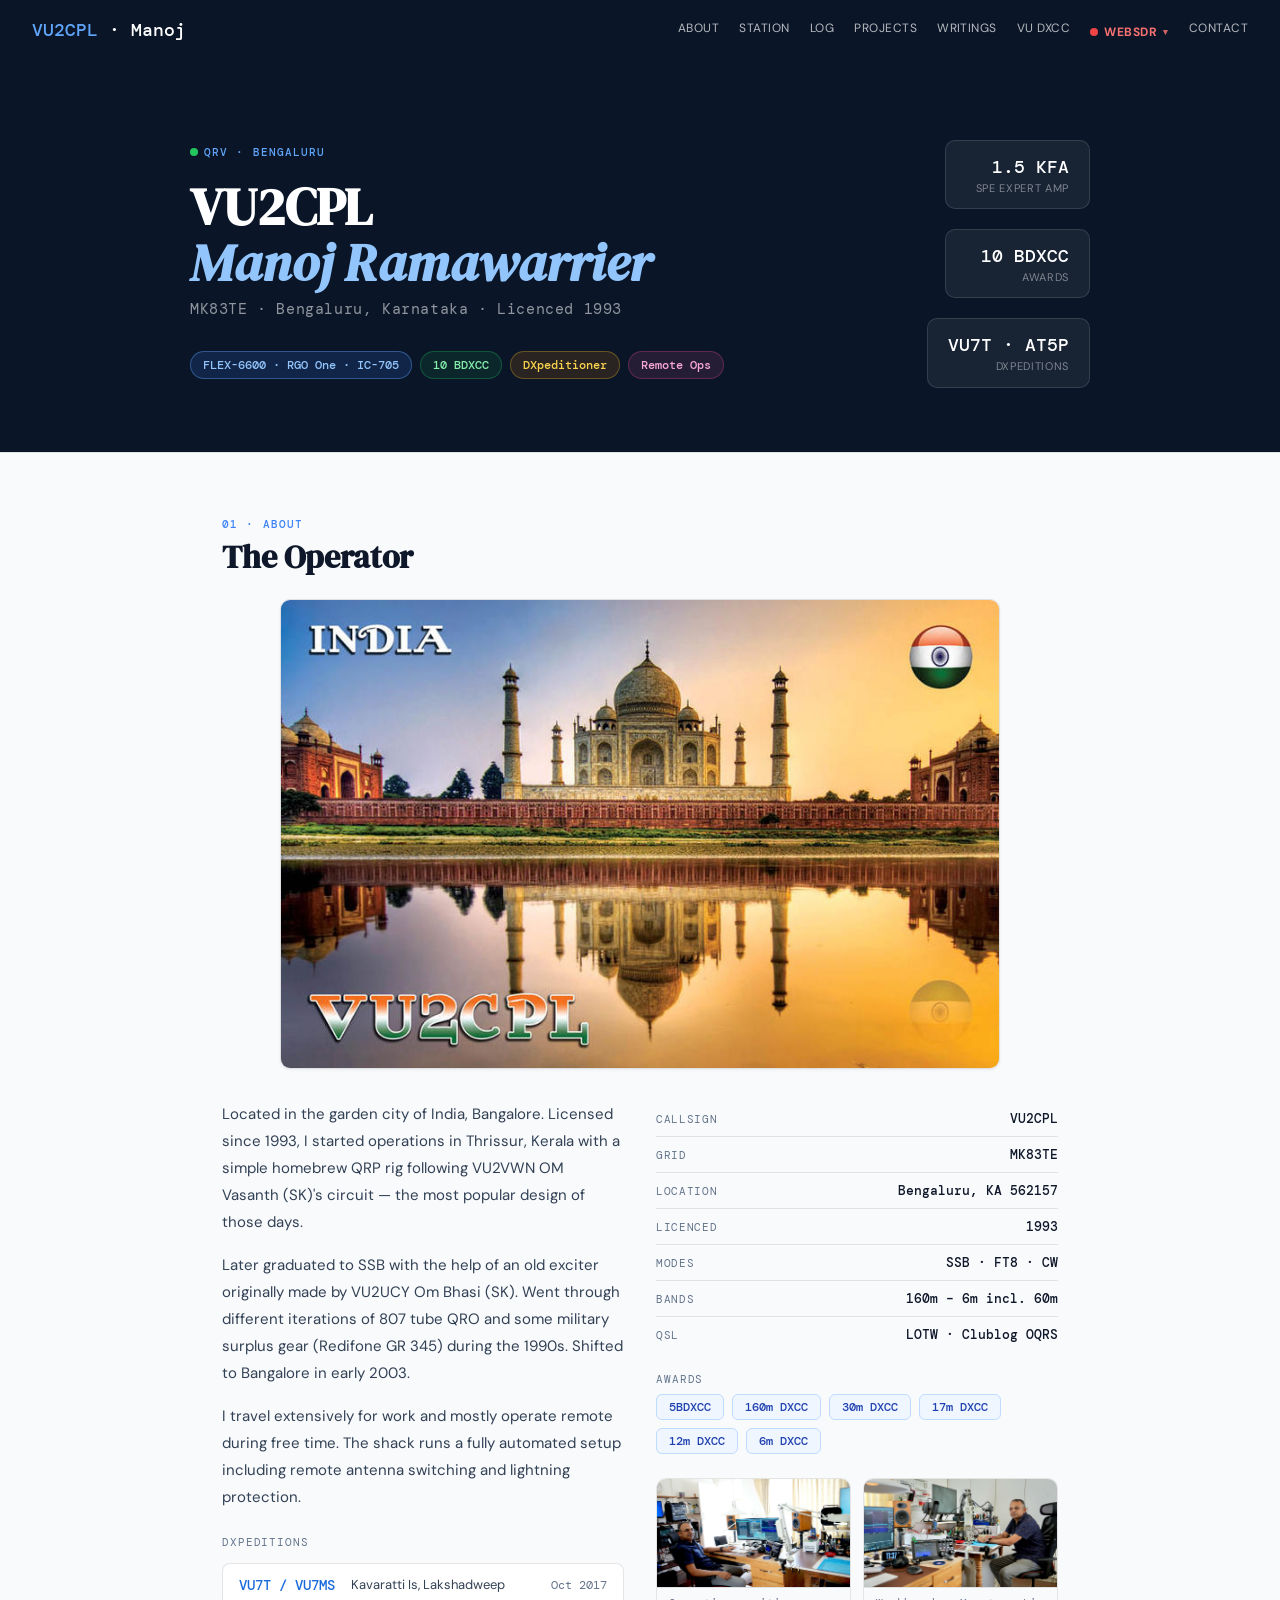
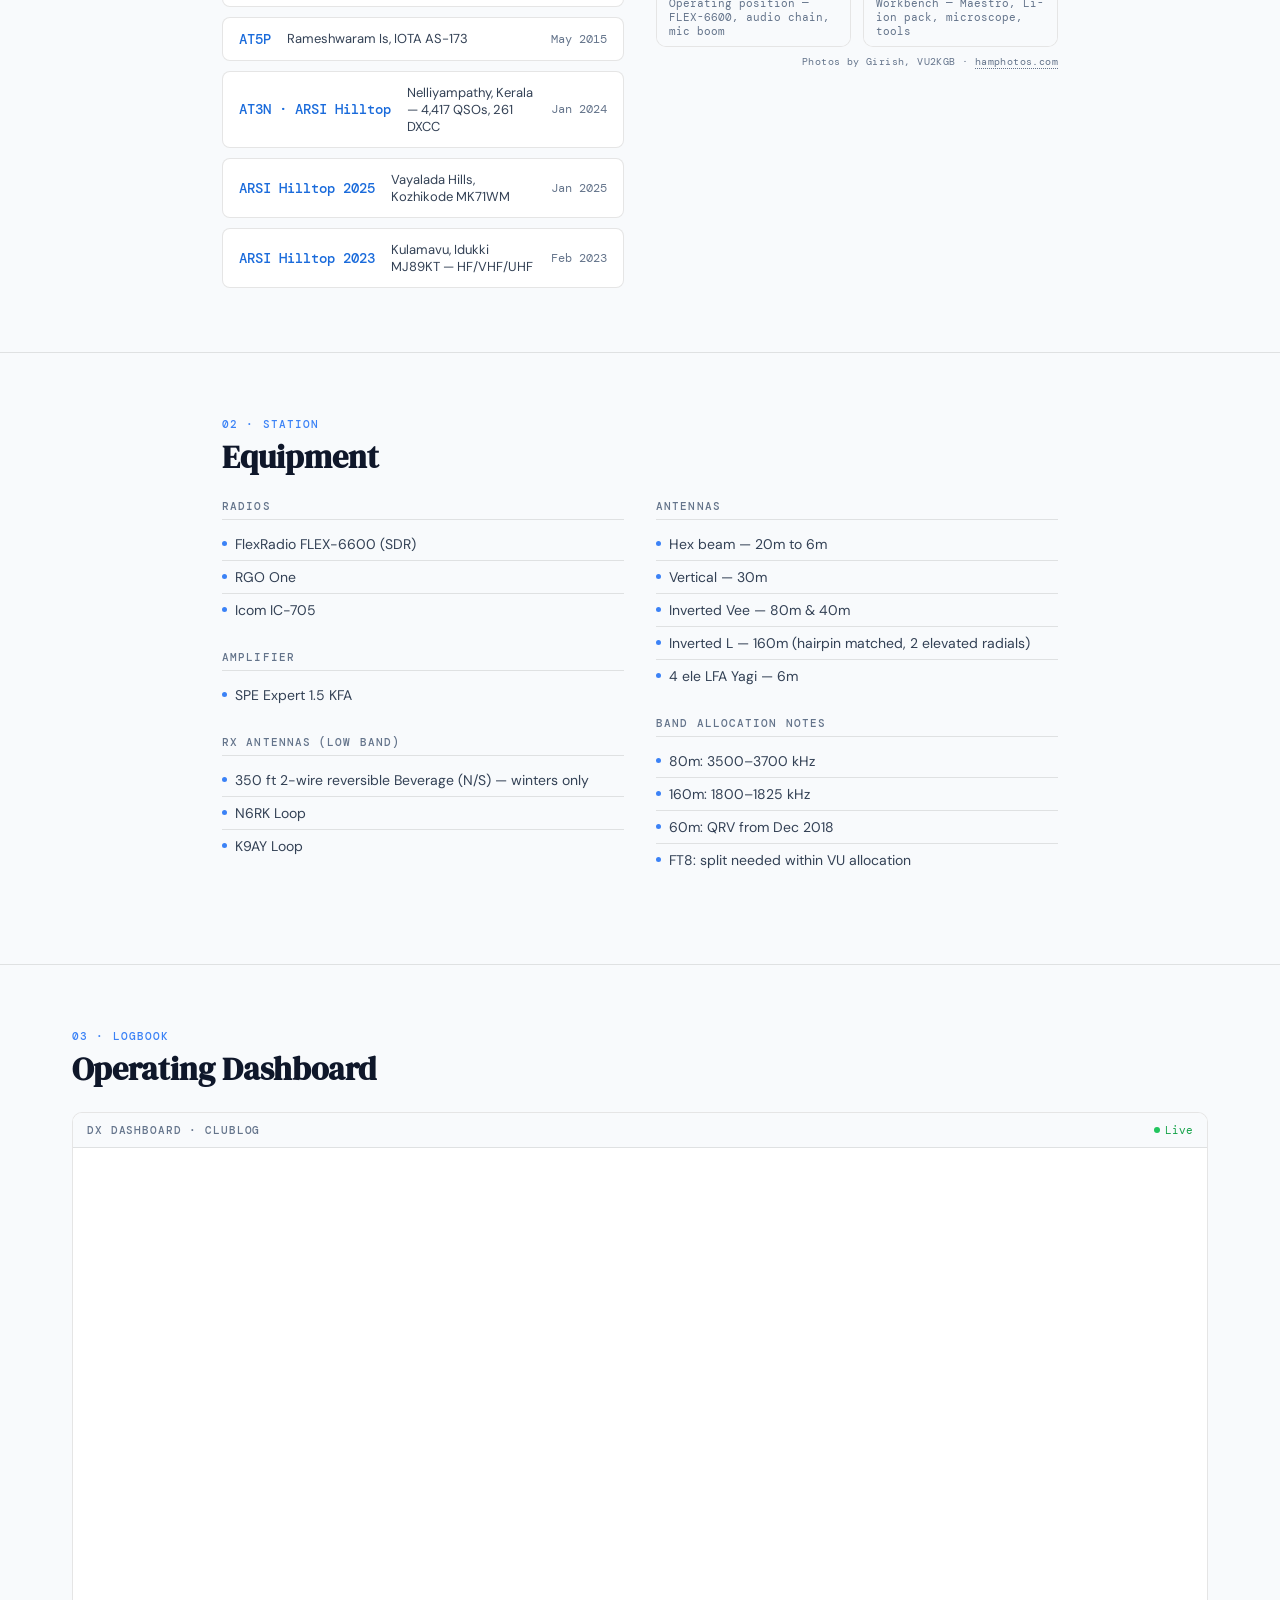
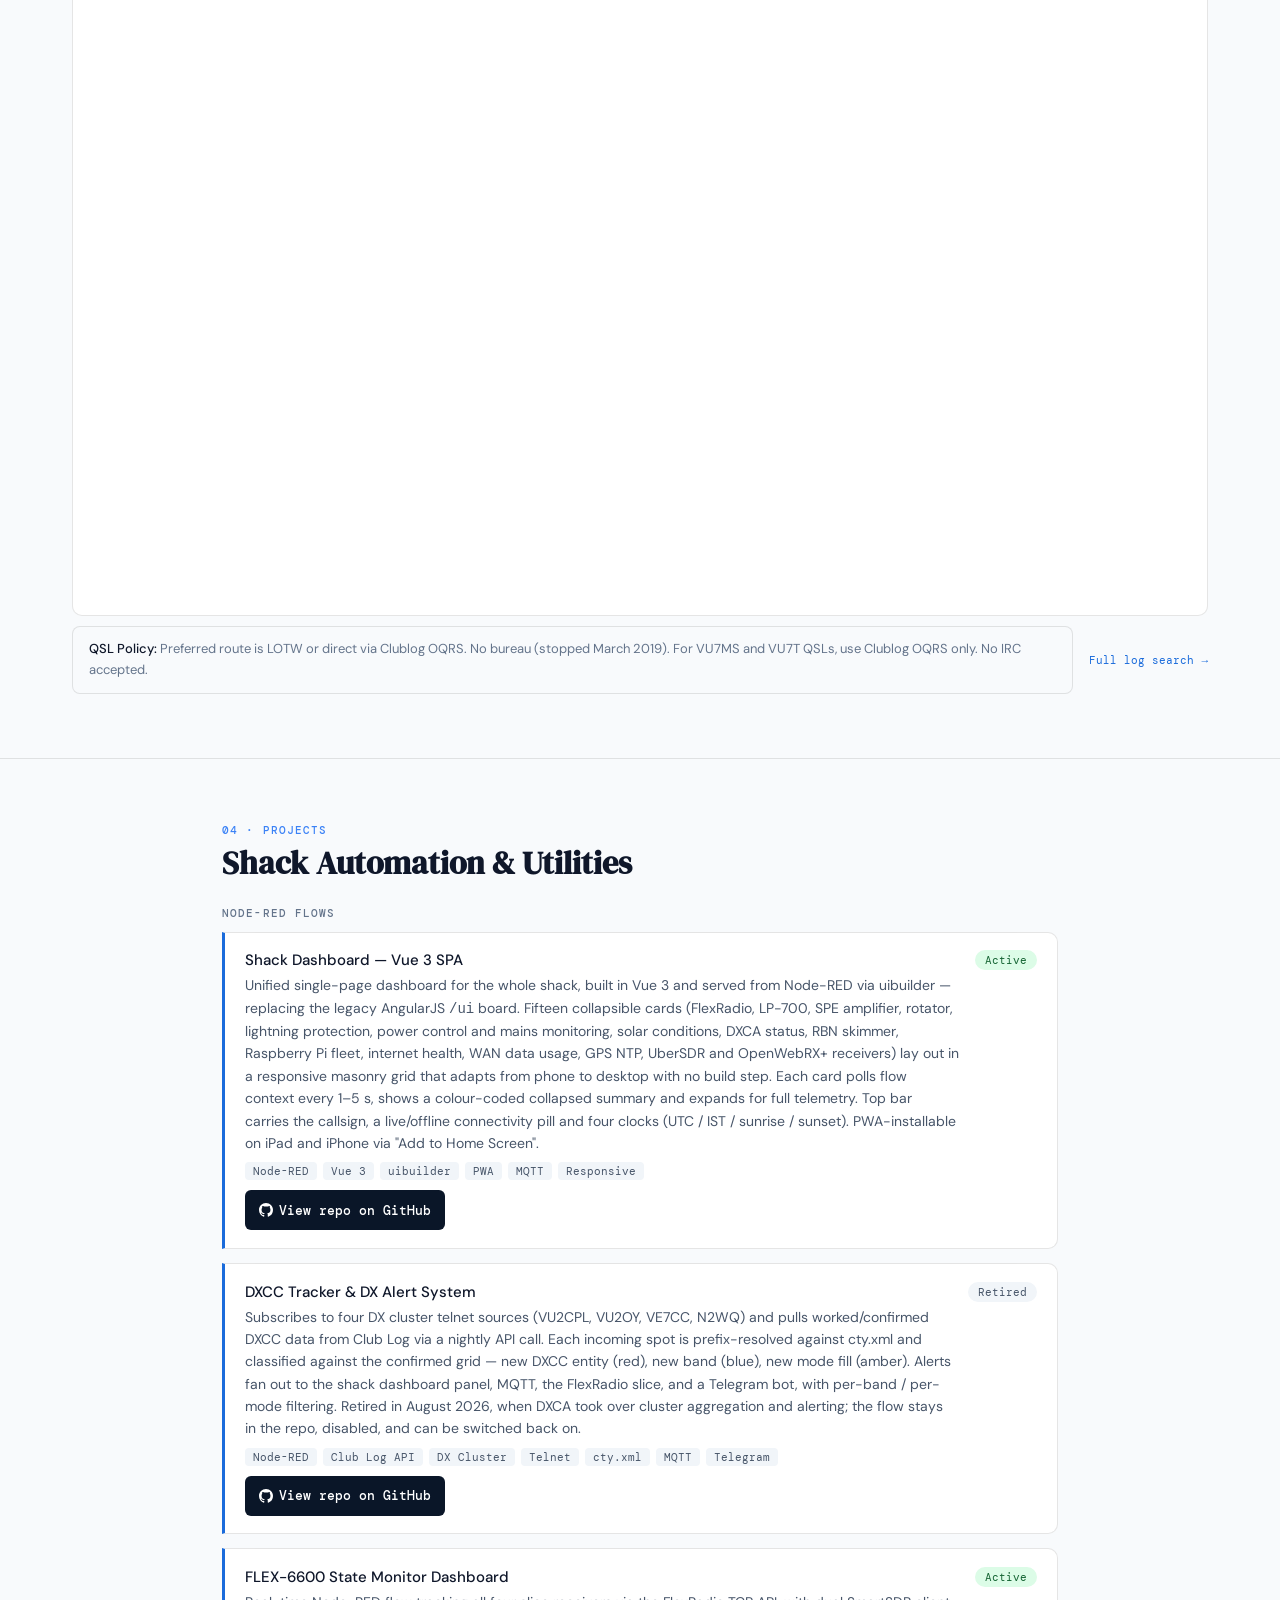
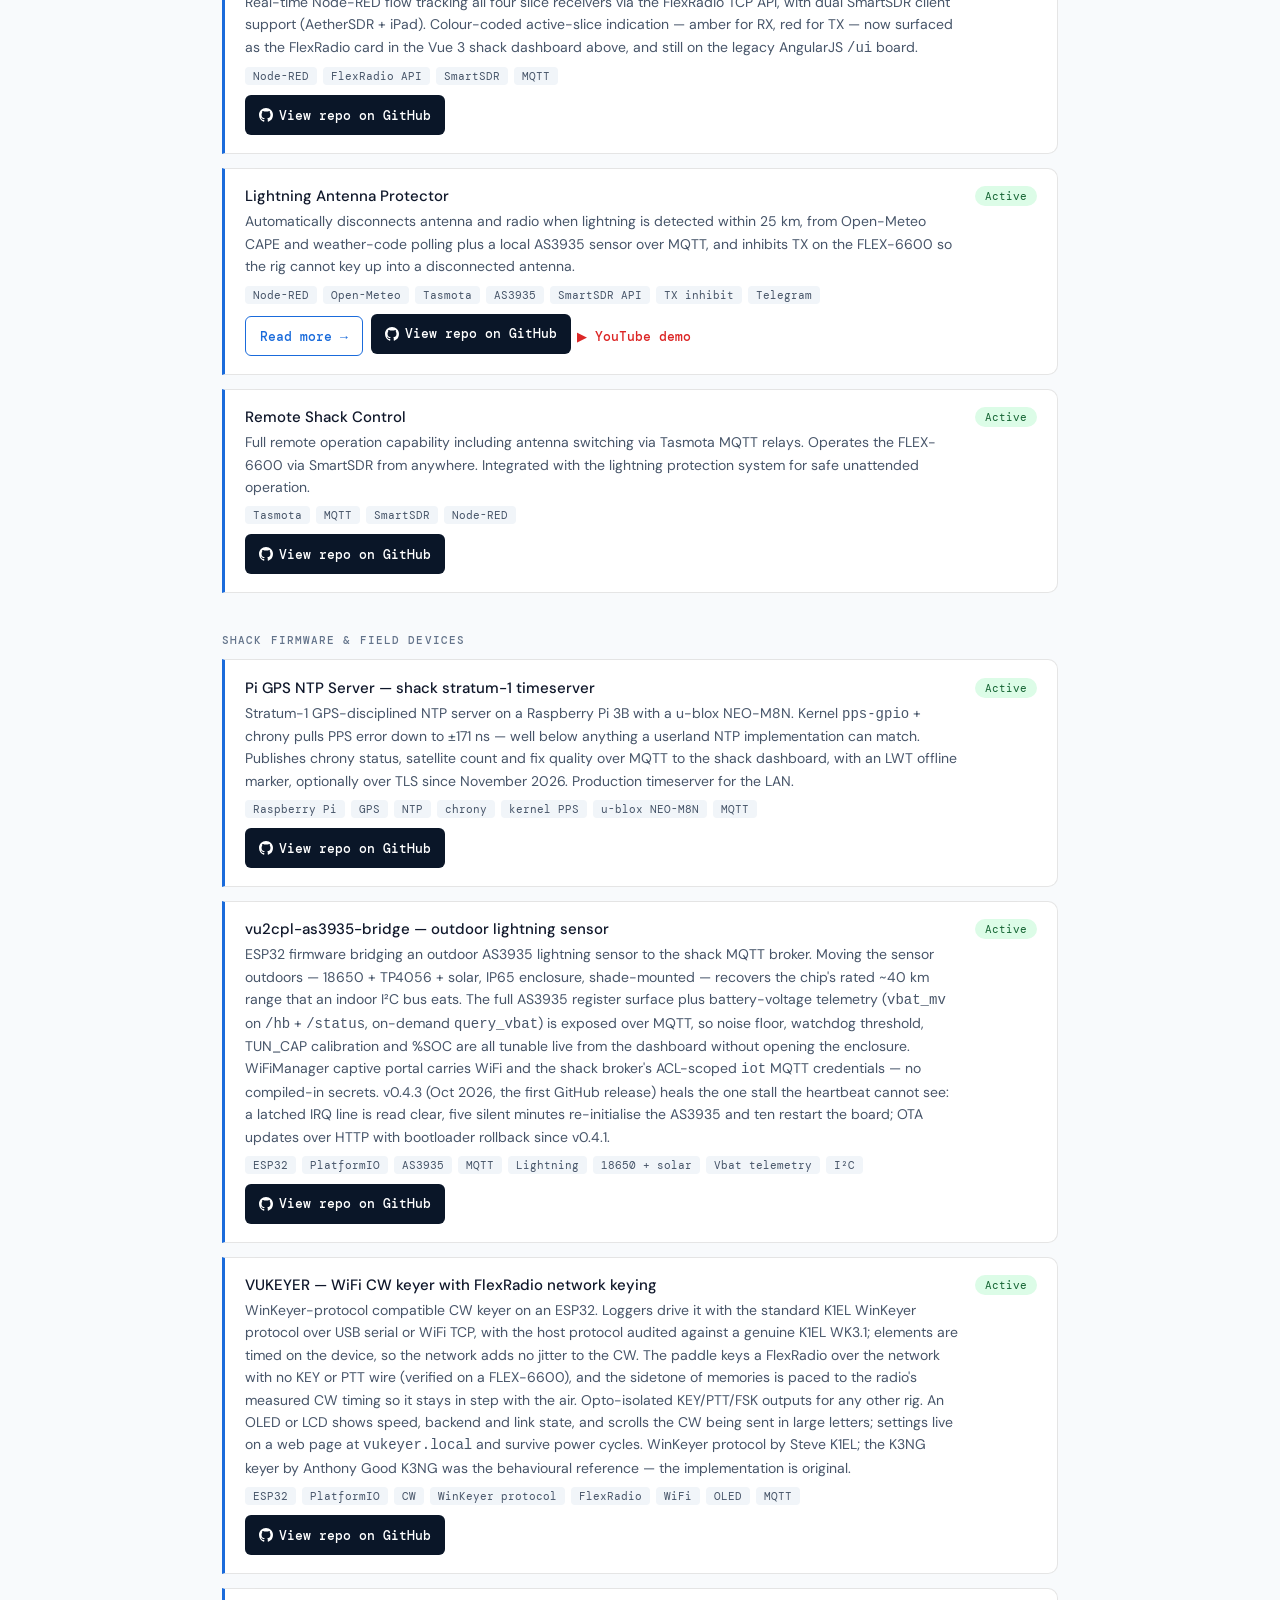
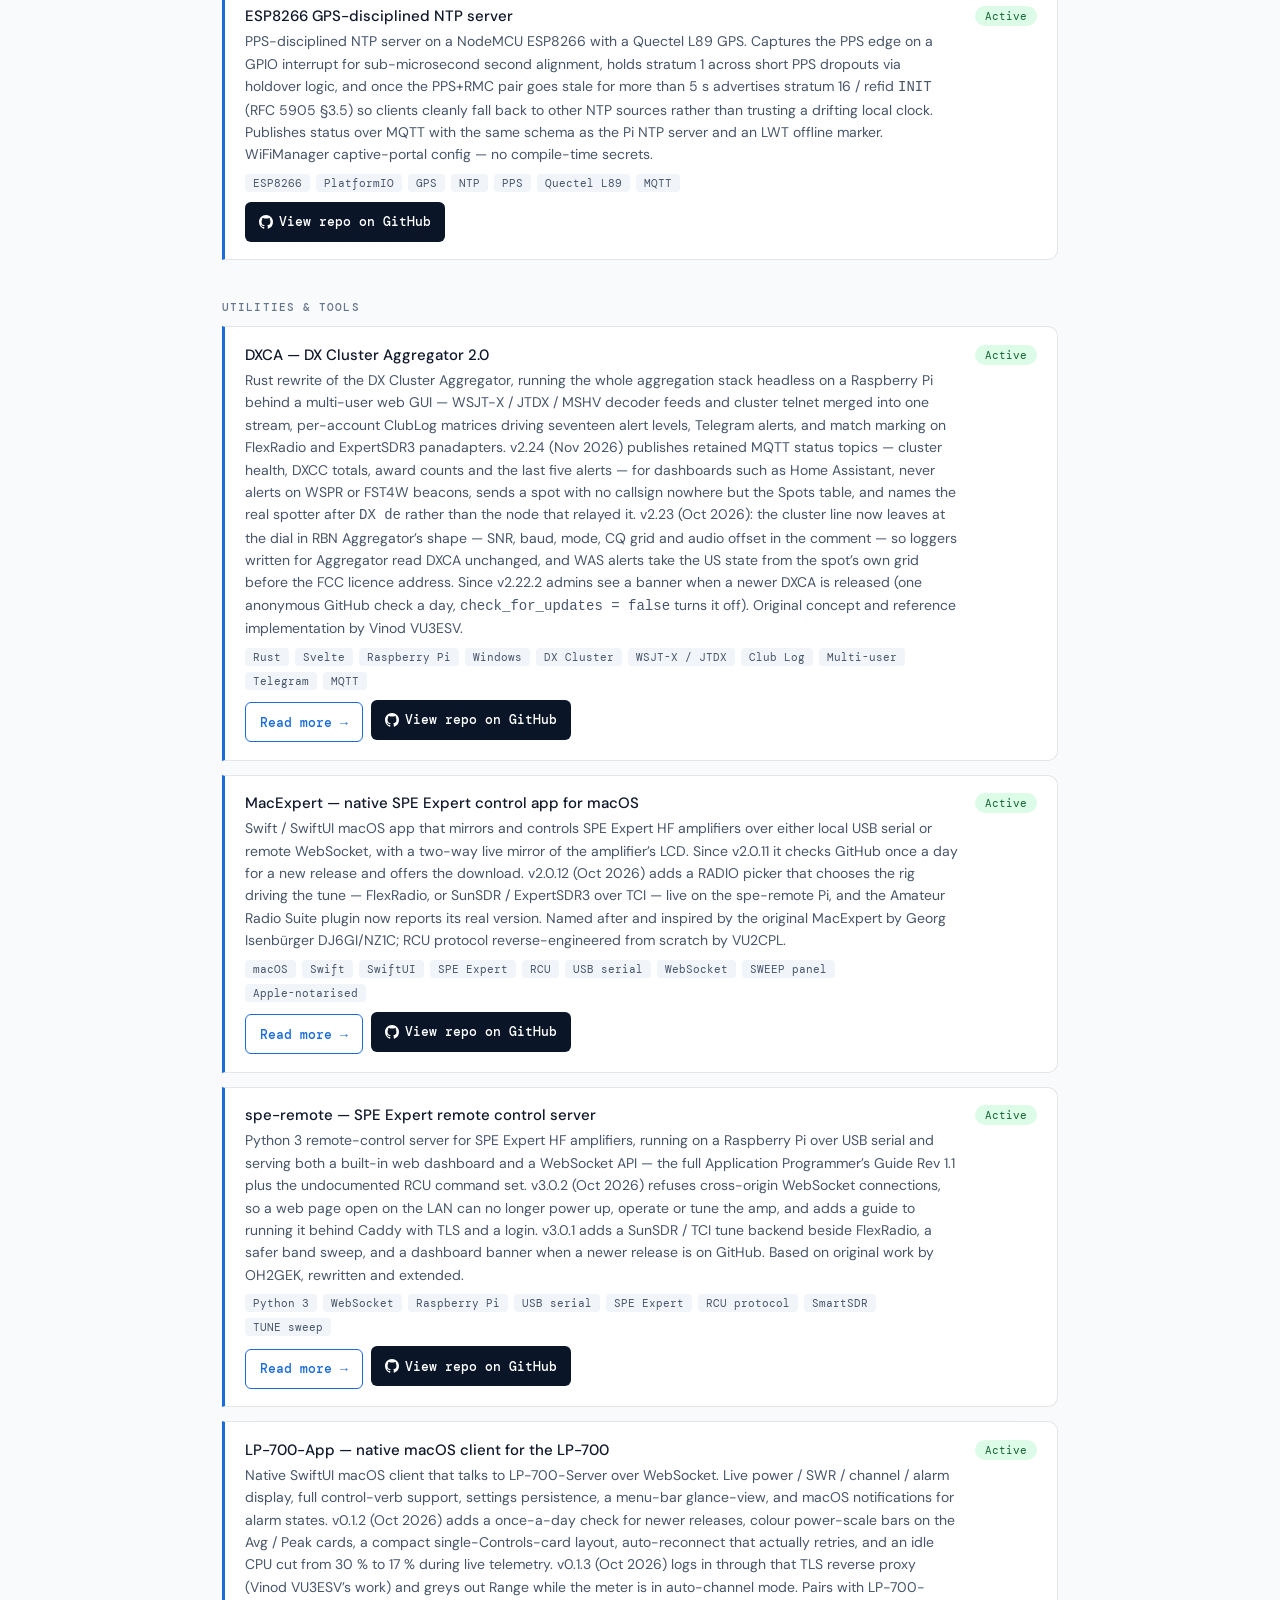
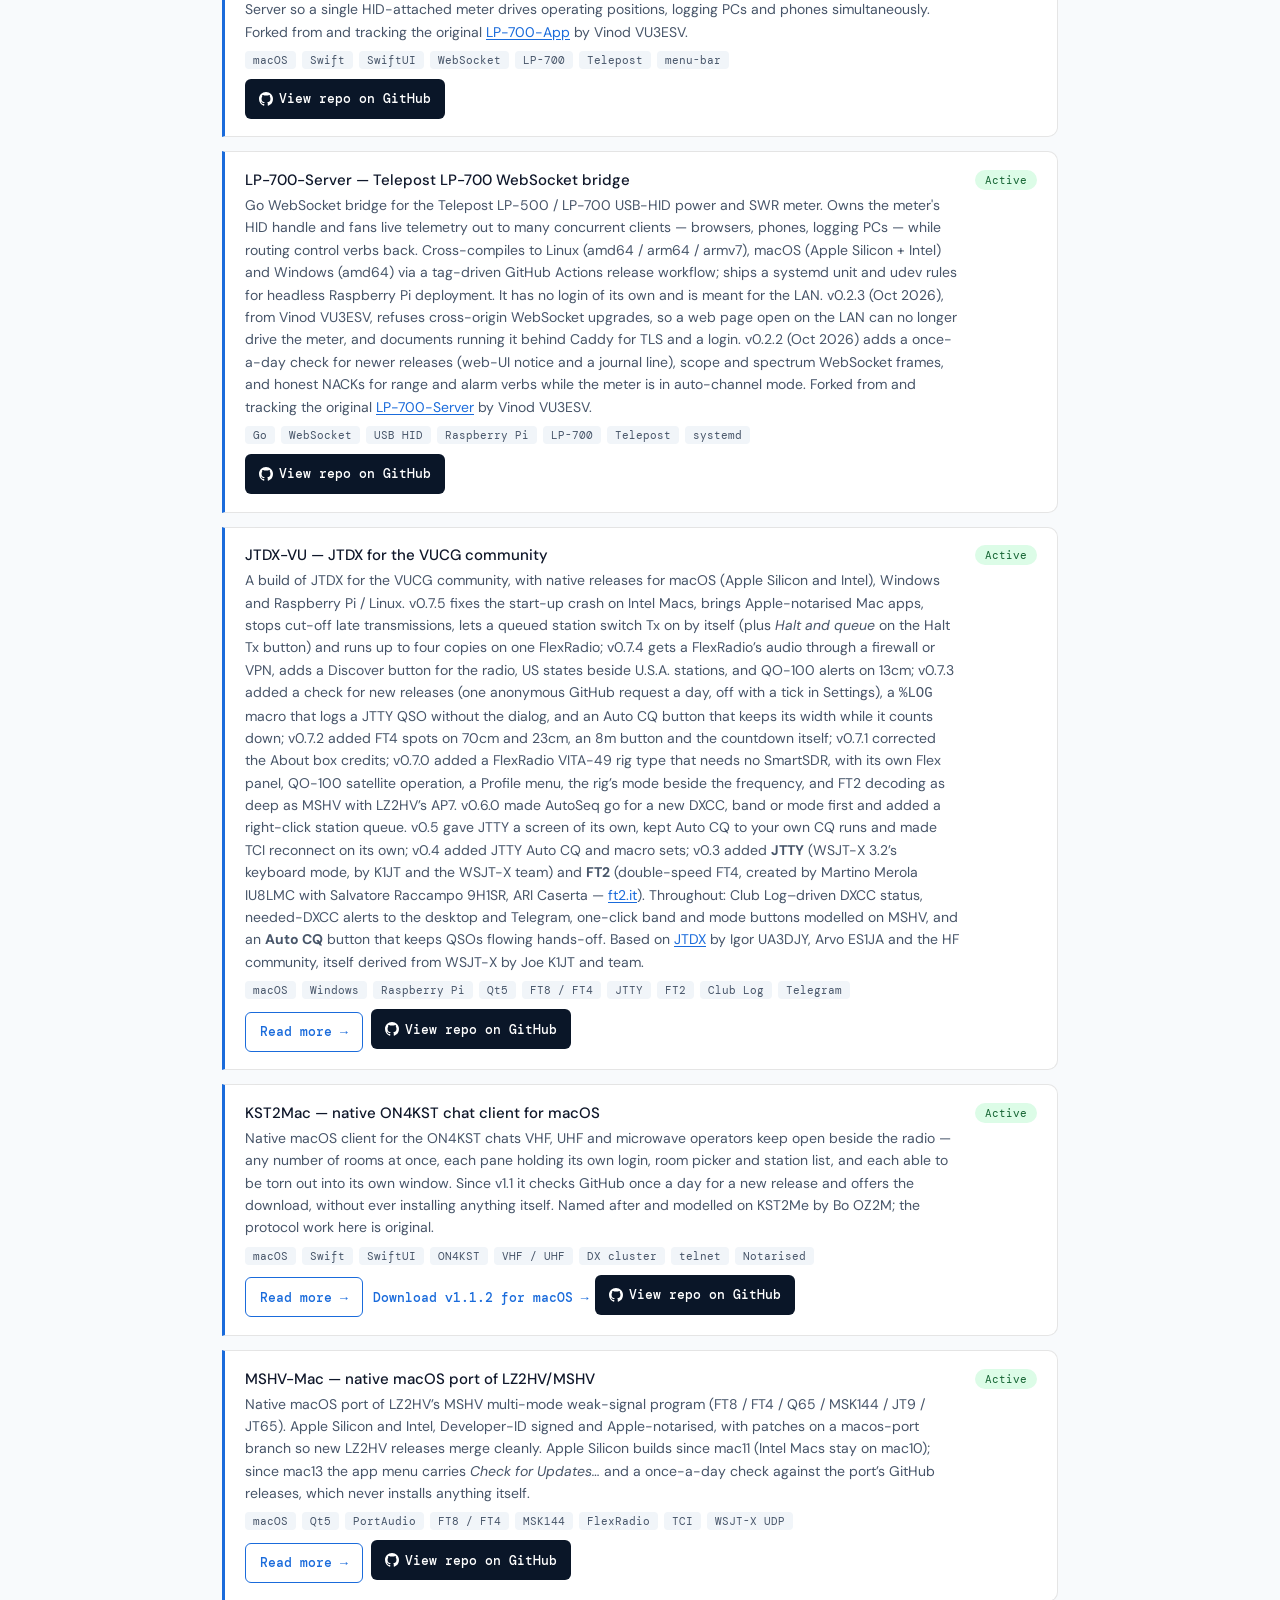
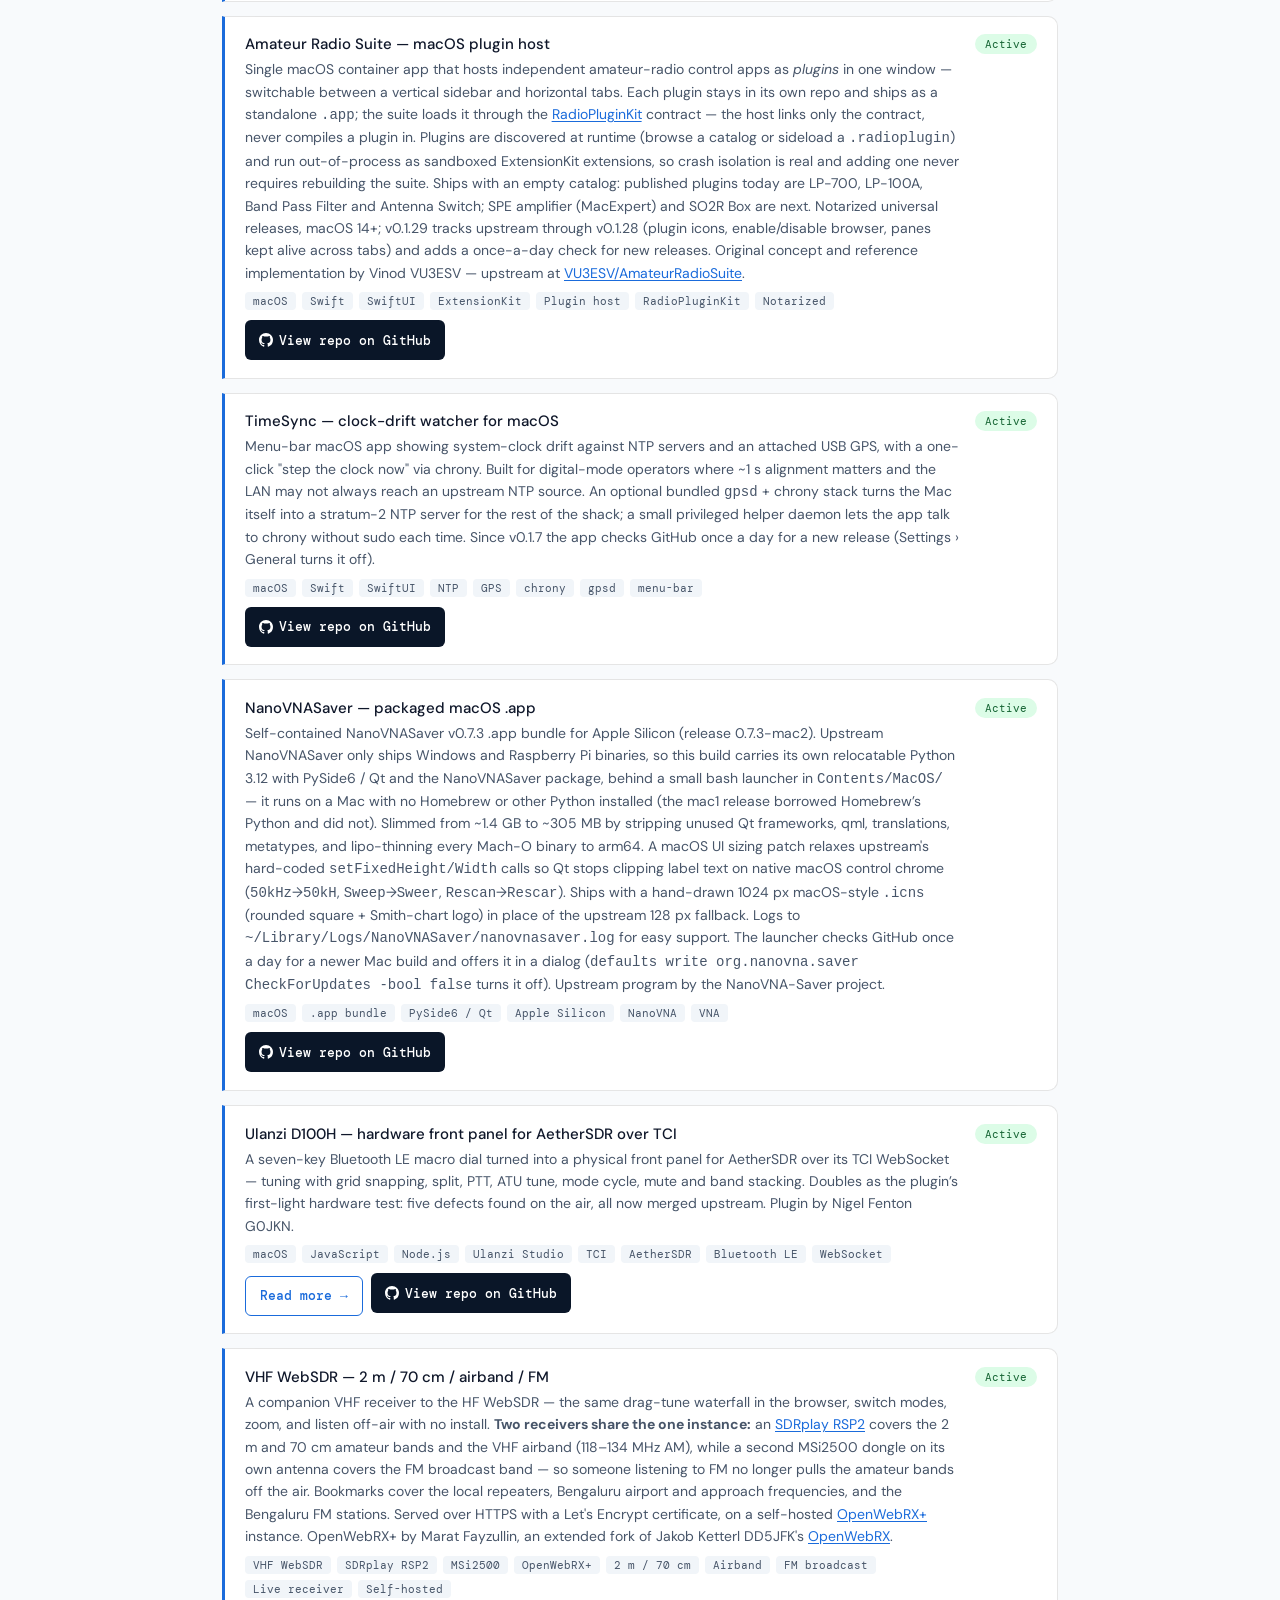
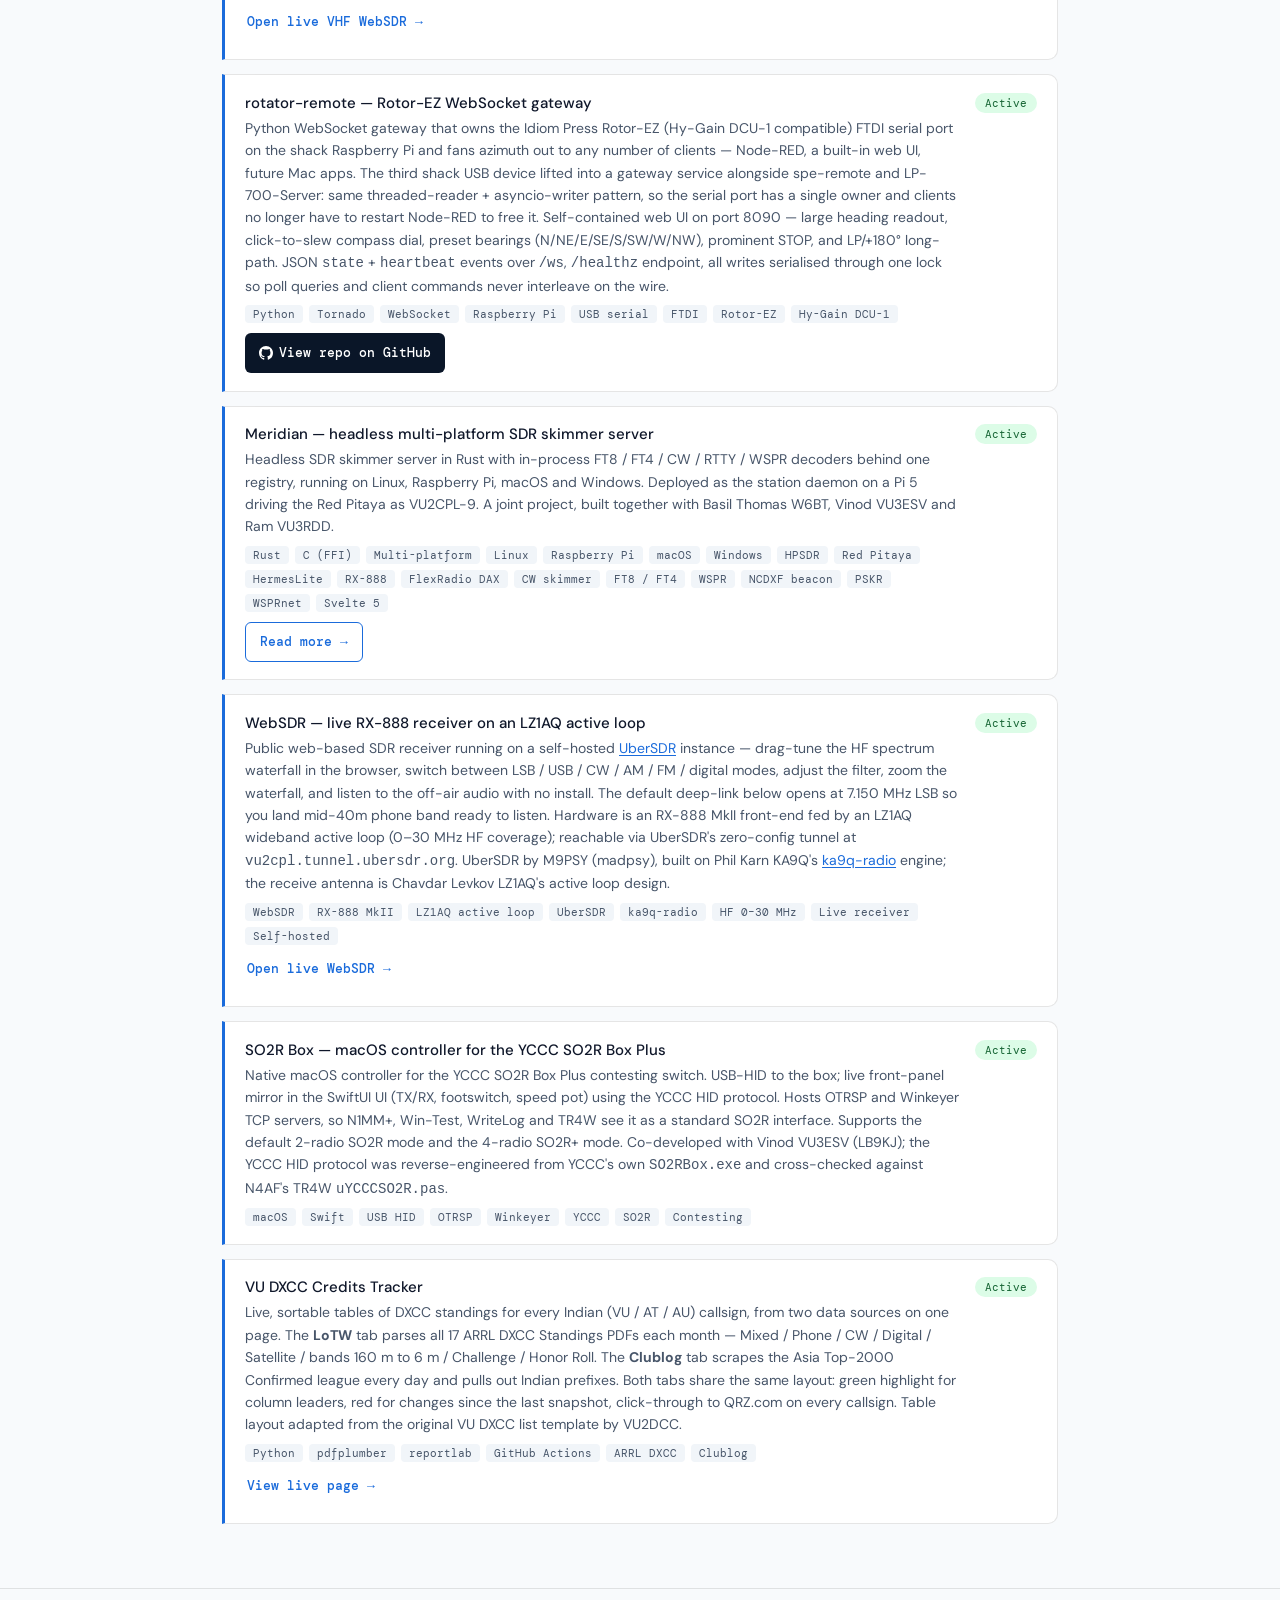
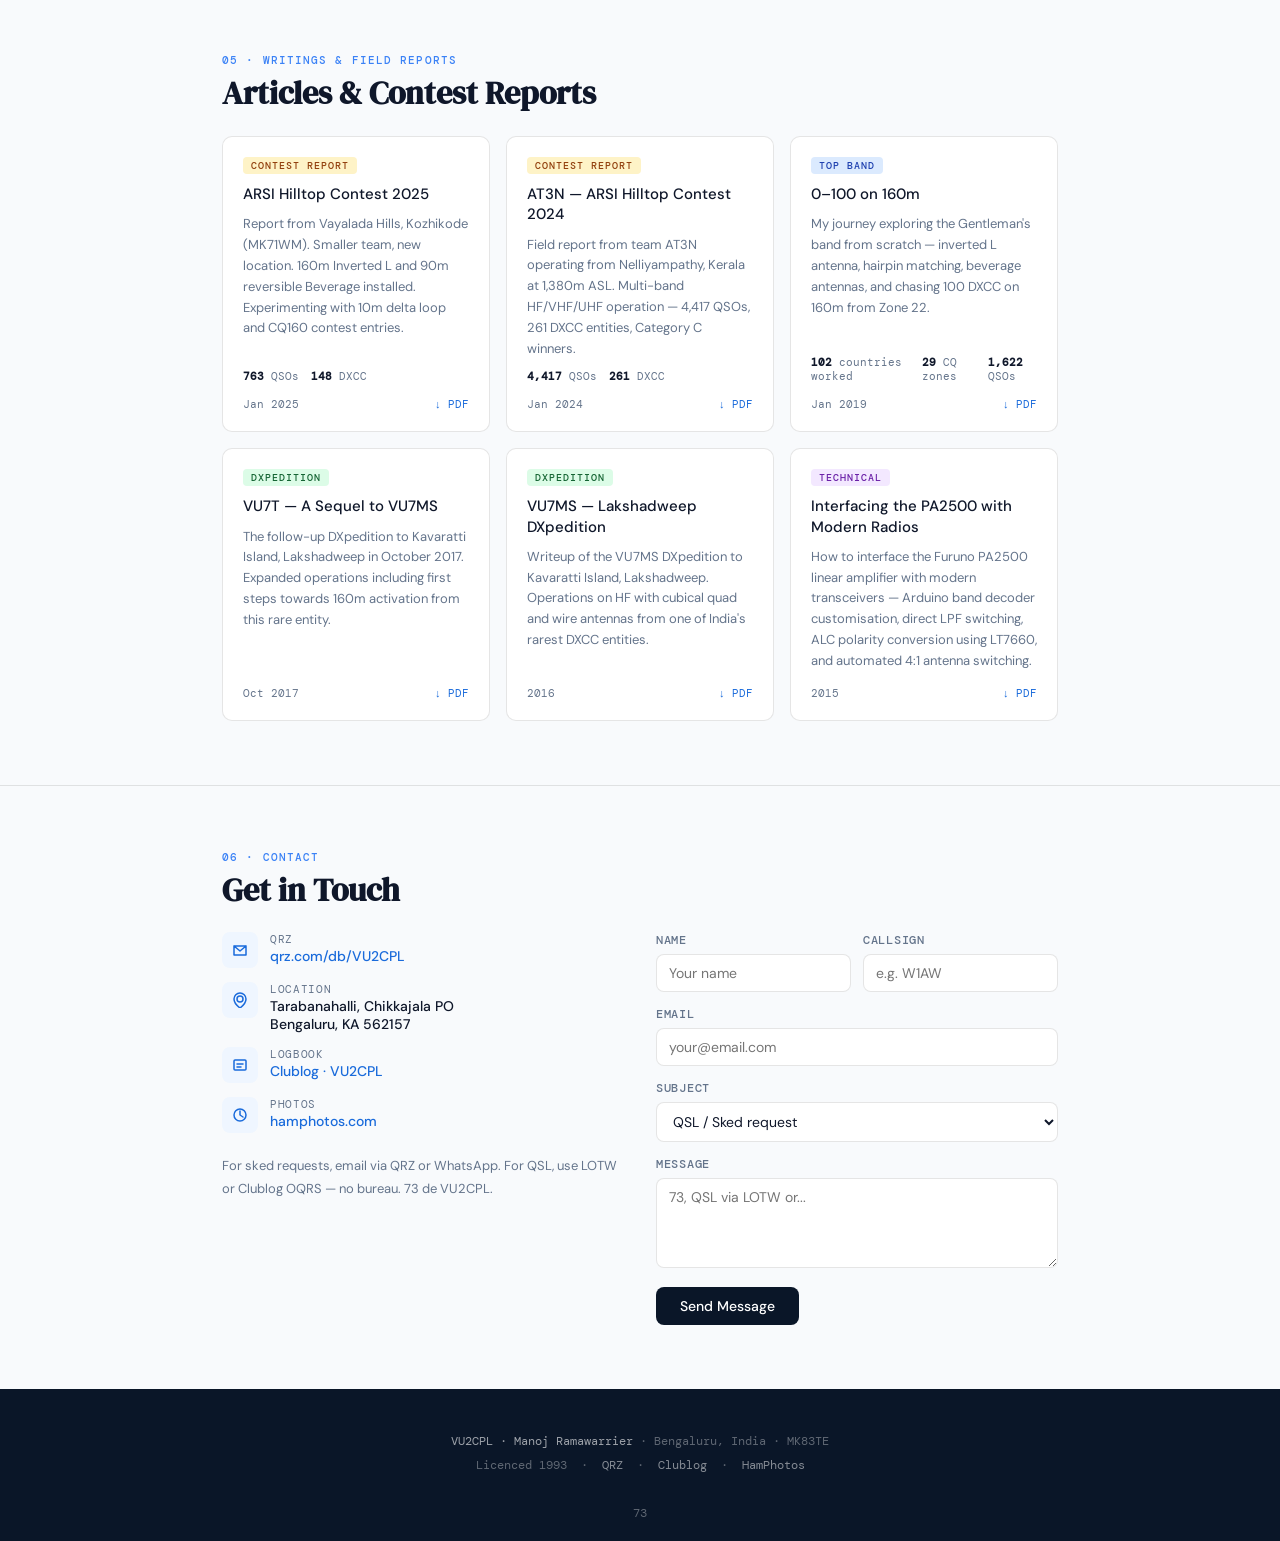
==== index.html @ bb751c94 "Drop Vinod credits from MacExpert, spe-remote and Pi GPS NTP 6b75a0c credited Vinod VU3ESV for MacEx" ====
<!DOCTYPE html>
<html lang="en">
<head>
<meta charset="UTF-8">
<meta name="viewport" content="width=device-width, initial-scale=1.0">
<title>VU2CPL – Manoj Ramawarrier</title>
<meta name="description" content="Amateur radio station VU2CPL – Manoj Ramawarrier, Bengaluru, India. Grid MK83TE. Licensed 1993. FLEX-6600, 10 BDXCC, DXpeditioner.">
<link rel="preconnect" href="https://fonts.googleapis.com">
<link rel="preconnect" href="https://fonts.gstatic.com" crossorigin>
<link href="https://fonts.googleapis.com/css2?family=DM+Serif+Display:ital@0;1&family=DM+Mono:wght@400;500&family=DM+Sans:wght@300;400;500&display=swap" rel="stylesheet">
<link rel="stylesheet" href="/assets/site.css">
<!-- Cloudflare Web Analytics --><script type='module' src='https://static.cloudflareinsights.com/beacon.min.js' data-cf-beacon='{"token": "bb5c13644c834a9fb621de380f7e5597"}'></script><!-- End Cloudflare Web Analytics -->
</head>
<body>

<nav>
  <a class="nav-logo" href="#"><span>VU2CPL</span> · Manoj</a>
  <div class="nav-links">
    <a href="#about">About</a>
    <a href="#station">Station</a>
    <a href="#log">Log</a>
    <a href="#projects">Projects</a>
    <a href="#writings">Writings</a>
    <a href="/dxcc/">VU DXCC</a>
    <details class="nav-dd">
      <summary title="Listen live on VU2CPL's WebSDR — HF and VHF">WebSDR</summary>
      <div class="nav-dd-menu">
        <a href="https://vu2cpl.tunnel.ubersdr.org/?freq=7150000&amp;mode=lsb&amp;bwl=-2700&amp;bwh=-50&amp;zoom_freq=7150000&amp;zoom_bw=500.0" target="_blank" rel="noopener" title="HF WebSDR — RX-888 + LZ1AQ active loop, 0–30 MHz">HF — 0–30 MHz</a>
        <a href="https://vu2cpl.ddns.net:8873/" target="_blank" rel="noopener" title="VHF WebSDR — 2 m / 70 cm / airband / FM, SDRplay RSP2 + MSi2500 (OpenWebRX+)">VHF — 2 m / 70 cm / air / FM</a>
      </div>
    </details>
    <a href="#contact">Contact</a>
  </div>
</nav>

<div class="hero">
  <div class="hero-inner">
    <div class="hero-left">
      <div class="hero-tag">QRV · Bengaluru</div>
      <h1>VU2CPL<br><em>Manoj Ramawarrier</em></h1>
      <p class="hero-sub">MK83TE · Bengaluru, Karnataka · Licenced 1993</p>
      <div class="hero-badges">
        <span class="badge badge-blue">FLEX-6600 · RGO One · IC-705</span>
        <span class="badge badge-green">10 BDXCC</span>
        <span class="badge badge-amber">DXpeditioner</span>
        <span class="badge badge-pink">Remote Ops</span>
      </div>
    </div>
    <div class="hero-stats">
      <div class="stat-card"><div class="stat-val">1.5 KFA</div><div class="stat-lbl">SPE Expert Amp</div></div>
      <div class="stat-card"><div class="stat-val">10 BDXCC</div><div class="stat-lbl">Awards</div></div>
      <div class="stat-card"><div class="stat-val">VU7T · AT5P</div><div class="stat-lbl">DXpeditions</div></div>
    </div>
  </div>
</div>

<hr class="divider">

<section id="about">
  <div class="section-label">01 · About</div>
  <h2>The Operator</h2>
  <div class="qsl-banner">
    <a class="shack-zoom" href="qslcard.jpg" data-caption="QSL card · VU2CPL">
      <img src="qslcard.jpg" alt="VU2CPL QSL card — Taj Mahal, India" loading="lazy">
    </a>
  </div>
  <div class="about-grid">
    <div class="about-text">
      <p>Located in the garden city of India, Bangalore. Licensed since 1993, I started operations in Thrissur, Kerala with a simple homebrew QRP rig following VU2VWN OM Vasanth (SK)'s circuit — the most popular design of those days.</p>
      <p>Later graduated to SSB with the help of an old exciter originally made by VU2UCY Om Bhasi (SK). Went through different iterations of 807 tube QRO and some military surplus gear (Redifone GR 345) during the 1990s. Shifted to Bangalore in early 2003.</p>
      <p>I travel extensively for work and mostly operate remote during free time. The shack runs a fully automated setup including remote antenna switching and lightning protection.</p>
      <div class="dxped-list">
        <div style="font-family:var(--mono);font-size:11px;color:var(--muted);text-transform:uppercase;letter-spacing:0.08em;margin-bottom:4px;">DXpeditions</div>
        <div class="dxped-item"><span class="dxped-call">VU7T / VU7MS</span><span class="dxped-desc">Kavaratti Is, Lakshadweep</span><span class="dxped-year">Oct 2017</span></div>
        <div class="dxped-item"><span class="dxped-call">AT5P</span><span class="dxped-desc">Rameshwaram Is, IOTA AS-173</span><span class="dxped-year">May 2015</span></div>
        <div class="dxped-item"><span class="dxped-call">AT3N · ARSI Hilltop</span><span class="dxped-desc">Nelliyampathy, Kerala — 4,417 QSOs, 261 DXCC</span><span class="dxped-year">Jan 2024</span></div>
        <div class="dxped-item"><span class="dxped-call">ARSI Hilltop 2025</span><span class="dxped-desc">Vayalada Hills, Kozhikode MK71WM</span><span class="dxped-year">Jan 2025</span></div>
        <div class="dxped-item"><span class="dxped-call">ARSI Hilltop 2023</span><span class="dxped-desc">Kulamavu, Idukki MJ89KT — HF/VHF/UHF</span><span class="dxped-year">Feb 2023</span></div>
      </div>
    </div>
    <div>
      <div class="about-details">
        <div class="detail-row"><span class="detail-key">Callsign</span><span class="detail-val">VU2CPL</span></div>
        <div class="detail-row"><span class="detail-key">Grid</span><span class="detail-val">MK83TE</span></div>
        <div class="detail-row"><span class="detail-key">Location</span><span class="detail-val">Bengaluru, KA 562157</span></div>
        <div class="detail-row"><span class="detail-key">Licenced</span><span class="detail-val">1993</span></div>
        <div class="detail-row"><span class="detail-key">Modes</span><span class="detail-val">SSB · FT8 · CW</span></div>
        <div class="detail-row"><span class="detail-key">Bands</span><span class="detail-val">160m – 6m incl. 60m</span></div>
        <div class="detail-row"><span class="detail-key">QSL</span><span class="detail-val">LOTW · Clublog OQRS</span></div>
      </div>
      <div style="margin-top:1.25rem;">
        <div style="font-family:var(--mono);font-size:11px;color:var(--muted);text-transform:uppercase;letter-spacing:0.08em;margin-bottom:8px;">Awards</div>
        <div class="awards-row">
          <span class="award-badge">5BDXCC</span><span class="award-badge">160m DXCC</span><span class="award-badge">30m DXCC</span><span class="award-badge">17m DXCC</span><span class="award-badge">12m DXCC</span><span class="award-badge">6m DXCC</span>
        </div>
      </div>
      <div class="shack-gallery">
        <figure>
          <a class="shack-zoom" href="shack-desk.jpg"
             data-caption="Operating position — FLEX-6600, audio chain, mic boom">
            <img src="shack-desk.jpg" alt="VU2CPL operating position — curved monitor, FlexRadio, audio chain, mic boom">
          </a>
          <figcaption>Operating position — FLEX-6600, audio chain, mic boom</figcaption>
        </figure>
        <figure>
          <a class="shack-zoom" href="shack-workbench.jpg"
             data-caption="Workbench — Maestro, Li-ion pack, microscope, tools">
            <img src="shack-workbench.jpg" alt="VU2CPL workbench — FlexRadio Maestro, BatteryInc Li-ion pack, microscope, pegboard tools">
          </a>
          <figcaption>Workbench — Maestro, Li-ion pack, microscope, tools</figcaption>
        </figure>
      </div>
      <div class="shack-credit">
        Photos by Girish, VU2KGB · <a href="https://www.hamphotos.com" target="_blank" rel="noopener">hamphotos.com</a>
      </div>
    </div>
  </div>
</section>

<hr class="divider">

<section id="station">
  <div class="section-label">02 · Station</div>
  <h2>Equipment</h2>
  <div class="station-cols">
    <div>
      <div class="equip-group">
        <div class="equip-group-title">Radios</div>
        <div class="equip-item"><span class="equip-dot"></span>FlexRadio FLEX-6600 (SDR)</div>
        <div class="equip-item"><span class="equip-dot"></span>RGO One</div>
        <div class="equip-item"><span class="equip-dot"></span>Icom IC-705</div>
      </div>
      <div class="equip-group">
        <div class="equip-group-title">Amplifier</div>
        <div class="equip-item"><span class="equip-dot"></span>SPE Expert 1.5 KFA</div>
      </div>
      <div class="equip-group">
        <div class="equip-group-title">RX Antennas (Low Band)</div>
        <div class="equip-item"><span class="equip-dot"></span>350 ft 2-wire reversible Beverage (N/S) — winters only</div>
        <div class="equip-item"><span class="equip-dot"></span>N6RK Loop</div>
        <div class="equip-item"><span class="equip-dot"></span>K9AY Loop</div>
      </div>
    </div>
    <div>
      <div class="equip-group">
        <div class="equip-group-title">Antennas</div>
        <div class="equip-item"><span class="equip-dot"></span>Hex beam — 20m to 6m</div>
        <div class="equip-item"><span class="equip-dot"></span>Vertical — 30m</div>
        <div class="equip-item"><span class="equip-dot"></span>Inverted Vee — 80m &amp; 40m</div>
        <div class="equip-item"><span class="equip-dot"></span>Inverted L — 160m (hairpin matched, 2 elevated radials)</div>
        <div class="equip-item"><span class="equip-dot"></span>4 ele LFA Yagi — 6m</div>
      </div>
      <div class="equip-group">
        <div class="equip-group-title">Band Allocation Notes</div>
        <div class="equip-item"><span class="equip-dot"></span>80m: 3500–3700 kHz</div>
        <div class="equip-item"><span class="equip-dot"></span>160m: 1800–1825 kHz</div>
        <div class="equip-item"><span class="equip-dot"></span>60m: QRV from Dec 2018</div>
        <div class="equip-item"><span class="equip-dot"></span>FT8: split needed within VU allocation</div>
      </div>
    </div>
  </div>
</section>

<hr class="divider">

<section id="log" style="max-width:1200px;">
  <div class="section-label">03 · Logbook</div>
  <h2>Operating Dashboard</h2>
  <div class="clublog-wrap">
    <div class="clublog-header">
      <span class="clublog-title">DX Dashboard · Clublog</span>
      <span class="clublog-live">Live</span>
    </div>
    <iframe src="https://clublog.org/dx-dash/vu2cpl" height="1075" scrolling="no" title="VU2CPL DX Dashboard from Clublog" style="margin-top:-8px;display:block;"></iframe>
  </div>
  <div style="display:flex;justify-content:space-between;align-items:center;margin-top:10px;gap:1rem;flex-wrap:wrap;">
    <div class="qsl-note" style="margin-top:0;flex:1;">
      <strong>QSL Policy:</strong> Preferred route is LOTW or direct via Clublog OQRS. No bureau (stopped March 2019). For VU7MS and VU7T QSLs, use Clublog OQRS only. No IRC accepted.
    </div>
    <a href="https://clublog.org/logsearch/VU2CPL" target="_blank" rel="noopener" style="font-family:var(--mono);font-size:11px;color:var(--accent);text-decoration:none;white-space:nowrap;">Full log search →</a>
  </div>
</section>

<hr class="divider">

<section id="projects">
  <div class="section-label">04 · Projects</div>
  <h2>Shack Automation &amp; Utilities</h2>

  <div style="font-family:var(--mono);font-size:11px;font-weight:500;color:var(--muted);text-transform:uppercase;letter-spacing:0.1em;margin-bottom:12px;">Node-RED Flows</div>
  <div class="project-list" style="margin-bottom:2.5rem;">
    <div class="project-card">
      <div>
        <div class="project-name">Shack Dashboard — Vue 3 SPA</div>
        <div class="project-desc">Unified single-page dashboard for the whole shack, built in Vue 3 and served from Node-RED via uibuilder — replacing the legacy AngularJS <code>/ui</code> board. Fifteen collapsible cards (FlexRadio, LP-700, SPE amplifier, rotator, lightning protection, power control and mains monitoring, solar conditions, DXCA status, RBN skimmer, Raspberry Pi fleet, internet health, WAN data usage, GPS NTP, UberSDR and OpenWebRX+ receivers) lay out in a responsive masonry grid that adapts from phone to desktop with no build step. Each card polls flow context every 1–5 s, shows a colour-coded collapsed summary and expands for full telemetry. Top bar carries the callsign, a live/offline connectivity pill and four clocks (UTC / IST / sunrise / sunset). PWA-installable on iPad and iPhone via "Add to Home Screen".</div>
        <div class="project-tags"><span class="proj-tag">Node-RED</span><span class="proj-tag">Vue 3</span><span class="proj-tag">uibuilder</span><span class="proj-tag">PWA</span><span class="proj-tag">MQTT</span><span class="proj-tag">Responsive</span></div>
        <a class="repo-btn" href="https://github.com/vu2cpl/vu2cpl-shack" target="_blank" rel="noopener">
          <svg width="14" height="14" viewBox="0 0 16 16" fill="currentColor" aria-hidden="true"><path d="M8 0C3.58 0 0 3.58 0 8c0 3.54 2.29 6.53 5.47 7.59.4.07.55-.17.55-.38 0-.19-.01-.82-.01-1.49-2.01.37-2.53-.49-2.69-.94-.09-.23-.48-.94-.82-1.13-.28-.15-.68-.52-.01-.53.63-.01 1.08.58 1.23.82.72 1.21 1.87.87 2.33.66.07-.52.28-.87.51-1.07-1.78-.2-3.64-.89-3.64-3.95 0-.87.31-1.59.82-2.15-.08-.2-.36-1.02.08-2.12 0 0 .67-.21 2.2.82.64-.18 1.32-.27 2-.27.68 0 1.36.09 2 .27 1.53-1.04 2.2-.82 2.2-.82.44 1.1.16 1.92.08 2.12.51.56.82 1.27.82 2.15 0 3.07-1.87 3.75-3.65 3.95.29.25.54.73.54 1.48 0 1.07-.01 1.93-.01 2.2 0 .21.15.46.55.38A8.013 8.013 0 0016 8c0-4.42-3.58-8-8-8z"/></svg>
          View repo on GitHub
        </a>
      </div>
      <span class="status-badge status-active">Active</span>
    </div>
    <div class="project-card">
      <div>
        <div class="project-name">DXCC Tracker &amp; DX Alert System</div>
        <div class="project-desc">Subscribes to four DX cluster telnet sources (VU2CPL, VU2OY, VE7CC, N2WQ) and pulls worked/confirmed DXCC data from Club Log via a nightly API call. Each incoming spot is prefix-resolved against cty.xml and classified against the confirmed grid — new DXCC entity (red), new band (blue), new mode fill (amber). Alerts fan out to the shack dashboard panel, MQTT, the FlexRadio slice, and a Telegram bot, with per-band / per-mode filtering. Retired in August 2026, when DXCA took over cluster aggregation and alerting; the flow stays in the repo, disabled, and can be switched back on.</div>
        <div class="project-tags"><span class="proj-tag">Node-RED</span><span class="proj-tag">Club Log API</span><span class="proj-tag">DX Cluster</span><span class="proj-tag">Telnet</span><span class="proj-tag">cty.xml</span><span class="proj-tag">MQTT</span><span class="proj-tag">Telegram</span></div>
        <a class="repo-btn" href="https://github.com/vu2cpl/vu2cpl-shack" target="_blank" rel="noopener">
          <svg width="14" height="14" viewBox="0 0 16 16" fill="currentColor" aria-hidden="true"><path d="M8 0C3.58 0 0 3.58 0 8c0 3.54 2.29 6.53 5.47 7.59.4.07.55-.17.55-.38 0-.19-.01-.82-.01-1.49-2.01.37-2.53-.49-2.69-.94-.09-.23-.48-.94-.82-1.13-.28-.15-.68-.52-.01-.53.63-.01 1.08.58 1.23.82.72 1.21 1.87.87 2.33.66.07-.52.28-.87.51-1.07-1.78-.2-3.64-.89-3.64-3.95 0-.87.31-1.59.82-2.15-.08-.2-.36-1.02.08-2.12 0 0 .67-.21 2.2.82.64-.18 1.32-.27 2-.27.68 0 1.36.09 2 .27 1.53-1.04 2.2-.82 2.2-.82.44 1.1.16 1.92.08 2.12.51.56.82 1.27.82 2.15 0 3.07-1.87 3.75-3.65 3.95.29.25.54.73.54 1.48 0 1.07-.01 1.93-.01 2.2 0 .21.15.46.55.38A8.013 8.013 0 0016 8c0-4.42-3.58-8-8-8z"/></svg>
          View repo on GitHub
        </a>
      </div>
      <span class="status-badge status-retired">Retired</span>
    </div>
    <div class="project-card">
      <div>
        <div class="project-name">FLEX-6600 State Monitor Dashboard</div>
        <div class="project-desc">Real-time Node-RED flow tracking all four slice receivers via the FlexRadio TCP API, with dual SmartSDR client support (AetherSDR + iPad). Colour-coded active-slice indication — amber for RX, red for TX — now surfaced as the FlexRadio card in the Vue 3 shack dashboard above, and still on the legacy AngularJS <code>/ui</code> board.</div>
        <div class="project-tags"><span class="proj-tag">Node-RED</span><span class="proj-tag">FlexRadio API</span><span class="proj-tag">SmartSDR</span><span class="proj-tag">MQTT</span></div>
        <a class="repo-btn" href="https://github.com/vu2cpl/vu2cpl-shack" target="_blank" rel="noopener">
          <svg width="14" height="14" viewBox="0 0 16 16" fill="currentColor" aria-hidden="true"><path d="M8 0C3.58 0 0 3.58 0 8c0 3.54 2.29 6.53 5.47 7.59.4.07.55-.17.55-.38 0-.19-.01-.82-.01-1.49-2.01.37-2.53-.49-2.69-.94-.09-.23-.48-.94-.82-1.13-.28-.15-.68-.52-.01-.53.63-.01 1.08.58 1.23.82.72 1.21 1.87.87 2.33.66.07-.52.28-.87.51-1.07-1.78-.2-3.64-.89-3.64-3.95 0-.87.31-1.59.82-2.15-.08-.2-.36-1.02.08-2.12 0 0 .67-.21 2.2.82.64-.18 1.32-.27 2-.27.68 0 1.36.09 2 .27 1.53-1.04 2.2-.82 2.2-.82.44 1.1.16 1.92.08 2.12.51.56.82 1.27.82 2.15 0 3.07-1.87 3.75-3.65 3.95.29.25.54.73.54 1.48 0 1.07-.01 1.93-.01 2.2 0 .21.15.46.55.38A8.013 8.013 0 0016 8c0-4.42-3.58-8-8-8z"/></svg>
          View repo on GitHub
        </a>
      </div>
      <span class="status-badge status-active">Active</span>
    </div>
    <div class="project-card">
      <div>
        <div class="project-name">Lightning Antenna Protector</div>
        <div class="project-desc">Automatically disconnects antenna and radio when lightning is detected within 25 km, from Open-Meteo CAPE and weather-code polling plus a local AS3935 sensor over MQTT, and inhibits TX on the FLEX-6600 so the rig cannot key up into a disconnected antenna.</div>
        <div class="project-tags"><span class="proj-tag">Node-RED</span><span class="proj-tag">Open-Meteo</span><span class="proj-tag">Tasmota</span><span class="proj-tag">AS3935</span><span class="proj-tag">SmartSDR API</span><span class="proj-tag">TX inhibit</span><span class="proj-tag">Telegram</span></div>
        <a class="read-more" href="/projects/lightning-antenna-protector/">Read more &rarr;</a>
        <a class="repo-btn" href="https://github.com/vu2cpl/vu2cpl-shack" target="_blank" rel="noopener">
          <svg width="14" height="14" viewBox="0 0 16 16" fill="currentColor" aria-hidden="true"><path d="M8 0C3.58 0 0 3.58 0 8c0 3.54 2.29 6.53 5.47 7.59.4.07.55-.17.55-.38 0-.19-.01-.82-.01-1.49-2.01.37-2.53-.49-2.69-.94-.09-.23-.48-.94-.82-1.13-.28-.15-.68-.52-.01-.53.63-.01 1.08.58 1.23.82.72 1.21 1.87.87 2.33.66.07-.52.28-.87.51-1.07-1.78-.2-3.64-.89-3.64-3.95 0-.87.31-1.59.82-2.15-.08-.2-.36-1.02.08-2.12 0 0 .67-.21 2.2.82.64-.18 1.32-.27 2-.27.68 0 1.36.09 2 .27 1.53-1.04 2.2-.82 2.2-.82.44 1.1.16 1.92.08 2.12.51.56.82 1.27.82 2.15 0 3.07-1.87 3.75-3.65 3.95.29.25.54.73.54 1.48 0 1.07-.01 1.93-.01 2.2 0 .21.15.46.55.38A8.013 8.013 0 0016 8c0-4.42-3.58-8-8-8z"/></svg>
          View repo on GitHub
        </a>
        <a class="yt-link" href="https://youtu.be/vq5DuG9_yD8" target="_blank" rel="noopener">▶ YouTube demo</a>
      </div>
      <span class="status-badge status-active">Active</span>
    </div>
    <div class="project-card">
      <div>
        <div class="project-name">Remote Shack Control</div>
        <div class="project-desc">Full remote operation capability including antenna switching via Tasmota MQTT relays. Operates the FLEX-6600 via SmartSDR from anywhere. Integrated with the lightning protection system for safe unattended operation.</div>
        <div class="project-tags"><span class="proj-tag">Tasmota</span><span class="proj-tag">MQTT</span><span class="proj-tag">SmartSDR</span><span class="proj-tag">Node-RED</span></div>
        <a class="repo-btn" href="https://github.com/vu2cpl/vu2cpl-shack" target="_blank" rel="noopener">
          <svg width="14" height="14" viewBox="0 0 16 16" fill="currentColor" aria-hidden="true"><path d="M8 0C3.58 0 0 3.58 0 8c0 3.54 2.29 6.53 5.47 7.59.4.07.55-.17.55-.38 0-.19-.01-.82-.01-1.49-2.01.37-2.53-.49-2.69-.94-.09-.23-.48-.94-.82-1.13-.28-.15-.68-.52-.01-.53.63-.01 1.08.58 1.23.82.72 1.21 1.87.87 2.33.66.07-.52.28-.87.51-1.07-1.78-.2-3.64-.89-3.64-3.95 0-.87.31-1.59.82-2.15-.08-.2-.36-1.02.08-2.12 0 0 .67-.21 2.2.82.64-.18 1.32-.27 2-.27.68 0 1.36.09 2 .27 1.53-1.04 2.2-.82 2.2-.82.44 1.1.16 1.92.08 2.12.51.56.82 1.27.82 2.15 0 3.07-1.87 3.75-3.65 3.95.29.25.54.73.54 1.48 0 1.07-.01 1.93-.01 2.2 0 .21.15.46.55.38A8.013 8.013 0 0016 8c0-4.42-3.58-8-8-8z"/></svg>
          View repo on GitHub
        </a>
      </div>
      <span class="status-badge status-active">Active</span>
    </div>
  </div>

  <div style="font-family:var(--mono);font-size:11px;font-weight:500;color:var(--muted);text-transform:uppercase;letter-spacing:0.1em;margin-bottom:12px;">Shack Firmware &amp; Field Devices</div>
  <div class="project-list" style="margin-bottom:2.5rem;">
    <div class="project-card">
      <div>
        <div class="project-name">Pi GPS NTP Server — shack stratum-1 timeserver</div>
        <div class="project-desc">Stratum-1 GPS-disciplined NTP server on a Raspberry Pi 3B with a u-blox NEO-M8N. Kernel <code>pps-gpio</code> + chrony pulls PPS error down to ±171 ns — well below anything a userland NTP implementation can match. Publishes chrony status, satellite count and fix quality over MQTT to the shack dashboard, with an LWT offline marker, optionally over TLS since November 2026. Production timeserver for the LAN.</div>
        <div class="project-tags"><span class="proj-tag">Raspberry Pi</span><span class="proj-tag">GPS</span><span class="proj-tag">NTP</span><span class="proj-tag">chrony</span><span class="proj-tag">kernel PPS</span><span class="proj-tag">u-blox NEO-M8N</span><span class="proj-tag">MQTT</span></div>
        <a class="repo-btn" href="https://github.com/vu2cpl/pi-gps-ntp-server" target="_blank" rel="noopener">
          <svg width="14" height="14" viewBox="0 0 16 16" fill="currentColor" aria-hidden="true"><path d="M8 0C3.58 0 0 3.58 0 8c0 3.54 2.29 6.53 5.47 7.59.4.07.55-.17.55-.38 0-.19-.01-.82-.01-1.49-2.01.37-2.53-.49-2.69-.94-.09-.23-.48-.94-.82-1.13-.28-.15-.68-.52-.01-.53.63-.01 1.08.58 1.23.82.72 1.21 1.87.87 2.33.66.07-.52.28-.87.51-1.07-1.78-.2-3.64-.89-3.64-3.95 0-.87.31-1.59.82-2.15-.08-.2-.36-1.02.08-2.12 0 0 .67-.21 2.2.82.64-.18 1.32-.27 2-.27.68 0 1.36.09 2 .27 1.53-1.04 2.2-.82 2.2-.82.44 1.1.16 1.92.08 2.12.51.56.82 1.27.82 2.15 0 3.07-1.87 3.75-3.65 3.95.29.25.54.73.54 1.48 0 1.07-.01 1.93-.01 2.2 0 .21.15.46.55.38A8.013 8.013 0 0016 8c0-4.42-3.58-8-8-8z"/></svg>
          View repo on GitHub
        </a>
      </div>
      <span class="status-badge status-active">Active</span>
    </div>
    <div class="project-card">
      <div>
        <div class="project-name">vu2cpl-as3935-bridge — outdoor lightning sensor</div>
        <div class="project-desc">ESP32 firmware bridging an outdoor AS3935 lightning sensor to the shack MQTT broker. Moving the sensor outdoors — 18650 + TP4056 + solar, IP65 enclosure, shade-mounted — recovers the chip's rated ~40 km range that an indoor I²C bus eats. The full AS3935 register surface plus battery-voltage telemetry (<code>vbat_mv</code> on <code>/hb</code> + <code>/status</code>, on-demand <code>query_vbat</code>) is exposed over MQTT, so noise floor, watchdog threshold, TUN_CAP calibration and %SOC are all tunable live from the dashboard without opening the enclosure. WiFiManager captive portal carries WiFi and the shack broker's ACL-scoped <code>iot</code> MQTT credentials — no compiled-in secrets. v0.4.3 (Oct 2026, the first GitHub release) heals the one stall the heartbeat cannot see: a latched IRQ line is read clear, five silent minutes re-initialise the AS3935 and ten restart the board; OTA updates over HTTP with bootloader rollback since v0.4.1.</div>
        <div class="project-tags"><span class="proj-tag">ESP32</span><span class="proj-tag">PlatformIO</span><span class="proj-tag">AS3935</span><span class="proj-tag">MQTT</span><span class="proj-tag">Lightning</span><span class="proj-tag">18650 + solar</span><span class="proj-tag">Vbat telemetry</span><span class="proj-tag">I²C</span></div>
        <a class="repo-btn" href="https://github.com/vu2cpl/vu2cpl-as3935-bridge" target="_blank" rel="noopener">
          <svg width="14" height="14" viewBox="0 0 16 16" fill="currentColor" aria-hidden="true"><path d="M8 0C3.58 0 0 3.58 0 8c0 3.54 2.29 6.53 5.47 7.59.4.07.55-.17.55-.38 0-.19-.01-.82-.01-1.49-2.01.37-2.53-.49-2.69-.94-.09-.23-.48-.94-.82-1.13-.28-.15-.68-.52-.01-.53.63-.01 1.08.58 1.23.82.72 1.21 1.87.87 2.33.66.07-.52.28-.87.51-1.07-1.78-.2-3.64-.89-3.64-3.95 0-.87.31-1.59.82-2.15-.08-.2-.36-1.02.08-2.12 0 0 .67-.21 2.2.82.64-.18 1.32-.27 2-.27.68 0 1.36.09 2 .27 1.53-1.04 2.2-.82 2.2-.82.44 1.1.16 1.92.08 2.12.51.56.82 1.27.82 2.15 0 3.07-1.87 3.75-3.65 3.95.29.25.54.73.54 1.48 0 1.07-.01 1.93-.01 2.2 0 .21.15.46.55.38A8.013 8.013 0 0016 8c0-4.42-3.58-8-8-8z"/></svg>
          View repo on GitHub
        </a>
      </div>
      <span class="status-badge status-active">Active</span>
    </div>
    <div class="project-card">
      <div>
        <div class="project-name">VUKEYER — WiFi CW keyer with FlexRadio network keying</div>
        <div class="project-desc">WinKeyer-protocol compatible CW keyer on an ESP32. Loggers drive it with the standard K1EL WinKeyer protocol over USB serial or WiFi TCP, with the host protocol audited against a genuine K1EL WK3.1; elements are timed on the device, so the network adds no jitter to the CW. The paddle keys a FlexRadio over the network with no KEY or PTT wire (verified on a FLEX-6600), and the sidetone of memories is paced to the radio's measured CW timing so it stays in step with the air. Opto-isolated KEY/PTT/FSK outputs for any other rig. An OLED or LCD shows speed, backend and link state, and scrolls the CW being sent in large letters; settings live on a web page at <code>vukeyer.local</code> and survive power cycles. WinKeyer protocol by Steve K1EL; the K3NG keyer by Anthony Good K3NG was the behavioural reference — the implementation is original.</div>
        <div class="project-tags"><span class="proj-tag">ESP32</span><span class="proj-tag">PlatformIO</span><span class="proj-tag">CW</span><span class="proj-tag">WinKeyer protocol</span><span class="proj-tag">FlexRadio</span><span class="proj-tag">WiFi</span><span class="proj-tag">OLED</span><span class="proj-tag">MQTT</span></div>
        <a class="repo-btn" href="https://github.com/vu2cpl/vukeyer" target="_blank" rel="noopener">
          <svg width="14" height="14" viewBox="0 0 16 16" fill="currentColor" aria-hidden="true"><path d="M8 0C3.58 0 0 3.58 0 8c0 3.54 2.29 6.53 5.47 7.59.4.07.55-.17.55-.38 0-.19-.01-.82-.01-1.49-2.01.37-2.53-.49-2.69-.94-.09-.23-.48-.94-.82-1.13-.28-.15-.68-.52-.01-.53.63-.01 1.08.58 1.23.82.72 1.21 1.87.87 2.33.66.07-.52.28-.87.51-1.07-1.78-.2-3.64-.89-3.64-3.95 0-.87.31-1.59.82-2.15-.08-.2-.36-1.02.08-2.12 0 0 .67-.21 2.2.82.64-.18 1.32-.27 2-.27.68 0 1.36.09 2 .27 1.53-1.04 2.2-.82 2.2-.82.44 1.1.16 1.92.08 2.12.51.56.82 1.27.82 2.15 0 3.07-1.87 3.75-3.65 3.95.29.25.54.73.54 1.48 0 1.07-.01 1.93-.01 2.2 0 .21.15.46.55.38A8.013 8.013 0 0016 8c0-4.42-3.58-8-8-8z"/></svg>
          View repo on GitHub
        </a>
      </div>
      <span class="status-badge status-active">Active</span>
    </div>
    <div class="project-card">
      <div>
        <div class="project-name">ESP8266 GPS-disciplined NTP server</div>
        <div class="project-desc">PPS-disciplined NTP server on a NodeMCU ESP8266 with a Quectel L89 GPS. Captures the PPS edge on a GPIO interrupt for sub-microsecond second alignment, holds stratum 1 across short PPS dropouts via holdover logic, and once the PPS+RMC pair goes stale for more than 5 s advertises stratum 16 / refid <code>INIT</code> (RFC 5905 §3.5) so clients cleanly fall back to other NTP sources rather than trusting a drifting local clock. Publishes status over MQTT with the same schema as the Pi NTP server and an LWT offline marker. WiFiManager captive-portal config — no compile-time secrets.</div>
        <div class="project-tags"><span class="proj-tag">ESP8266</span><span class="proj-tag">PlatformIO</span><span class="proj-tag">GPS</span><span class="proj-tag">NTP</span><span class="proj-tag">PPS</span><span class="proj-tag">Quectel L89</span><span class="proj-tag">MQTT</span></div>
        <a class="repo-btn" href="https://github.com/vu2cpl/esp8266-gps-ntp" target="_blank" rel="noopener">
          <svg width="14" height="14" viewBox="0 0 16 16" fill="currentColor" aria-hidden="true"><path d="M8 0C3.58 0 0 3.58 0 8c0 3.54 2.29 6.53 5.47 7.59.4.07.55-.17.55-.38 0-.19-.01-.82-.01-1.49-2.01.37-2.53-.49-2.69-.94-.09-.23-.48-.94-.82-1.13-.28-.15-.68-.52-.01-.53.63-.01 1.08.58 1.23.82.72 1.21 1.87.87 2.33.66.07-.52.28-.87.51-1.07-1.78-.2-3.64-.89-3.64-3.95 0-.87.31-1.59.82-2.15-.08-.2-.36-1.02.08-2.12 0 0 .67-.21 2.2.82.64-.18 1.32-.27 2-.27.68 0 1.36.09 2 .27 1.53-1.04 2.2-.82 2.2-.82.44 1.1.16 1.92.08 2.12.51.56.82 1.27.82 2.15 0 3.07-1.87 3.75-3.65 3.95.29.25.54.73.54 1.48 0 1.07-.01 1.93-.01 2.2 0 .21.15.46.55.38A8.013 8.013 0 0016 8c0-4.42-3.58-8-8-8z"/></svg>
          View repo on GitHub
        </a>
      </div>
      <span class="status-badge status-active">Active</span>
    </div>
  </div>

  <div style="font-family:var(--mono);font-size:11px;font-weight:500;color:var(--muted);text-transform:uppercase;letter-spacing:0.1em;margin-bottom:12px;">Utilities &amp; Tools</div>
  <div class="project-list">
    <div class="project-card">
      <div>
        <div class="project-name">DXCA — DX Cluster Aggregator 2.0</div>
        <div class="project-desc">Rust rewrite of the DX Cluster Aggregator, running the whole aggregation stack headless on a Raspberry Pi behind a multi-user web GUI — WSJT-X / JTDX / MSHV decoder feeds and cluster telnet merged into one stream, per-account ClubLog matrices driving seventeen alert levels, Telegram alerts, and match marking on FlexRadio and ExpertSDR3 panadapters. v2.24 (Nov 2026) publishes retained MQTT status topics &mdash; cluster health, DXCC totals, award counts and the last five alerts &mdash; for dashboards such as Home Assistant, never alerts on WSPR or FST4W beacons, sends a spot with no callsign nowhere but the Spots table, and names the real spotter after <code>DX de</code> rather than the node that relayed it. v2.23 (Oct 2026): the cluster line now leaves at the dial in RBN Aggregator&rsquo;s shape &mdash; SNR, baud, mode, CQ grid and audio offset in the comment &mdash; so loggers written for Aggregator read DXCA unchanged, and WAS alerts take the US state from the spot&rsquo;s own grid before the FCC licence address. Since v2.22.2 admins see a banner when a newer DXCA is released (one anonymous GitHub check a day, <code>check_for_updates = false</code> turns it off). Original concept and reference implementation by Vinod VU3ESV.</div>
        <div class="project-tags"><span class="proj-tag">Rust</span><span class="proj-tag">Svelte</span><span class="proj-tag">Raspberry Pi</span><span class="proj-tag">Windows</span><span class="proj-tag">DX Cluster</span><span class="proj-tag">WSJT-X / JTDX</span><span class="proj-tag">Club Log</span><span class="proj-tag">Multi-user</span><span class="proj-tag">Telegram</span><span class="proj-tag">MQTT</span></div>
        <a class="read-more" href="/projects/dxca/">Read more &rarr;</a>
        <a class="repo-btn" href="https://github.com/vu2cpl/dxca" target="_blank" rel="noopener">
          <svg width="14" height="14" viewBox="0 0 16 16" fill="currentColor" aria-hidden="true"><path d="M8 0C3.58 0 0 3.58 0 8c0 3.54 2.29 6.53 5.47 7.59.4.07.55-.17.55-.38 0-.19-.01-.82-.01-1.49-2.01.37-2.53-.49-2.69-.94-.09-.23-.48-.94-.82-1.13-.28-.15-.68-.52-.01-.53.63-.01 1.08.58 1.23.82.72 1.21 1.87.87 2.33.66.07-.52.28-.87.51-1.07-1.78-.2-3.64-.89-3.64-3.95 0-.87.31-1.59.82-2.15-.08-.2-.36-1.02.08-2.12 0 0 .67-.21 2.2.82.64-.18 1.32-.27 2-.27.68 0 1.36.09 2 .27 1.53-1.04 2.2-.82 2.2-.82.44 1.1.16 1.92.08 2.12.51.56.82 1.27.82 2.15 0 3.07-1.87 3.75-3.65 3.95.29.25.54.73.54 1.48 0 1.07-.01 1.93-.01 2.2 0 .21.15.46.55.38A8.013 8.013 0 0016 8c0-4.42-3.58-8-8-8z"/></svg>
          View repo on GitHub
        </a>
      </div>
      <span class="status-badge status-active">Active</span>
    </div>
    <div class="project-card">
      <div>
        <div class="project-name">MacExpert — native SPE Expert control app for macOS</div>
        <div class="project-desc">Swift / SwiftUI macOS app that mirrors and controls SPE Expert HF amplifiers over either local USB serial or remote WebSocket, with a two-way live mirror of the amplifier’s LCD. Since v2.0.11 it checks GitHub once a day for a new release and offers the download. v2.0.12 (Oct 2026) adds a RADIO picker that chooses the rig driving the tune &mdash; FlexRadio, or SunSDR / ExpertSDR3 over TCI &mdash; live on the spe-remote Pi, and the Amateur Radio Suite plugin now reports its real version. Named after and inspired by the original MacExpert by Georg Isenbürger DJ6GI/NZ1C; RCU protocol reverse-engineered from scratch by VU2CPL.</div>
        <div class="project-tags"><span class="proj-tag">macOS</span><span class="proj-tag">Swift</span><span class="proj-tag">SwiftUI</span><span class="proj-tag">SPE Expert</span><span class="proj-tag">RCU</span><span class="proj-tag">USB serial</span><span class="proj-tag">WebSocket</span><span class="proj-tag">SWEEP panel</span><span class="proj-tag">Apple-notarised</span></div>
        <a class="read-more" href="/projects/macexpert/">Read more &rarr;</a>
        <a class="repo-btn" href="https://github.com/vu2cpl/macexpert-spe" target="_blank" rel="noopener">
          <svg width="14" height="14" viewBox="0 0 16 16" fill="currentColor" aria-hidden="true"><path d="M8 0C3.58 0 0 3.58 0 8c0 3.54 2.29 6.53 5.47 7.59.4.07.55-.17.55-.38 0-.19-.01-.82-.01-1.49-2.01.37-2.53-.49-2.69-.94-.09-.23-.48-.94-.82-1.13-.28-.15-.68-.52-.01-.53.63-.01 1.08.58 1.23.82.72 1.21 1.87.87 2.33.66.07-.52.28-.87.51-1.07-1.78-.2-3.64-.89-3.64-3.95 0-.87.31-1.59.82-2.15-.08-.2-.36-1.02.08-2.12 0 0 .67-.21 2.2.82.64-.18 1.32-.27 2-.27.68 0 1.36.09 2 .27 1.53-1.04 2.2-.82 2.2-.82.44 1.1.16 1.92.08 2.12.51.56.82 1.27.82 2.15 0 3.07-1.87 3.75-3.65 3.95.29.25.54.73.54 1.48 0 1.07-.01 1.93-.01 2.2 0 .21.15.46.55.38A8.013 8.013 0 0016 8c0-4.42-3.58-8-8-8z"/></svg>
          View repo on GitHub
        </a>
      </div>
      <span class="status-badge status-active">Active</span>
    </div>
    <div class="project-card">
      <div>
        <div class="project-name">spe-remote — SPE Expert remote control server</div>
        <div class="project-desc">Python 3 remote-control server for SPE Expert HF amplifiers, running on a Raspberry Pi over USB serial and serving both a built-in web dashboard and a WebSocket API — the full Application Programmer’s Guide Rev 1.1 plus the undocumented RCU command set. v3.0.2 (Oct 2026) refuses cross-origin WebSocket connections, so a web page open on the LAN can no longer power up, operate or tune the amp, and adds a guide to running it behind Caddy with TLS and a login. v3.0.1 adds a SunSDR / TCI tune backend beside FlexRadio, a safer band sweep, and a dashboard banner when a newer release is on GitHub. Based on original work by OH2GEK, rewritten and extended.</div>
        <div class="project-tags"><span class="proj-tag">Python 3</span><span class="proj-tag">WebSocket</span><span class="proj-tag">Raspberry Pi</span><span class="proj-tag">USB serial</span><span class="proj-tag">SPE Expert</span><span class="proj-tag">RCU protocol</span><span class="proj-tag">SmartSDR</span><span class="proj-tag">TUNE sweep</span></div>
        <a class="read-more" href="/projects/spe-remote/">Read more &rarr;</a>
        <a class="repo-btn" href="https://github.com/vu2cpl/spe-remote" target="_blank" rel="noopener">
          <svg width="14" height="14" viewBox="0 0 16 16" fill="currentColor" aria-hidden="true"><path d="M8 0C3.58 0 0 3.58 0 8c0 3.54 2.29 6.53 5.47 7.59.4.07.55-.17.55-.38 0-.19-.01-.82-.01-1.49-2.01.37-2.53-.49-2.69-.94-.09-.23-.48-.94-.82-1.13-.28-.15-.68-.52-.01-.53.63-.01 1.08.58 1.23.82.72 1.21 1.87.87 2.33.66.07-.52.28-.87.51-1.07-1.78-.2-3.64-.89-3.64-3.95 0-.87.31-1.59.82-2.15-.08-.2-.36-1.02.08-2.12 0 0 .67-.21 2.2.82.64-.18 1.32-.27 2-.27.68 0 1.36.09 2 .27 1.53-1.04 2.2-.82 2.2-.82.44 1.1.16 1.92.08 2.12.51.56.82 1.27.82 2.15 0 3.07-1.87 3.75-3.65 3.95.29.25.54.73.54 1.48 0 1.07-.01 1.93-.01 2.2 0 .21.15.46.55.38A8.013 8.013 0 0016 8c0-4.42-3.58-8-8-8z"/></svg>
          View repo on GitHub
        </a>
      </div>
      <span class="status-badge status-active">Active</span>
    </div>
    <div class="project-card">
      <div>
        <div class="project-name">LP-700-App — native macOS client for the LP-700</div>
        <div class="project-desc">Native SwiftUI macOS client that talks to LP-700-Server over WebSocket. Live power / SWR / channel / alarm display, full control-verb support, settings persistence, a menu-bar glance-view, and macOS notifications for alarm states. v0.1.2 (Oct 2026) adds a once-a-day check for newer releases, colour power-scale bars on the Avg / Peak cards, a compact single-Controls-card layout, auto-reconnect that actually retries, and an idle CPU cut from 30&nbsp;% to 17&nbsp;% during live telemetry. v0.1.3 (Oct 2026) logs in through that TLS reverse proxy (Vinod VU3ESV&rsquo;s work) and greys out Range while the meter is in auto-channel mode. Pairs with LP-700-Server so a single HID-attached meter drives operating positions, logging PCs and phones simultaneously. Forked from and tracking the original <a href="https://github.com/VU3ESV/LP-700-App" target="_blank" rel="noopener" style="color:var(--accent);">LP-700-App</a> by Vinod VU3ESV.</div>
        <div class="project-tags"><span class="proj-tag">macOS</span><span class="proj-tag">Swift</span><span class="proj-tag">SwiftUI</span><span class="proj-tag">WebSocket</span><span class="proj-tag">LP-700</span><span class="proj-tag">Telepost</span><span class="proj-tag">menu-bar</span></div>
        <a class="repo-btn" href="https://github.com/vu2cpl/LP-700-App" target="_blank" rel="noopener">
          <svg width="14" height="14" viewBox="0 0 16 16" fill="currentColor" aria-hidden="true"><path d="M8 0C3.58 0 0 3.58 0 8c0 3.54 2.29 6.53 5.47 7.59.4.07.55-.17.55-.38 0-.19-.01-.82-.01-1.49-2.01.37-2.53-.49-2.69-.94-.09-.23-.48-.94-.82-1.13-.28-.15-.68-.52-.01-.53.63-.01 1.08.58 1.23.82.72 1.21 1.87.87 2.33.66.07-.52.28-.87.51-1.07-1.78-.2-3.64-.89-3.64-3.95 0-.87.31-1.59.82-2.15-.08-.2-.36-1.02.08-2.12 0 0 .67-.21 2.2.82.64-.18 1.32-.27 2-.27.68 0 1.36.09 2 .27 1.53-1.04 2.2-.82 2.2-.82.44 1.1.16 1.92.08 2.12.51.56.82 1.27.82 2.15 0 3.07-1.87 3.75-3.65 3.95.29.25.54.73.54 1.48 0 1.07-.01 1.93-.01 2.2 0 .21.15.46.55.38A8.013 8.013 0 0016 8c0-4.42-3.58-8-8-8z"/></svg>
          View repo on GitHub
        </a>
      </div>
      <span class="status-badge status-active">Active</span>
    </div>
    <div class="project-card">
      <div>
        <div class="project-name">LP-700-Server — Telepost LP-700 WebSocket bridge</div>
        <div class="project-desc">Go WebSocket bridge for the Telepost LP-500 / LP-700 USB-HID power and SWR meter. Owns the meter's HID handle and fans live telemetry out to many concurrent clients — browsers, phones, logging PCs — while routing control verbs back. Cross-compiles to Linux (amd64 / arm64 / armv7), macOS (Apple Silicon + Intel) and Windows (amd64) via a tag-driven GitHub Actions release workflow; ships a systemd unit and udev rules for headless Raspberry Pi deployment. It has no login of its own and is meant for the LAN. v0.2.3 (Oct 2026), from Vinod VU3ESV, refuses cross-origin WebSocket upgrades, so a web page open on the LAN can no longer drive the meter, and documents running it behind Caddy for TLS and a login. v0.2.2 (Oct 2026) adds a once-a-day check for newer releases (web-UI notice and a journal line), scope and spectrum WebSocket frames, and honest NACKs for range and alarm verbs while the meter is in auto-channel mode. Forked from and tracking the original <a href="https://github.com/VU3ESV/LP-700-Server" target="_blank" rel="noopener" style="color:var(--accent);">LP-700-Server</a> by Vinod VU3ESV.</div>
        <div class="project-tags"><span class="proj-tag">Go</span><span class="proj-tag">WebSocket</span><span class="proj-tag">USB HID</span><span class="proj-tag">Raspberry Pi</span><span class="proj-tag">LP-700</span><span class="proj-tag">Telepost</span><span class="proj-tag">systemd</span></div>
        <a class="repo-btn" href="https://github.com/vu2cpl/LP-700-Server" target="_blank" rel="noopener">
          <svg width="14" height="14" viewBox="0 0 16 16" fill="currentColor" aria-hidden="true"><path d="M8 0C3.58 0 0 3.58 0 8c0 3.54 2.29 6.53 5.47 7.59.4.07.55-.17.55-.38 0-.19-.01-.82-.01-1.49-2.01.37-2.53-.49-2.69-.94-.09-.23-.48-.94-.82-1.13-.28-.15-.68-.52-.01-.53.63-.01 1.08.58 1.23.82.72 1.21 1.87.87 2.33.66.07-.52.28-.87.51-1.07-1.78-.2-3.64-.89-3.64-3.95 0-.87.31-1.59.82-2.15-.08-.2-.36-1.02.08-2.12 0 0 .67-.21 2.2.82.64-.18 1.32-.27 2-.27.68 0 1.36.09 2 .27 1.53-1.04 2.2-.82 2.2-.82.44 1.1.16 1.92.08 2.12.51.56.82 1.27.82 2.15 0 3.07-1.87 3.75-3.65 3.95.29.25.54.73.54 1.48 0 1.07-.01 1.93-.01 2.2 0 .21.15.46.55.38A8.013 8.013 0 0016 8c0-4.42-3.58-8-8-8z"/></svg>
          View repo on GitHub
        </a>
      </div>
      <span class="status-badge status-active">Active</span>
    </div>
    <div class="project-card">
      <div>
        <div class="project-name">JTDX-VU — JTDX for the VUCG community</div>
        <div class="project-desc">A build of JTDX for the VUCG community, with native releases for macOS (Apple Silicon and Intel), Windows and Raspberry Pi / Linux. v0.7.5 fixes the start-up crash on Intel Macs, brings Apple-notarised Mac apps, stops cut-off late transmissions, lets a queued station switch Tx on by itself (plus <em>Halt and queue</em> on the Halt Tx button) and runs up to four copies on one FlexRadio; v0.7.4 gets a FlexRadio&rsquo;s audio through a firewall or VPN, adds a Discover button for the radio, US states beside U.S.A. stations, and QO-100 alerts on 13cm; v0.7.3 added a check for new releases (one anonymous GitHub request a day, off with a tick in Settings), a <code>%LOG</code> macro that logs a JTTY QSO without the dialog, and an Auto CQ button that keeps its width while it counts down; v0.7.2 added FT4 spots on 70cm and 23cm, an 8m button and the countdown itself; v0.7.1 corrected the About box credits; v0.7.0 added a FlexRadio VITA-49 rig type that needs no SmartSDR, with its own Flex panel, QO-100 satellite operation, a Profile menu, the rig&rsquo;s mode beside the frequency, and FT2 decoding as deep as MSHV with LZ2HV&rsquo;s AP7. v0.6.0 made AutoSeq go for a new DXCC, band or mode first and added a right-click station queue. v0.5 gave JTTY a screen of its own, kept Auto CQ to your own CQ runs and made TCI reconnect on its own; v0.4 added JTTY Auto CQ and macro sets; v0.3 added <strong>JTTY</strong> (WSJT-X 3.2&rsquo;s keyboard mode, by K1JT and the WSJT-X team) and <strong>FT2</strong> (double-speed FT4, created by Martino Merola IU8LMC with Salvatore Raccampo 9H1SR, ARI Caserta &mdash; <a href="https://ft2.it" target="_blank" rel="noopener" style="color:var(--accent);">ft2.it</a>). Throughout: Club Log–driven DXCC status, needed-DXCC alerts to the desktop and Telegram, one-click band and mode buttons modelled on MSHV, and an <strong>Auto CQ</strong> button that keeps QSOs flowing hands-off. Based on <a href="https://github.com/jtdx-project/jtdx" target="_blank" rel="noopener" style="color:var(--accent);">JTDX</a> by Igor UA3DJY, Arvo ES1JA and the HF community, itself derived from WSJT-X by Joe K1JT and team.</div>
        <div class="project-tags"><span class="proj-tag">macOS</span><span class="proj-tag">Windows</span><span class="proj-tag">Raspberry Pi</span><span class="proj-tag">Qt5</span><span class="proj-tag">FT8 / FT4</span><span class="proj-tag">JTTY</span><span class="proj-tag">FT2</span><span class="proj-tag">Club Log</span><span class="proj-tag">Telegram</span></div>
        <a class="read-more" href="/projects/jtdx-vu/">Read more &rarr;</a>
        <a class="repo-btn" href="https://github.com/vu2cpl/jtdx-vu" target="_blank" rel="noopener">
          <svg width="14" height="14" viewBox="0 0 16 16" fill="currentColor" aria-hidden="true"><path d="M8 0C3.58 0 0 3.58 0 8c0 3.54 2.29 6.53 5.47 7.59.4.07.55-.17.55-.38 0-.19-.01-.82-.01-1.49-2.01.37-2.53-.49-2.69-.94-.09-.23-.48-.94-.82-1.13-.28-.15-.68-.52-.01-.53.63-.01 1.08.58 1.23.82.72 1.21 1.87.87 2.33.66.07-.52.28-.87.51-1.07-1.78-.2-3.64-.89-3.64-3.95 0-.87.31-1.59.82-2.15-.08-.2-.36-1.02.08-2.12 0 0 .67-.21 2.2.82.64-.18 1.32-.27 2-.27.68 0 1.36.09 2 .27 1.53-1.04 2.2-.82 2.2-.82.44 1.1.16 1.92.08 2.12.51.56.82 1.27.82 2.15 0 3.07-1.87 3.75-3.65 3.95.29.25.54.73.54 1.48 0 1.07-.01 1.93-.01 2.2 0 .21.15.46.55.38A8.013 8.013 0 0016 8c0-4.42-3.58-8-8-8z"/></svg>
          View repo on GitHub
        </a>
      </div>
      <span class="status-badge status-active">Active</span>
    </div>
    <div class="project-card">
      <div>
        <div class="project-name">KST2Mac — native ON4KST chat client for macOS</div>
        <div class="project-desc">Native macOS client for the ON4KST chats VHF, UHF and microwave operators keep open beside the radio — any number of rooms at once, each pane holding its own login, room picker and station list, and each able to be torn out into its own window. Since v1.1 it checks GitHub once a day for a new release and offers the download, without ever installing anything itself. Named after and modelled on KST2Me by Bo OZ2M; the protocol work here is original.</div>
        <div class="project-tags"><span class="proj-tag">macOS</span><span class="proj-tag">Swift</span><span class="proj-tag">SwiftUI</span><span class="proj-tag">ON4KST</span><span class="proj-tag">VHF / UHF</span><span class="proj-tag">DX cluster</span><span class="proj-tag">telnet</span><span class="proj-tag">Notarised</span></div>
        <a class="read-more" href="/projects/kst2mac/">Read more &rarr;</a>
        <a class="yt-link" href="https://github.com/vu2cpl/kst2mac/releases/latest" target="_blank" rel="noopener" style="color:var(--accent);">Download v1.1.2 for macOS &rarr;</a>
        <a class="repo-btn" href="https://github.com/vu2cpl/kst2mac" target="_blank" rel="noopener">
          <svg width="14" height="14" viewBox="0 0 16 16" fill="currentColor" aria-hidden="true"><path d="M8 0C3.58 0 0 3.58 0 8c0 3.54 2.29 6.53 5.47 7.59.4.07.55-.17.55-.38 0-.19-.01-.82-.01-1.49-2.01.37-2.53-.49-2.69-.94-.09-.23-.48-.94-.82-1.13-.28-.15-.68-.52-.01-.53.63-.01 1.08.58 1.23.82.72 1.21 1.87.87 2.33.66.07-.52.28-.87.51-1.07-1.78-.2-3.64-.89-3.64-3.95 0-.87.31-1.59.82-2.15-.08-.2-.36-1.02.08-2.12 0 0 .67-.21 2.2.82.64-.18 1.32-.27 2-.27.68 0 1.36.09 2 .27 1.53-1.04 2.2-.82 2.2-.82.44 1.1.16 1.92.08 2.12.51.56.82 1.27.82 2.15 0 3.07-1.87 3.75-3.65 3.95.29.25.54.73.54 1.48 0 1.07-.01 1.93-.01 2.2 0 .21.15.46.55.38A8.013 8.013 0 0016 8c0-4.42-3.58-8-8-8z"/></svg>
          View repo on GitHub
        </a>
      </div>
      <span class="status-badge status-active">Active</span>
    </div>
    <div class="project-card">
      <div>
        <div class="project-name">MSHV-Mac — native macOS port of LZ2HV/MSHV</div>
        <div class="project-desc">Native macOS port of LZ2HV’s MSHV multi-mode weak-signal program (FT8 / FT4 / Q65 / MSK144 / JT9 / JT65). Apple Silicon and Intel, Developer-ID signed and Apple-notarised, with patches on a macos-port branch so new LZ2HV releases merge cleanly. Apple Silicon builds since mac11 (Intel Macs stay on mac10); since mac13 the app menu carries <em>Check for Updates…</em> and a once-a-day check against the port&rsquo;s GitHub releases, which never installs anything itself.</div>
        <div class="project-tags"><span class="proj-tag">macOS</span><span class="proj-tag">Qt5</span><span class="proj-tag">PortAudio</span><span class="proj-tag">FT8 / FT4</span><span class="proj-tag">MSK144</span><span class="proj-tag">FlexRadio</span><span class="proj-tag">TCI</span><span class="proj-tag">WSJT-X UDP</span></div>
        <a class="read-more" href="/projects/mshv-mac/">Read more &rarr;</a>
        <a class="repo-btn" href="https://github.com/vu2cpl/mshv-macos-port" target="_blank" rel="noopener">
          <svg width="14" height="14" viewBox="0 0 16 16" fill="currentColor" aria-hidden="true"><path d="M8 0C3.58 0 0 3.58 0 8c0 3.54 2.29 6.53 5.47 7.59.4.07.55-.17.55-.38 0-.19-.01-.82-.01-1.49-2.01.37-2.53-.49-2.69-.94-.09-.23-.48-.94-.82-1.13-.28-.15-.68-.52-.01-.53.63-.01 1.08.58 1.23.82.72 1.21 1.87.87 2.33.66.07-.52.28-.87.51-1.07-1.78-.2-3.64-.89-3.64-3.95 0-.87.31-1.59.82-2.15-.08-.2-.36-1.02.08-2.12 0 0 .67-.21 2.2.82.64-.18 1.32-.27 2-.27.68 0 1.36.09 2 .27 1.53-1.04 2.2-.82 2.2-.82.44 1.1.16 1.92.08 2.12.51.56.82 1.27.82 2.15 0 3.07-1.87 3.75-3.65 3.95.29.25.54.73.54 1.48 0 1.07-.01 1.93-.01 2.2 0 .21.15.46.55.38A8.013 8.013 0 0016 8c0-4.42-3.58-8-8-8z"/></svg>
          View repo on GitHub
        </a>
      </div>
      <span class="status-badge status-active">Active</span>
    </div>
    <div class="project-card">
      <div>
        <div class="project-name">Amateur Radio Suite — macOS plugin host</div>
        <div class="project-desc">Single macOS container app that hosts independent amateur-radio control apps as <em>plugins</em> in one window — switchable between a vertical sidebar and horizontal tabs. Each plugin stays in its own repo and ships as a standalone <code>.app</code>; the suite loads it through the <a href="https://github.com/VU3ESV/RadioPluginKit" target="_blank" rel="noopener" style="color:var(--accent);">RadioPluginKit</a> contract — the host links only the contract, never compiles a plugin in. Plugins are discovered at runtime (browse a catalog or sideload a <code>.radioplugin</code>) and run out-of-process as sandboxed ExtensionKit extensions, so crash isolation is real and adding one never requires rebuilding the suite. Ships with an empty catalog: published plugins today are LP-700, LP-100A, Band Pass Filter and Antenna Switch; SPE amplifier (MacExpert) and SO2R Box are next. Notarized universal releases, macOS 14+; v0.1.29 tracks upstream through v0.1.28 (plugin icons, enable/disable browser, panes kept alive across tabs) and adds a once-a-day check for new releases. Original concept and reference implementation by Vinod VU3ESV — upstream at <a href="https://github.com/VU3ESV/AmateurRadioSuite" target="_blank" rel="noopener" style="color:var(--accent);">VU3ESV/AmateurRadioSuite</a>.</div>
        <div class="project-tags"><span class="proj-tag">macOS</span><span class="proj-tag">Swift</span><span class="proj-tag">SwiftUI</span><span class="proj-tag">ExtensionKit</span><span class="proj-tag">Plugin host</span><span class="proj-tag">RadioPluginKit</span><span class="proj-tag">Notarized</span></div>
        <a class="repo-btn" href="https://github.com/vu2cpl/AmateurRadioSuite" target="_blank" rel="noopener">
          <svg width="14" height="14" viewBox="0 0 16 16" fill="currentColor" aria-hidden="true"><path d="M8 0C3.58 0 0 3.58 0 8c0 3.54 2.29 6.53 5.47 7.59.4.07.55-.17.55-.38 0-.19-.01-.82-.01-1.49-2.01.37-2.53-.49-2.69-.94-.09-.23-.48-.94-.82-1.13-.28-.15-.68-.52-.01-.53.63-.01 1.08.58 1.23.82.72 1.21 1.87.87 2.33.66.07-.52.28-.87.51-1.07-1.78-.2-3.64-.89-3.64-3.95 0-.87.31-1.59.82-2.15-.08-.2-.36-1.02.08-2.12 0 0 .67-.21 2.2.82.64-.18 1.32-.27 2-.27.68 0 1.36.09 2 .27 1.53-1.04 2.2-.82 2.2-.82.44 1.1.16 1.92.08 2.12.51.56.82 1.27.82 2.15 0 3.07-1.87 3.75-3.65 3.95.29.25.54.73.54 1.48 0 1.07-.01 1.93-.01 2.2 0 .21.15.46.55.38A8.013 8.013 0 0016 8c0-4.42-3.58-8-8-8z"/></svg>
          View repo on GitHub
        </a>
      </div>
      <span class="status-badge status-active">Active</span>
    </div>
    <div class="project-card">
      <div>
        <div class="project-name">TimeSync — clock-drift watcher for macOS</div>
        <div class="project-desc">Menu-bar macOS app showing system-clock drift against NTP servers and an attached USB GPS, with a one-click "step the clock now" via chrony. Built for digital-mode operators where ~1 s alignment matters and the LAN may not always reach an upstream NTP source. An optional bundled <code>gpsd</code> + chrony stack turns the Mac itself into a stratum-2 NTP server for the rest of the shack; a small privileged helper daemon lets the app talk to chrony without sudo each time. Since v0.1.7 the app checks GitHub once a day for a new release (Settings › General turns it off).</div>
        <div class="project-tags"><span class="proj-tag">macOS</span><span class="proj-tag">Swift</span><span class="proj-tag">SwiftUI</span><span class="proj-tag">NTP</span><span class="proj-tag">GPS</span><span class="proj-tag">chrony</span><span class="proj-tag">gpsd</span><span class="proj-tag">menu-bar</span></div>
        <a class="repo-btn" href="https://github.com/vu2cpl/timesync-mac" target="_blank" rel="noopener">
          <svg width="14" height="14" viewBox="0 0 16 16" fill="currentColor" aria-hidden="true"><path d="M8 0C3.58 0 0 3.58 0 8c0 3.54 2.29 6.53 5.47 7.59.4.07.55-.17.55-.38 0-.19-.01-.82-.01-1.49-2.01.37-2.53-.49-2.69-.94-.09-.23-.48-.94-.82-1.13-.28-.15-.68-.52-.01-.53.63-.01 1.08.58 1.23.82.72 1.21 1.87.87 2.33.66.07-.52.28-.87.51-1.07-1.78-.2-3.64-.89-3.64-3.95 0-.87.31-1.59.82-2.15-.08-.2-.36-1.02.08-2.12 0 0 .67-.21 2.2.82.64-.18 1.32-.27 2-.27.68 0 1.36.09 2 .27 1.53-1.04 2.2-.82 2.2-.82.44 1.1.16 1.92.08 2.12.51.56.82 1.27.82 2.15 0 3.07-1.87 3.75-3.65 3.95.29.25.54.73.54 1.48 0 1.07-.01 1.93-.01 2.2 0 .21.15.46.55.38A8.013 8.013 0 0016 8c0-4.42-3.58-8-8-8z"/></svg>
          View repo on GitHub
        </a>
      </div>
      <span class="status-badge status-active">Active</span>
    </div>
    <div class="project-card">
      <div>
        <div class="project-name">NanoVNASaver — packaged macOS .app</div>
        <div class="project-desc">Self-contained NanoVNASaver v0.7.3 .app bundle for Apple Silicon (release 0.7.3-mac2). Upstream NanoVNASaver only ships Windows and Raspberry Pi binaries, so this build carries its own relocatable Python 3.12 with PySide6 / Qt and the NanoVNASaver package, behind a small bash launcher in <code>Contents/MacOS/</code> &mdash; it runs on a Mac with no Homebrew or other Python installed (the mac1 release borrowed Homebrew&rsquo;s Python and did not). Slimmed from ~1.4 GB to ~305 MB by stripping unused Qt frameworks, qml, translations, metatypes, and lipo-thinning every Mach-O binary to arm64. A macOS UI sizing patch relaxes upstream's hard-coded <code>setFixedHeight/Width</code> calls so Qt stops clipping label text on native macOS control chrome (<code>50kHz</code>→<code>50kH</code>, <code>Sweep</code>→<code>Sweer</code>, <code>Rescan</code>→<code>Rescar</code>). Ships with a hand-drawn 1024 px macOS-style <code>.icns</code> (rounded square + Smith-chart logo) in place of the upstream 128 px fallback. Logs to <code>~/Library/Logs/NanoVNASaver/nanovnasaver.log</code> for easy support. The launcher checks GitHub once a day for a newer Mac build and offers it in a dialog (<code>defaults write org.nanovna.saver CheckForUpdates -bool false</code> turns it off). Upstream program by the NanoVNA-Saver project.</div>
        <div class="project-tags"><span class="proj-tag">macOS</span><span class="proj-tag">.app bundle</span><span class="proj-tag">PySide6 / Qt</span><span class="proj-tag">Apple Silicon</span><span class="proj-tag">NanoVNA</span><span class="proj-tag">VNA</span></div>
        <a class="repo-btn" href="https://github.com/vu2cpl/nanovnasaver-mac" target="_blank" rel="noopener">
          <svg width="14" height="14" viewBox="0 0 16 16" fill="currentColor" aria-hidden="true"><path d="M8 0C3.58 0 0 3.58 0 8c0 3.54 2.29 6.53 5.47 7.59.4.07.55-.17.55-.38 0-.19-.01-.82-.01-1.49-2.01.37-2.53-.49-2.69-.94-.09-.23-.48-.94-.82-1.13-.28-.15-.68-.52-.01-.53.63-.01 1.08.58 1.23.82.72 1.21 1.87.87 2.33.66.07-.52.28-.87.51-1.07-1.78-.2-3.64-.89-3.64-3.95 0-.87.31-1.59.82-2.15-.08-.2-.36-1.02.08-2.12 0 0 .67-.21 2.2.82.64-.18 1.32-.27 2-.27.68 0 1.36.09 2 .27 1.53-1.04 2.2-.82 2.2-.82.44 1.1.16 1.92.08 2.12.51.56.82 1.27.82 2.15 0 3.07-1.87 3.75-3.65 3.95.29.25.54.73.54 1.48 0 1.07-.01 1.93-.01 2.2 0 .21.15.46.55.38A8.013 8.013 0 0016 8c0-4.42-3.58-8-8-8z"/></svg>
          View repo on GitHub
        </a>
      </div>
      <span class="status-badge status-active">Active</span>
    </div>
    <div class="project-card">
      <div>
        <div class="project-name">Ulanzi D100H — hardware front panel for AetherSDR over TCI</div>
        <div class="project-desc">A seven-key Bluetooth LE macro dial turned into a physical front panel for AetherSDR over its TCI WebSocket — tuning with grid snapping, split, PTT, ATU tune, mode cycle, mute and band stacking. Doubles as the plugin’s first-light hardware test: five defects found on the air, all now merged upstream. Plugin by Nigel Fenton G0JKN.</div>
        <div class="project-tags"><span class="proj-tag">macOS</span><span class="proj-tag">JavaScript</span><span class="proj-tag">Node.js</span><span class="proj-tag">Ulanzi Studio</span><span class="proj-tag">TCI</span><span class="proj-tag">AetherSDR</span><span class="proj-tag">Bluetooth LE</span><span class="proj-tag">WebSocket</span></div>
        <a class="read-more" href="/projects/ulanzi-d100h/">Read more &rarr;</a>
        <a class="repo-btn" href="https://github.com/vu2cpl/ulanzi-d100h-aethersdr" target="_blank" rel="noopener">
          <svg width="14" height="14" viewBox="0 0 16 16" fill="currentColor" aria-hidden="true"><path d="M8 0C3.58 0 0 3.58 0 8c0 3.54 2.29 6.53 5.47 7.59.4.07.55-.17.55-.38 0-.19-.01-.82-.01-1.49-2.01.37-2.53-.49-2.69-.94-.09-.23-.48-.94-.82-1.13-.28-.15-.68-.52-.01-.53.63-.01 1.08.58 1.23.82.72 1.21 1.87.87 2.33.66.07-.52.28-.87.51-1.07-1.78-.2-3.64-.89-3.64-3.95 0-.87.31-1.59.82-2.15-.08-.2-.36-1.02.08-2.12 0 0 .67-.21 2.2.82.64-.18 1.32-.27 2-.27.68 0 1.36.09 2 .27 1.53-1.04 2.2-.82 2.2-.82.44 1.1.16 1.92.08 2.12.51.56.82 1.27.82 2.15 0 3.07-1.87 3.75-3.65 3.95.29.25.54.73.54 1.48 0 1.07-.01 1.93-.01 2.2 0 .21.15.46.55.38A8.013 8.013 0 0016 8c0-4.42-3.58-8-8-8z"/></svg>
          View repo on GitHub
        </a>
      </div>
      <span class="status-badge status-active">Active</span>
    </div>
    <div class="project-card">
      <div>
        <div class="project-name">VHF WebSDR — 2 m / 70 cm / airband / FM</div>
        <div class="project-desc">A companion VHF receiver to the HF WebSDR — the same drag-tune waterfall in the browser, switch modes, zoom, and listen off-air with no install. <strong>Two receivers share the one instance:</strong> an <a href="https://www.sdrplay.com/products/rsp2/" target="_blank" rel="noopener" style="color:var(--accent);">SDRplay RSP2</a> covers the 2 m and 70 cm amateur bands and the VHF airband (118–134 MHz AM), while a second MSi2500 dongle on its own antenna covers the FM broadcast band — so someone listening to FM no longer pulls the amateur bands off the air. Bookmarks cover the local repeaters, Bengaluru airport and approach frequencies, and the Bengaluru FM stations. Served over HTTPS with a Let's Encrypt certificate, on a self-hosted <a href="https://github.com/luarvique/openwebrx" target="_blank" rel="noopener" style="color:var(--accent);">OpenWebRX+</a> instance. OpenWebRX+ by Marat Fayzullin, an extended fork of Jakob Ketterl DD5JFK's <a href="https://github.com/jketterl/openwebrx" target="_blank" rel="noopener" style="color:var(--accent);">OpenWebRX</a>.</div>
        <div class="project-tags"><span class="proj-tag">VHF WebSDR</span><span class="proj-tag">SDRplay RSP2</span><span class="proj-tag">MSi2500</span><span class="proj-tag">OpenWebRX+</span><span class="proj-tag">2 m / 70 cm</span><span class="proj-tag">Airband</span><span class="proj-tag">FM broadcast</span><span class="proj-tag">Live receiver</span><span class="proj-tag">Self-hosted</span></div>
        <a class="yt-link" href="https://vu2cpl.ddns.net:8873/" target="_blank" rel="noopener" style="color:var(--accent);">Open live VHF WebSDR →</a>
      </div>
      <span class="status-badge status-active">Active</span>
    </div>
    <div class="project-card">
      <div>
        <div class="project-name">rotator-remote — Rotor-EZ WebSocket gateway</div>
        <div class="project-desc">Python WebSocket gateway that owns the Idiom Press Rotor-EZ (Hy-Gain DCU-1 compatible) FTDI serial port on the shack Raspberry Pi and fans azimuth out to any number of clients — Node-RED, a built-in web UI, future Mac apps. The third shack USB device lifted into a gateway service alongside spe-remote and LP-700-Server: same threaded-reader + asyncio-writer pattern, so the serial port has a single owner and clients no longer have to restart Node-RED to free it. Self-contained web UI on port 8090 — large heading readout, click-to-slew compass dial, preset bearings (N/NE/E/SE/S/SW/W/NW), prominent STOP, and LP/+180° long-path. JSON <code>state</code> + <code>heartbeat</code> events over <code>/ws</code>, <code>/healthz</code> endpoint, all writes serialised through one lock so poll queries and client commands never interleave on the wire.</div>
        <div class="project-tags"><span class="proj-tag">Python</span><span class="proj-tag">Tornado</span><span class="proj-tag">WebSocket</span><span class="proj-tag">Raspberry Pi</span><span class="proj-tag">USB serial</span><span class="proj-tag">FTDI</span><span class="proj-tag">Rotor-EZ</span><span class="proj-tag">Hy-Gain DCU-1</span></div>
        <a class="repo-btn" href="https://github.com/vu2cpl/rotator-remote" target="_blank" rel="noopener">
          <svg width="14" height="14" viewBox="0 0 16 16" fill="currentColor" aria-hidden="true"><path d="M8 0C3.58 0 0 3.58 0 8c0 3.54 2.29 6.53 5.47 7.59.4.07.55-.17.55-.38 0-.19-.01-.82-.01-1.49-2.01.37-2.53-.49-2.69-.94-.09-.23-.48-.94-.82-1.13-.28-.15-.68-.52-.01-.53.63-.01 1.08.58 1.23.82.72 1.21 1.87.87 2.33.66.07-.52.28-.87.51-1.07-1.78-.2-3.64-.89-3.64-3.95 0-.87.31-1.59.82-2.15-.08-.2-.36-1.02.08-2.12 0 0 .67-.21 2.2.82.64-.18 1.32-.27 2-.27.68 0 1.36.09 2 .27 1.53-1.04 2.2-.82 2.2-.82.44 1.1.16 1.92.08 2.12.51.56.82 1.27.82 2.15 0 3.07-1.87 3.75-3.65 3.95.29.25.54.73.54 1.48 0 1.07-.01 1.93-.01 2.2 0 .21.15.46.55.38A8.013 8.013 0 0016 8c0-4.42-3.58-8-8-8z"/></svg>
          View repo on GitHub
        </a>
      </div>
      <span class="status-badge status-active">Active</span>
    </div>
    <div class="project-card">
      <div>
        <div class="project-name">Meridian — headless multi-platform SDR skimmer server</div>
        <div class="project-desc">Headless SDR skimmer server in Rust with in-process FT8 / FT4 / CW / RTTY / WSPR decoders behind one registry, running on Linux, Raspberry Pi, macOS and Windows. Deployed as the station daemon on a Pi 5 driving the Red Pitaya as VU2CPL-9. A joint project, built together with Basil Thomas W6BT, Vinod VU3ESV and Ram VU3RDD.</div>
        <div class="project-tags"><span class="proj-tag">Rust</span><span class="proj-tag">C (FFI)</span><span class="proj-tag">Multi-platform</span><span class="proj-tag">Linux</span><span class="proj-tag">Raspberry Pi</span><span class="proj-tag">macOS</span><span class="proj-tag">Windows</span><span class="proj-tag">HPSDR</span><span class="proj-tag">Red Pitaya</span><span class="proj-tag">HermesLite</span><span class="proj-tag">RX-888</span><span class="proj-tag">FlexRadio DAX</span><span class="proj-tag">CW skimmer</span><span class="proj-tag">FT8 / FT4</span><span class="proj-tag">WSPR</span><span class="proj-tag">NCDXF beacon</span><span class="proj-tag">PSKR</span><span class="proj-tag">WSPRnet</span><span class="proj-tag">Svelte 5</span></div>
        <a class="read-more" href="/projects/meridian/">Read more &rarr;</a>
      </div>
      <span class="status-badge status-active">Active</span>
    </div>
    <div class="project-card">
      <div>
        <div class="project-name">WebSDR — live RX-888 receiver on an LZ1AQ active loop</div>
        <div class="project-desc">Public web-based SDR receiver running on a self-hosted <a href="https://github.com/madpsy/ka9q_ubersdr" target="_blank" rel="noopener" style="color:var(--accent);">UberSDR</a> instance — drag-tune the HF spectrum waterfall in the browser, switch between LSB / USB / CW / AM / FM / digital modes, adjust the filter, zoom the waterfall, and listen to the off-air audio with no install. The default deep-link below opens at 7.150 MHz LSB so you land mid-40m phone band ready to listen. Hardware is an RX-888 MkII front-end fed by an LZ1AQ wideband active loop (0–30 MHz HF coverage); reachable via UberSDR's zero-config tunnel at <code>vu2cpl.tunnel.ubersdr.org</code>. UberSDR by M9PSY (madpsy), built on Phil Karn KA9Q's <a href="https://github.com/ka9q/ka9q-radio" target="_blank" rel="noopener" style="color:var(--accent);">ka9q-radio</a> engine; the receive antenna is Chavdar Levkov LZ1AQ's active loop design.</div>
        <div class="project-tags"><span class="proj-tag">WebSDR</span><span class="proj-tag">RX-888 MkII</span><span class="proj-tag">LZ1AQ active loop</span><span class="proj-tag">UberSDR</span><span class="proj-tag">ka9q-radio</span><span class="proj-tag">HF 0–30 MHz</span><span class="proj-tag">Live receiver</span><span class="proj-tag">Self-hosted</span></div>
        <a class="yt-link" href="https://vu2cpl.tunnel.ubersdr.org/?freq=7150000&amp;mode=lsb&amp;bwl=-2700&amp;bwh=-50&amp;zoom_freq=7150000&amp;zoom_bw=500.0" target="_blank" rel="noopener" style="color:var(--accent);">Open live WebSDR →</a>
      </div>
      <span class="status-badge status-active">Active</span>
    </div>
    <div class="project-card">
      <div>
        <div class="project-name">SO2R Box — macOS controller for the YCCC SO2R Box Plus</div>
        <div class="project-desc">Native macOS controller for the YCCC SO2R Box Plus contesting switch. USB-HID to the box; live front-panel mirror in the SwiftUI UI (TX/RX, footswitch, speed pot) using the YCCC HID protocol. Hosts OTRSP and Winkeyer TCP servers, so N1MM+, Win-Test, WriteLog and TR4W see it as a standard SO2R interface. Supports the default 2-radio SO2R mode and the 4-radio SO2R+ mode. Co-developed with Vinod VU3ESV (LB9KJ); the YCCC HID protocol was reverse-engineered from YCCC's own <code>SO2RBox.exe</code> and cross-checked against N4AF's TR4W <code>uYCCCSO2R.pas</code>.</div>
        <div class="project-tags"><span class="proj-tag">macOS</span><span class="proj-tag">Swift</span><span class="proj-tag">USB HID</span><span class="proj-tag">OTRSP</span><span class="proj-tag">Winkeyer</span><span class="proj-tag">YCCC</span><span class="proj-tag">SO2R</span><span class="proj-tag">Contesting</span></div>
      </div>
      <span class="status-badge status-active">Active</span>
    </div>
    <div class="project-card">
      <div>
        <div class="project-name">VU DXCC Credits Tracker</div>
        <div class="project-desc">Live, sortable tables of DXCC standings for every Indian (VU / AT / AU) callsign, from two data sources on one page. The <strong>LoTW</strong> tab parses all 17 ARRL DXCC Standings PDFs each month — Mixed / Phone / CW / Digital / Satellite / bands 160 m to 6 m / Challenge / Honor Roll. The <strong>Clublog</strong> tab scrapes the Asia Top-2000 Confirmed league every day and pulls out Indian prefixes. Both tabs share the same layout: green highlight for column leaders, red for changes since the last snapshot, click-through to QRZ.com on every callsign. Table layout adapted from the original VU DXCC list template by VU2DCC.</div>
        <div class="project-tags"><span class="proj-tag">Python</span><span class="proj-tag">pdfplumber</span><span class="proj-tag">reportlab</span><span class="proj-tag">GitHub Actions</span><span class="proj-tag">ARRL DXCC</span><span class="proj-tag">Clublog</span></div>
        <a class="yt-link" href="/dxcc/" style="color:var(--accent);">View live page →</a>
      </div>
      <span class="status-badge status-active">Active</span>
    </div>
  </div>
</section>

<hr class="divider">

<!-- WRITINGS -->
<section id="writings">
  <div class="section-label">05 · Writings &amp; Field Reports</div>
  <h2>Articles &amp; Contest Reports</h2>
  <div class="writings-grid">

    <div class="writing-card">
      <span class="writing-cat cat-contest">Contest Report</span>
      <div class="writing-title">ARSI Hilltop Contest 2025</div>
      <div class="writing-desc">Report from Vayalada Hills, Kozhikode (MK71WM). Smaller team, new location. 160m Inverted L and 90m reversible Beverage installed. Experimenting with 10m delta loop and CQ160 contest entries.</div>
      <div class="writing-stats">
        <span class="wstat"><strong>763</strong> QSOs</span>
        <span class="wstat"><strong>148</strong> DXCC</span>
      </div>
      <div class="writing-meta">
        <span class="writing-date">Jan 2025</span>
        <a class="writing-pdf" href="ARSI_Hilltop_2025.pdf" target="_blank">↓ PDF</a>
      </div>
    </div>

    <div class="writing-card">
      <span class="writing-cat cat-contest">Contest Report</span>
      <div class="writing-title">AT3N — ARSI Hilltop Contest 2024</div>
      <div class="writing-desc">Field report from team AT3N operating from Nelliyampathy, Kerala at 1,380m ASL. Multi-band HF/VHF/UHF operation — 4,417 QSOs, 261 DXCC entities, Category C winners.</div>
      <div class="writing-stats">
        <span class="wstat"><strong>4,417</strong> QSOs</span>
        <span class="wstat"><strong>261</strong> DXCC</span>
      </div>
      <div class="writing-meta">
        <span class="writing-date">Jan 2024</span>
        <a class="writing-pdf" href="AT3N_REPORT_FOR_ARSI_CPL.pdf" target="_blank">↓ PDF</a>
      </div>
    </div>

    <div class="writing-card">
      <span class="writing-cat cat-topband">Top Band</span>
      <div class="writing-title">0–100 on 160m</div>
      <div class="writing-desc">My journey exploring the Gentleman's band from scratch — inverted L antenna, hairpin matching, beverage antennas, and chasing 100 DXCC on 160m from Zone 22.</div>
      <div class="writing-stats">
        <span class="wstat"><strong>102</strong> countries worked</span>
        <span class="wstat"><strong>29</strong> CQ zones</span>
        <span class="wstat"><strong>1,622</strong> QSOs</span>
      </div>
      <div class="writing-meta">
        <span class="writing-date">Jan 2019</span>
        <a class="writing-pdf" href="0-100_on_160m.pdf" target="_blank">↓ PDF</a>
      </div>
    </div>

    <div class="writing-card">
      <span class="writing-cat cat-dxped">DXpedition</span>
      <div class="writing-title">VU7T — A Sequel to VU7MS</div>
      <div class="writing-desc">The follow-up DXpedition to Kavaratti Island, Lakshadweep in October 2017. Expanded operations including first steps towards 160m activation from this rare entity.</div>
      <div class="writing-meta">
        <span class="writing-date">Oct 2017</span>
        <a class="writing-pdf" href="vu7t_writeup.pdf" target="_blank">↓ PDF</a>
      </div>
    </div>

    <div class="writing-card">
      <span class="writing-cat cat-dxped">DXpedition</span>
      <div class="writing-title">VU7MS — Lakshadweep DXpedition</div>
      <div class="writing-desc">Writeup of the VU7MS DXpedition to Kavaratti Island, Lakshadweep. Operations on HF with cubical quad and wire antennas from one of India's rarest DXCC entities.</div>
      <div class="writing-meta">
        <span class="writing-date">2016</span>
        <a class="writing-pdf" href="vu7ms_writeup.pdf" target="_blank">↓ PDF</a>
      </div>
    </div>

    <div class="writing-card">
      <span class="writing-cat cat-tech">Technical</span>
      <div class="writing-title">Interfacing the PA2500 with Modern Radios</div>
      <div class="writing-desc">How to interface the Furuno PA2500 linear amplifier with modern transceivers — Arduino band decoder customisation, direct LPF switching, ALC polarity conversion using LT7660, and automated 4:1 antenna switching.</div>
      <div class="writing-meta">
        <span class="writing-date">2015</span>
        <a class="writing-pdf" href="Interfacing_PA2500_with_modern_radios.pdf" target="_blank">↓ PDF</a>
      </div>
    </div>

  </div>

</section>

<hr class="divider">

<section id="contact">
  <div class="section-label">06 · Contact</div>
  <h2>Get in Touch</h2>
  <div class="contact-grid">
    <div class="contact-info">
      <div class="contact-item">
        <div class="contact-icon"><svg viewBox="0 0 16 16" fill="none" stroke="#1a6bdb" stroke-width="1.5" width="16" height="16"><path d="M2 4l6 5 6-5M2 4h12v9H2V4z" stroke-linecap="round" stroke-linejoin="round"/></svg></div>
        <div><div class="contact-label">QRZ</div><div class="contact-val"><a href="https://www.qrz.com/db/VU2CPL" target="_blank" rel="noopener">qrz.com/db/VU2CPL</a></div></div>
      </div>
      <div class="contact-item">
        <div class="contact-icon"><svg viewBox="0 0 16 16" fill="none" stroke="#1a6bdb" stroke-width="1.5" width="16" height="16"><circle cx="8" cy="7" r="3"/><path d="M8 1C4.7 1 2 3.7 2 7c0 4.5 6 9 6 9s6-4.5 6-9c0-3.3-2.7-6-6-6z" stroke-linecap="round" stroke-linejoin="round"/></svg></div>
        <div><div class="contact-label">Location</div><div class="contact-val">Tarabanahalli, Chikkajala PO<br>Bengaluru, KA 562157</div></div>
      </div>
      <div class="contact-item">
        <div class="contact-icon"><svg viewBox="0 0 16 16" fill="none" stroke="#1a6bdb" stroke-width="1.5" width="16" height="16"><rect x="2" y="3" width="12" height="10" rx="1"/><path d="M5 7h6M5 10h4" stroke-linecap="round"/></svg></div>
        <div><div class="contact-label">Logbook</div><div class="contact-val"><a href="https://clublog.org/logsearch/VU2CPL" target="_blank" rel="noopener">Clublog · VU2CPL</a></div></div>
      </div>
      <div class="contact-item">
        <div class="contact-icon"><svg viewBox="0 0 16 16" fill="none" stroke="#1a6bdb" stroke-width="1.5" width="16" height="16"><circle cx="8" cy="8" r="6"/><path d="M8 4v4l3 2" stroke-linecap="round" stroke-linejoin="round"/></svg></div>
        <div><div class="contact-label">Photos</div><div class="contact-val"><a href="https://hamphotos.com" target="_blank" rel="noopener">hamphotos.com</a></div></div>
      </div>
      <p style="font-size:13px;color:var(--muted);line-height:1.7;margin-top:0.5rem;">For sked requests, email via QRZ or WhatsApp. For QSL, use LOTW or Clublog OQRS — no bureau. 73 de VU2CPL.</p>
    </div>
    <div>
      <form id="contact-form" action="https://formspree.io/f/mzdkogba" method="POST">
        <div class="form-row">
          <div class="form-group"><label>Name</label><input type="text" name="name" placeholder="Your name" required></div>
          <div class="form-group"><label>Callsign</label><input type="text" name="callsign" placeholder="e.g. W1AW"></div>
        </div>
        <div class="form-group"><label>Email</label><input type="email" name="email" placeholder="your@email.com" required></div>
        <div class="form-group">
          <label>Subject</label>
          <select name="subject">
            <option>QSL / Sked request</option>
            <option>DXpedition QSL (VU7T / AT5P)</option>
            <option>Technical / Node-RED discussion</option>
            <option>Remote shack / automation</option>
            <option>160m / Low band discussion</option>
            <option>General</option>
          </select>
        </div>
        <div class="form-group"><label>Message</label><textarea name="message" placeholder="73, QSL via LOTW or..." required></textarea></div>
        <button type="submit" class="btn-submit" id="submit-btn">Send Message</button>
        <div class="form-success" id="form-success">Message sent! I'll get back to you soon. 73</div>
      </form>
    </div>
  </div>
</section>

<footer>
  <span>VU2CPL · Manoj Ramawarrier</span> · Bengaluru, India · MK83TE<br>
  Licenced 1993 &nbsp;·&nbsp;
  <a href="https://www.qrz.com/db/VU2CPL">QRZ</a> &nbsp;·&nbsp;
  <a href="https://clublog.org/logsearch/VU2CPL">Clublog</a> &nbsp;·&nbsp;
  <a href="https://hamphotos.com">HamPhotos</a>
  <br><br>73
</footer>

<script>
const form = document.getElementById('contact-form');
const btn  = document.getElementById('submit-btn');
const success = document.getElementById('form-success');
form.addEventListener('submit', async function(e) {
  e.preventDefault();
  btn.disabled = true; btn.textContent = 'Sending...';
  try {
    const res = await fetch(form.action, { method:'POST', body: new FormData(form), headers:{'Accept':'application/json'} });
    if (res.ok) { form.reset(); success.style.display='block'; btn.style.display='none'; }
    else { btn.disabled=false; btn.textContent='Send Message'; alert('Problem sending. Please try again or contact via QRZ.'); }
  } catch(err) { btn.disabled=false; btn.textContent='Send Message'; alert('Problem sending. Please try again or contact via QRZ.'); }
});
</script>

<!-- Lightbox: click any .shack-zoom anchor to open at full resolution -->
<div id="lightbox" class="lightbox" role="dialog" aria-hidden="true" aria-label="Photo viewer">
  <button type="button" class="lightbox-close" aria-label="Close">&times;</button>
  <img alt="">
  <div class="lightbox-caption"></div>
</div>
<script src="/assets/lightbox.js"></script>

</body>
</html>
---- assets/site.css ----
*, *::before, *::after { box-sizing: border-box; margin: 0; padding: 0; }
  :root {
    --navy: #0a1628; --navy2: #132040; --accent: #1a6bdb; --accent2: #3b82f6;
    --text: #0f172a; --muted: #64748b; --border: rgba(0,0,0,0.1);
    --card-bg: #ffffff; --bg: #f8fafc;
    --serif: 'DM Serif Display', serif;
    --sans: 'DM Sans', sans-serif;
    --mono: 'DM Mono', monospace;
  }
  html { scroll-behavior: smooth; }
  body { font-family: var(--sans); background: var(--bg); color: var(--text); }
  nav { background: var(--navy); padding: 0 2rem; display: flex; align-items: center; justify-content: space-between; height: 60px; position: sticky; top: 0; z-index: 100; }
  .nav-logo { font-family: var(--mono); font-size: 18px; font-weight: 500; color: #fff; text-decoration: none; }
  .nav-logo span { color: #60a5fa; }
  .nav-links { display: flex; gap: 1.25rem; flex-wrap: wrap; }
  .nav-links a { color: rgba(255,255,255,0.7); text-decoration: none; font-size: 12px; letter-spacing: 0.04em; text-transform: uppercase; transition: color 0.15s; }
  .nav-links a:hover { color: #fff; }
  .nav-links a.nav-live { color: #f87171; font-weight: 700; display: inline-flex; align-items: center; gap: 6px; }
  .nav-links a.nav-live::before { content: ''; width: 8px; height: 8px; border-radius: 50%; background: #ef4444; display: inline-block; animation: blink 1.4s infinite; }
  .nav-links a.nav-live:hover { color: #fca5a5; }
  /* WebSDR HF/VHF dropdown (native <details>, no JS) */
  .nav-dd { position: relative; }
  .nav-dd > summary { list-style: none; cursor: pointer; color: #f87171; font-weight: 700; font-size: 12px; letter-spacing: 0.04em; text-transform: uppercase; display: inline-flex; align-items: center; gap: 6px; }
  .nav-dd > summary::-webkit-details-marker { display: none; }
  .nav-dd > summary::before { content: ''; width: 8px; height: 8px; border-radius: 50%; background: #ef4444; display: inline-block; animation: blink 1.4s infinite; }
  .nav-dd > summary::after { content: '▾'; font-size: 9px; opacity: 0.85; }
  .nav-dd[open] > summary::after { content: '▴'; }
  .nav-dd > summary:hover { color: #fca5a5; }
  .nav-dd-menu { position: absolute; top: calc(100% + 10px); left: 0; z-index: 200; display: flex; flex-direction: column; min-width: 190px; max-width: calc(100vw - 24px); background: var(--navy2); border: 1px solid rgba(255,255,255,0.12); border-radius: 10px; padding: 6px; box-shadow: 0 12px 28px rgba(0,0,0,0.45); }
  .nav-dd-menu a { color: rgba(255,255,255,0.85); text-decoration: none; padding: 9px 11px; border-radius: 7px; font-size: 12px; letter-spacing: 0.04em; text-transform: uppercase; transition: background 0.15s, color 0.15s; }
  .nav-dd-menu a:hover { background: rgba(255,255,255,0.08); color: #fff; }
  .hero { background: var(--navy); padding: 5rem 2rem 4rem; }
  .hero-inner { max-width: 900px; margin: 0 auto; display: flex; justify-content: space-between; align-items: flex-start; gap: 2rem; flex-wrap: wrap; }
  .hero-left { flex: 1; min-width: 280px; }
  .hero-tag { display: inline-flex; align-items: center; gap: 6px; font-family: var(--mono); font-size: 11px; font-weight: 500; color: #60a5fa; letter-spacing: 0.1em; text-transform: uppercase; margin-bottom: 1.25rem; }
  .hero-tag::before { content: ''; width: 8px; height: 8px; border-radius: 50%; background: #22c55e; display: inline-block; animation: blink 1.4s infinite; }
  @keyframes blink { 0%,100%{opacity:1}50%{opacity:0.3} }
  .hero h1 { font-family: var(--serif); font-size: 52px; color: #fff; line-height: 1.08; margin-bottom: 0.5rem; }
  .hero h1 em { font-style: italic; color: #93c5fd; }
  .hero-sub { font-size: 15px; color: rgba(255,255,255,0.55); margin-bottom: 2rem; font-family: var(--mono); letter-spacing: 0.04em; }
  .hero-badges { display: flex; flex-wrap: wrap; gap: 8px; }
  .badge { padding: 5px 12px; border-radius: 20px; font-size: 12px; font-weight: 500; font-family: var(--mono); border: 1px solid; }
  .badge-blue  { background: rgba(59,130,246,0.15); border-color: rgba(96,165,250,0.4); color: #93c5fd; }
  .badge-green { background: rgba(34,197,94,0.1); border-color: rgba(34,197,94,0.3); color: #86efac; }
  .badge-amber { background: rgba(217,119,6,0.15); border-color: rgba(251,191,36,0.3); color: #fcd34d; }
  .badge-pink  { background: rgba(236,72,153,0.12); border-color: rgba(236,72,153,0.3); color: #f9a8d4; }
  .hero-stats { display: flex; gap: 1.25rem; flex-direction: column; align-items: flex-end; }
  .stat-card { background: rgba(255,255,255,0.06); border: 0.5px solid rgba(255,255,255,0.12); border-radius: 10px; padding: 0.85rem 1.25rem; min-width: 145px; text-align: right; }
  .stat-val { font-family: var(--mono); font-size: 18px; color: #fff; font-weight: 500; }
  .stat-lbl { font-size: 11px; color: rgba(255,255,255,0.45); letter-spacing: 0.06em; text-transform: uppercase; margin-top: 2px; }
  .divider { border: none; border-top: 0.5px solid var(--border); }
  section { padding: 4rem 2rem; max-width: 900px; margin: 0 auto; }
  .section-label { font-family: var(--mono); font-size: 11px; font-weight: 500; color: var(--accent2); letter-spacing: 0.1em; text-transform: uppercase; margin-bottom: 0.5rem; }
  h2 { font-family: var(--serif); font-size: 32px; color: var(--text); margin-bottom: 1.5rem; line-height: 1.15; }
  .about-grid { display: grid; grid-template-columns: 1fr 1fr; gap: 2rem; }
  .about-text p { font-size: 15px; line-height: 1.8; color: #334155; margin-bottom: 1rem; }
  .about-details { display: flex; flex-direction: column; }
  .detail-row { display: flex; justify-content: space-between; align-items: baseline; padding: 9px 0; border-bottom: 0.5px solid var(--border); gap: 8px; }
  .detail-row:last-child { border-bottom: none; }
  .detail-key { font-size: 11px; color: var(--muted); text-transform: uppercase; letter-spacing: 0.06em; font-family: var(--mono); flex-shrink: 0; }
  .detail-val { font-size: 13px; font-weight: 500; color: var(--text); font-family: var(--mono); text-align: right; }
  .dxped-list { display: flex; flex-direction: column; gap: 10px; margin-top: 1.5rem; }
  .dxped-item { background: var(--card-bg); border: 0.5px solid var(--border); border-radius: 8px; padding: 0.75rem 1rem; display: flex; justify-content: space-between; align-items: center; gap: 1rem; flex-wrap: wrap; }
  .dxped-call { font-family: var(--mono); font-weight: 500; font-size: 14px; color: var(--accent); }
  .dxped-desc { font-size: 13px; color: #334155; flex: 1; }
  .dxped-year { font-family: var(--mono); font-size: 12px; color: var(--muted); white-space: nowrap; }
  .awards-row { display: flex; flex-wrap: wrap; gap: 8px; margin-top: 0.5rem; }
  .award-badge { background: #eff6ff; border: 0.5px solid #bfdbfe; border-radius: 6px; padding: 4px 12px; font-family: var(--mono); font-size: 12px; font-weight: 500; color: #1e40af; }
  .shack-photo-wrap { margin-top: 1.5rem; border-radius: 10px; overflow: hidden; border: 0.5px solid var(--border); }
  .shack-photo-wrap img { width: 100%; display: block; max-height: 280px; object-fit: cover; object-position: center top; }
  .shack-photo-cap { font-family: var(--mono); font-size: 11px; color: var(--muted); padding: 8px 12px; background: #f8fafc; border-top: 0.5px solid var(--border); }
  .shack-gallery { margin-top: 1.5rem; display: grid; grid-template-columns: 1fr 1fr; gap: 12px; }
  @media (max-width: 720px) { .shack-gallery { grid-template-columns: 1fr; } }
  .shack-gallery figure { margin: 0; border-radius: 10px; overflow: hidden; border: 0.5px solid var(--border); background: var(--card-bg); }
  a.shack-zoom { display: block; cursor: zoom-in; position: relative; }
  a.shack-zoom::after {
    content: "⤢";
    position: absolute; top: 8px; right: 10px;
    font-size: 14px; line-height: 1;
    width: 26px; height: 26px;
    display: flex; align-items: center; justify-content: center;
    color: #fff; background: rgba(10, 22, 40, 0.55);
    border-radius: 50%;
    opacity: 0; transition: opacity 0.15s;
  }
  a.shack-zoom:hover::after { opacity: 1; }
  .shack-gallery img { width: 100%; display: block; aspect-ratio: 16 / 9; object-fit: cover; object-position: center; }
  .shack-gallery figcaption { font-family: var(--mono); font-size: 11px; color: var(--muted); padding: 8px 12px; background: #f8fafc; border-top: 0.5px solid var(--border); }
  .shack-credit { margin-top: 8px; font-family: var(--mono); font-size: 10px; color: var(--muted); text-align: right; letter-spacing: 0.04em; }
  .shack-credit a { color: var(--muted); text-decoration: none; border-bottom: 0.5px dotted var(--muted); }
  .shack-credit a:hover { color: var(--accent); border-bottom-color: var(--accent); }
  .qsl-banner { margin: 1.25rem auto 2rem; max-width: 720px; border-radius: 10px; overflow: hidden; border: 0.5px solid var(--border); box-shadow: 0 1px 3px rgba(10,22,40,0.06); }
  .qsl-banner img { width: 100%; display: block; }

  /* Inline lightbox — single shared overlay, no external JS library */
  .lightbox {
    position: fixed; inset: 0;
    background: rgba(10, 22, 40, 0.92);
    display: none; align-items: center; justify-content: center;
    z-index: 1000;
    padding: 24px;
    cursor: zoom-out;
  }
  .lightbox.open { display: flex; }
  .lightbox img {
    max-width: 100%; max-height: 100%;
    object-fit: contain;
    border-radius: 6px;
    box-shadow: 0 10px 40px rgba(0, 0, 0, 0.5);
  }
  .lightbox-close {
    position: absolute; top: 16px; right: 20px;
    width: 36px; height: 36px;
    display: flex; align-items: center; justify-content: center;
    background: rgba(255, 255, 255, 0.12);
    color: #fff; font-size: 22px; line-height: 1;
    border: none; border-radius: 50%;
    cursor: pointer;
  }
  .lightbox-close:hover { background: rgba(255, 255, 255, 0.22); }
  .lightbox-caption {
    position: absolute; bottom: 18px; left: 0; right: 0;
    text-align: center;
    color: rgba(255, 255, 255, 0.75);
    font-family: var(--mono); font-size: 12px; letter-spacing: 0.04em;
    pointer-events: none;
  }
  .station-cols { display: grid; grid-template-columns: 1fr 1fr; gap: 2rem; }
  .equip-group { margin-bottom: 1.5rem; }
  .equip-group-title { font-family: var(--mono); font-size: 11px; font-weight: 500; color: var(--muted); text-transform: uppercase; letter-spacing: 0.1em; margin-bottom: 8px; padding-bottom: 6px; border-bottom: 0.5px solid var(--border); }
  .equip-item { padding: 7px 0; border-bottom: 0.5px solid var(--border); font-size: 14px; color: #334155; display: flex; align-items: flex-start; gap: 8px; }
  .equip-item:last-child { border-bottom: none; }
  .equip-dot { width: 5px; height: 5px; border-radius: 50%; background: var(--accent2); flex-shrink: 0; margin-top: 6px; }
  .log-cols { display: grid; grid-template-columns: 1fr 1fr; gap: 2rem; align-items: start; }
  .log-table { width: 100%; border-collapse: collapse; font-size: 13px; }
  .log-table thead th { text-align: left; font-family: var(--mono); font-size: 11px; font-weight: 500; color: var(--muted); letter-spacing: 0.06em; text-transform: uppercase; padding: 0 10px 10px 0; border-bottom: 0.5px solid var(--border); }
  .log-table tbody tr { border-bottom: 0.5px solid var(--border); }
  .log-table tbody tr:last-child { border-bottom: none; }
  .log-table tbody tr:hover { background: #f1f5f9; }
  .log-table tbody td { padding: 9px 10px 9px 0; font-family: var(--mono); color: #334155; }
  .log-table tbody td:first-child { font-weight: 500; color: var(--accent); }
  .band-pill { padding: 2px 7px; border-radius: 10px; font-size: 11px; font-weight: 500; }
  .b15{background:#fce7f3;color:#9d174d} .b17{background:#fef3c7;color:#92400e} .b20{background:#dcfce7;color:#166534} .b40{background:#dbeafe;color:#1e40af}
  .qsl-note { margin-top: 1rem; padding: 0.75rem 1rem; background: #f8fafc; border: 0.5px solid var(--border); border-radius: 8px; font-size: 13px; color: var(--muted); line-height: 1.6; }
  .qsl-note strong { color: var(--text); font-weight: 500; }
  .clublog-wrap { background: var(--card-bg); border: 0.5px solid var(--border); border-radius: 10px; overflow: hidden; }
  .clublog-header { padding: 10px 14px; background: #f8fafc; border-bottom: 0.5px solid var(--border); display: flex; align-items: center; justify-content: space-between; }
  .clublog-title { font-family: var(--mono); font-size: 11px; font-weight: 500; color: var(--muted); text-transform: uppercase; letter-spacing: 0.08em; }
  .clublog-live { display: flex; align-items: center; gap: 5px; font-family: var(--mono); font-size: 11px; color: #16a34a; }
  .clublog-live::before { content: ''; width: 6px; height: 6px; border-radius: 50%; background: #22c55e; display: inline-block; animation: blink 1.4s infinite; }
  .clublog-wrap iframe { display: block; width: 100%; border: none; }
  .project-list { display: flex; flex-direction: column; gap: 14px; }
  .project-card { background: var(--card-bg); border: 0.5px solid var(--border); border-left: 3px solid var(--accent); border-radius: 0 10px 10px 0; padding: 1.1rem 1.25rem; display: flex; justify-content: space-between; align-items: flex-start; gap: 1rem; }
  .project-name { font-size: 15px; font-weight: 500; margin-bottom: 4px; }
  .project-desc { font-size: 14px; color: #475569; line-height: 1.6; }
  .project-desc a { color: var(--accent); text-decoration: underline; text-underline-offset: 2px; }
  .project-tags { display: flex; flex-wrap: wrap; gap: 6px; margin-top: 8px; }
  .proj-tag { font-family: var(--mono); font-size: 11px; padding: 2px 8px; border-radius: 4px; background: #f1f5f9; color: #475569; }
  .status-badge { font-family: var(--mono); font-size: 11px; padding: 3px 10px; border-radius: 12px; white-space: nowrap; }
  .status-active { background: #dcfce7; color: #166534; }
  .status-wip { background: #fef3c7; color: #92400e; }
  .status-planned { background: #e0e7ff; color: #3730a3; }
  .status-retired { background: #f1f5f9; color: #475569; }
  .repo-btn {
    display: inline-flex; align-items: center; gap: 6px;
    margin-top: 10px;
    min-height: 40px; padding: 8px 14px;
    font-family: var(--mono); font-size: 13px; font-weight: 500;
    color: #fff; background: #0a1628;
    border-radius: 6px;
    text-decoration: none;
    transition: background 0.15s, transform 0.05s;
  }
  .repo-btn:hover { background: var(--accent); }
  .repo-btn:active { transform: translateY(1px); }
  .repo-btn svg { flex-shrink: 0; }
  /* "Read more →" on cards with a /projects/<slug>/ page — a real button, not an inline word. */
  .read-more {
    display: inline-flex; align-items: center; gap: 6px;
    margin-top: 10px; margin-right: 4px;
    min-height: 40px; padding: 8px 14px;
    font-family: var(--mono); font-size: 13px; font-weight: 500;
    color: var(--accent); background: transparent;
    border: 1px solid var(--accent); border-radius: 6px;
    text-decoration: none;
    transition: background 0.15s, color 0.15s;
  }
  .read-more:hover { background: var(--accent); color: #fff; }
  .yt-link { display: inline-flex; align-items: center; gap: 5px; min-height: 40px; padding: 8px 2px; font-family: var(--mono); font-size: 13px; font-weight: 500; color: #dc2626; margin-top: 4px; text-decoration: none; }
  .yt-link:hover { text-decoration: underline; }

  /* WRITINGS */
  .writings-grid { display: grid; grid-template-columns: repeat(auto-fill, minmax(260px, 1fr)); gap: 16px; }
  .writing-card { background: var(--card-bg); border: 0.5px solid var(--border); border-radius: 10px; padding: 1.25rem; display: flex; flex-direction: column; gap: 10px; transition: border-color 0.15s; }
  .writing-card:hover { border-color: var(--accent2); }
  .writing-cat { font-family: var(--mono); font-size: 10px; font-weight: 500; text-transform: uppercase; letter-spacing: 0.1em; padding: 2px 8px; border-radius: 4px; display: inline-block; width: fit-content; }
  .cat-topband { background: #dbeafe; color: #1e40af; }
  .cat-dxped   { background: #dcfce7; color: #166534; }
  .cat-contest { background: #fef3c7; color: #92400e; }
  .cat-tech    { background: #f3e8ff; color: #6b21a8; }
  .writing-title { font-size: 15px; font-weight: 500; color: var(--text); line-height: 1.35; }
  .writing-desc { font-size: 13px; color: var(--muted); line-height: 1.6; flex: 1; }
  .writing-meta { display: flex; align-items: center; justify-content: space-between; margin-top: 4px; }
  .writing-date { font-family: var(--mono); font-size: 11px; color: var(--muted); }
  .writing-pdf { font-family: var(--mono); font-size: 11px; color: var(--accent); text-decoration: none; display: flex; align-items: center; gap: 4px; }
  .writing-pdf:hover { text-decoration: underline; }
  .writing-stats { display: flex; gap: 12px; }
  .wstat { font-family: var(--mono); font-size: 11px; color: var(--muted); }
  .wstat strong { color: var(--text); }

  /* CONTACT */
  .contact-grid { display: grid; grid-template-columns: 1fr 1fr; gap: 2rem; align-items: start; }
  .contact-info { display: flex; flex-direction: column; gap: 14px; }
  .contact-item { display: flex; align-items: flex-start; gap: 12px; }
  .contact-icon { width: 36px; height: 36px; border-radius: 8px; background: #eff6ff; display: flex; align-items: center; justify-content: center; flex-shrink: 0; }
  .contact-label { font-size: 11px; color: var(--muted); text-transform: uppercase; letter-spacing: 0.06em; font-family: var(--mono); }
  .contact-val { font-size: 14px; font-weight: 500; color: var(--text); margin-top: 1px; }
  .contact-val a { color: var(--accent); text-decoration: none; }
  .contact-val a:hover { text-decoration: underline; }
  .form-group { margin-bottom: 14px; }
  .form-group label { display: block; font-size: 12px; font-weight: 500; color: var(--muted); text-transform: uppercase; letter-spacing: 0.06em; margin-bottom: 6px; font-family: var(--mono); }
  .form-group input, .form-group textarea, .form-group select { width: 100%; padding: 9px 12px; font-size: 14px; border: 0.5px solid var(--border); border-radius: 8px; background: #fff; color: var(--text); font-family: var(--sans); outline: none; transition: border-color 0.15s; }
  .form-group input:focus, .form-group textarea:focus, .form-group select:focus { border-color: var(--accent2); box-shadow: 0 0 0 3px rgba(59,130,246,0.1); }
  .form-group textarea { resize: vertical; min-height: 90px; }
  .form-row { display: grid; grid-template-columns: 1fr 1fr; gap: 12px; }
  .btn-submit { background: var(--navy); color: #fff; border: none; border-radius: 8px; padding: 10px 24px; font-size: 14px; font-weight: 500; cursor: pointer; font-family: var(--sans); transition: background 0.15s; }
  .btn-submit:hover { background: var(--navy2); }
  .btn-submit:disabled { opacity: 0.6; cursor: not-allowed; }
  .form-success { display: none; padding: 1rem; background: #f0fdf4; border: 0.5px solid #bbf7d0; border-radius: 8px; color: #166534; font-size: 14px; text-align: center; margin-top: 1rem; }
  footer { background: var(--navy); padding: 2.5rem 2rem; text-align: center; font-family: var(--mono); font-size: 12px; color: rgba(255,255,255,0.35); line-height: 2; }
  footer span { color: rgba(255,255,255,0.6); }
  footer a { color: rgba(255,255,255,0.5); text-decoration: none; }
  footer a:hover { color: #fff; }
  @media (max-width: 680px) {
    .hero h1 { font-size: 36px; }
    .hero-stats { flex-direction: row; flex-wrap: wrap; align-items: flex-start; }
    .about-grid, .station-cols, .contact-grid, .log-cols { grid-template-columns: 1fr; }
    .form-row { grid-template-columns: 1fr; }
    /* Phone nav: the 60px bar can't hold eight links, so wrap them under the
       logo at a readable size with ~40px tap targets. Not sticky here — a
       two-row bar would eat a fifth of the screen. The WebSDR menu anchors to
       the link row so it can't run off the right edge. */
    nav { position: static; height: auto; flex-direction: column; align-items: flex-start; gap: 4px; padding: 12px 16px 6px; }
    .nav-logo { font-size: 16px; }
    .nav-links { position: relative; gap: 0 2px; margin-left: -8px; }
    .nav-links a, .nav-dd > summary { font-size: 13px; min-height: 40px; padding: 0 8px; display: inline-flex; align-items: center; }
    .nav-dd { position: static; }
    .nav-dd-menu { top: 100%; left: 8px; }
    .nav-dd-menu a { font-size: 13px; padding: 12px 12px; }
  }

/* ── Project detail pages (/projects/<slug>/) ───────────────────────────── */
.proj-page { max-width: 800px; margin: 0 auto; padding: 3rem 1.25rem 4rem; }
.proj-back {
  display: inline-flex; align-items: center; gap: 6px;
  min-height: 40px; padding: 8px 14px; margin-bottom: 1.75rem;
  font-family: var(--mono); font-size: 13px; font-weight: 500;
  color: var(--navy); background: var(--card-bg);
  border: 1px solid var(--border); border-radius: 6px; text-decoration: none;
  transition: border-color 0.15s, color 0.15s;
}
.proj-back:hover { color: var(--accent); border-color: var(--accent); }
.proj-back-bottom { margin: 2.5rem 0 0; }
.proj-page h1 {
  font-family: var(--serif); font-size: clamp(1.9rem, 4vw, 2.6rem);
  line-height: 1.15; color: var(--navy); margin-bottom: 0.75rem;
}
.proj-meta { display: flex; flex-wrap: wrap; gap: 10px; align-items: center; margin-bottom: 1.5rem; }
.proj-body { font-size: 1.0625rem; line-height: 1.75; color: var(--text); }
/* ~70 characters a line: long enough for the dense pages, short enough to track. */
.proj-body p { margin-bottom: 1.25rem; max-width: 70ch; }
.proj-body strong { color: var(--navy); font-weight: 600; }
.proj-body a {
  color: var(--accent); font-weight: 500;
  text-decoration: underline; text-decoration-thickness: 1.5px; text-underline-offset: 3px;
}
.proj-body a:hover { color: var(--navy); text-decoration-thickness: 2px; }
/* Download filenames: a taller hit area than a bare inline word. */
.dl-table a { display: inline-block; padding: 6px 0; font-size: 15px; }
.proj-actions { display: flex; flex-wrap: wrap; align-items: center; gap: 12px; margin: 2rem 0 1.5rem; }
.proj-page .repo-btn { min-height: 44px; padding: 10px 18px; font-size: 14px; margin-top: 0; }
.proj-page .yt-link {
  min-height: 44px; padding: 10px 16px; margin-top: 0; font-size: 14px;
  border: 1px solid currentColor; border-radius: 6px;
}
.proj-page .yt-link:hover { text-decoration: none; background: rgba(220, 38, 38, 0.06); }
.proj-page .project-tags { margin-top: 1.75rem; }

/* ── Project screenshots ────────────────────────────────────────────────────
   Deliberately NOT .shack-gallery: that crops to 16/9 with object-fit:cover,
   which is right for shack photos and wrong for UI captures, where the edges
   of the window carry the information. These keep the image's own aspect
   ratio and never crop. Add .two-up when the shots are narrow enough to
   read at half width. */
.proj-shots { margin: 2rem 0 0.5rem; display: grid; grid-template-columns: 1fr; gap: 14px; }
.proj-shots.two-up { grid-template-columns: 1fr 1fr; }
@media (max-width: 720px) { .proj-shots.two-up { grid-template-columns: 1fr; } }
.proj-shots figure {
  margin: 0; border-radius: 10px; overflow: hidden;
  border: 0.5px solid var(--border); background: var(--card-bg);
}
.proj-shots img { width: 100%; height: auto; display: block; }
.proj-shots figcaption {
  font-family: var(--mono); font-size: 13px; color: var(--muted);
  padding: 8px 12px; background: #f8fafc; border-top: 0.5px solid var(--border);
}
.proj-shots-label {
  font-family: var(--mono); font-size: 12px; color: var(--muted);
  text-transform: uppercase; letter-spacing: 0.08em; margin-top: 2.25rem;
}
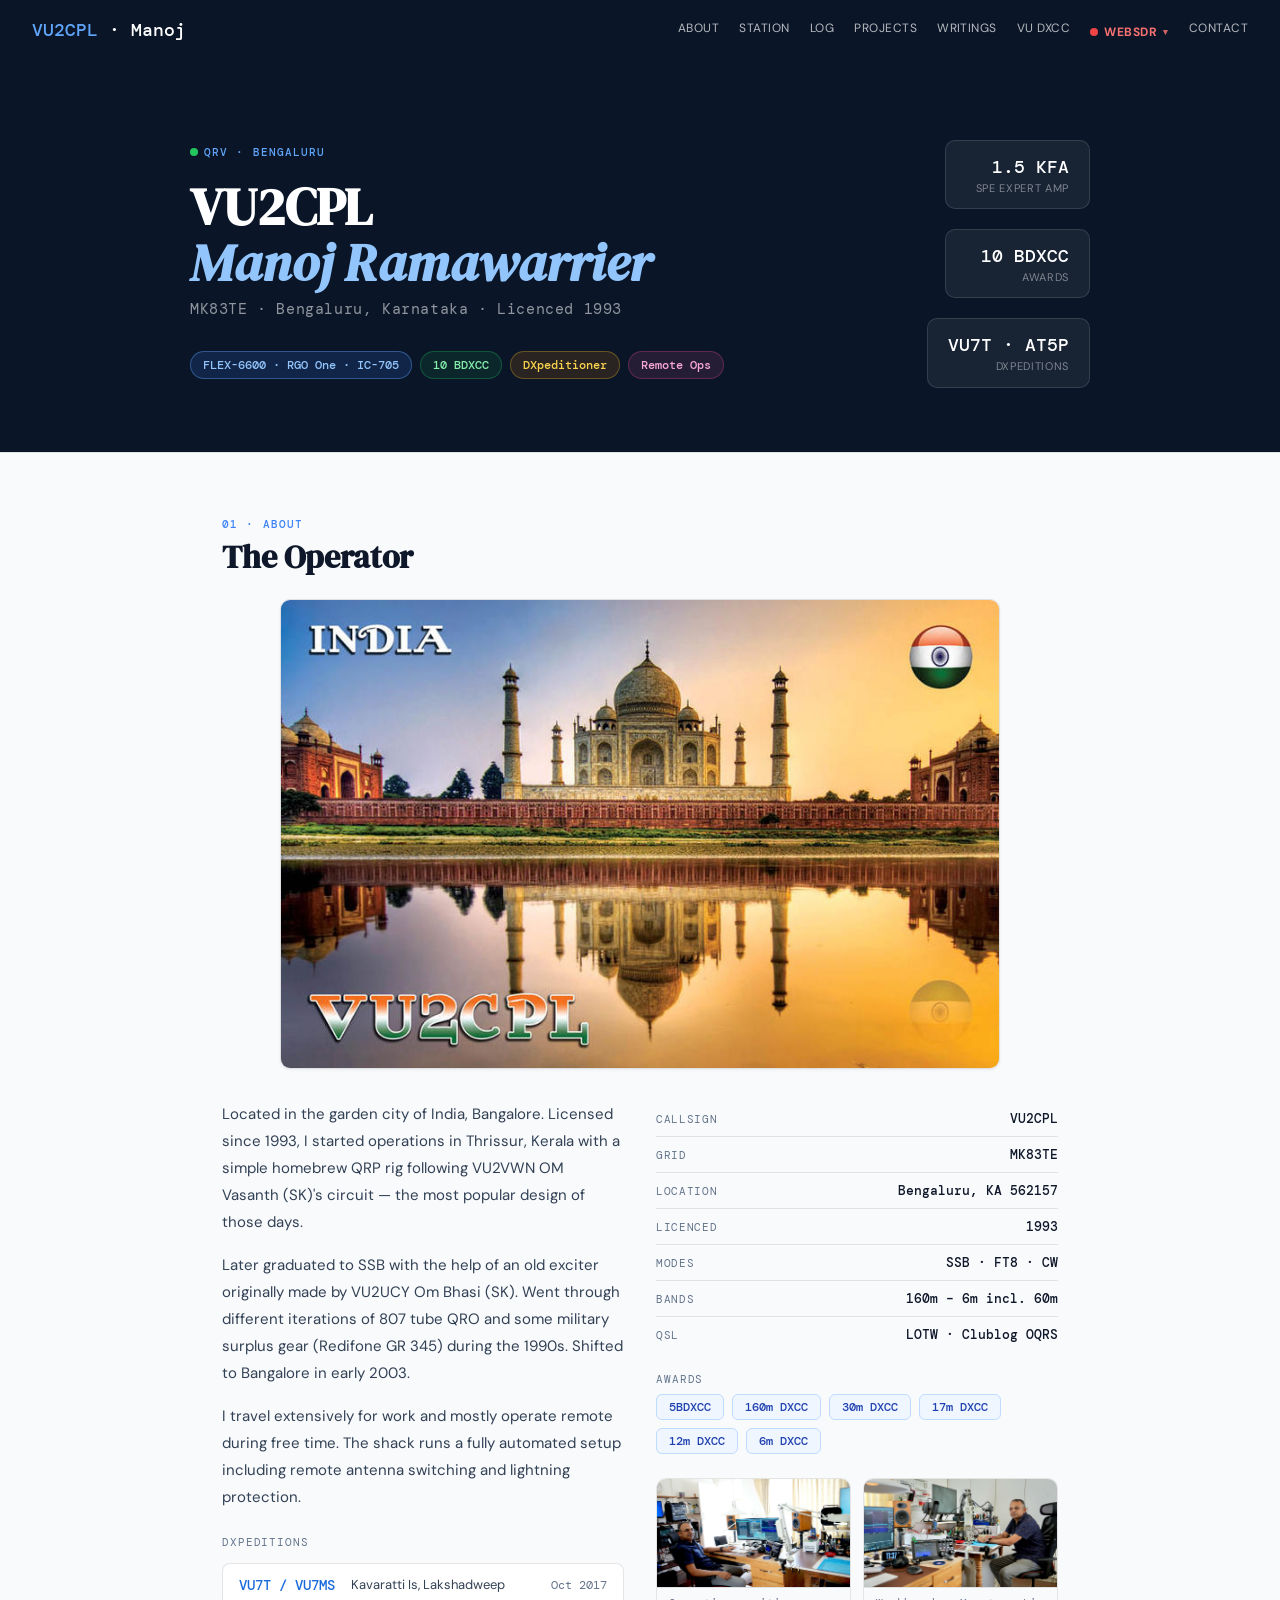
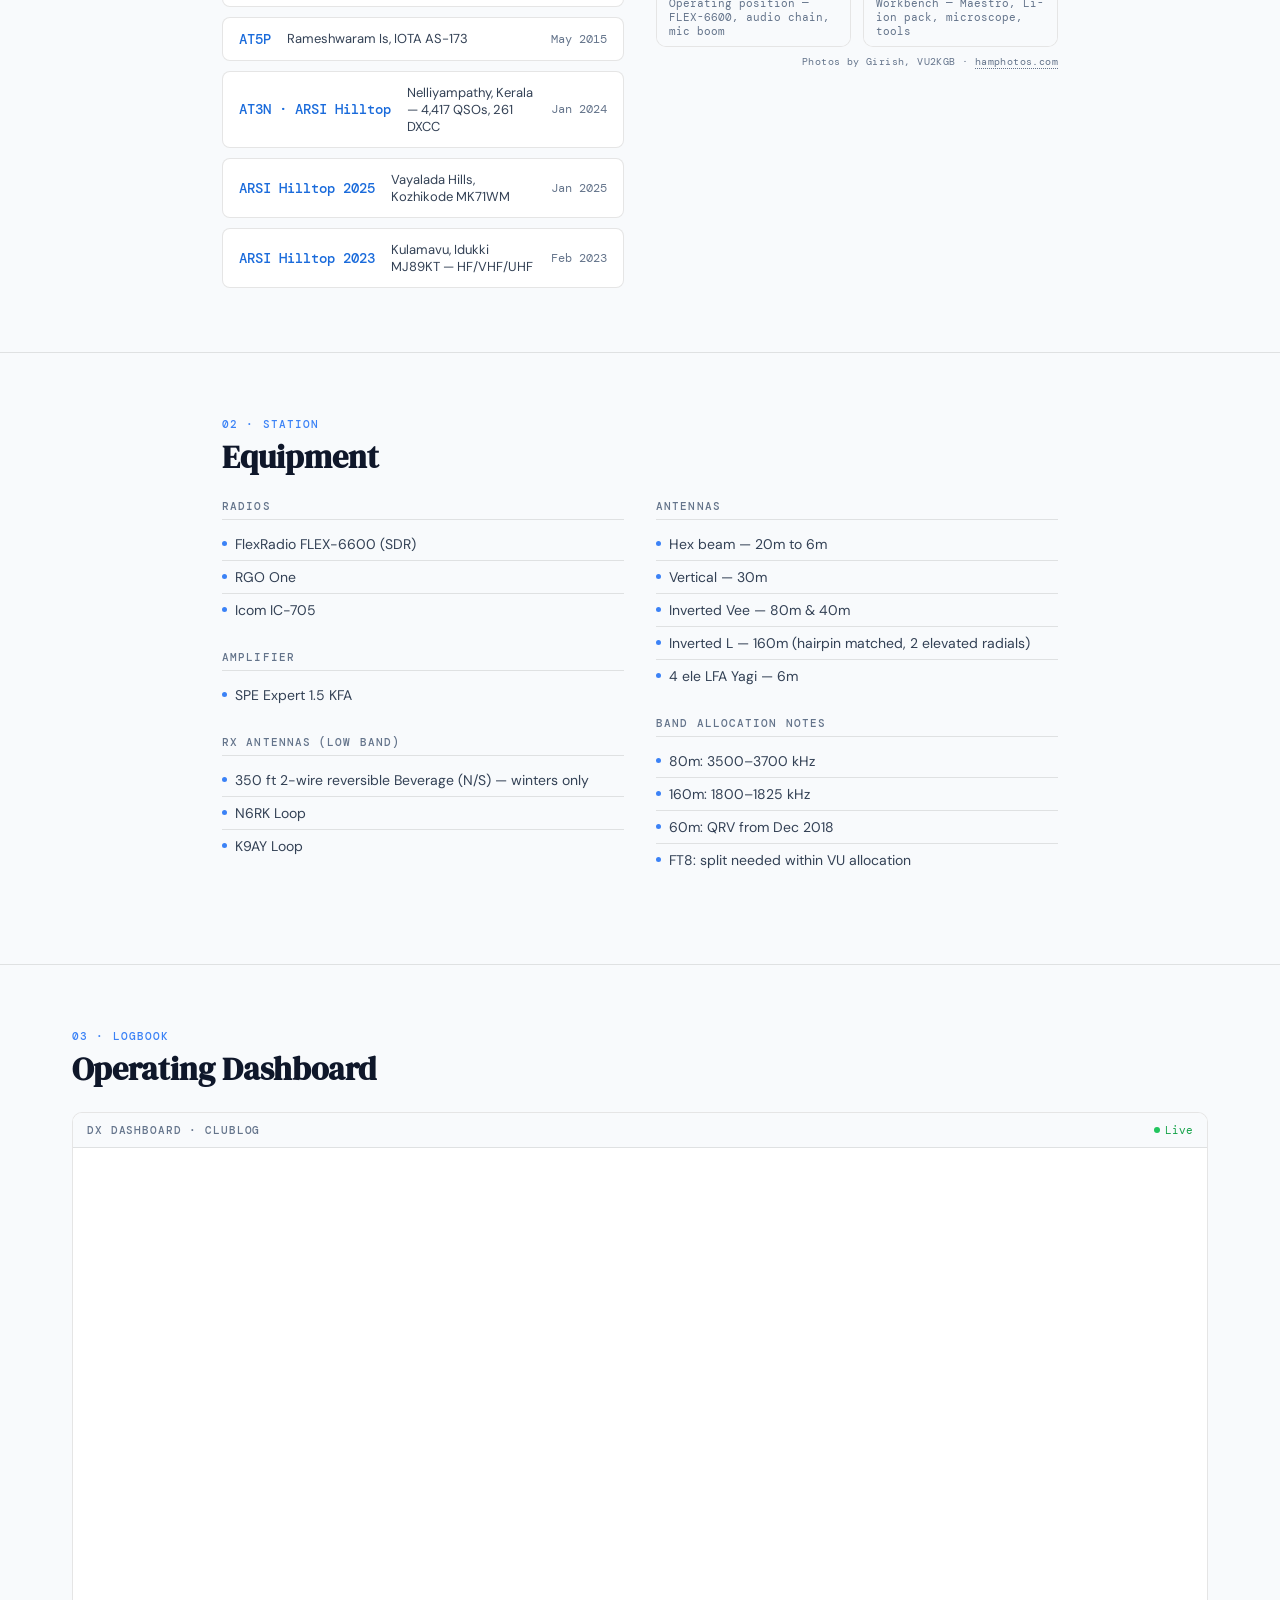
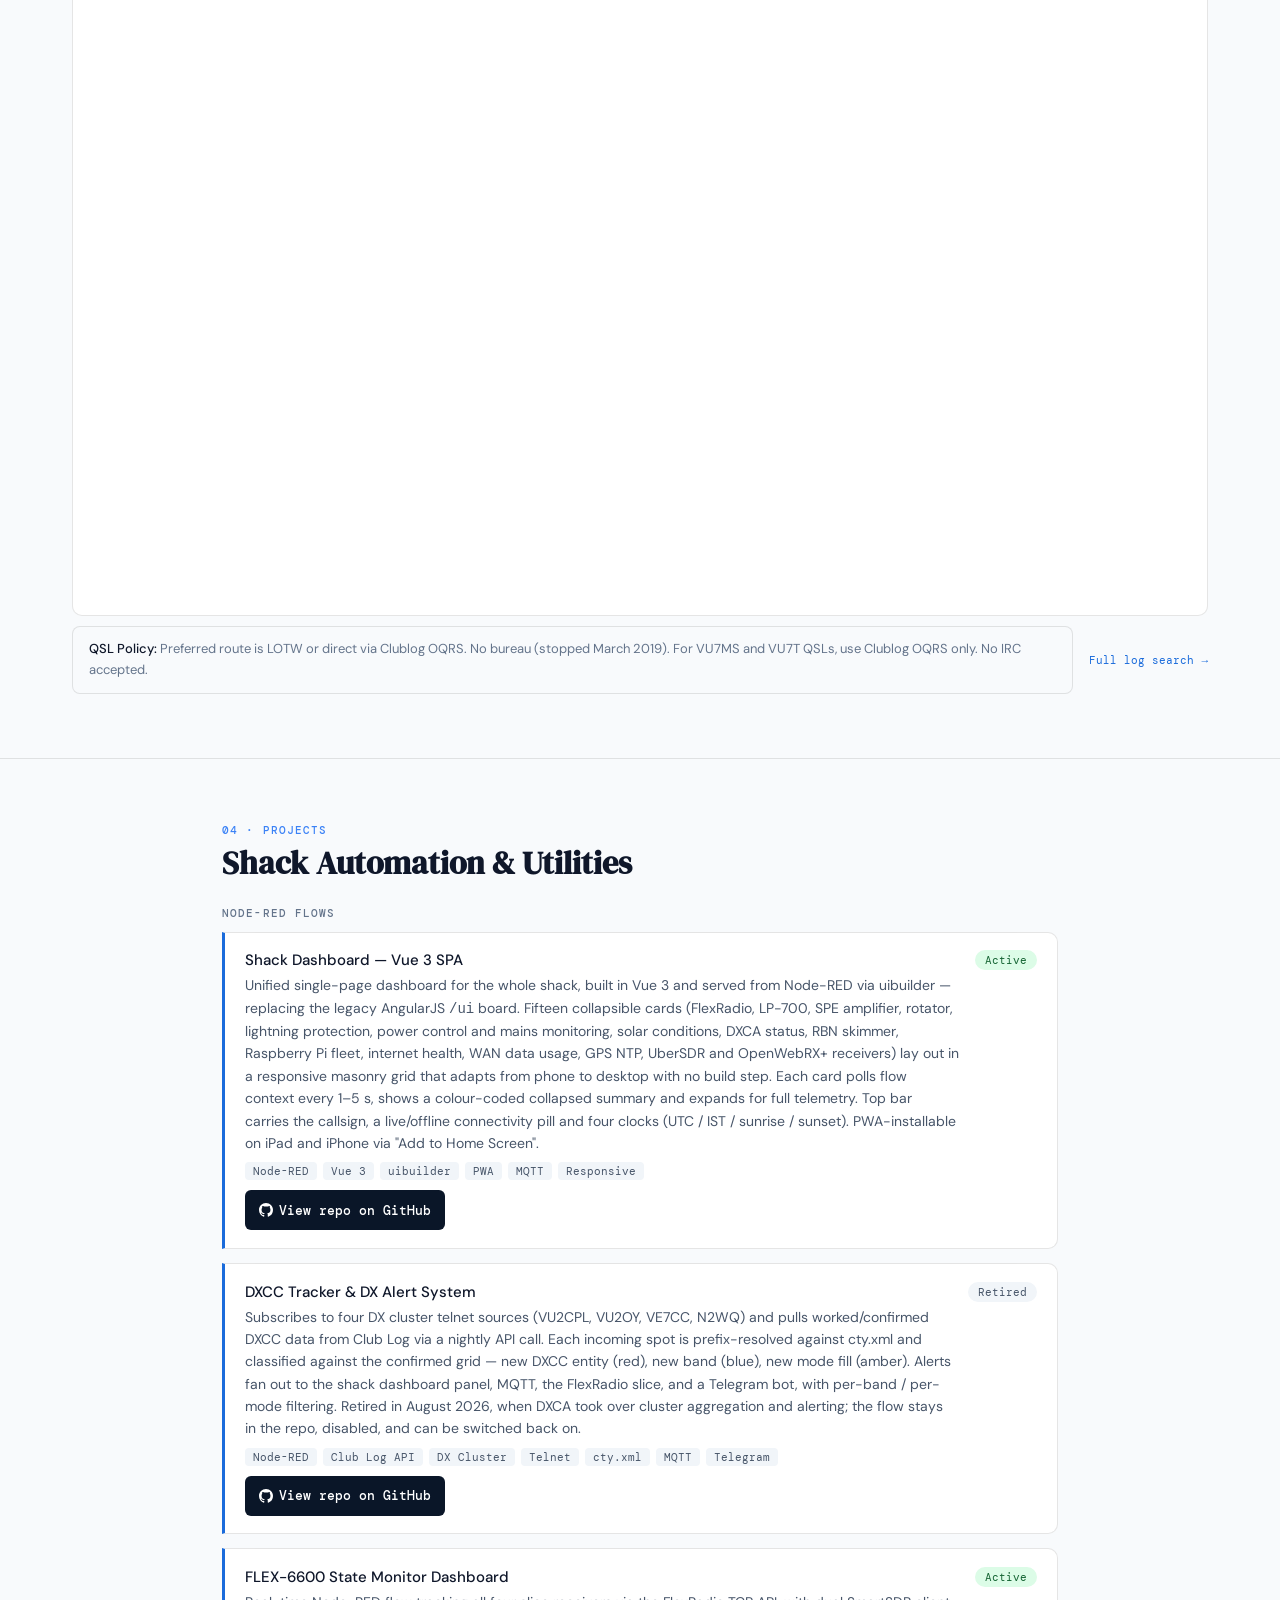
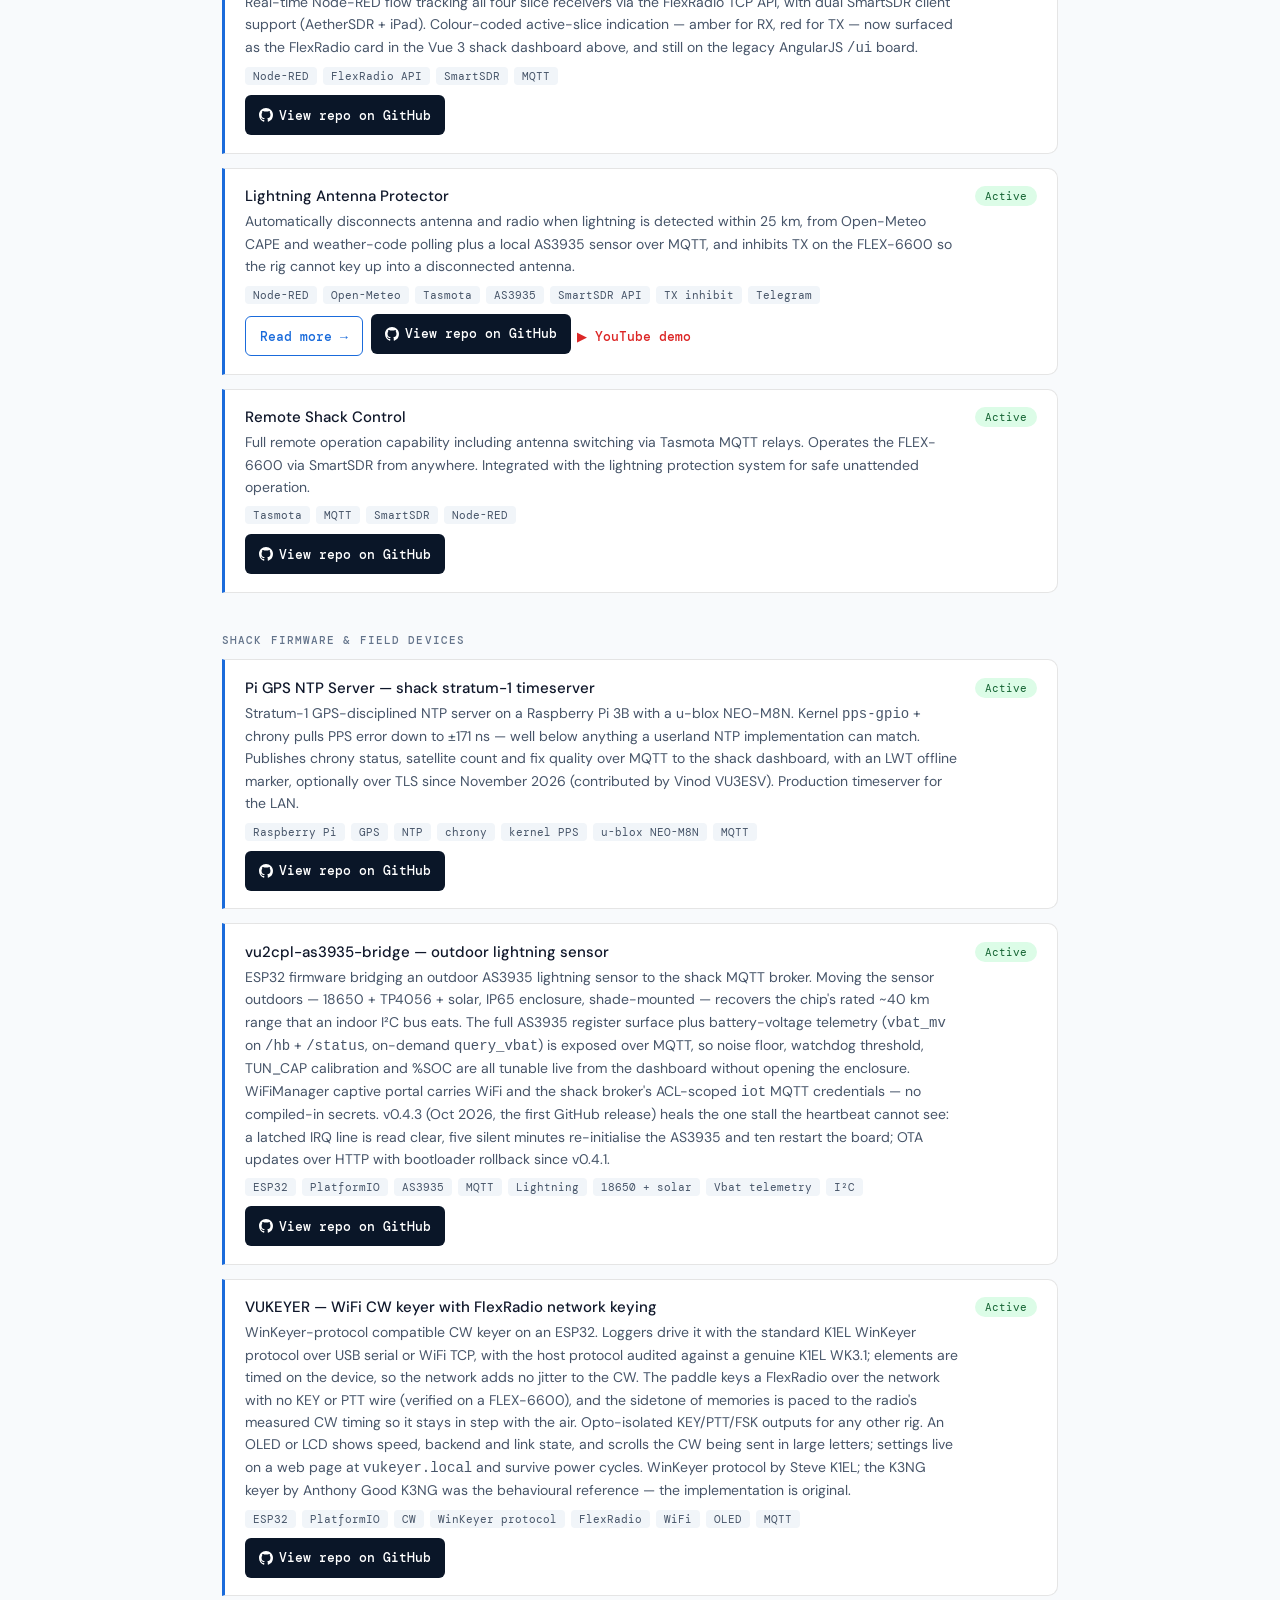
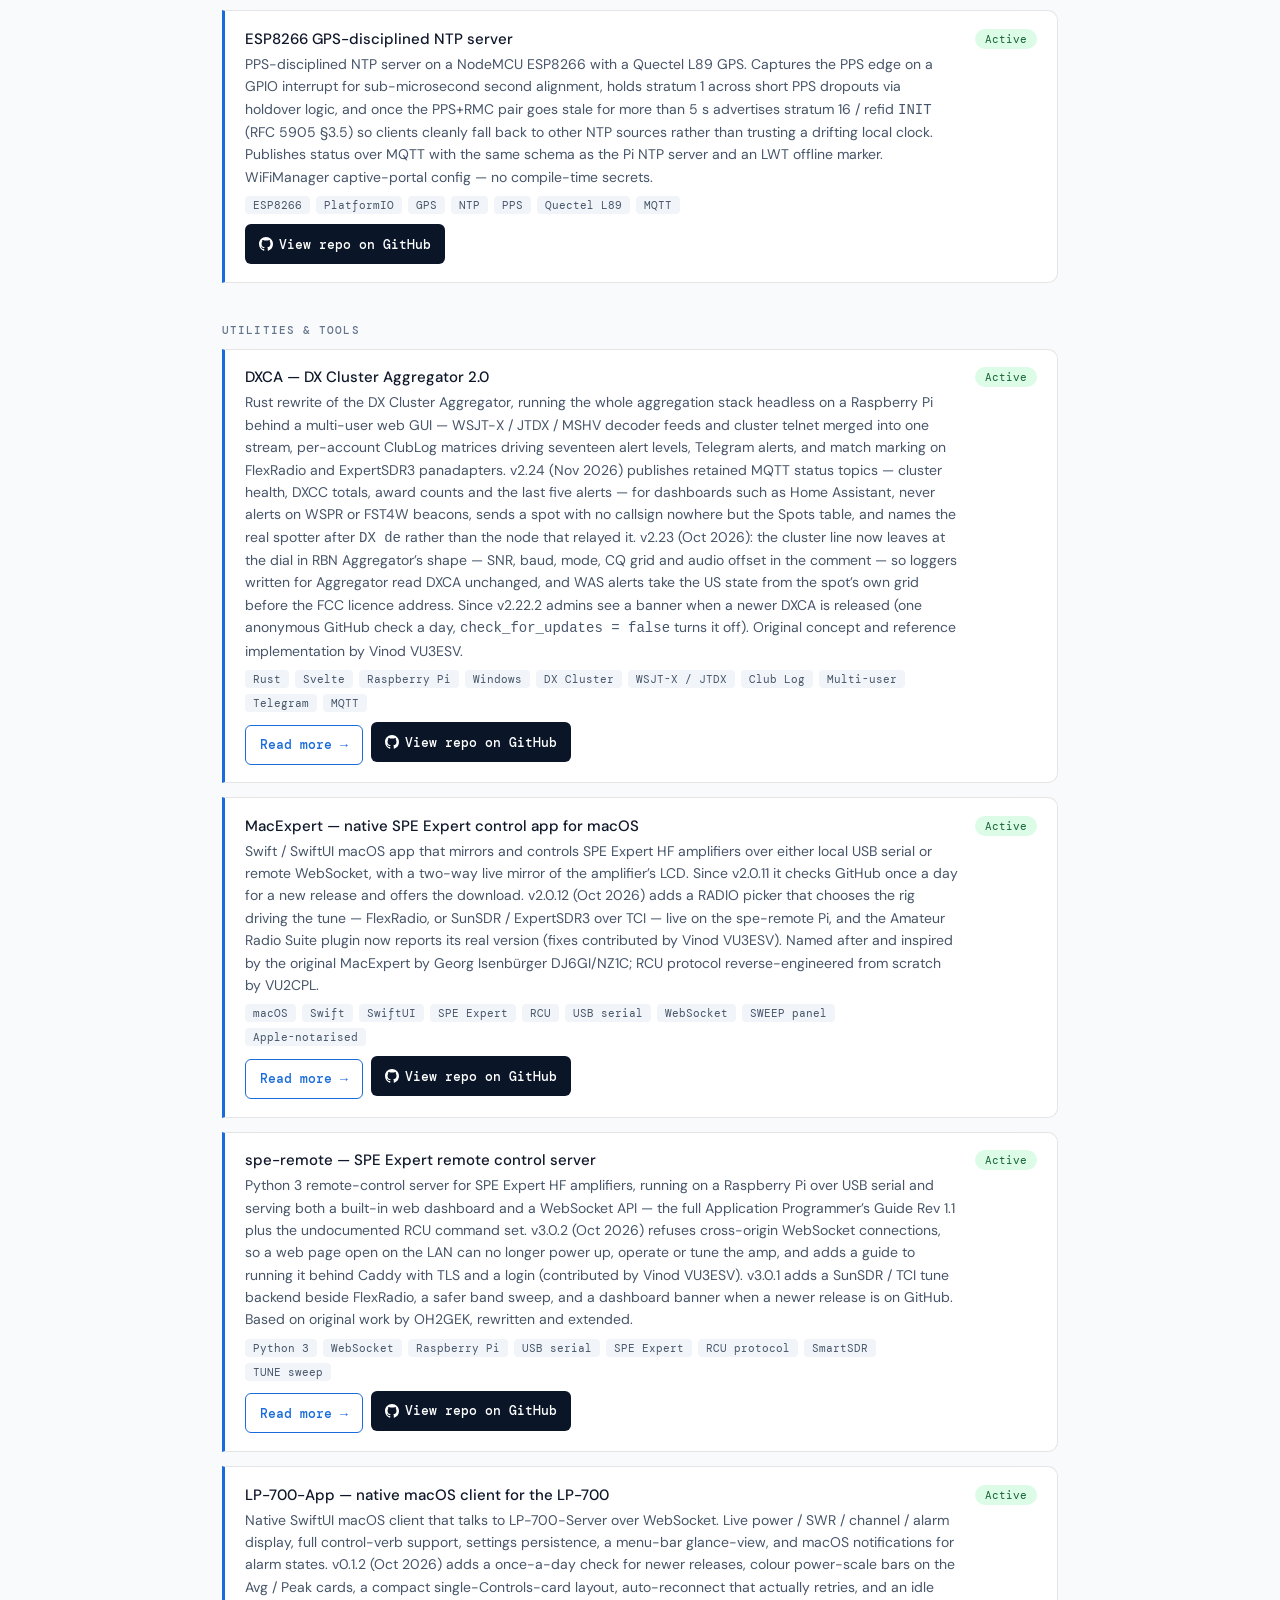
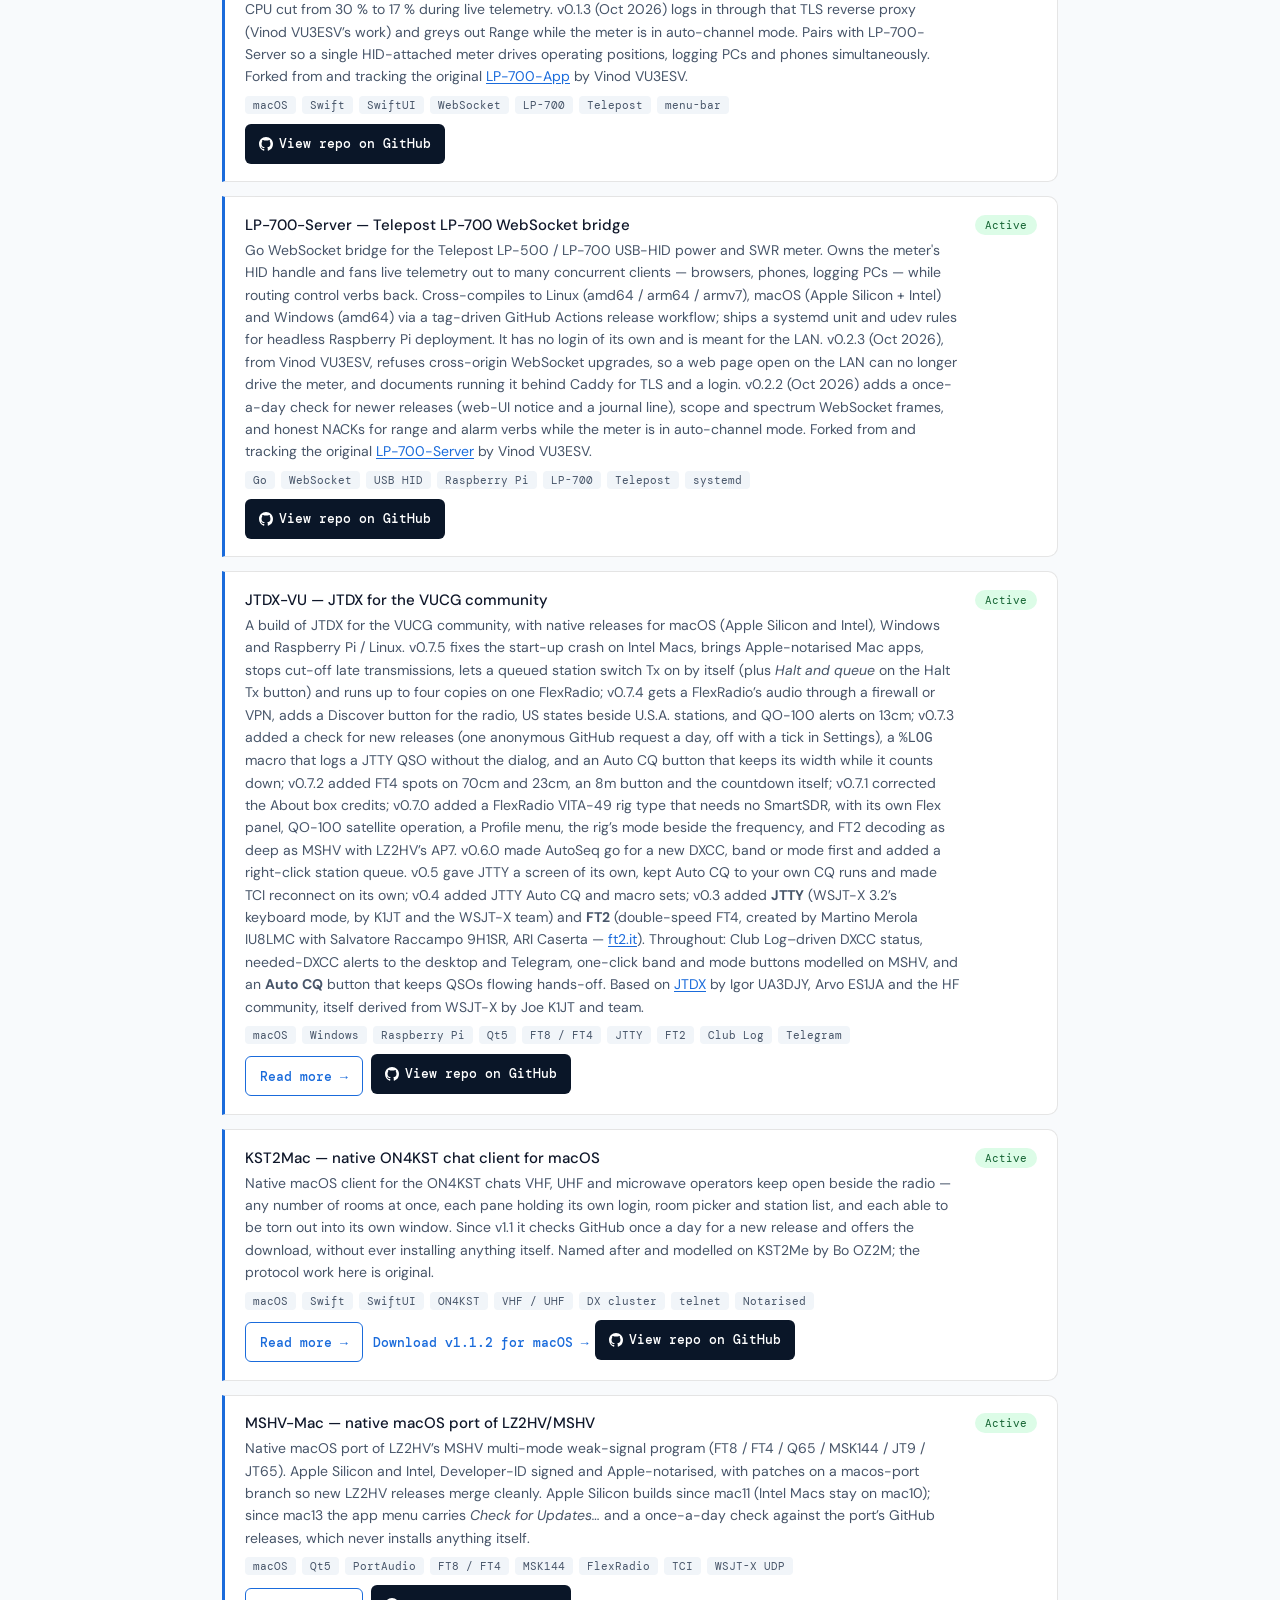
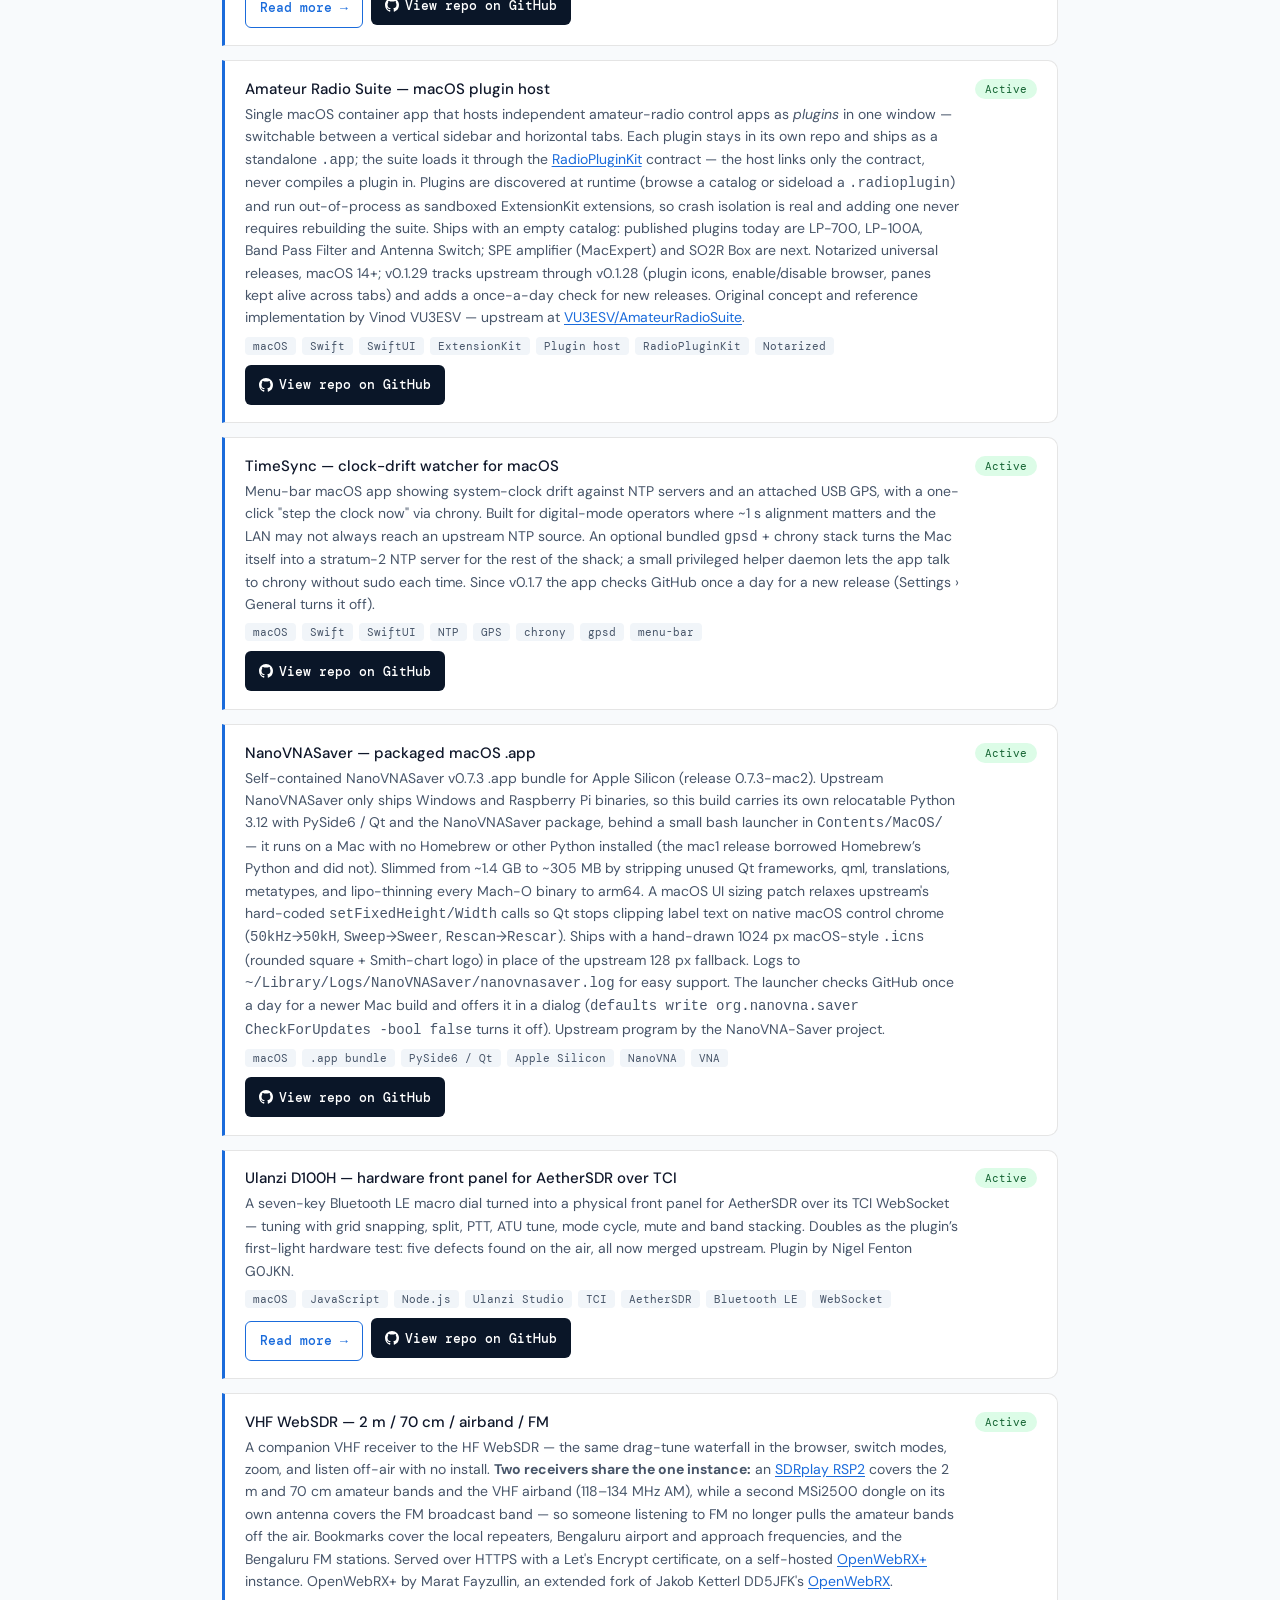
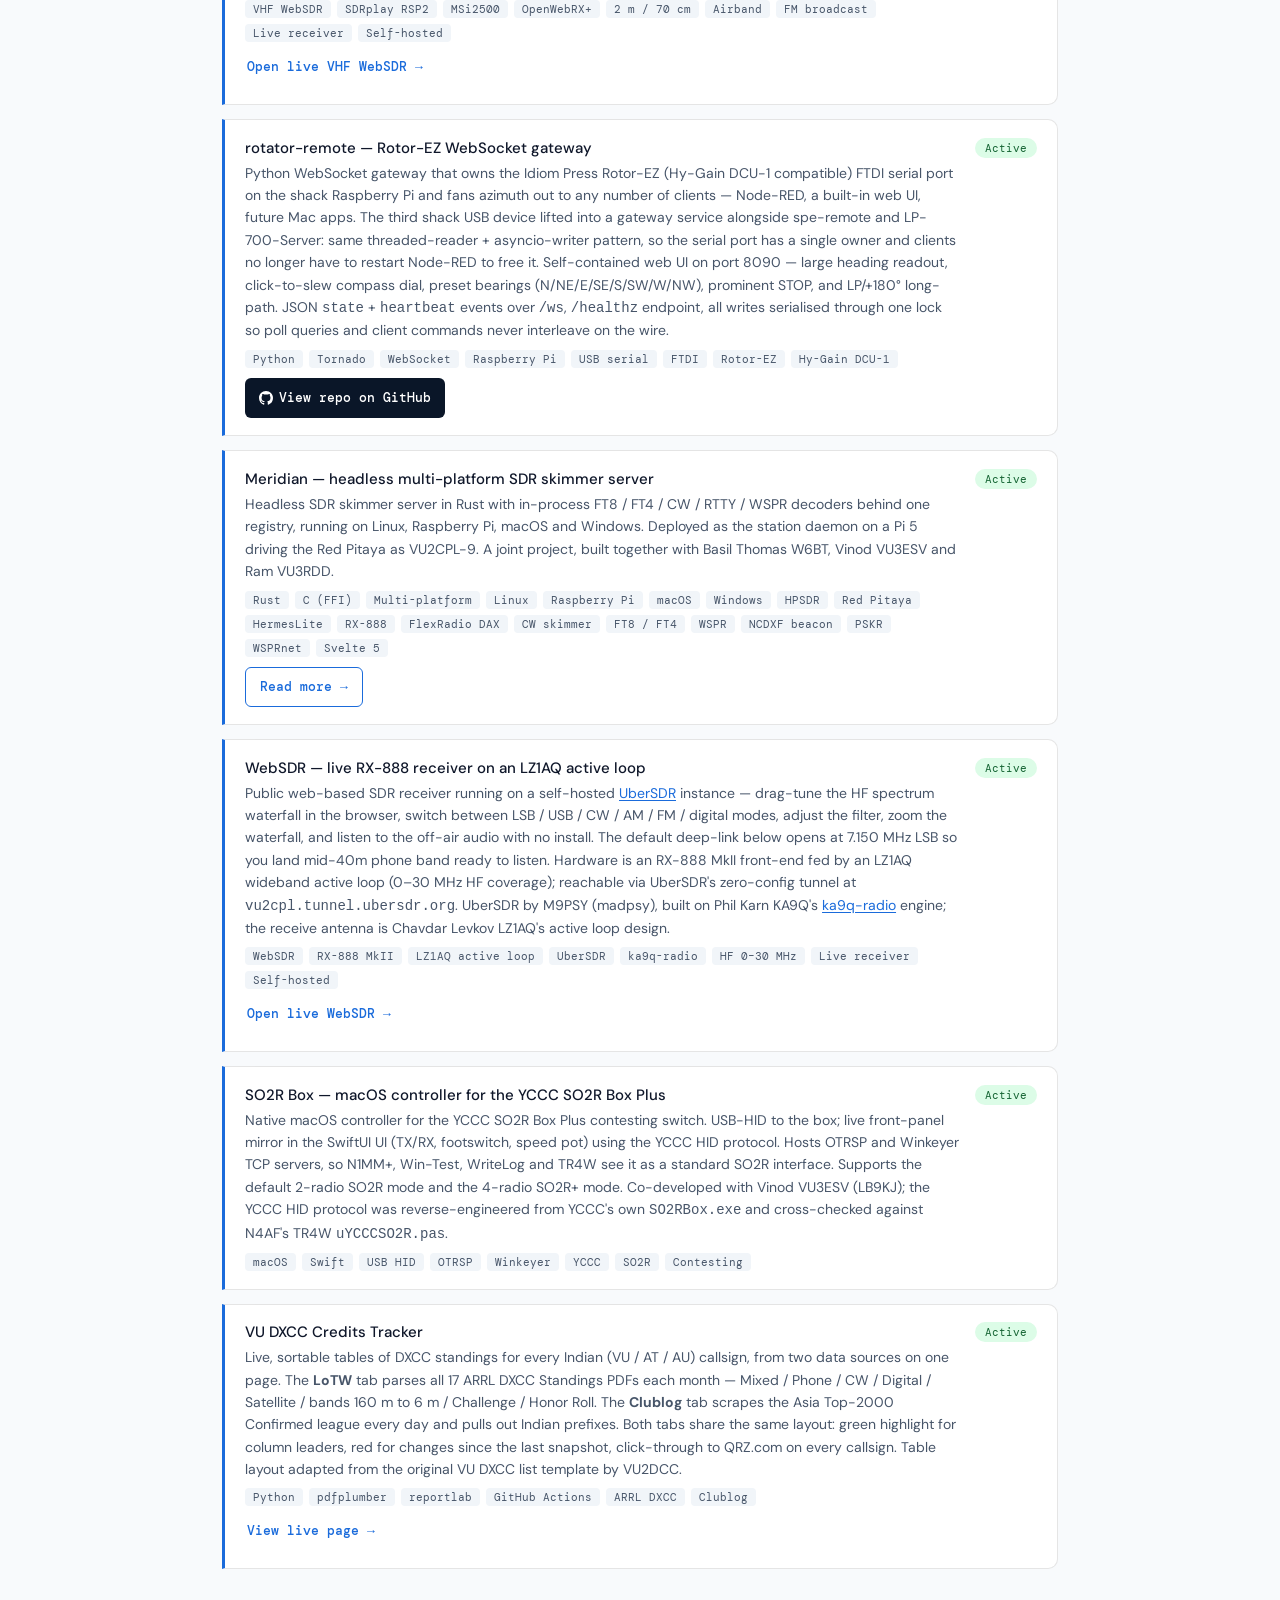
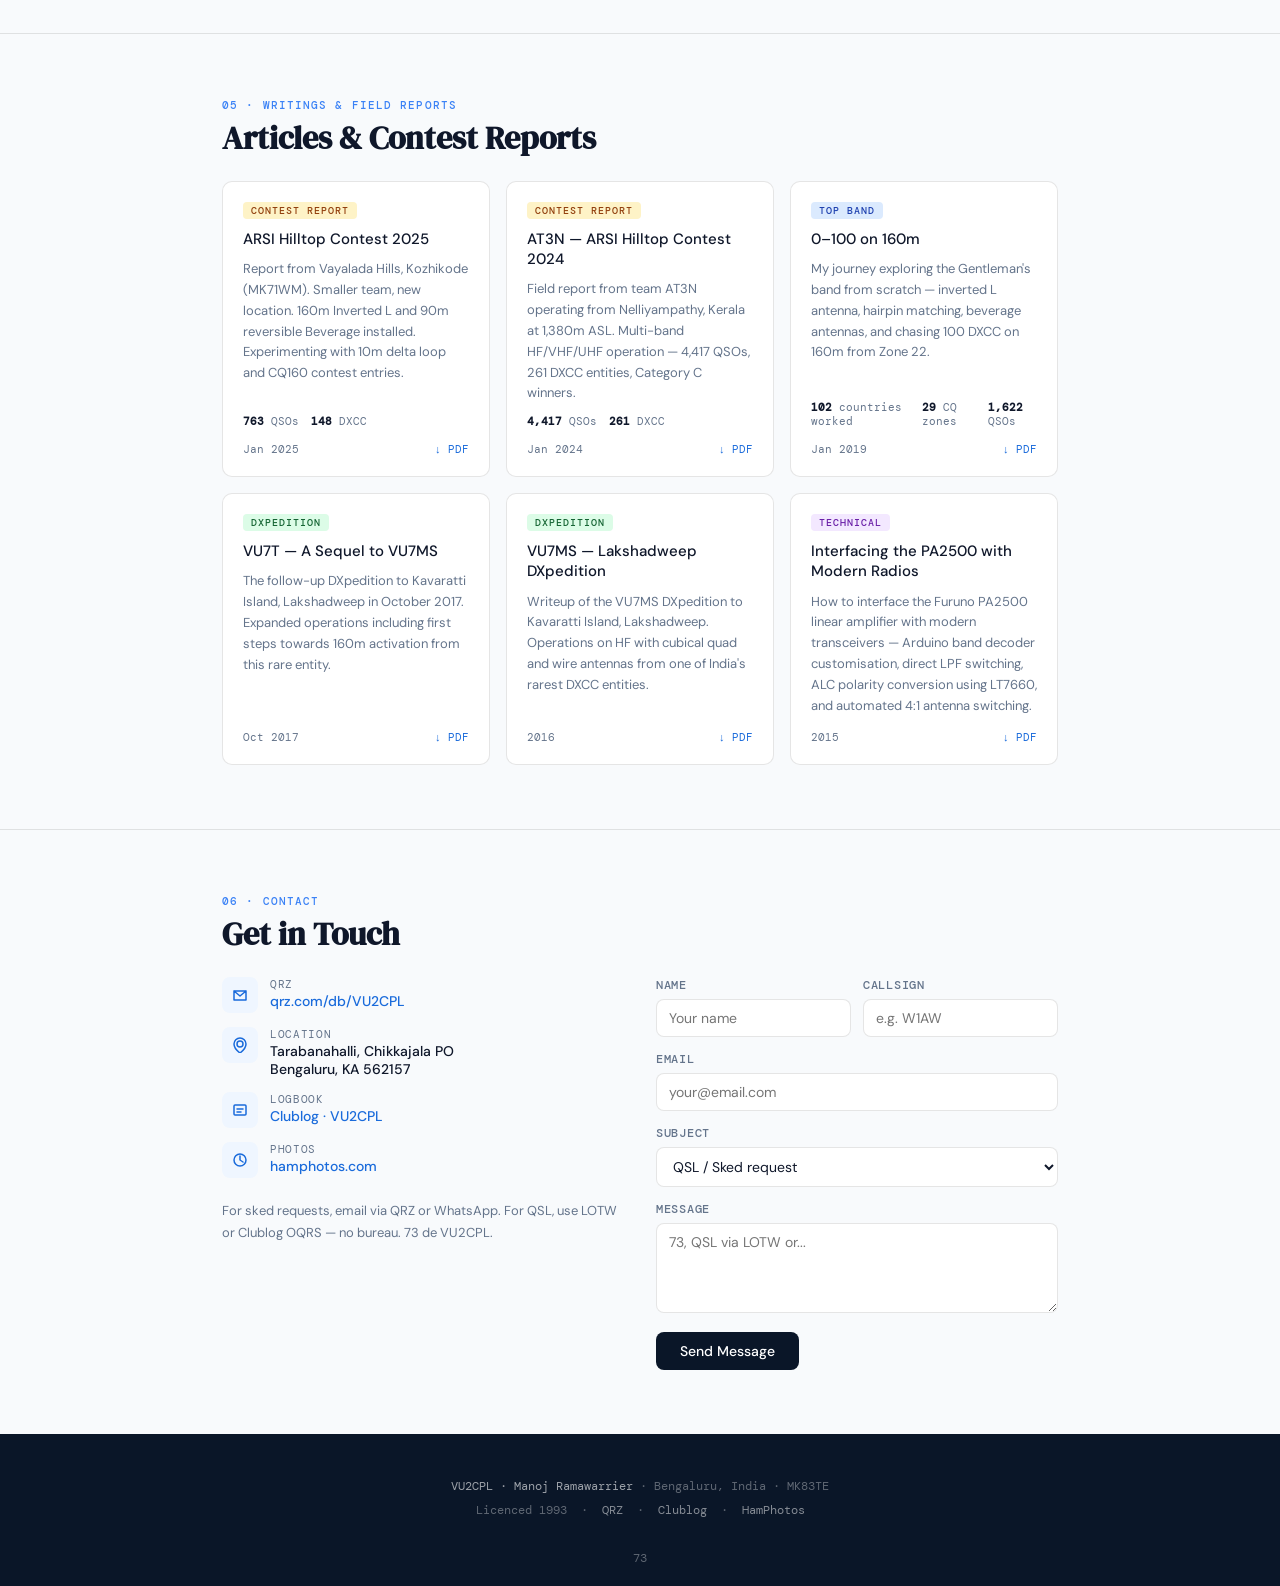
==== commit df2379d3: "Credit Vinod VU3ESV's contributed fixes on three cards The fixes in MacExpert v2.0.12 and spe-remote" ====
--- a/index.html
+++ b/index.html
@@ -258,7 +258,7 @@
     <div class="project-card">
       <div>
         <div class="project-name">Pi GPS NTP Server — shack stratum-1 timeserver</div>
-        <div class="project-desc">Stratum-1 GPS-disciplined NTP server on a Raspberry Pi 3B with a u-blox NEO-M8N. Kernel <code>pps-gpio</code> + chrony pulls PPS error down to ±171 ns — well below anything a userland NTP implementation can match. Publishes chrony status, satellite count and fix quality over MQTT to the shack dashboard, with an LWT offline marker, optionally over TLS since November 2026. Production timeserver for the LAN.</div>
+        <div class="project-desc">Stratum-1 GPS-disciplined NTP server on a Raspberry Pi 3B with a u-blox NEO-M8N. Kernel <code>pps-gpio</code> + chrony pulls PPS error down to ±171 ns — well below anything a userland NTP implementation can match. Publishes chrony status, satellite count and fix quality over MQTT to the shack dashboard, with an LWT offline marker, optionally over TLS since November 2026 (contributed by Vinod VU3ESV). Production timeserver for the LAN.</div>
         <div class="project-tags"><span class="proj-tag">Raspberry Pi</span><span class="proj-tag">GPS</span><span class="proj-tag">NTP</span><span class="proj-tag">chrony</span><span class="proj-tag">kernel PPS</span><span class="proj-tag">u-blox NEO-M8N</span><span class="proj-tag">MQTT</span></div>
         <a class="repo-btn" href="https://github.com/vu2cpl/pi-gps-ntp-server" target="_blank" rel="noopener">
           <svg width="14" height="14" viewBox="0 0 16 16" fill="currentColor" aria-hidden="true"><path d="M8 0C3.58 0 0 3.58 0 8c0 3.54 2.29 6.53 5.47 7.59.4.07.55-.17.55-.38 0-.19-.01-.82-.01-1.49-2.01.37-2.53-.49-2.69-.94-.09-.23-.48-.94-.82-1.13-.28-.15-.68-.52-.01-.53.63-.01 1.08.58 1.23.82.72 1.21 1.87.87 2.33.66.07-.52.28-.87.51-1.07-1.78-.2-3.64-.89-3.64-3.95 0-.87.31-1.59.82-2.15-.08-.2-.36-1.02.08-2.12 0 0 .67-.21 2.2.82.64-.18 1.32-.27 2-.27.68 0 1.36.09 2 .27 1.53-1.04 2.2-.82 2.2-.82.44 1.1.16 1.92.08 2.12.51.56.82 1.27.82 2.15 0 3.07-1.87 3.75-3.65 3.95.29.25.54.73.54 1.48 0 1.07-.01 1.93-.01 2.2 0 .21.15.46.55.38A8.013 8.013 0 0016 8c0-4.42-3.58-8-8-8z"/></svg>
@@ -323,7 +323,7 @@
     <div class="project-card">
       <div>
         <div class="project-name">MacExpert — native SPE Expert control app for macOS</div>
-        <div class="project-desc">Swift / SwiftUI macOS app that mirrors and controls SPE Expert HF amplifiers over either local USB serial or remote WebSocket, with a two-way live mirror of the amplifier’s LCD. Since v2.0.11 it checks GitHub once a day for a new release and offers the download. v2.0.12 (Oct 2026) adds a RADIO picker that chooses the rig driving the tune &mdash; FlexRadio, or SunSDR / ExpertSDR3 over TCI &mdash; live on the spe-remote Pi, and the Amateur Radio Suite plugin now reports its real version. Named after and inspired by the original MacExpert by Georg Isenbürger DJ6GI/NZ1C; RCU protocol reverse-engineered from scratch by VU2CPL.</div>
+        <div class="project-desc">Swift / SwiftUI macOS app that mirrors and controls SPE Expert HF amplifiers over either local USB serial or remote WebSocket, with a two-way live mirror of the amplifier’s LCD. Since v2.0.11 it checks GitHub once a day for a new release and offers the download. v2.0.12 (Oct 2026) adds a RADIO picker that chooses the rig driving the tune &mdash; FlexRadio, or SunSDR / ExpertSDR3 over TCI &mdash; live on the spe-remote Pi, and the Amateur Radio Suite plugin now reports its real version (fixes contributed by Vinod VU3ESV). Named after and inspired by the original MacExpert by Georg Isenbürger DJ6GI/NZ1C; RCU protocol reverse-engineered from scratch by VU2CPL.</div>
         <div class="project-tags"><span class="proj-tag">macOS</span><span class="proj-tag">Swift</span><span class="proj-tag">SwiftUI</span><span class="proj-tag">SPE Expert</span><span class="proj-tag">RCU</span><span class="proj-tag">USB serial</span><span class="proj-tag">WebSocket</span><span class="proj-tag">SWEEP panel</span><span class="proj-tag">Apple-notarised</span></div>
         <a class="read-more" href="/projects/macexpert/">Read more &rarr;</a>
         <a class="repo-btn" href="https://github.com/vu2cpl/macexpert-spe" target="_blank" rel="noopener">
@@ -336,7 +336,7 @@
     <div class="project-card">
       <div>
         <div class="project-name">spe-remote — SPE Expert remote control server</div>
-        <div class="project-desc">Python 3 remote-control server for SPE Expert HF amplifiers, running on a Raspberry Pi over USB serial and serving both a built-in web dashboard and a WebSocket API — the full Application Programmer’s Guide Rev 1.1 plus the undocumented RCU command set. v3.0.2 (Oct 2026) refuses cross-origin WebSocket connections, so a web page open on the LAN can no longer power up, operate or tune the amp, and adds a guide to running it behind Caddy with TLS and a login. v3.0.1 adds a SunSDR / TCI tune backend beside FlexRadio, a safer band sweep, and a dashboard banner when a newer release is on GitHub. Based on original work by OH2GEK, rewritten and extended.</div>
+        <div class="project-desc">Python 3 remote-control server for SPE Expert HF amplifiers, running on a Raspberry Pi over USB serial and serving both a built-in web dashboard and a WebSocket API — the full Application Programmer’s Guide Rev 1.1 plus the undocumented RCU command set. v3.0.2 (Oct 2026) refuses cross-origin WebSocket connections, so a web page open on the LAN can no longer power up, operate or tune the amp, and adds a guide to running it behind Caddy with TLS and a login (contributed by Vinod VU3ESV). v3.0.1 adds a SunSDR / TCI tune backend beside FlexRadio, a safer band sweep, and a dashboard banner when a newer release is on GitHub. Based on original work by OH2GEK, rewritten and extended.</div>
         <div class="project-tags"><span class="proj-tag">Python 3</span><span class="proj-tag">WebSocket</span><span class="proj-tag">Raspberry Pi</span><span class="proj-tag">USB serial</span><span class="proj-tag">SPE Expert</span><span class="proj-tag">RCU protocol</span><span class="proj-tag">SmartSDR</span><span class="proj-tag">TUNE sweep</span></div>
         <a class="read-more" href="/projects/spe-remote/">Read more &rarr;</a>
         <a class="repo-btn" href="https://github.com/vu2cpl/spe-remote" target="_blank" rel="noopener">
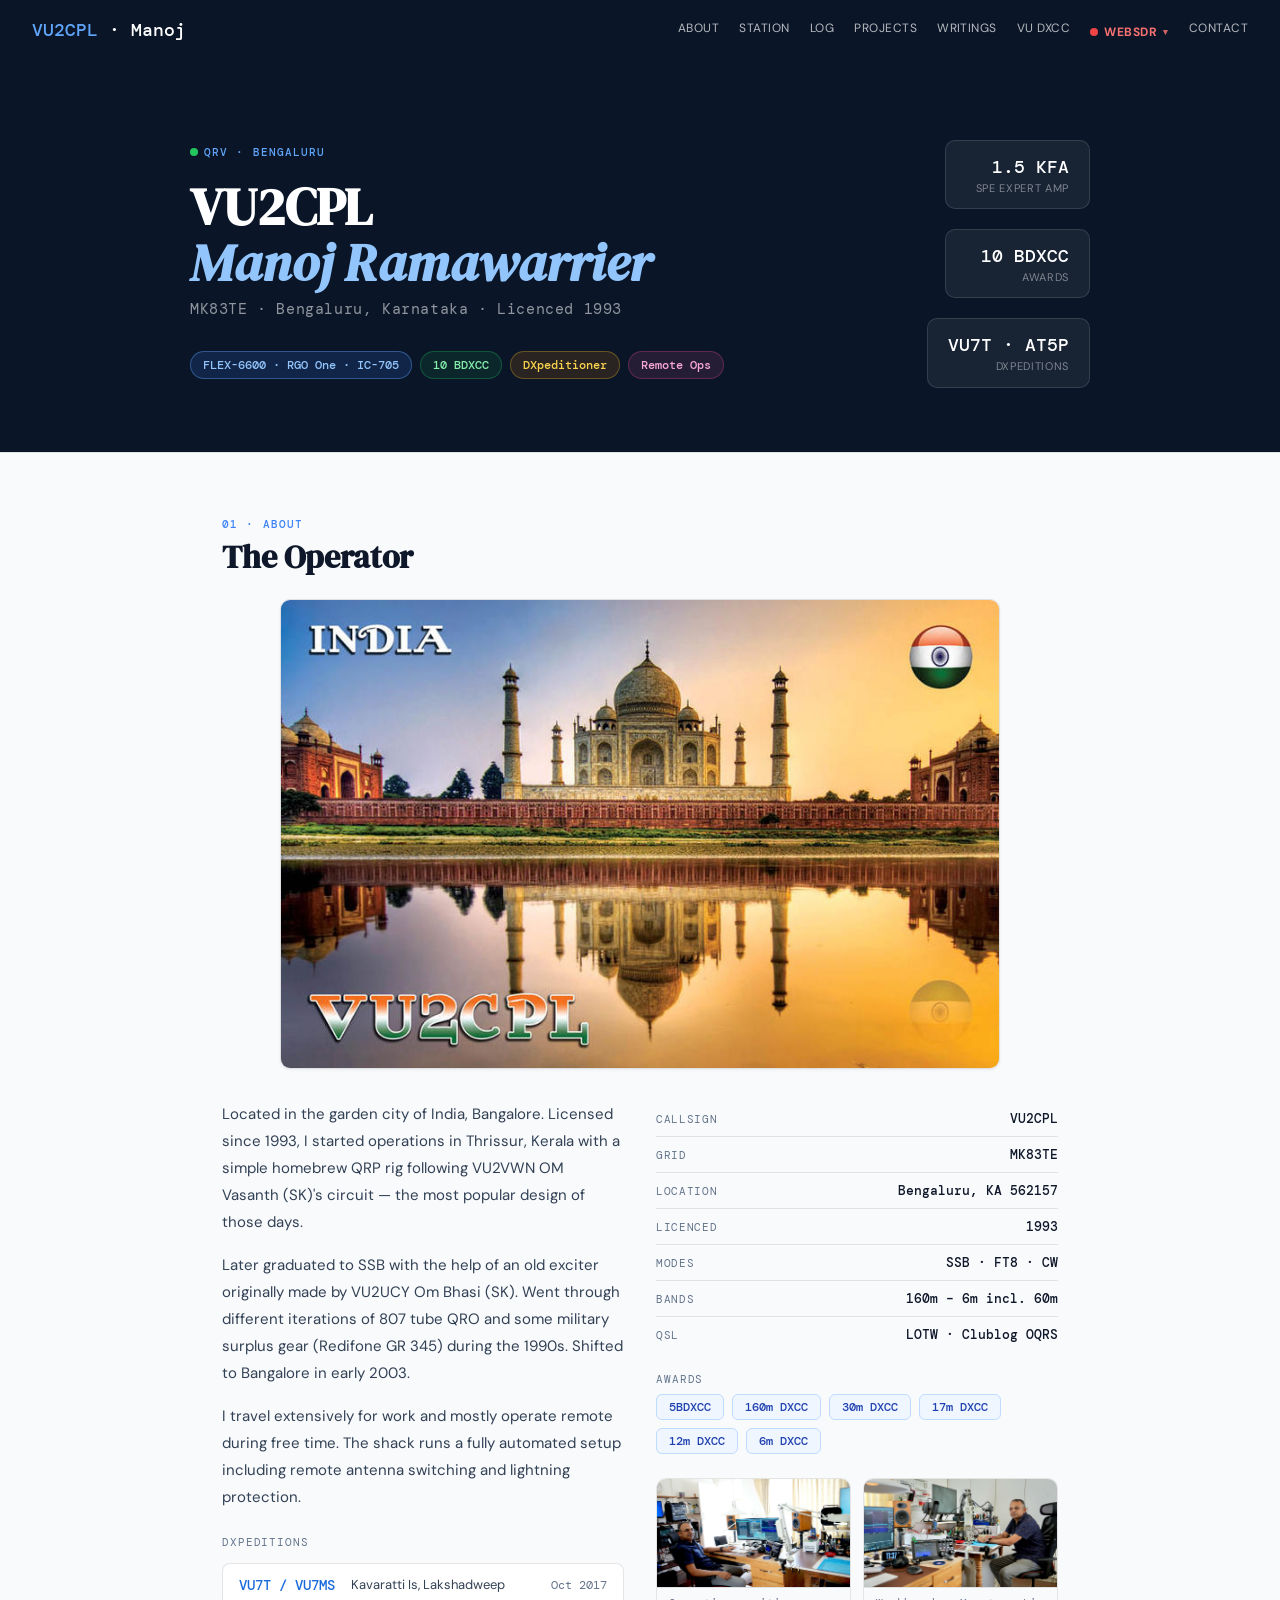
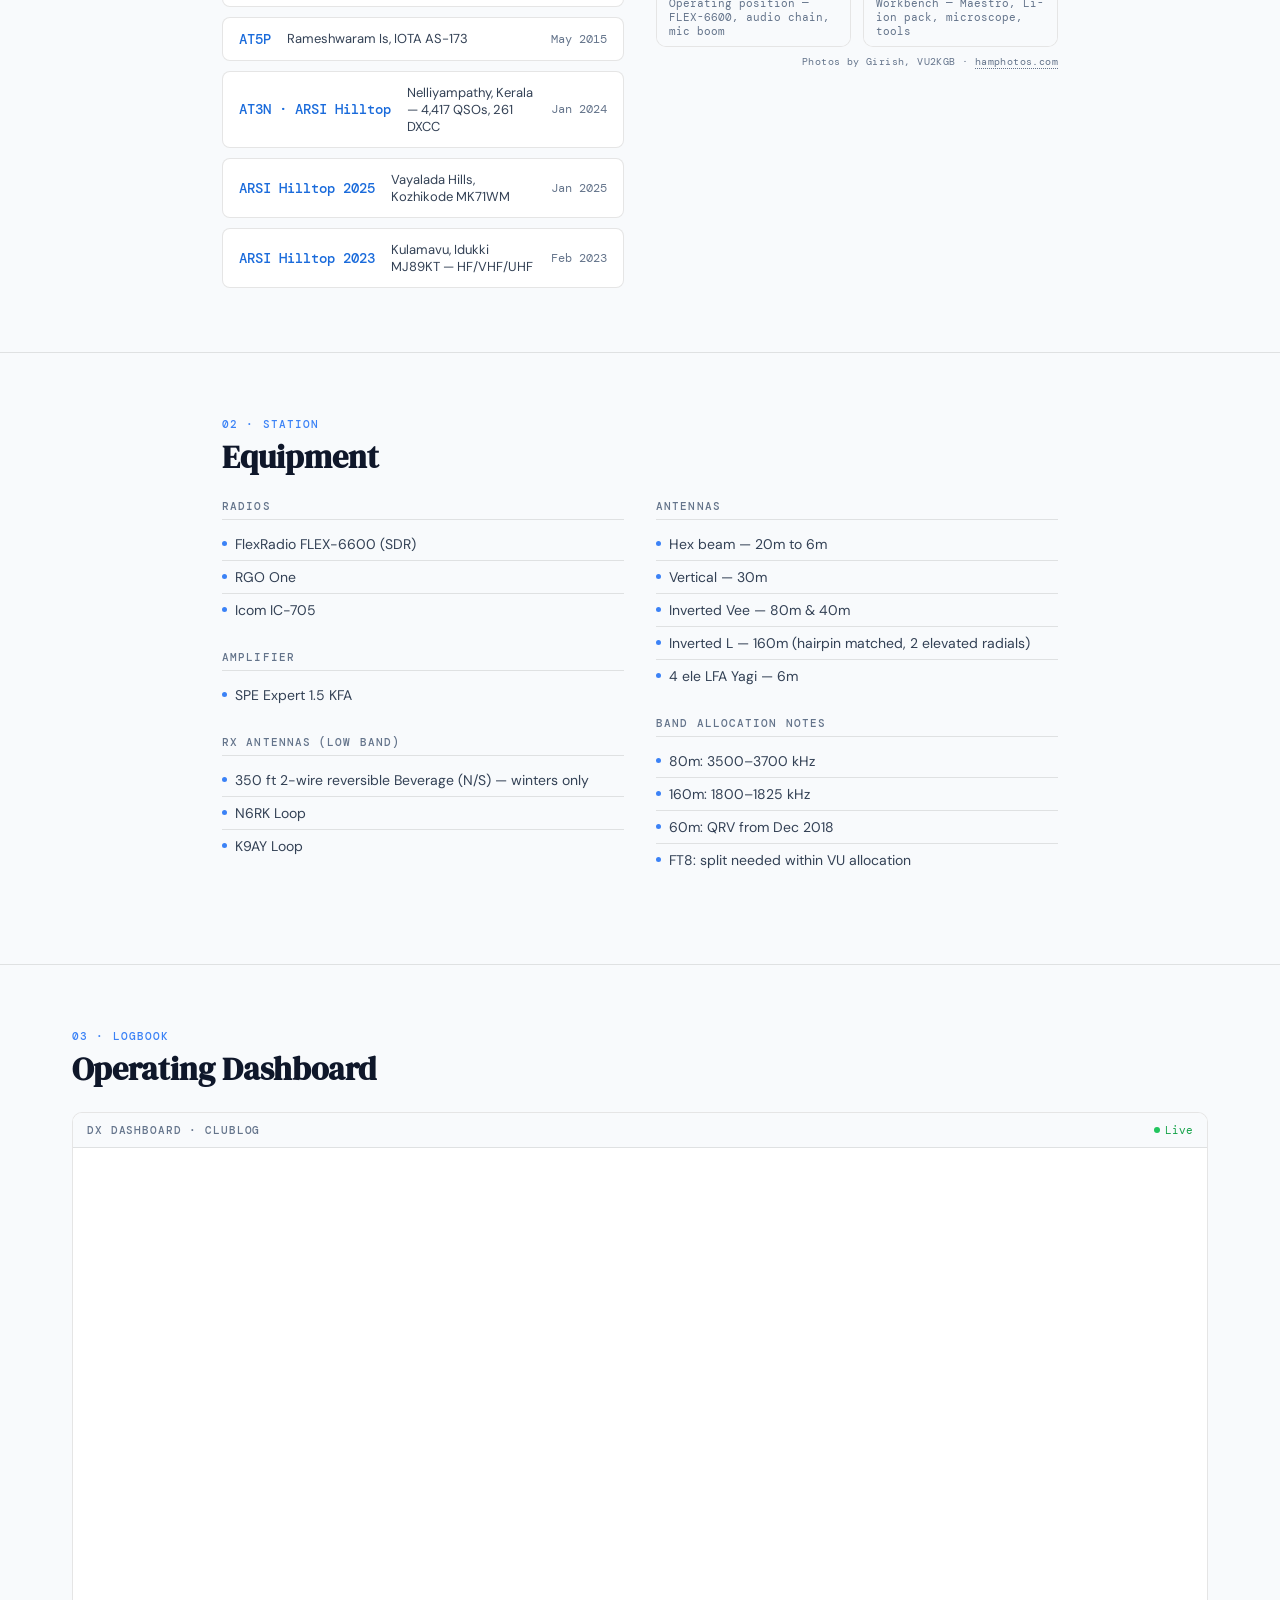
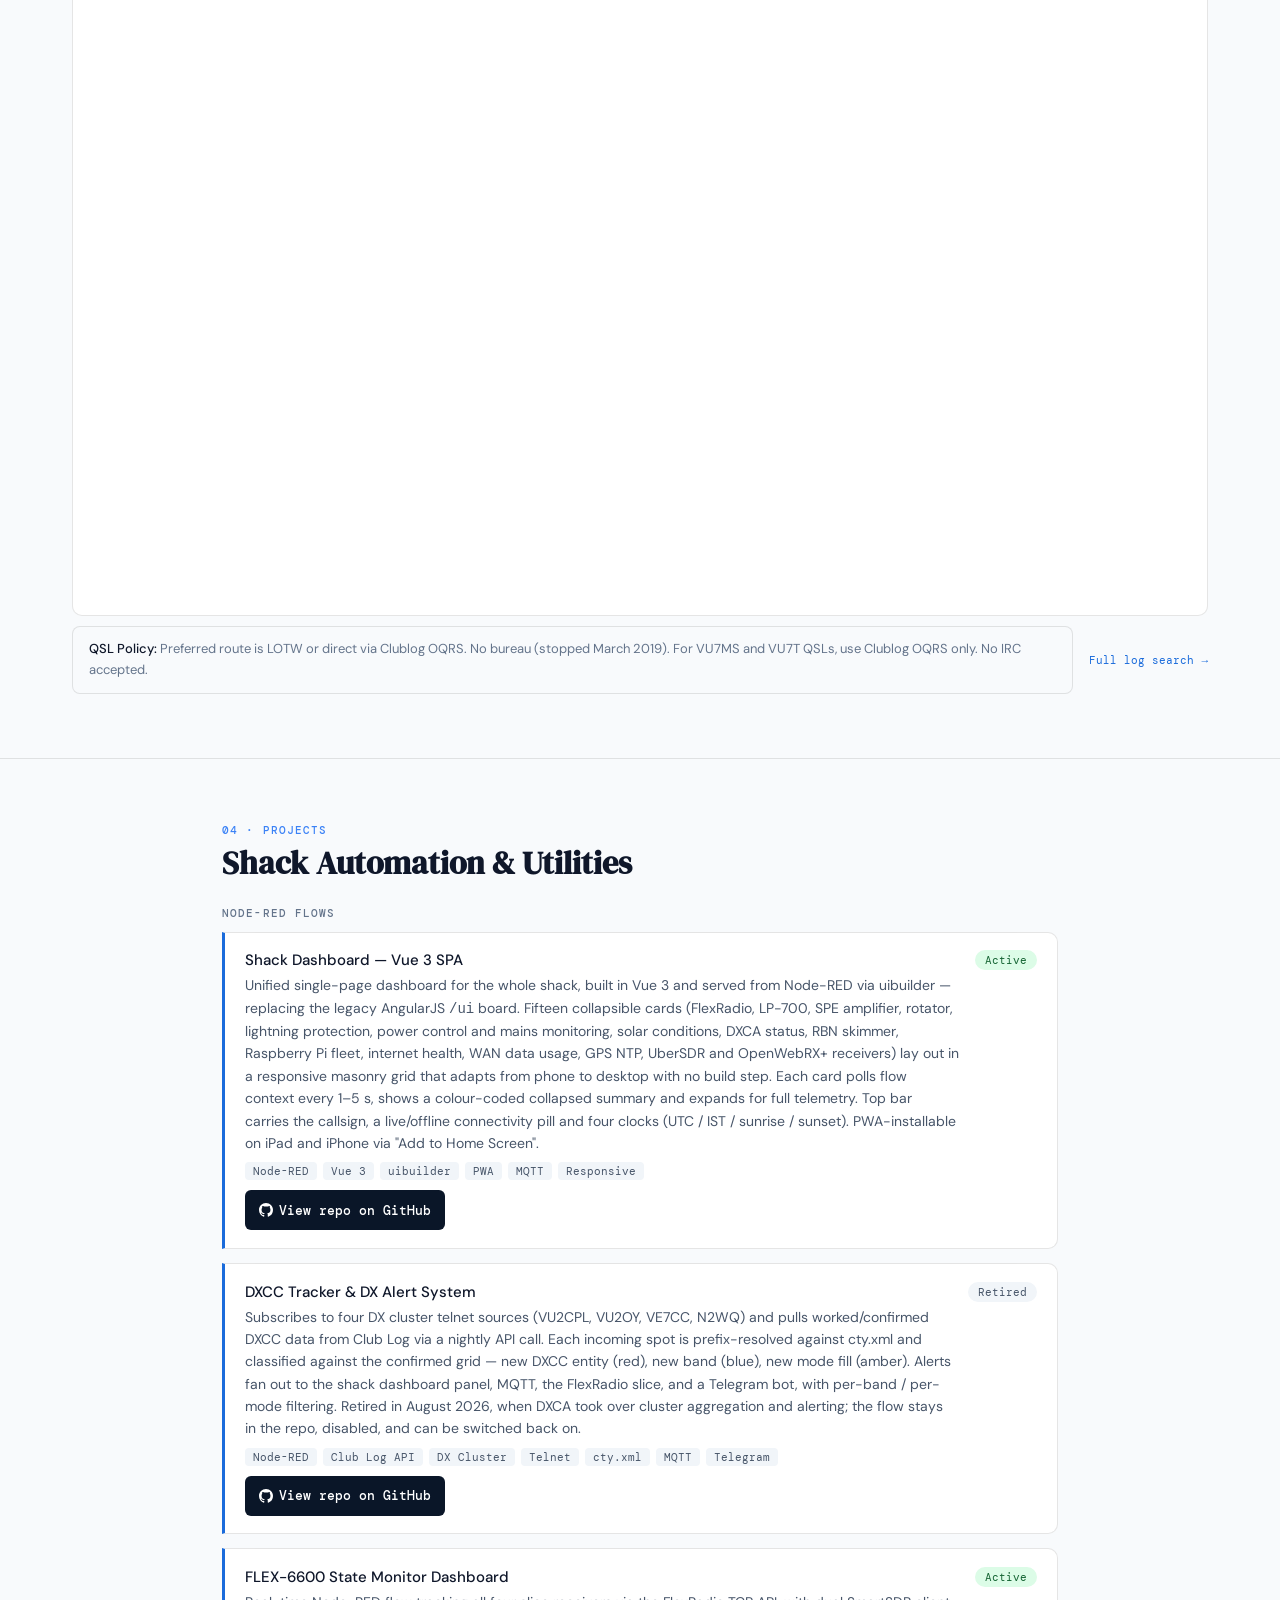
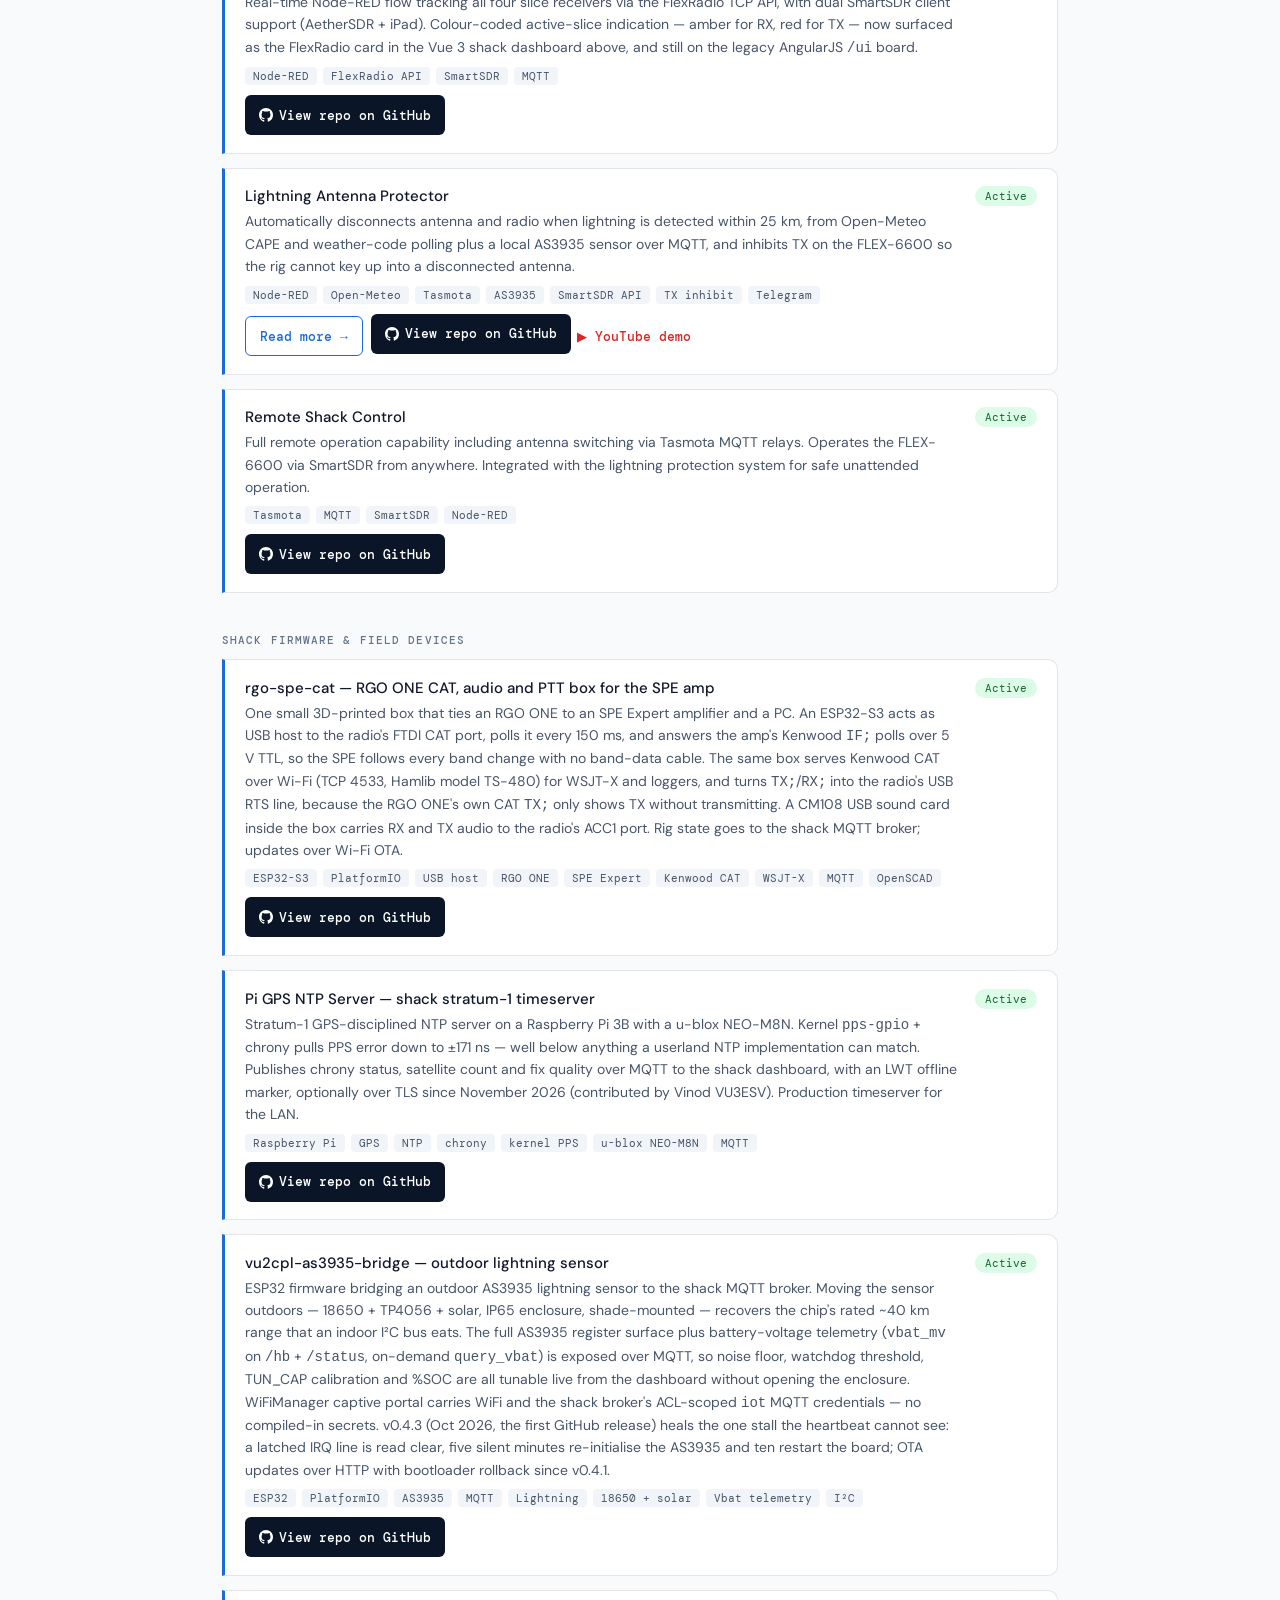
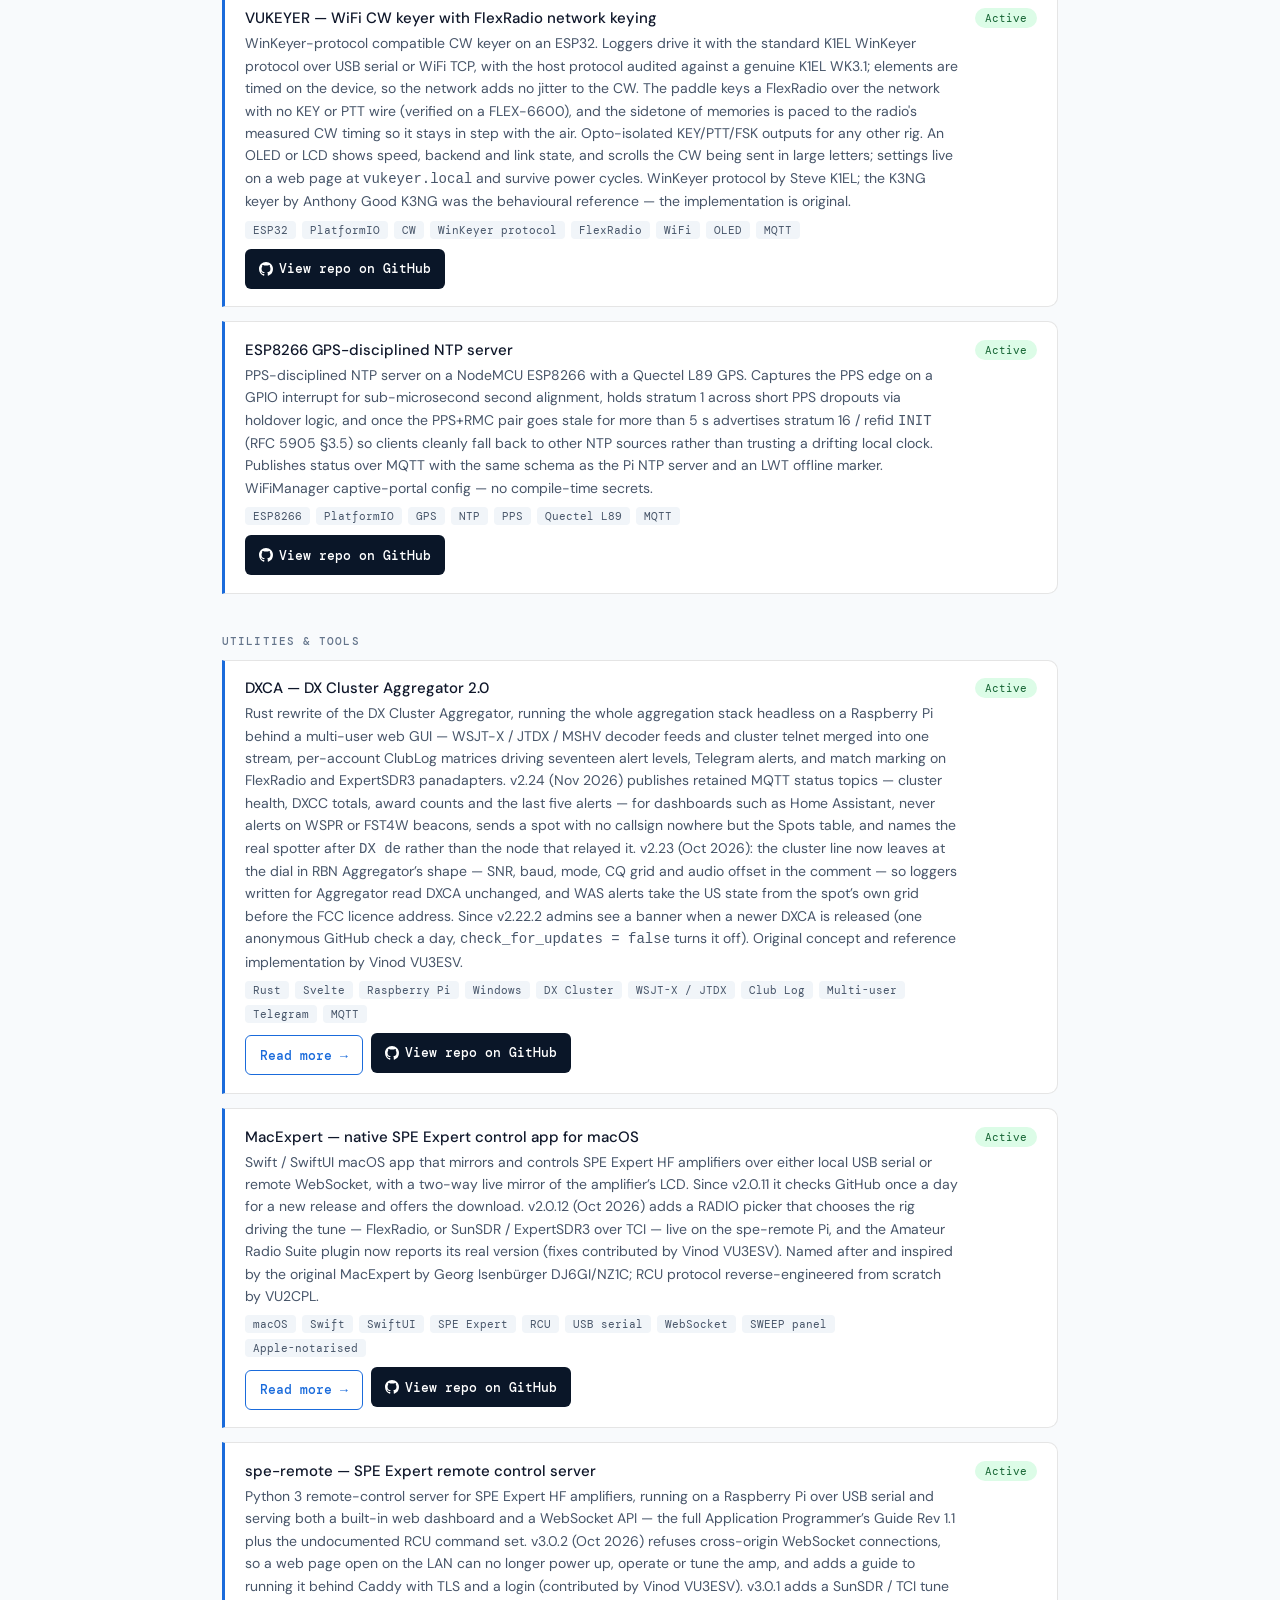
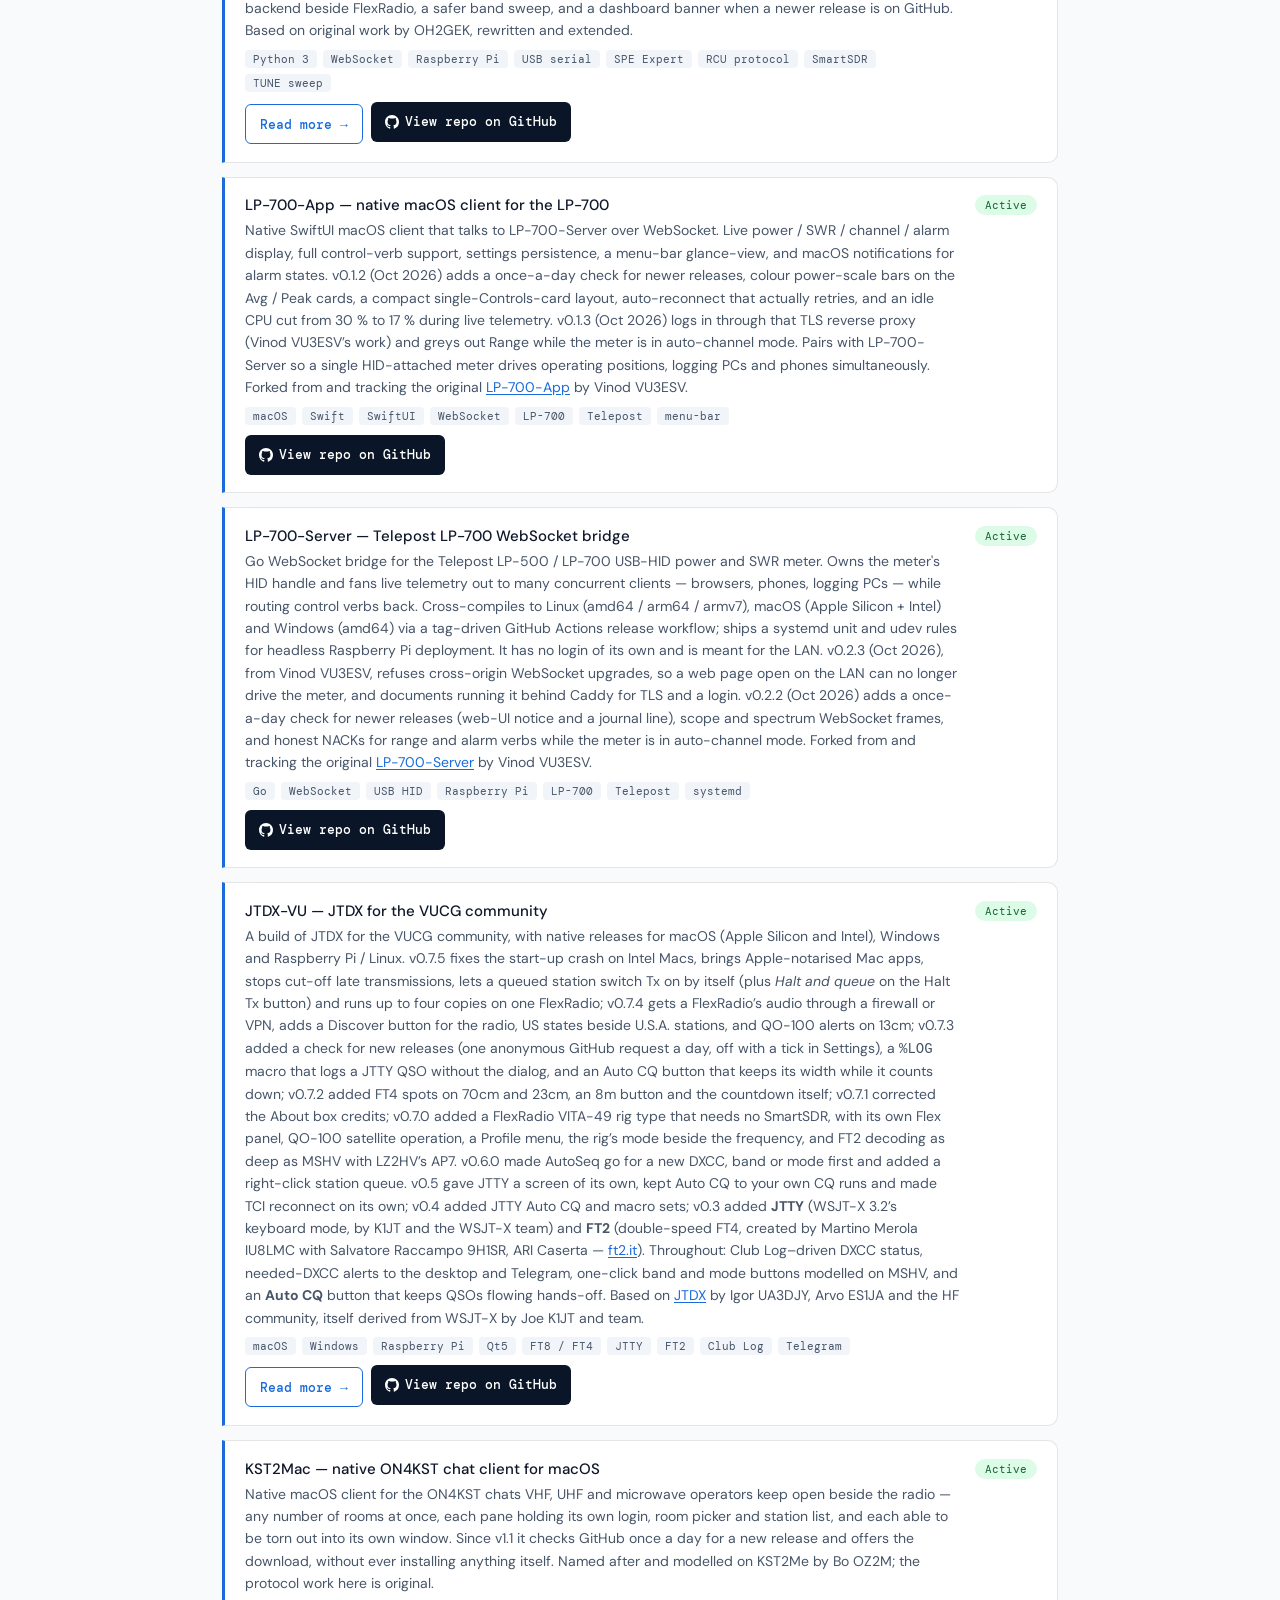
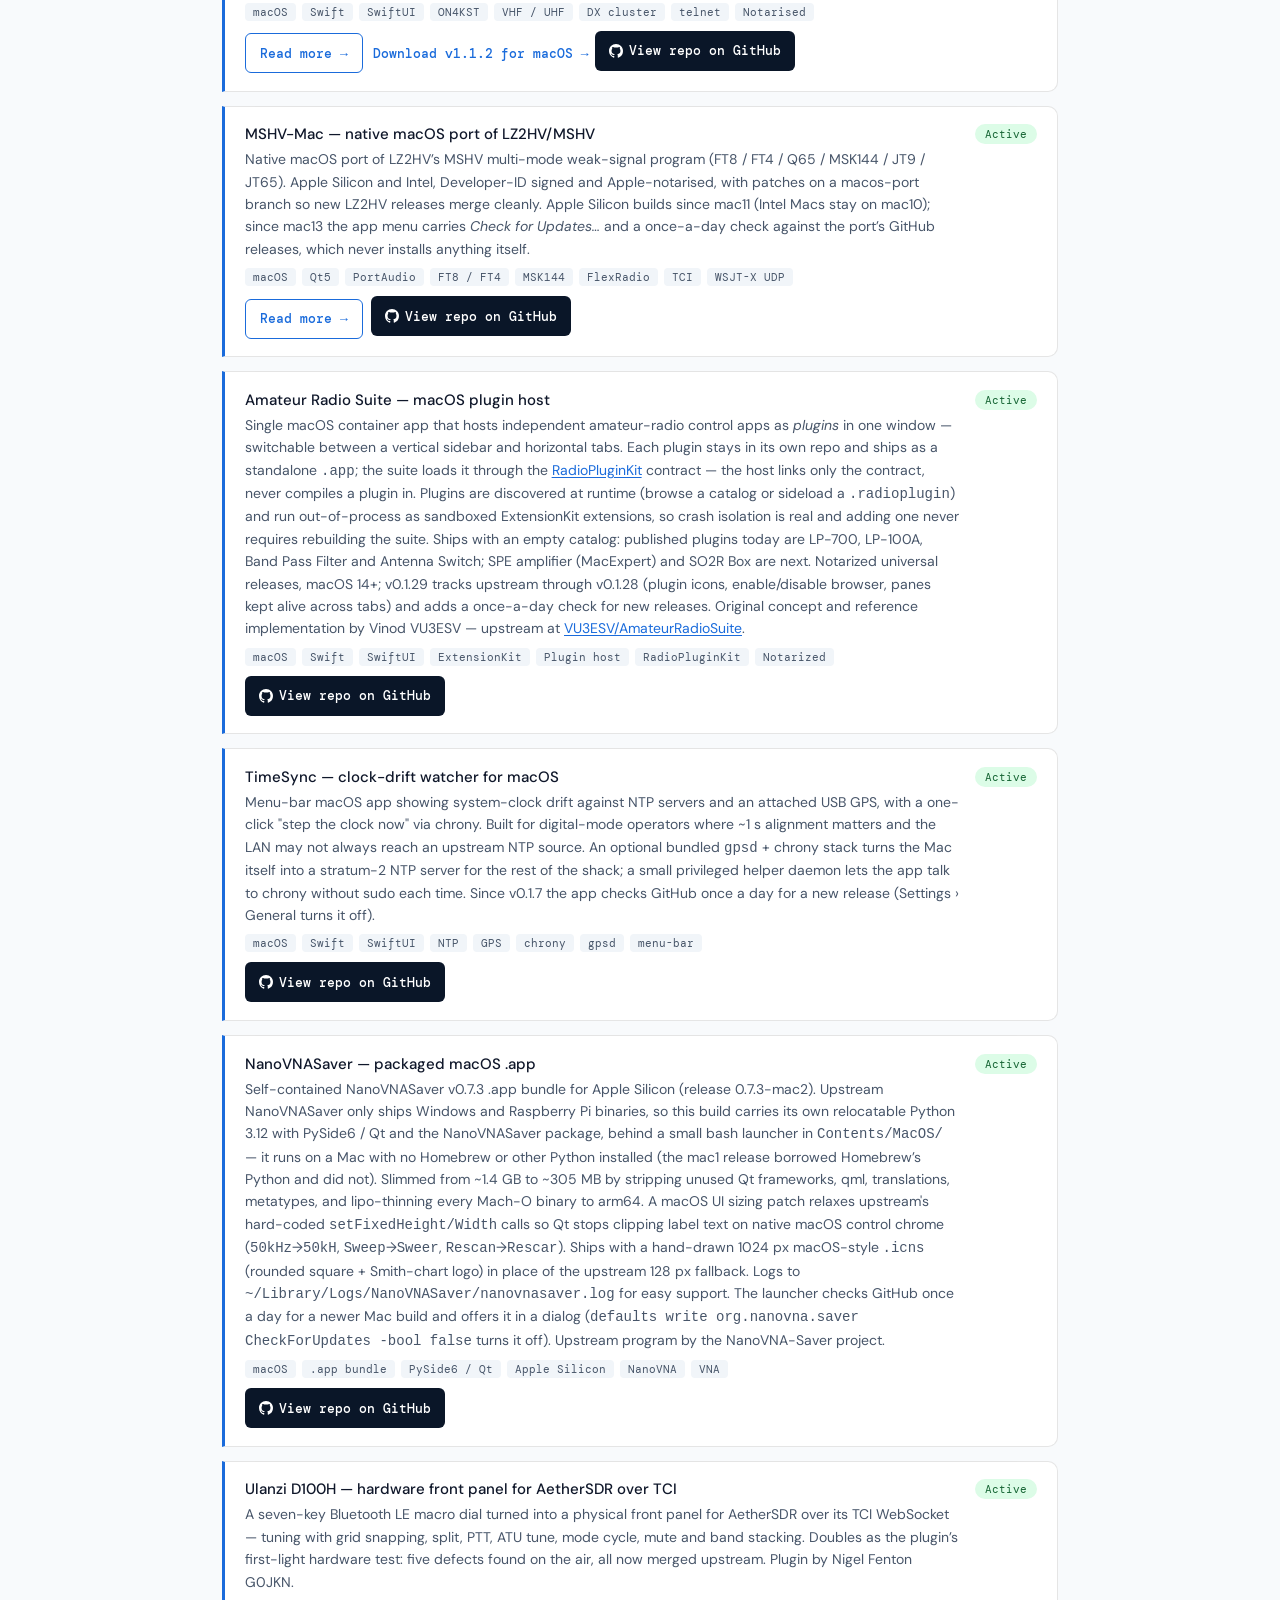
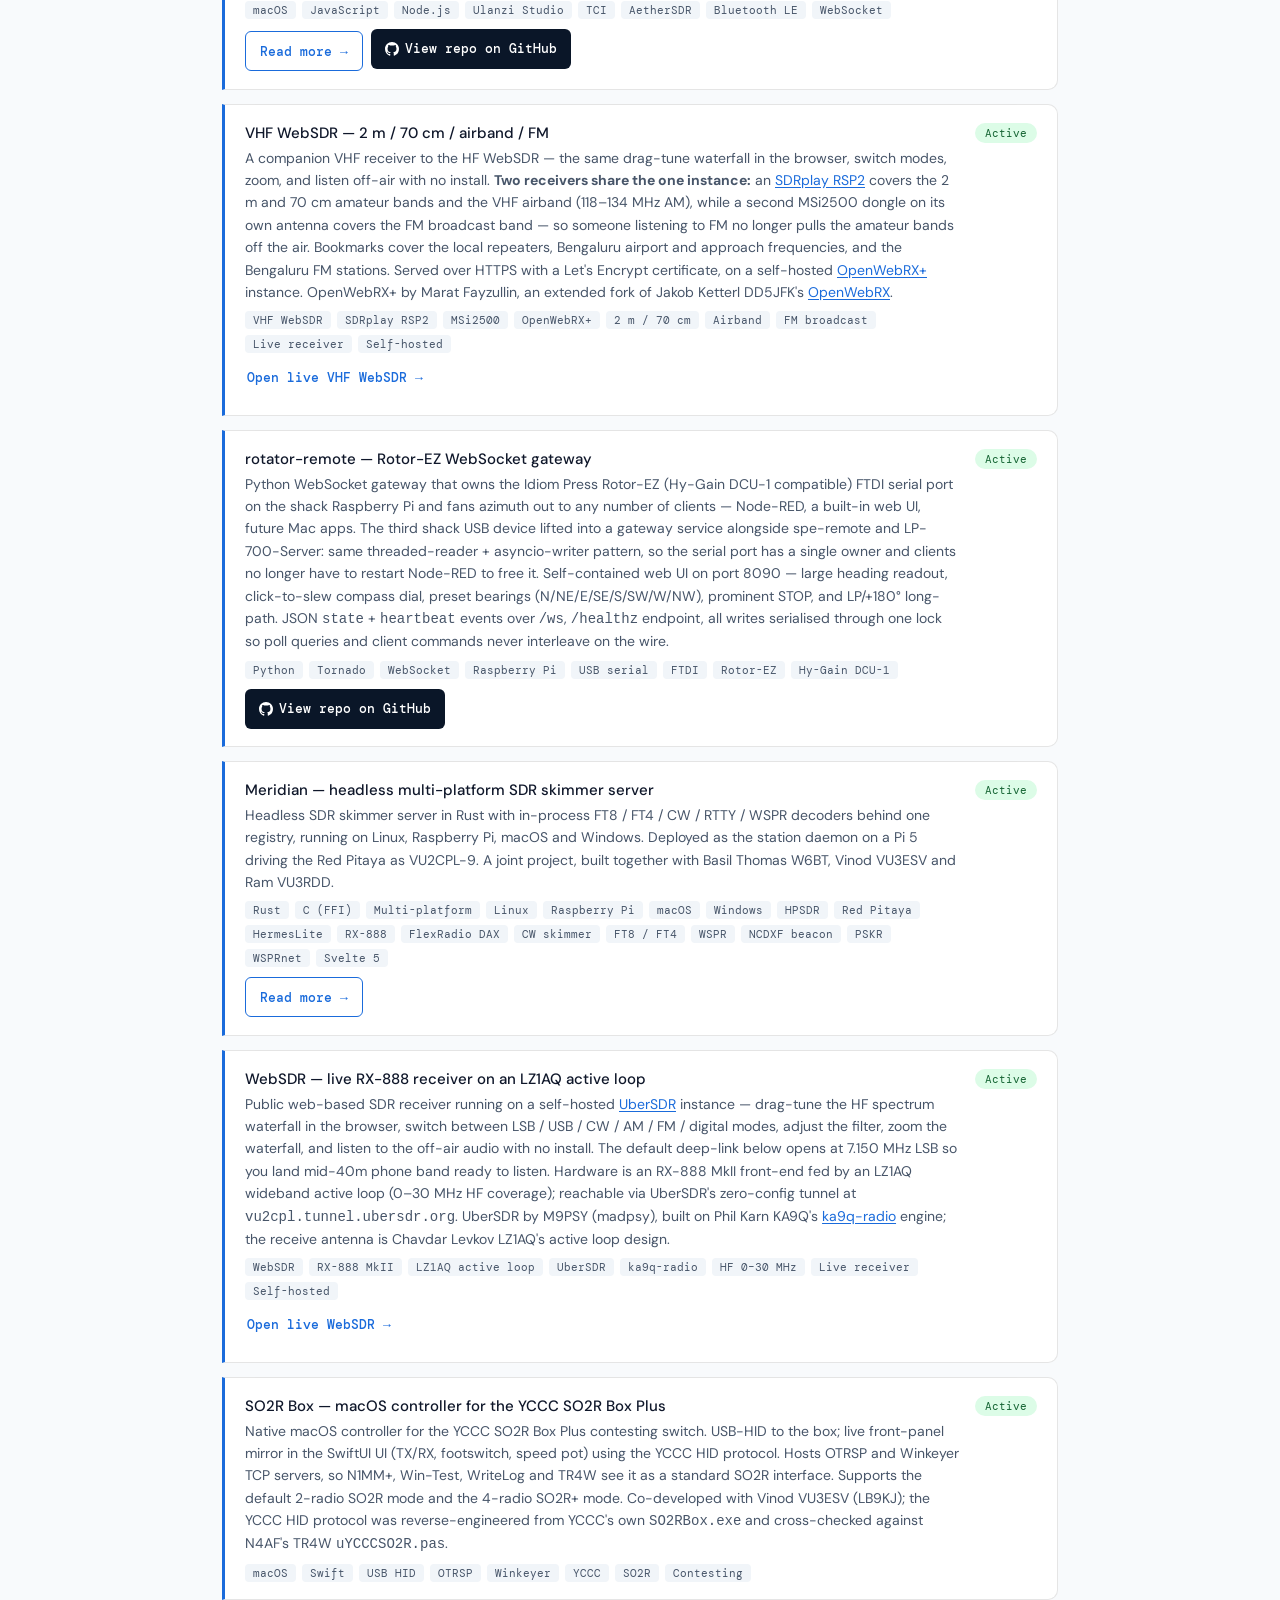
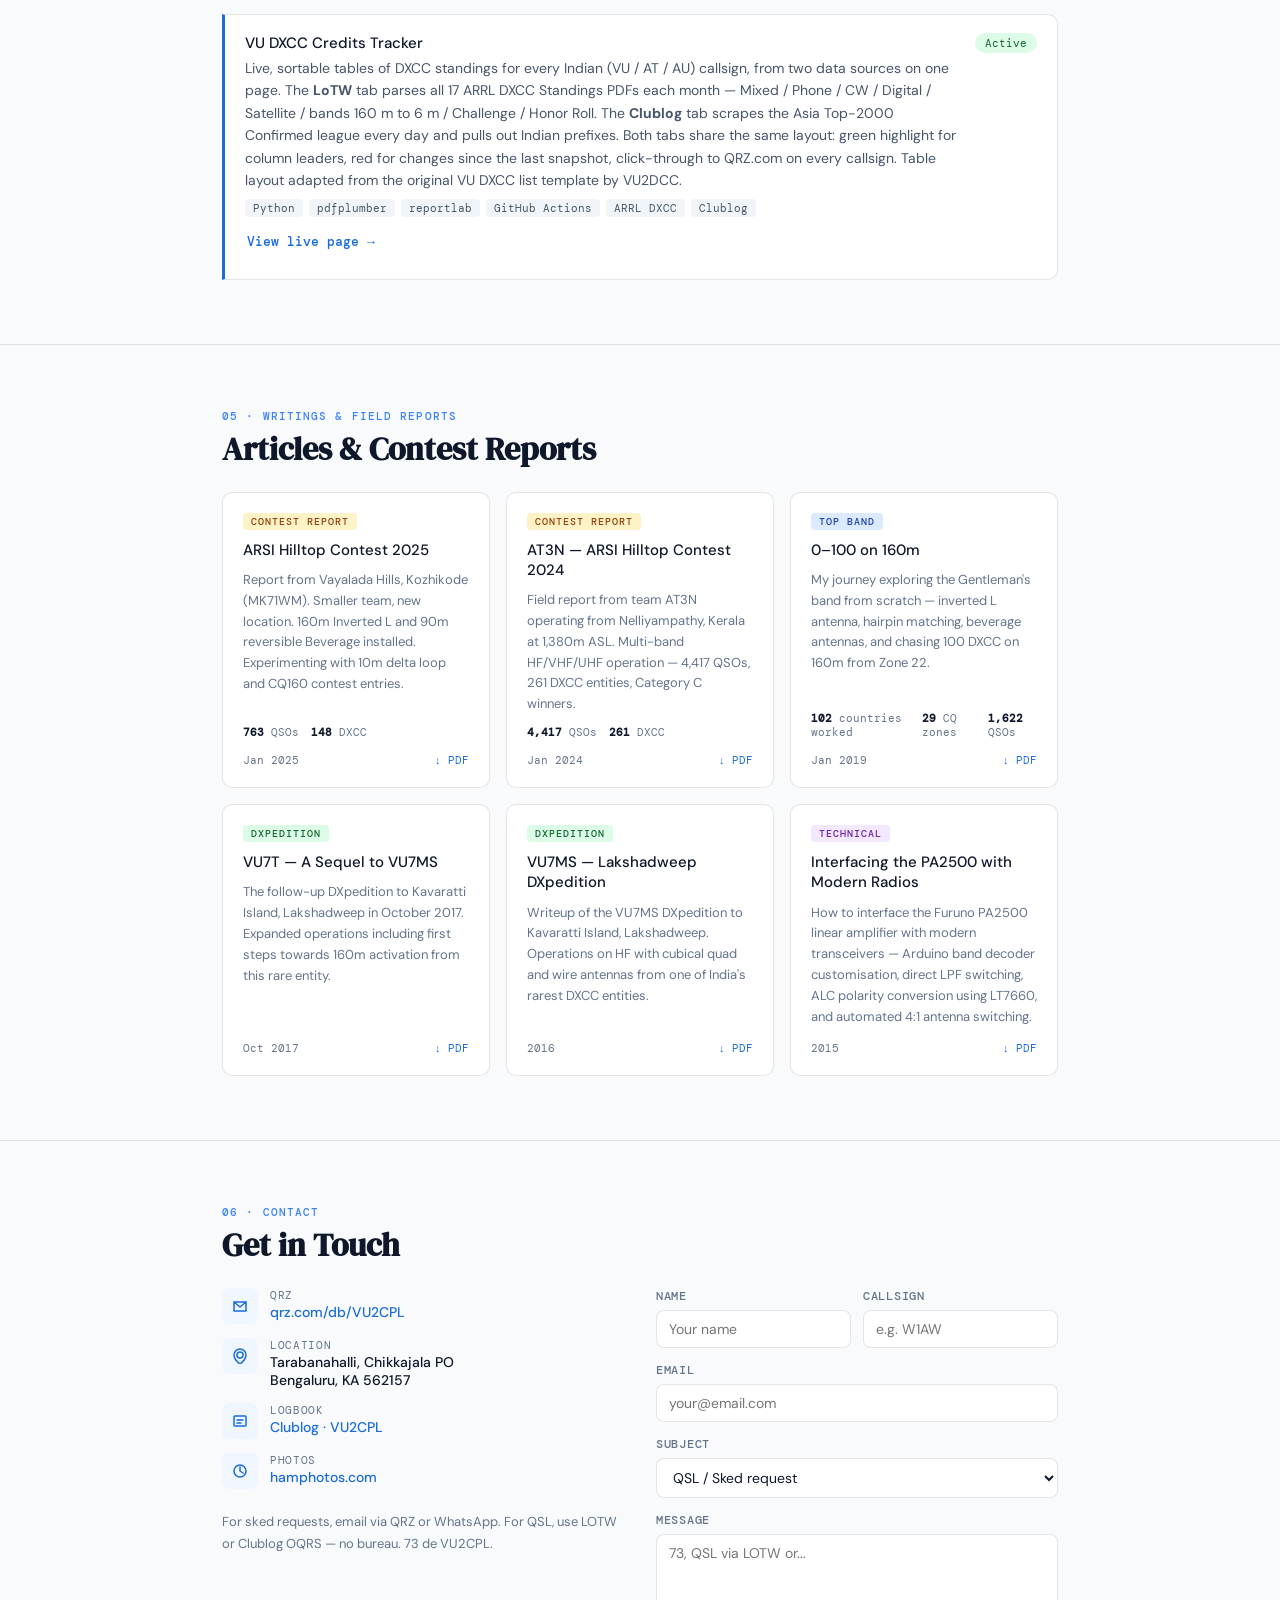
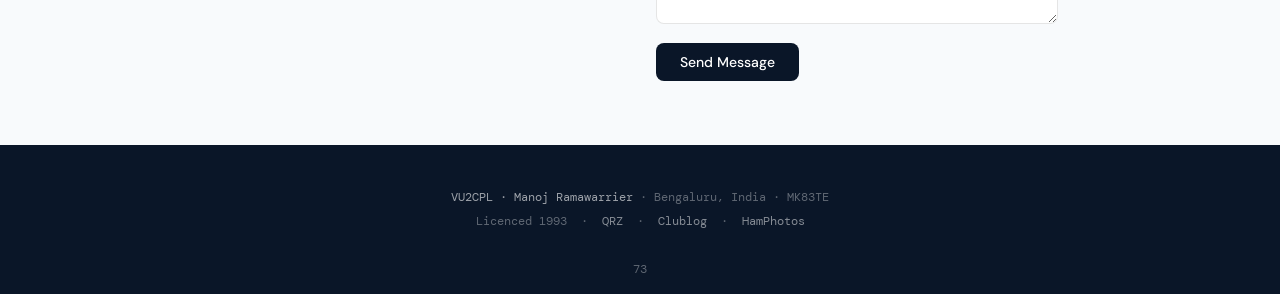
==== commit b9c46d25: "Add rgo-spe-cat card to Shack Firmware & Field Devices ESP32-S3 box tying the RGO ONE to the SPE Exp" ====
--- a/index.html
+++ b/index.html
@@ -255,6 +255,18 @@
 
   <div style="font-family:var(--mono);font-size:11px;font-weight:500;color:var(--muted);text-transform:uppercase;letter-spacing:0.1em;margin-bottom:12px;">Shack Firmware &amp; Field Devices</div>
   <div class="project-list" style="margin-bottom:2.5rem;">
+    <div class="project-card">
+      <div>
+        <div class="project-name">rgo-spe-cat — RGO ONE CAT, audio and PTT box for the SPE amp</div>
+        <div class="project-desc">One small 3D-printed box that ties an RGO ONE to an SPE Expert amplifier and a PC. An ESP32-S3 acts as USB host to the radio's FTDI CAT port, polls it every 150 ms, and answers the amp's Kenwood <code>IF;</code> polls over 5 V TTL, so the SPE follows every band change with no band-data cable. The same box serves Kenwood CAT over Wi-Fi (TCP 4533, Hamlib model TS-480) for WSJT-X and loggers, and turns <code>TX;</code>/<code>RX;</code> into the radio's USB RTS line, because the RGO ONE's own CAT <code>TX;</code> only shows TX without transmitting. A CM108 USB sound card inside the box carries RX and TX audio to the radio's ACC1 port. Rig state goes to the shack MQTT broker; updates over Wi-Fi OTA.</div>
+        <div class="project-tags"><span class="proj-tag">ESP32-S3</span><span class="proj-tag">PlatformIO</span><span class="proj-tag">USB host</span><span class="proj-tag">RGO ONE</span><span class="proj-tag">SPE Expert</span><span class="proj-tag">Kenwood CAT</span><span class="proj-tag">WSJT-X</span><span class="proj-tag">MQTT</span><span class="proj-tag">OpenSCAD</span></div>
+        <a class="repo-btn" href="https://github.com/vu2cpl/rgo-spe-cat" target="_blank" rel="noopener">
+          <svg width="14" height="14" viewBox="0 0 16 16" fill="currentColor" aria-hidden="true"><path d="M8 0C3.58 0 0 3.58 0 8c0 3.54 2.29 6.53 5.47 7.59.4.07.55-.17.55-.38 0-.19-.01-.82-.01-1.49-2.01.37-2.53-.49-2.69-.94-.09-.23-.48-.94-.82-1.13-.28-.15-.68-.52-.01-.53.63-.01 1.08.58 1.23.82.72 1.21 1.87.87 2.33.66.07-.52.28-.87.51-1.07-1.78-.2-3.64-.89-3.64-3.95 0-.87.31-1.59.82-2.15-.08-.2-.36-1.02.08-2.12 0 0 .67-.21 2.2.82.64-.18 1.32-.27 2-.27.68 0 1.36.09 2 .27 1.53-1.04 2.2-.82 2.2-.82.44 1.1.16 1.92.08 2.12.51.56.82 1.27.82 2.15 0 3.07-1.87 3.75-3.65 3.95.29.25.54.73.54 1.48 0 1.07-.01 1.93-.01 2.2 0 .21.15.46.55.38A8.013 8.013 0 0016 8c0-4.42-3.58-8-8-8z"/></svg>
+          View repo on GitHub
+        </a>
+      </div>
+      <span class="status-badge status-active">Active</span>
+    </div>
     <div class="project-card">
       <div>
         <div class="project-name">Pi GPS NTP Server — shack stratum-1 timeserver</div>
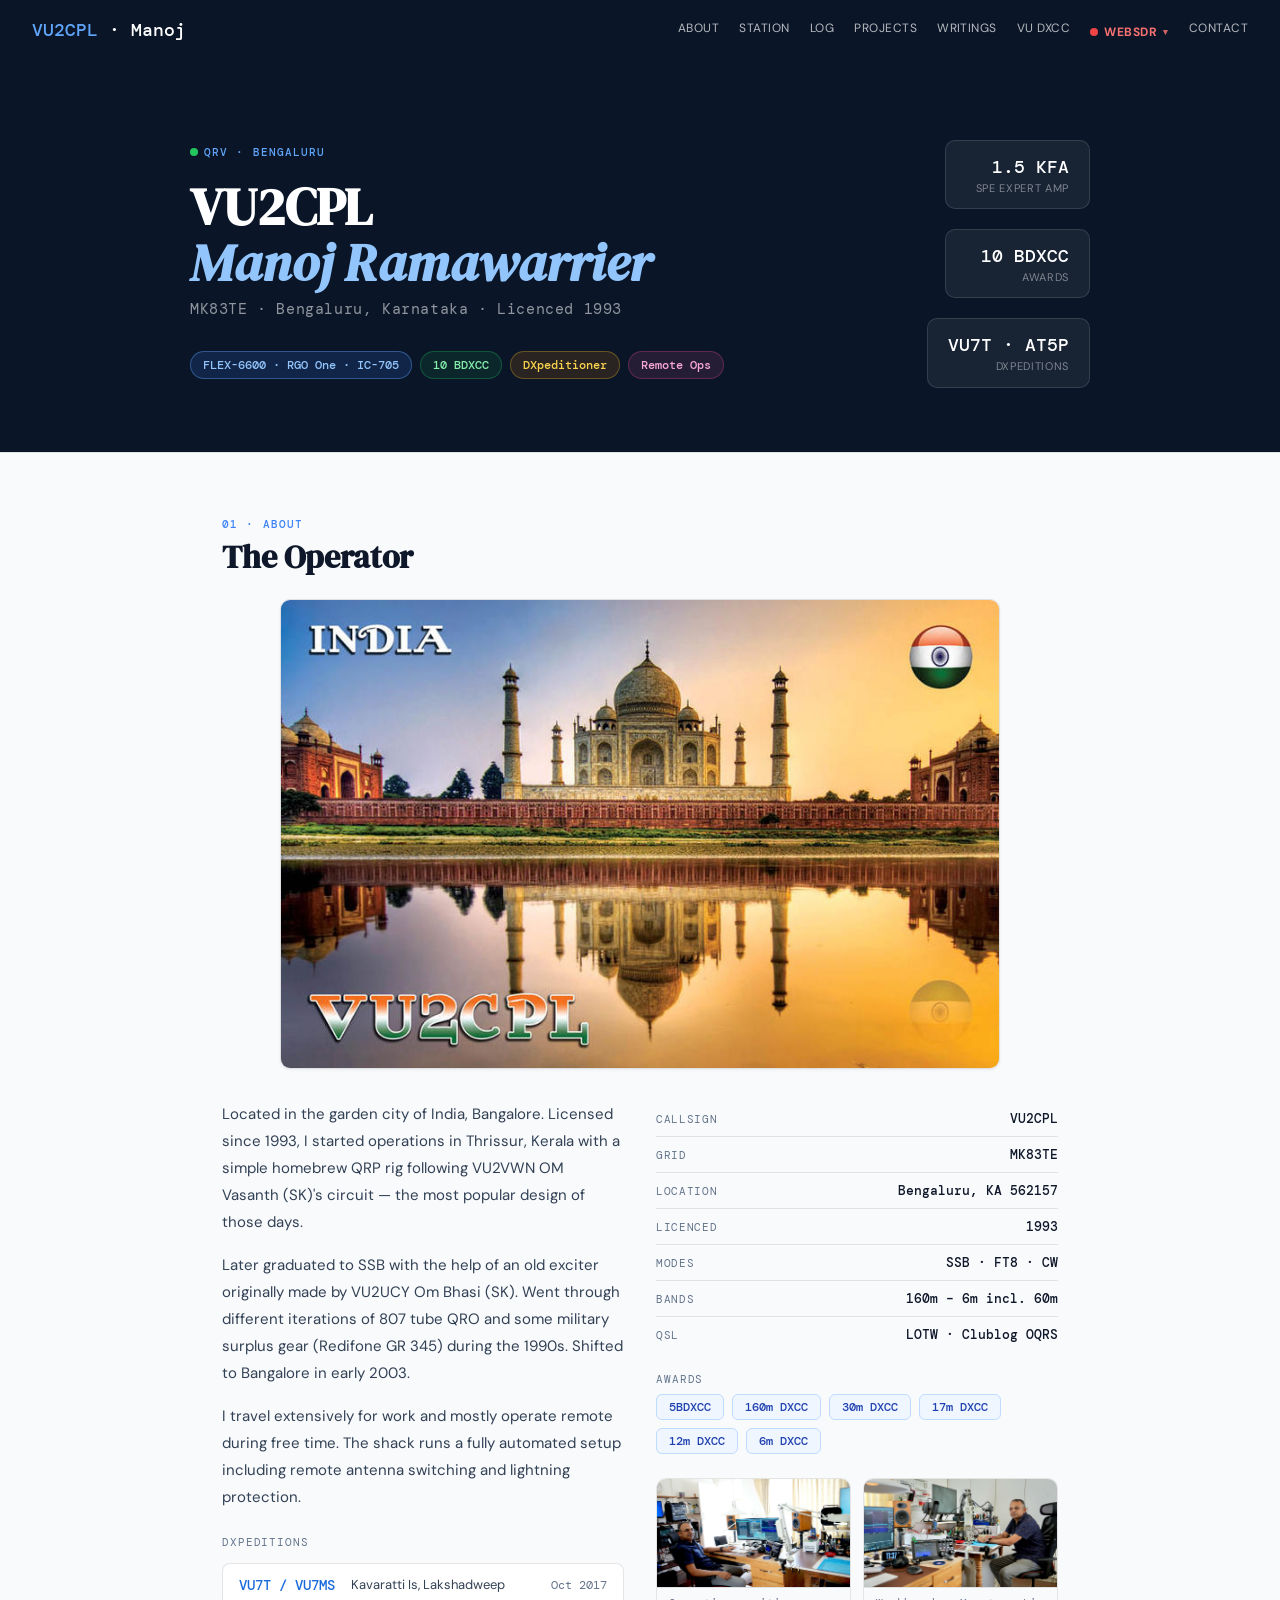
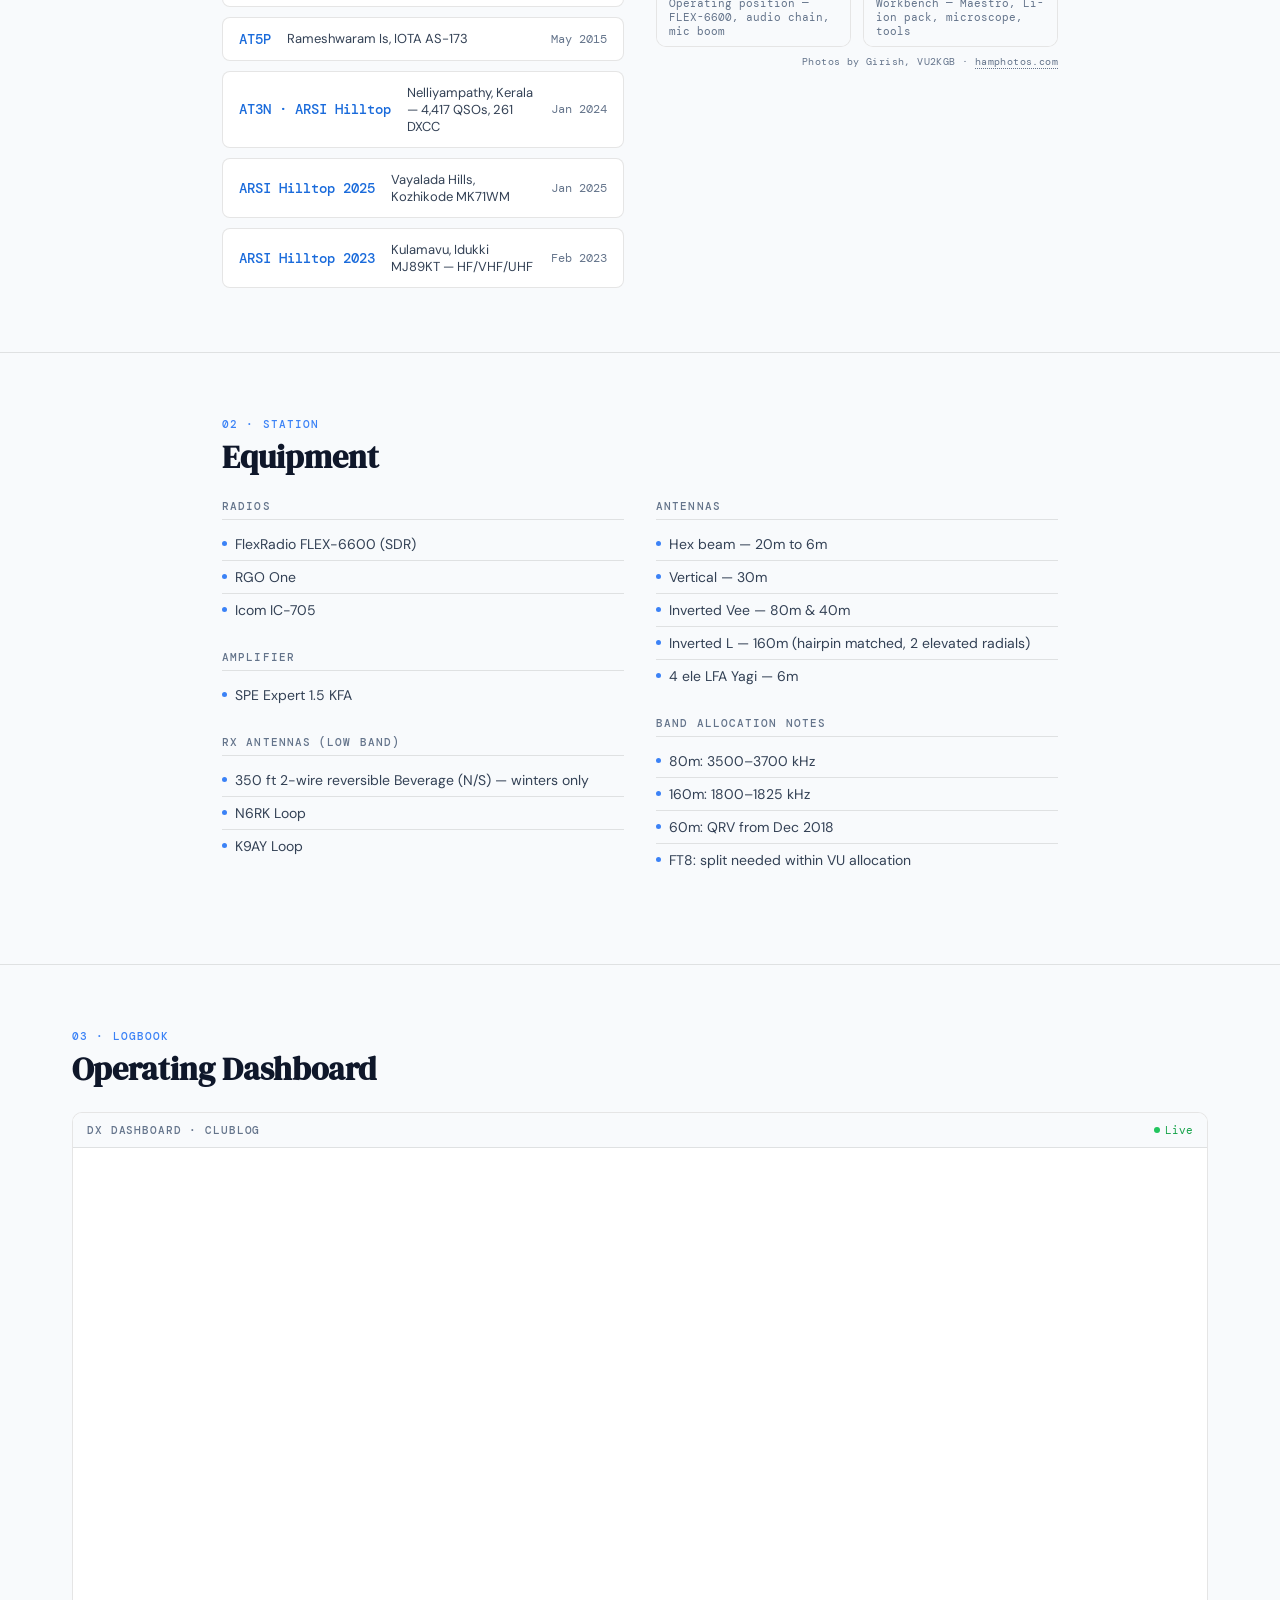
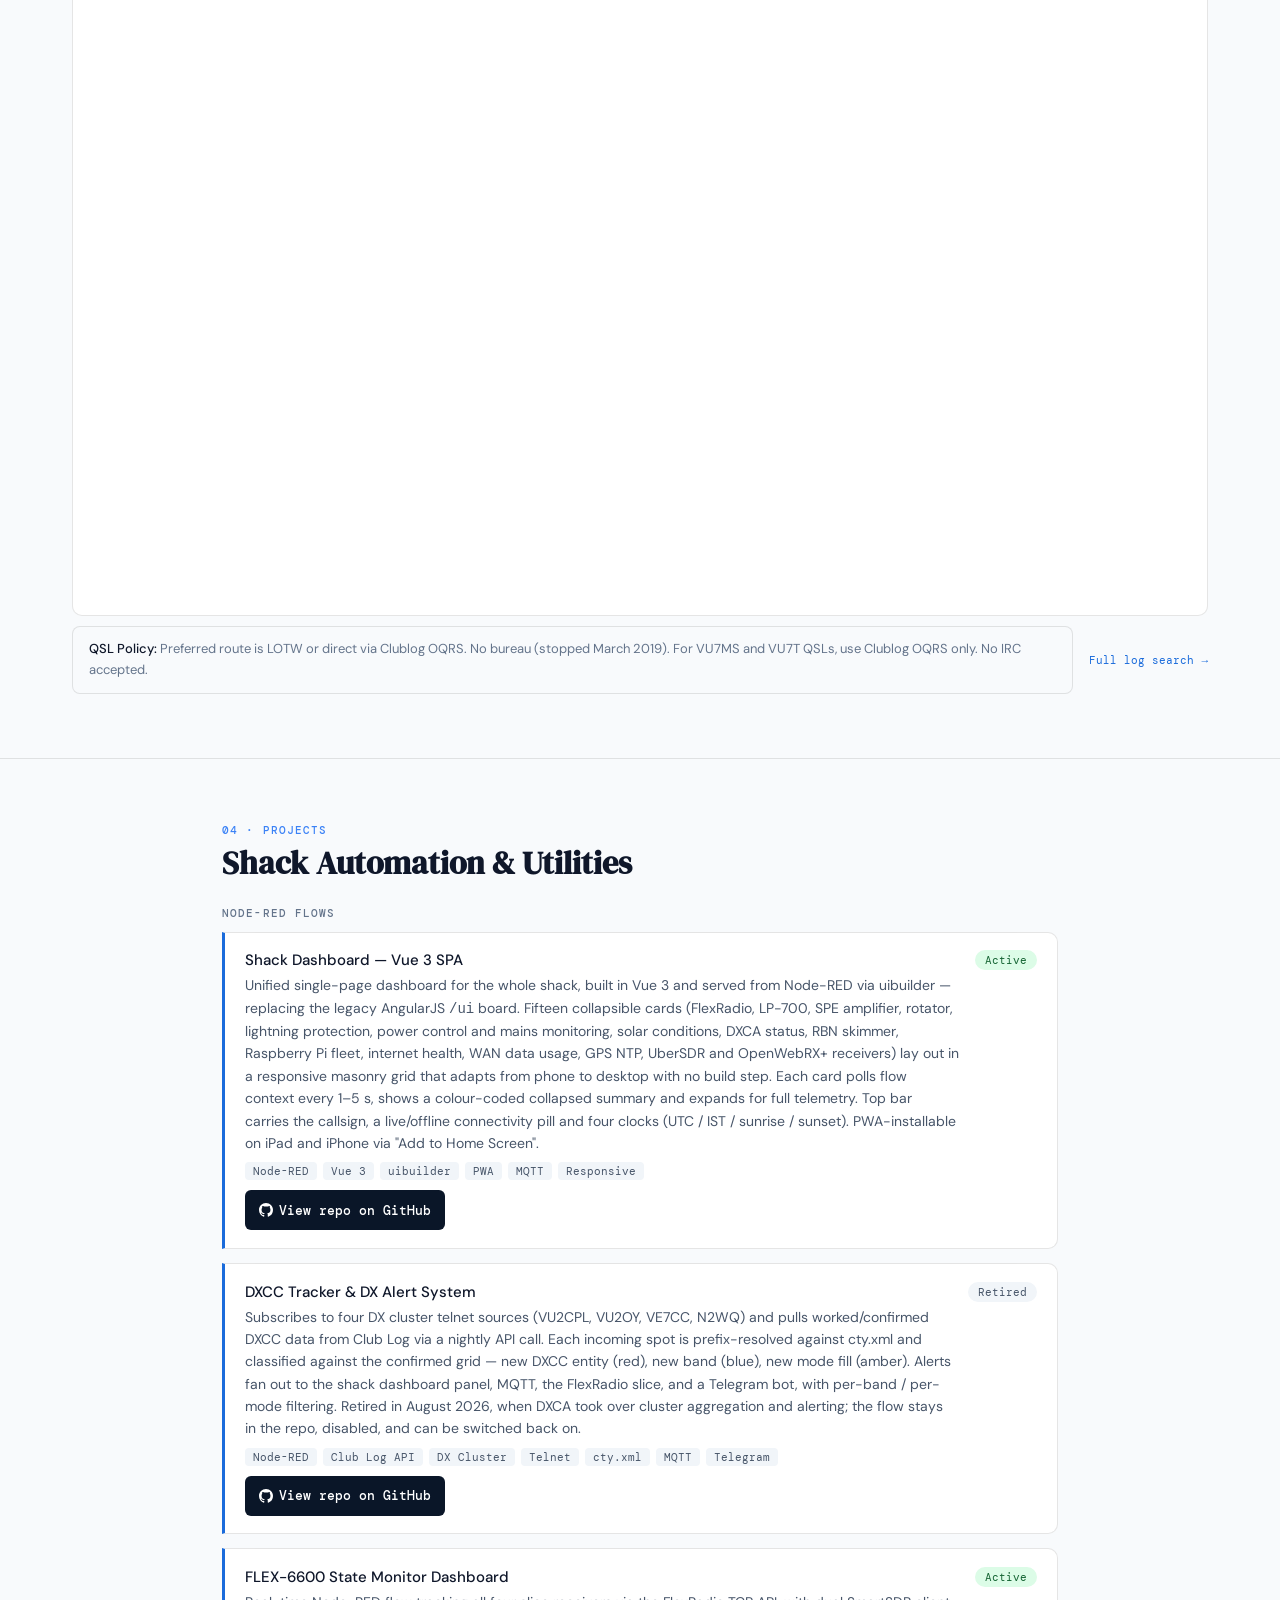
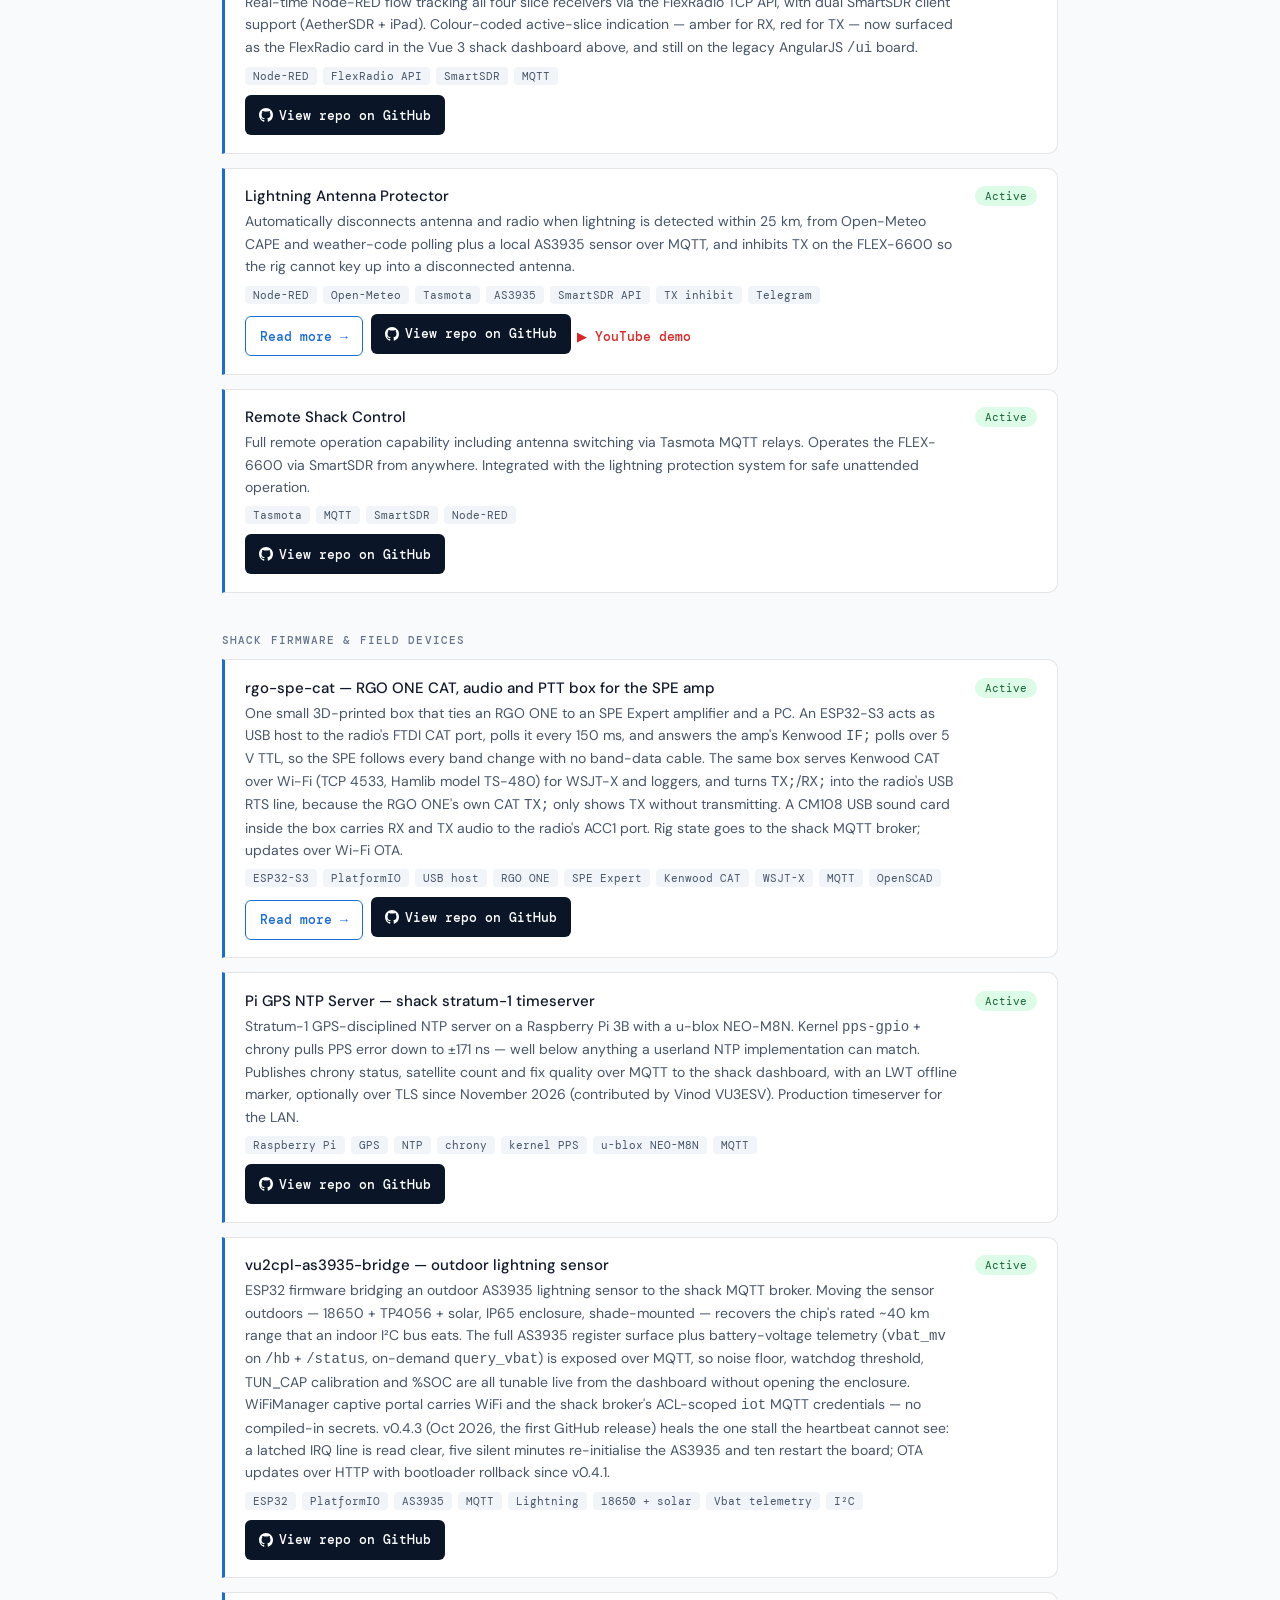
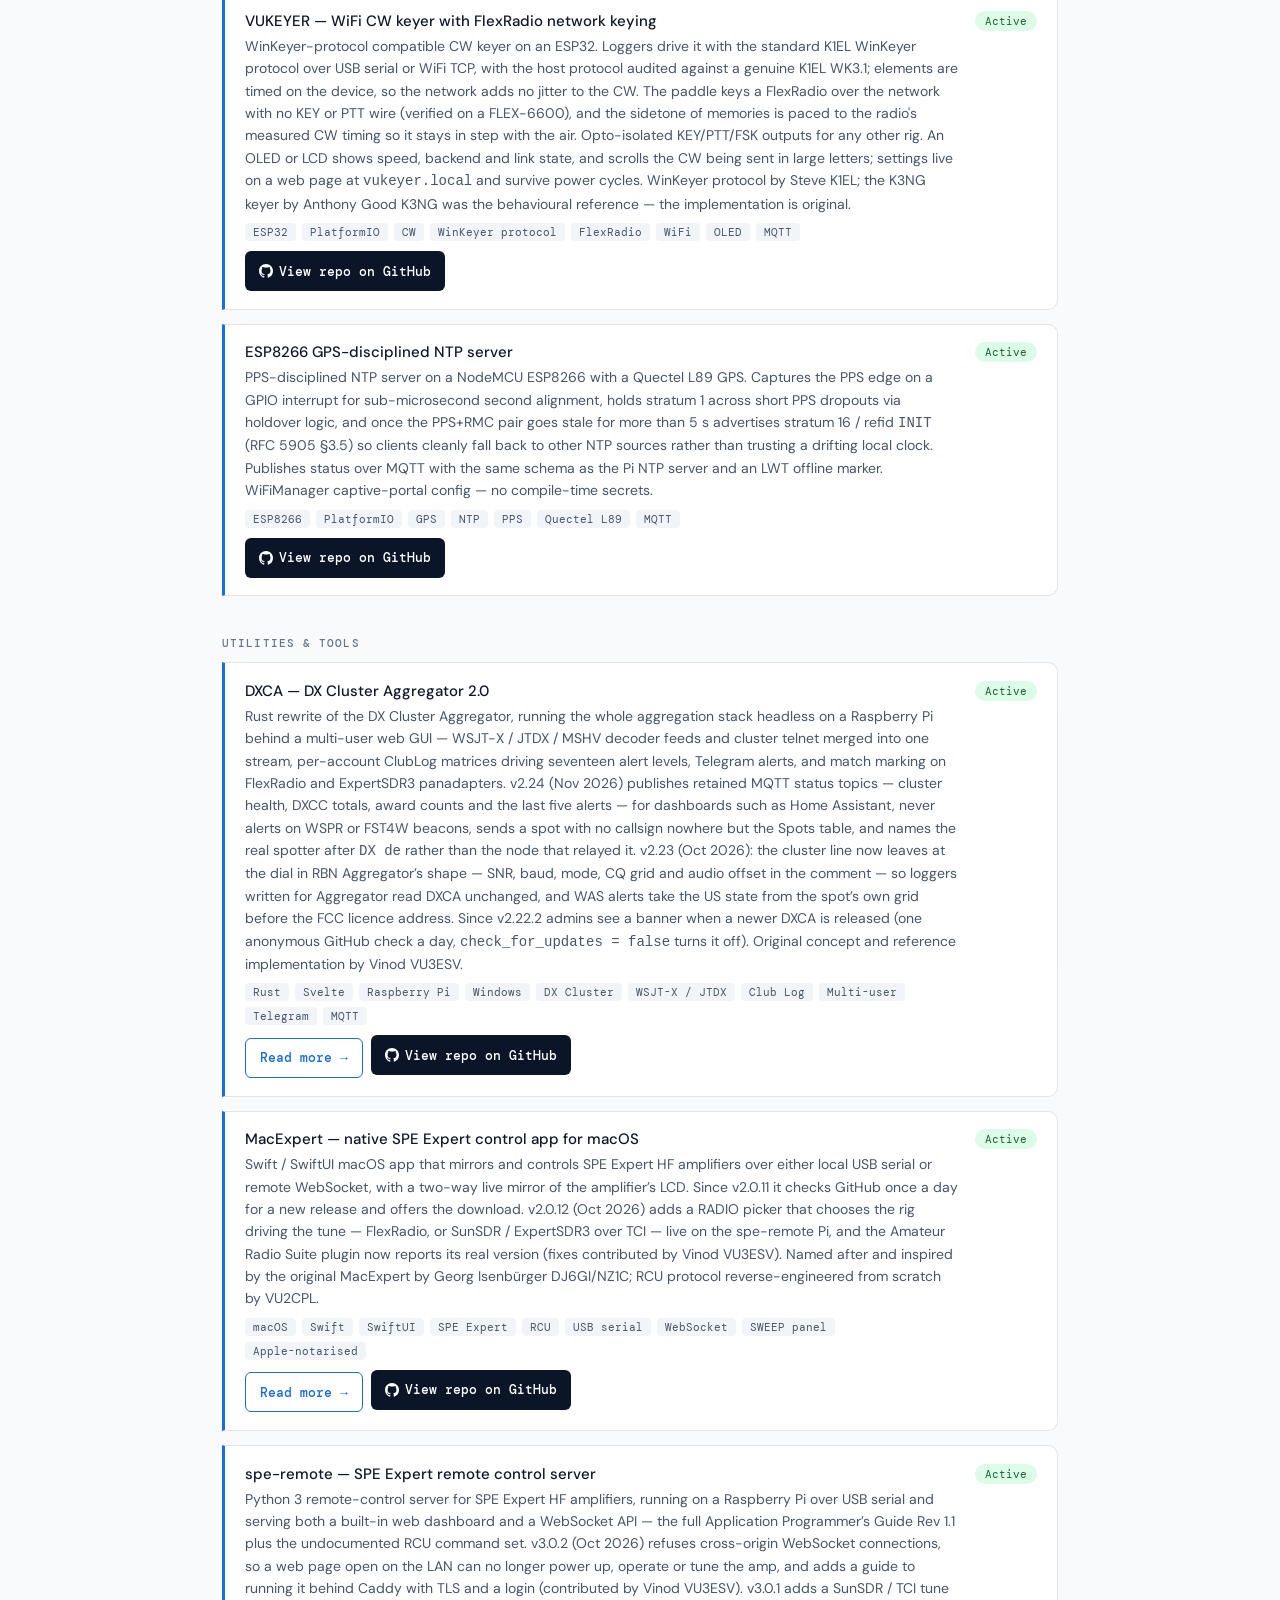
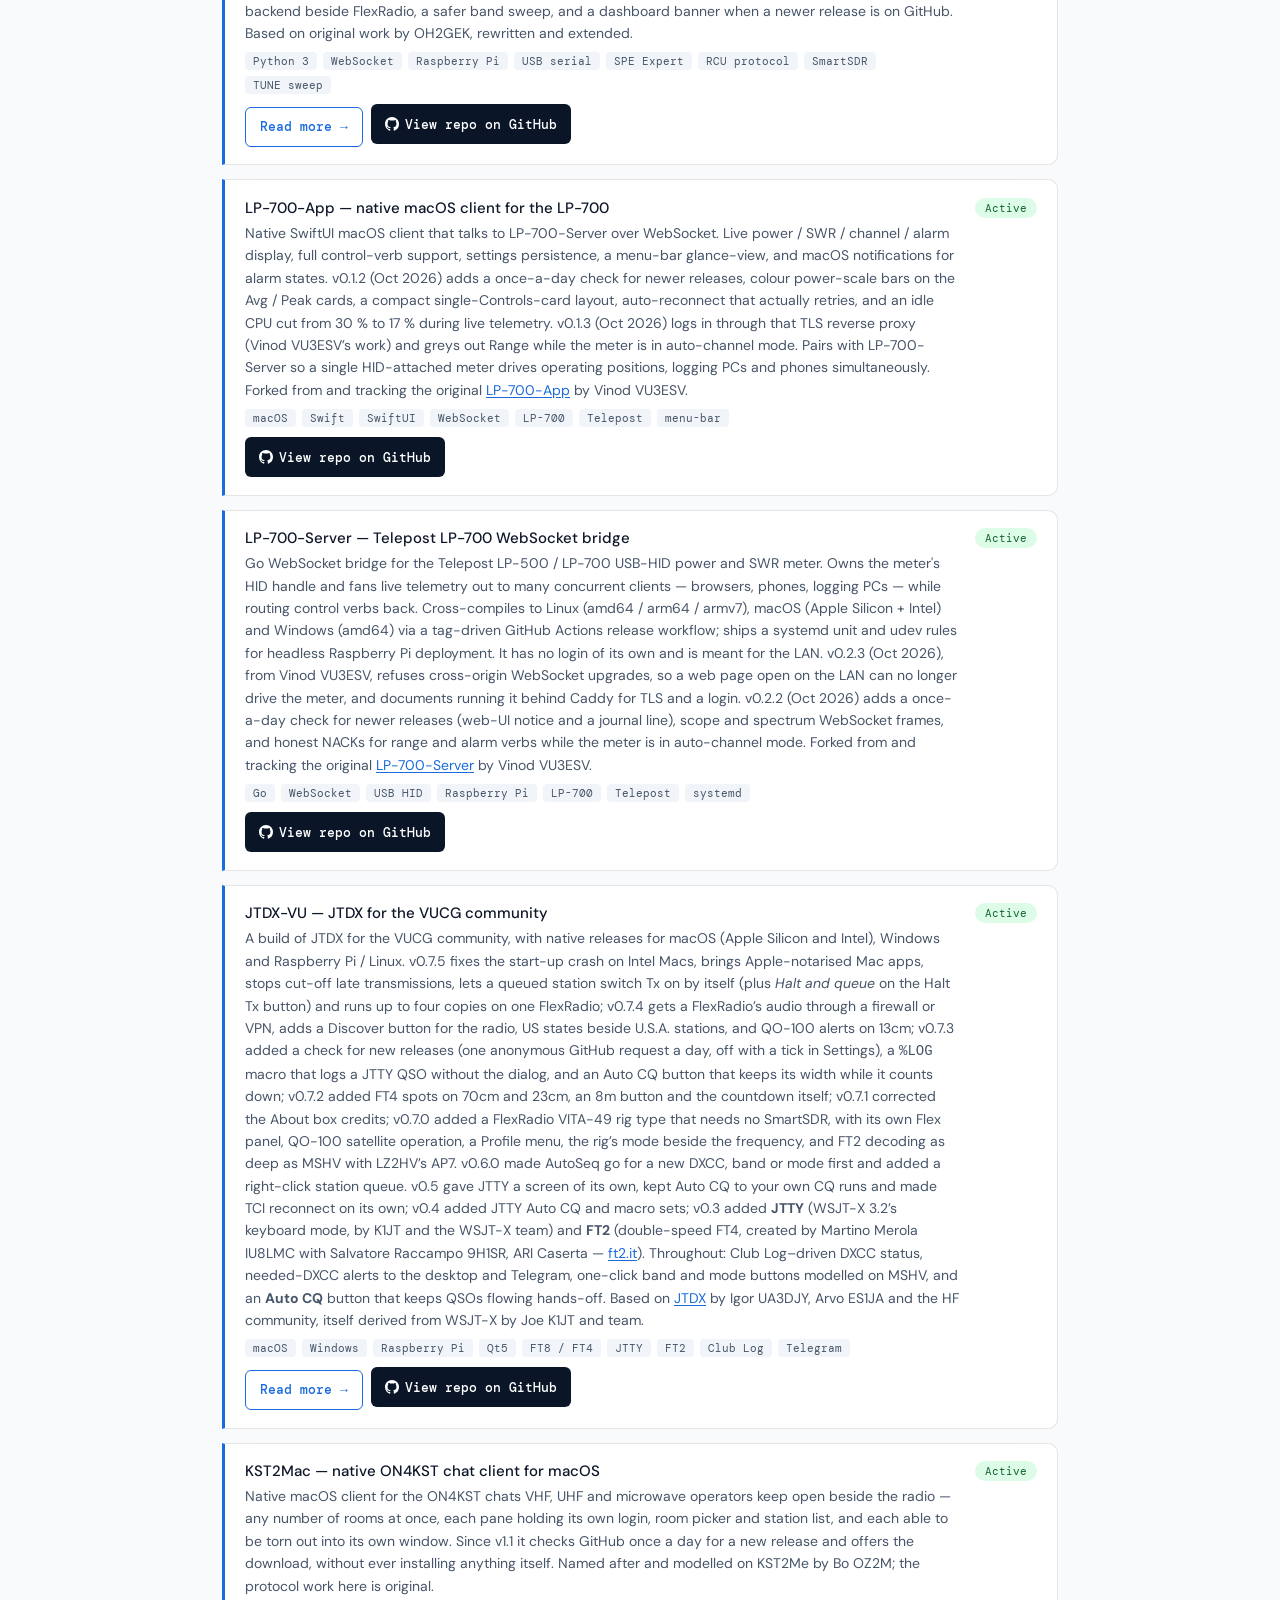
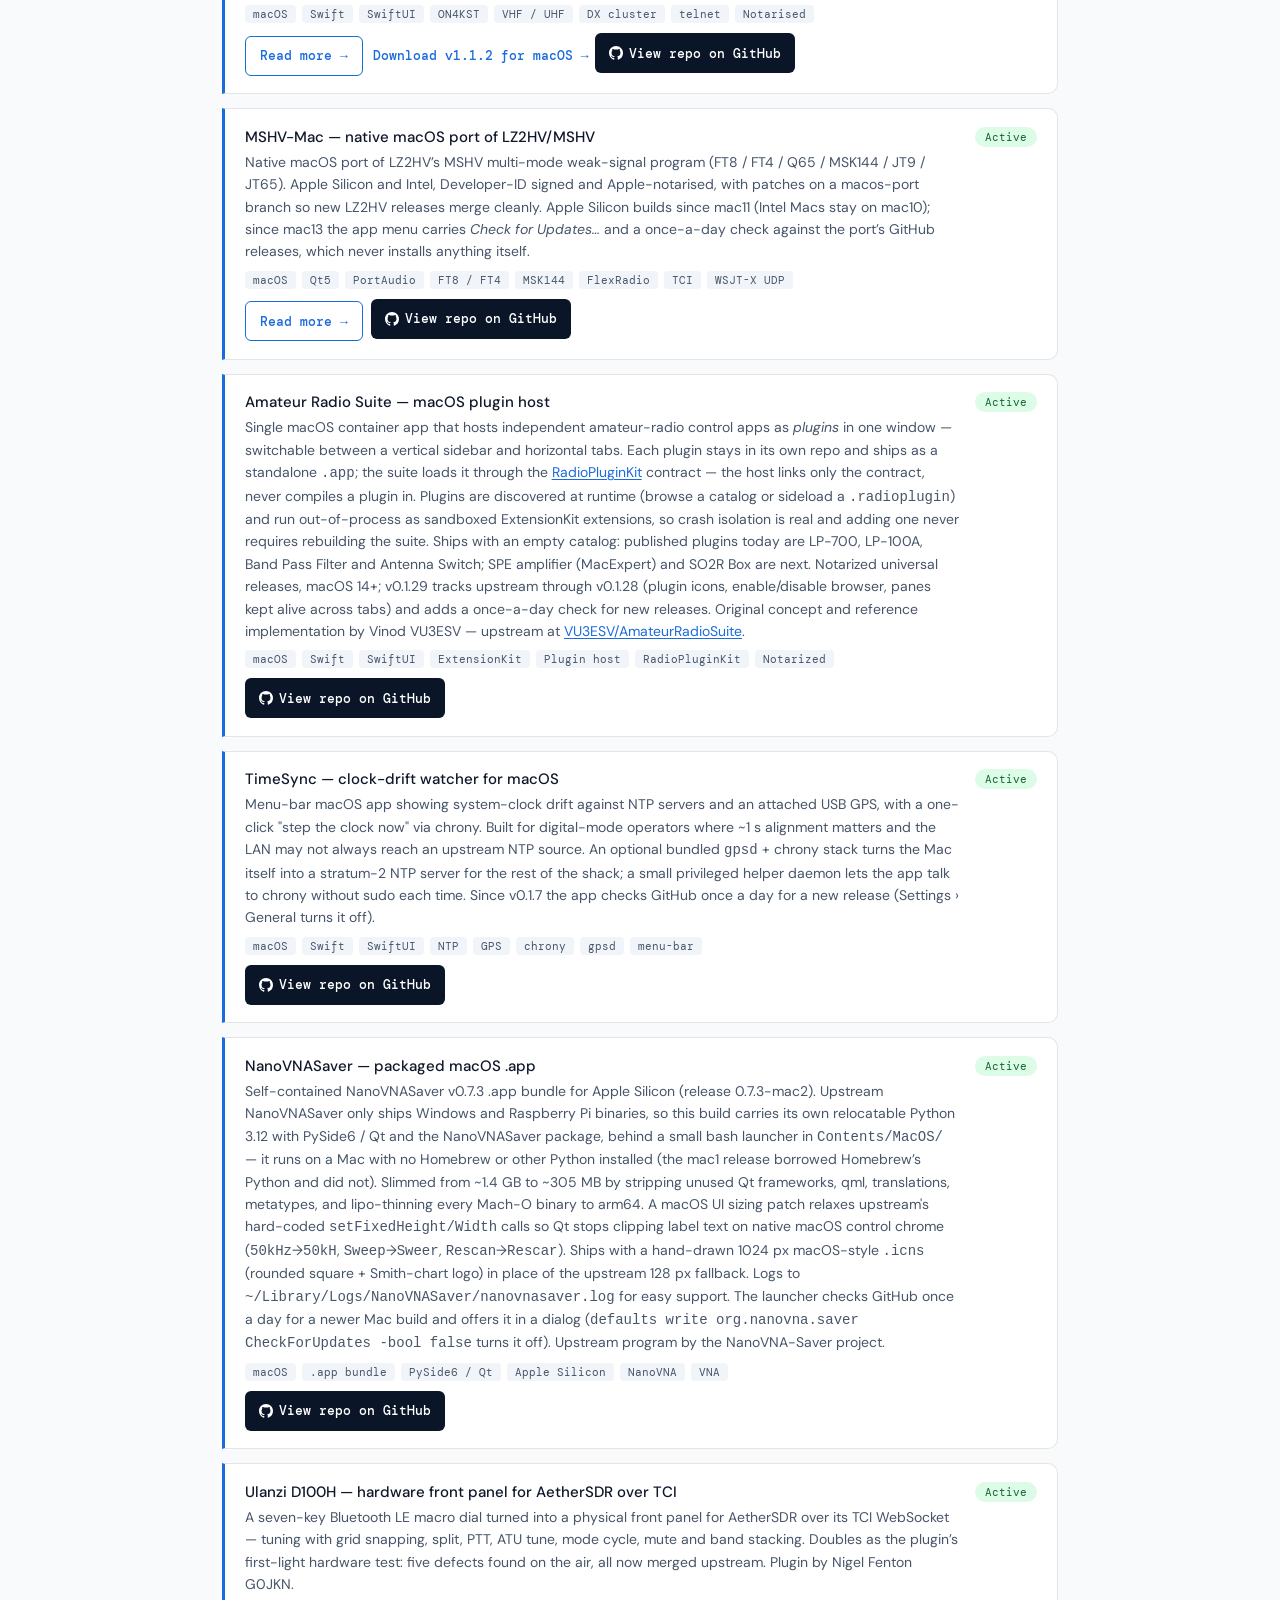
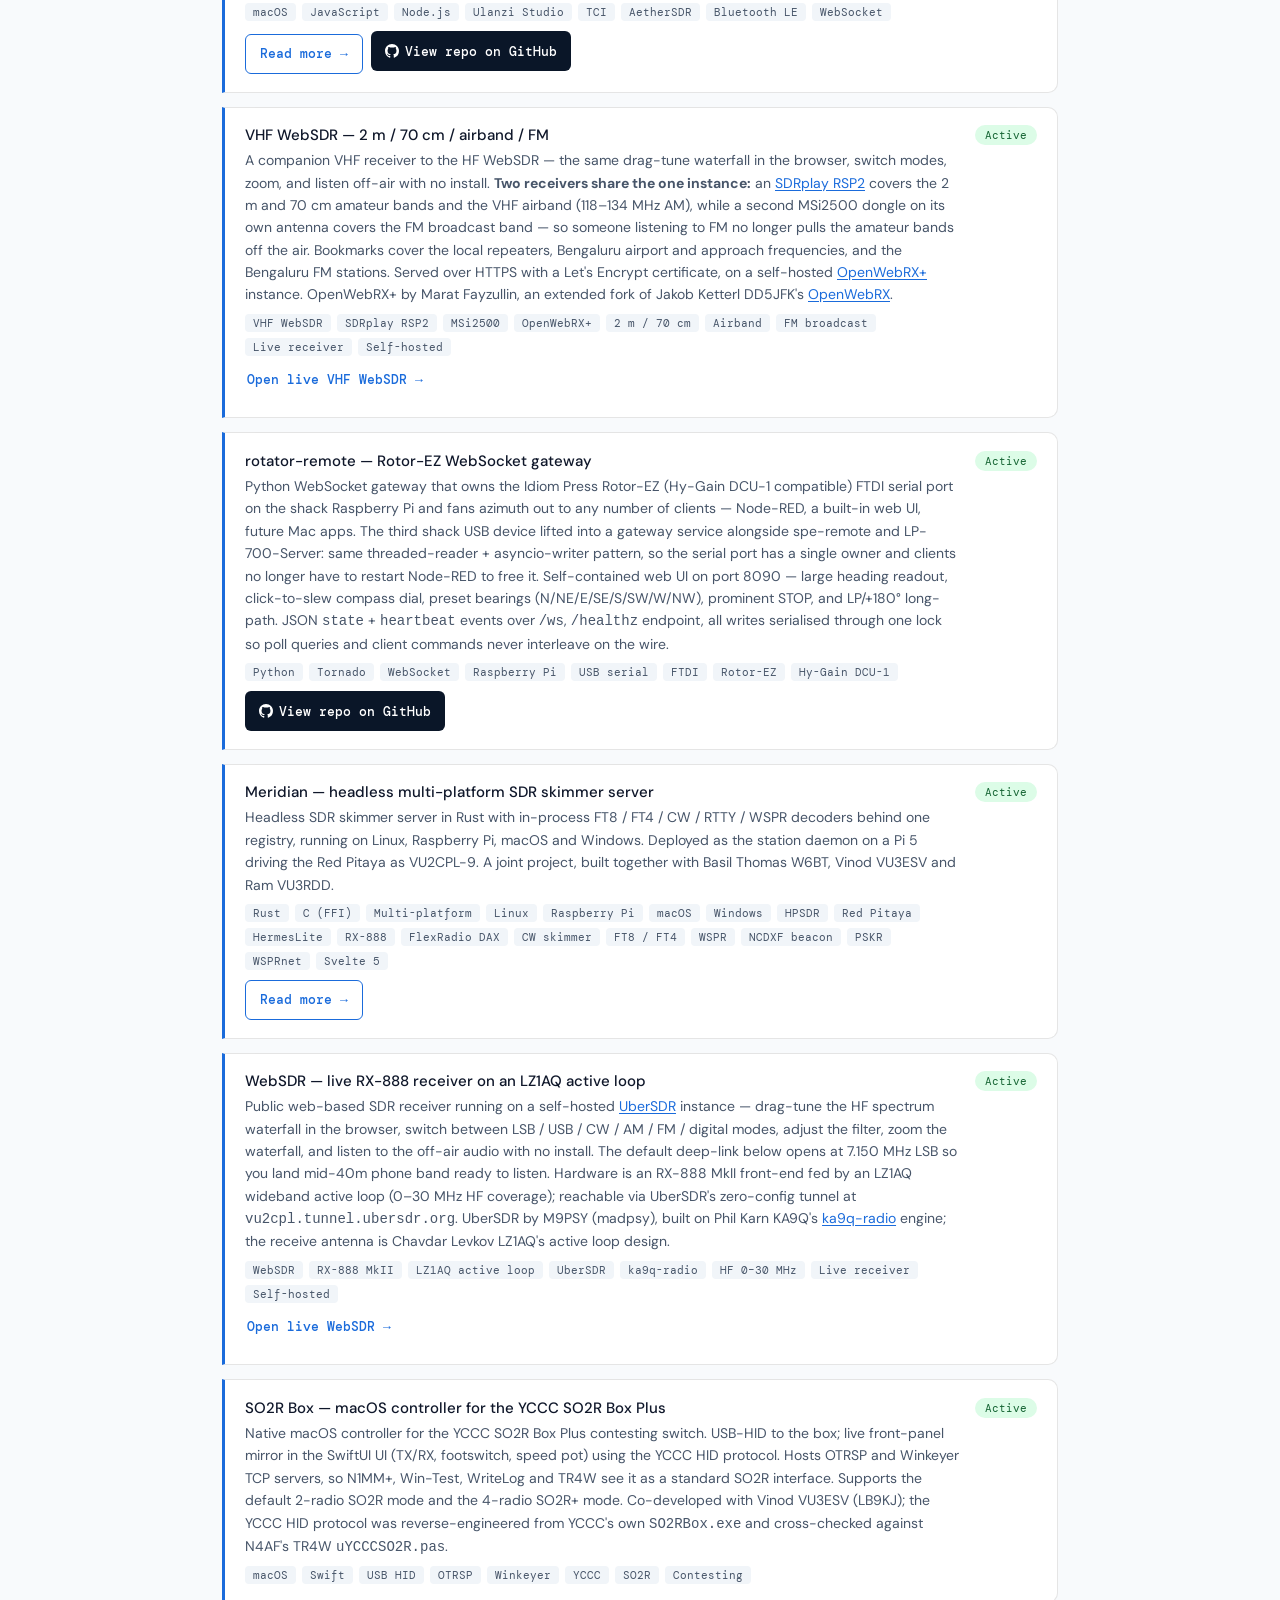
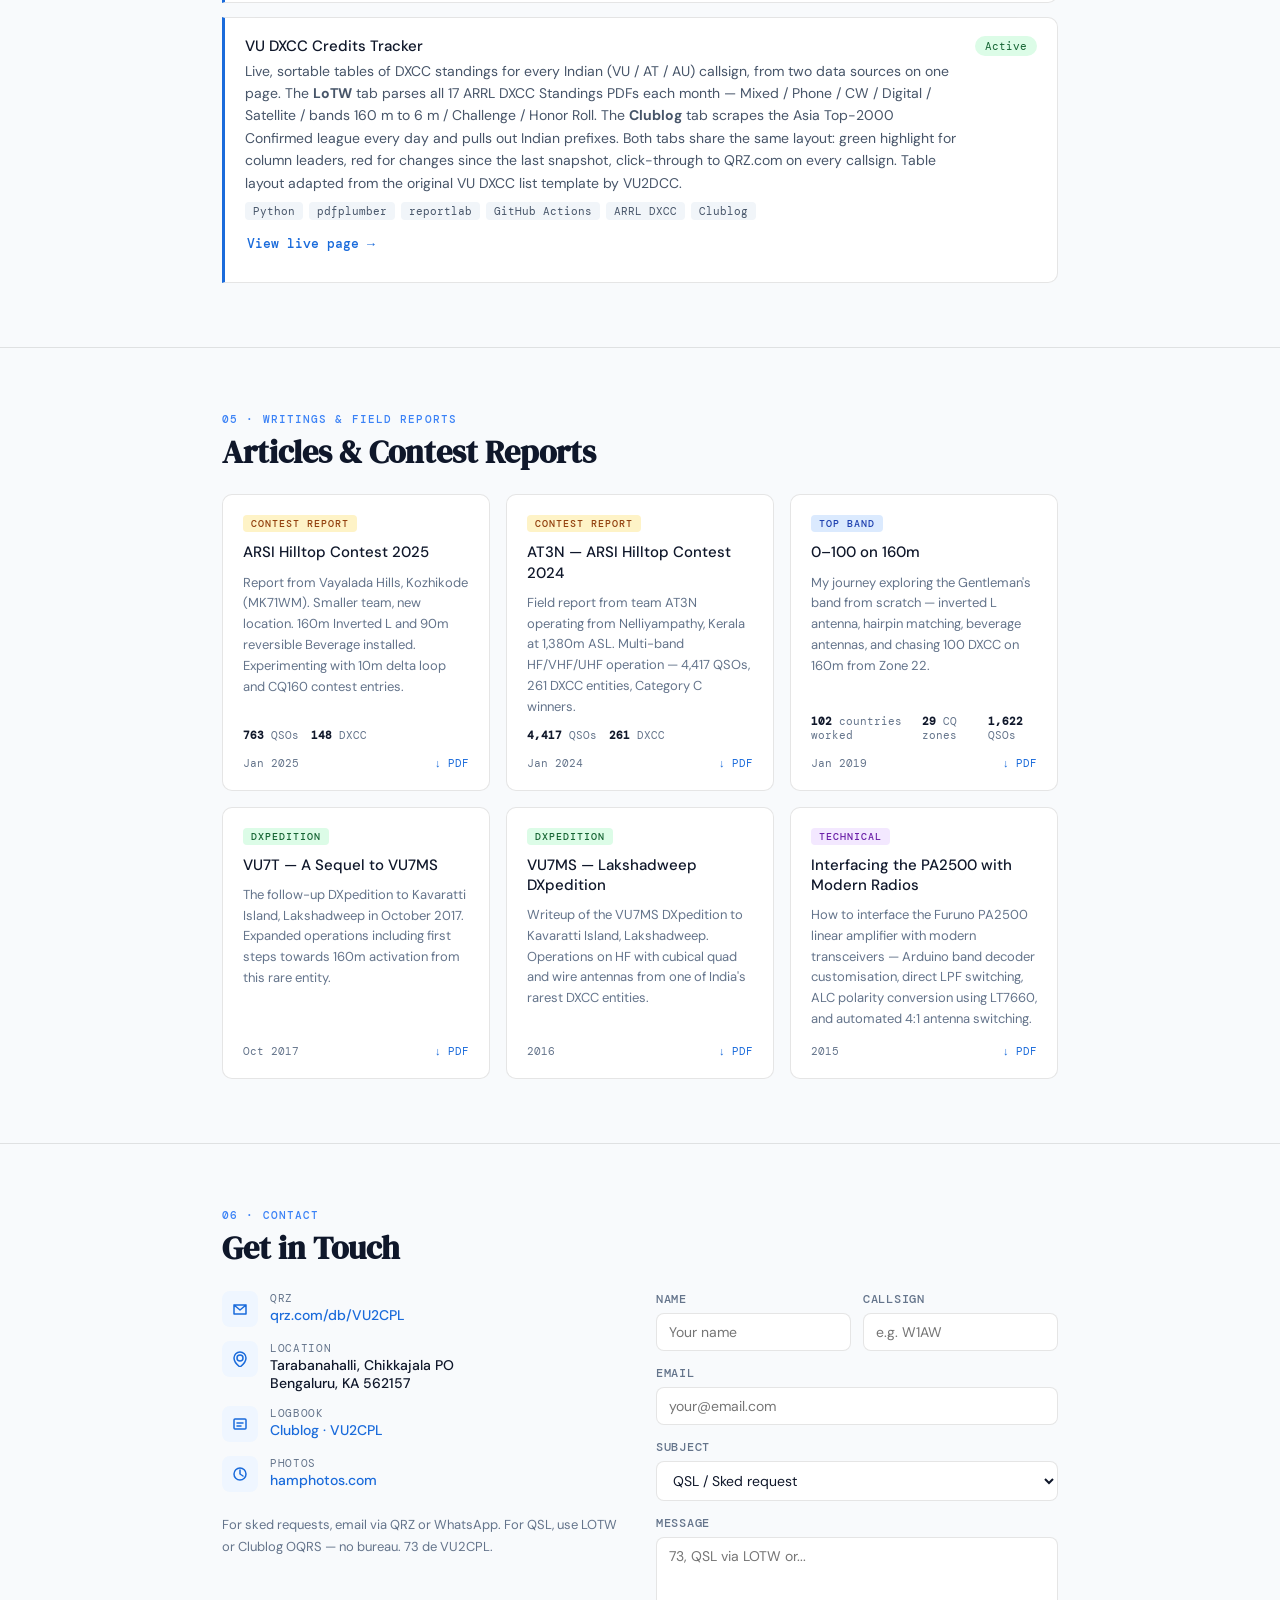
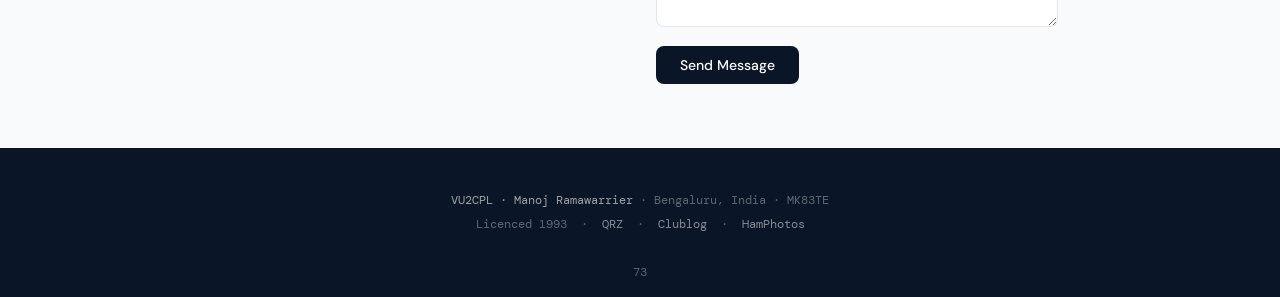
==== commit e290ea7b: "Add rgo-spe-cat project page (the RGO ONE group write-up) Manoj wants to share a vu2cpl.com link wit" ====
--- a/index.html
+++ b/index.html
@@ -260,6 +260,7 @@
         <div class="project-name">rgo-spe-cat — RGO ONE CAT, audio and PTT box for the SPE amp</div>
         <div class="project-desc">One small 3D-printed box that ties an RGO ONE to an SPE Expert amplifier and a PC. An ESP32-S3 acts as USB host to the radio's FTDI CAT port, polls it every 150 ms, and answers the amp's Kenwood <code>IF;</code> polls over 5 V TTL, so the SPE follows every band change with no band-data cable. The same box serves Kenwood CAT over Wi-Fi (TCP 4533, Hamlib model TS-480) for WSJT-X and loggers, and turns <code>TX;</code>/<code>RX;</code> into the radio's USB RTS line, because the RGO ONE's own CAT <code>TX;</code> only shows TX without transmitting. A CM108 USB sound card inside the box carries RX and TX audio to the radio's ACC1 port. Rig state goes to the shack MQTT broker; updates over Wi-Fi OTA.</div>
         <div class="project-tags"><span class="proj-tag">ESP32-S3</span><span class="proj-tag">PlatformIO</span><span class="proj-tag">USB host</span><span class="proj-tag">RGO ONE</span><span class="proj-tag">SPE Expert</span><span class="proj-tag">Kenwood CAT</span><span class="proj-tag">WSJT-X</span><span class="proj-tag">MQTT</span><span class="proj-tag">OpenSCAD</span></div>
+        <a class="read-more" href="/projects/rgo-spe-cat/">Read more &rarr;</a>
         <a class="repo-btn" href="https://github.com/vu2cpl/rgo-spe-cat" target="_blank" rel="noopener">
           <svg width="14" height="14" viewBox="0 0 16 16" fill="currentColor" aria-hidden="true"><path d="M8 0C3.58 0 0 3.58 0 8c0 3.54 2.29 6.53 5.47 7.59.4.07.55-.17.55-.38 0-.19-.01-.82-.01-1.49-2.01.37-2.53-.49-2.69-.94-.09-.23-.48-.94-.82-1.13-.28-.15-.68-.52-.01-.53.63-.01 1.08.58 1.23.82.72 1.21 1.87.87 2.33.66.07-.52.28-.87.51-1.07-1.78-.2-3.64-.89-3.64-3.95 0-.87.31-1.59.82-2.15-.08-.2-.36-1.02.08-2.12 0 0 .67-.21 2.2.82.64-.18 1.32-.27 2-.27.68 0 1.36.09 2 .27 1.53-1.04 2.2-.82 2.2-.82.44 1.1.16 1.92.08 2.12.51.56.82 1.27.82 2.15 0 3.07-1.87 3.75-3.65 3.95.29.25.54.73.54 1.48 0 1.07-.01 1.93-.01 2.2 0 .21.15.46.55.38A8.013 8.013 0 0016 8c0-4.42-3.58-8-8-8z"/></svg>
           View repo on GitHub
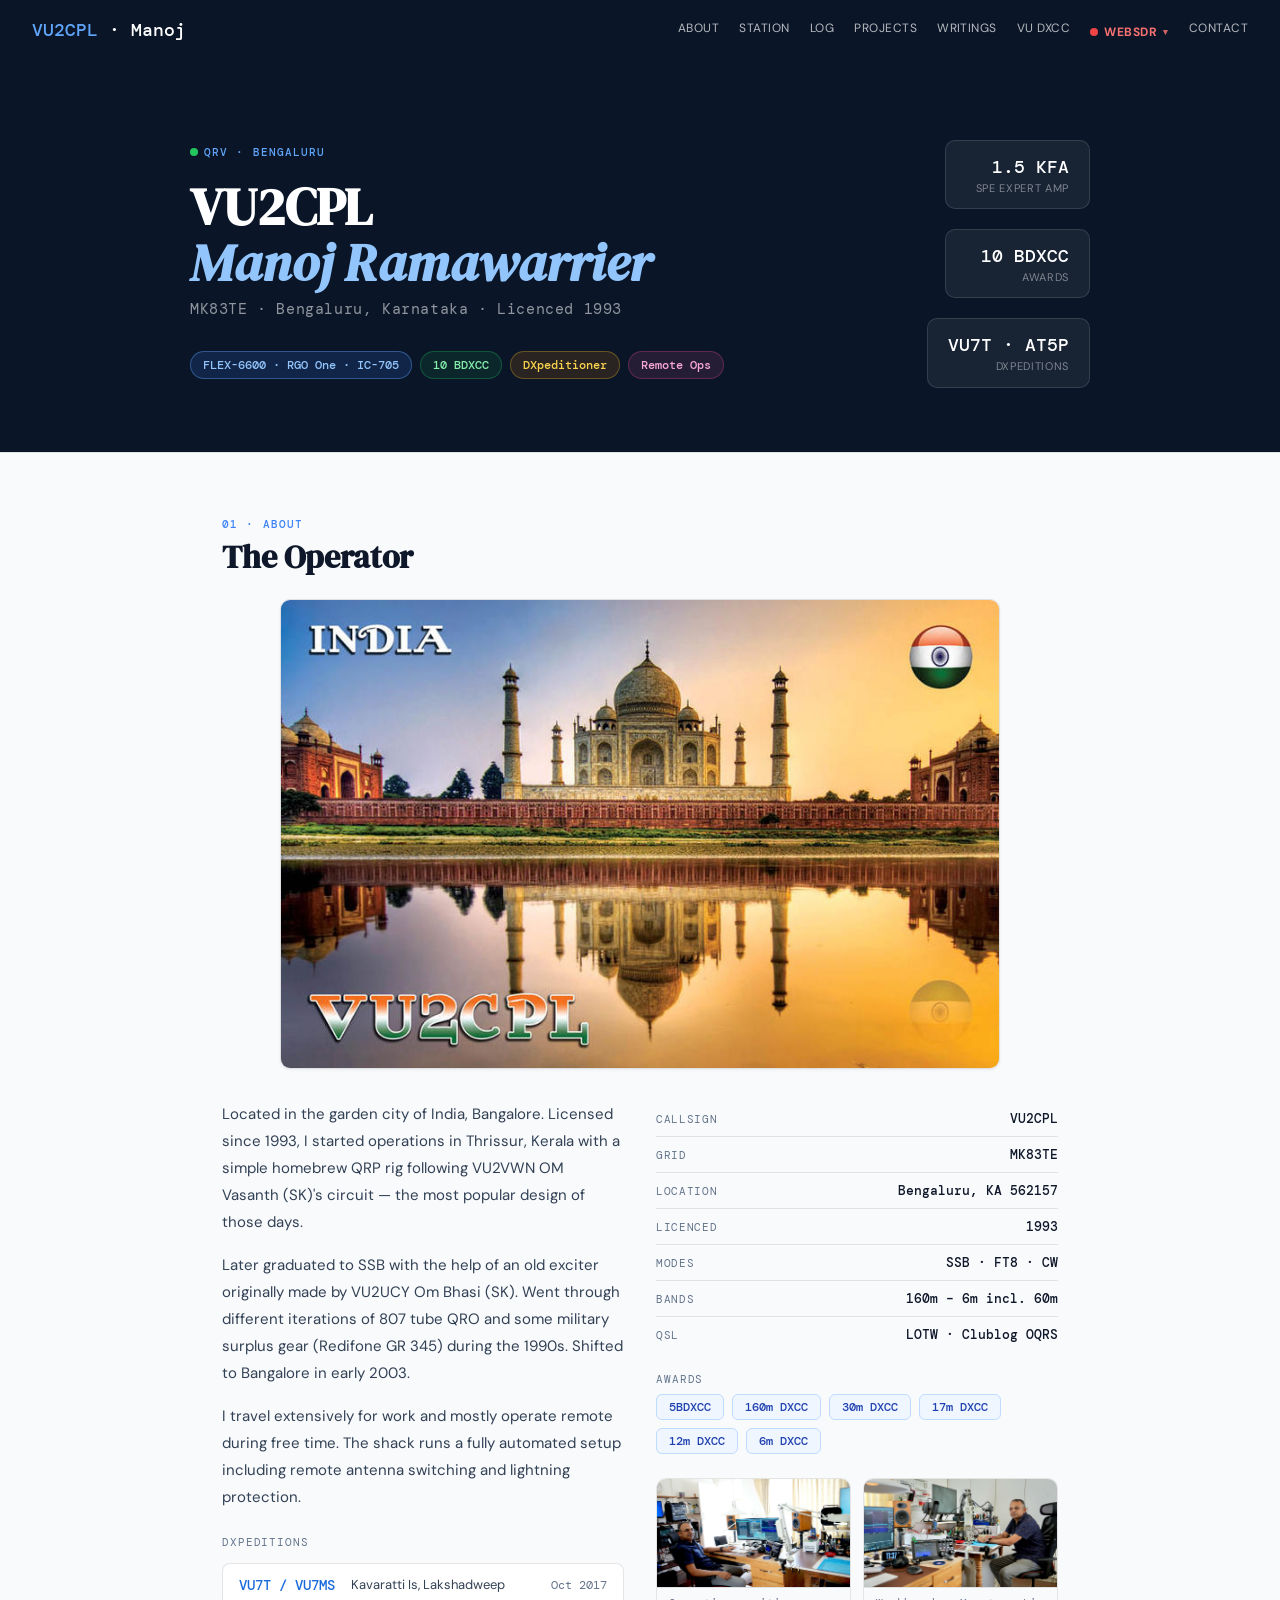
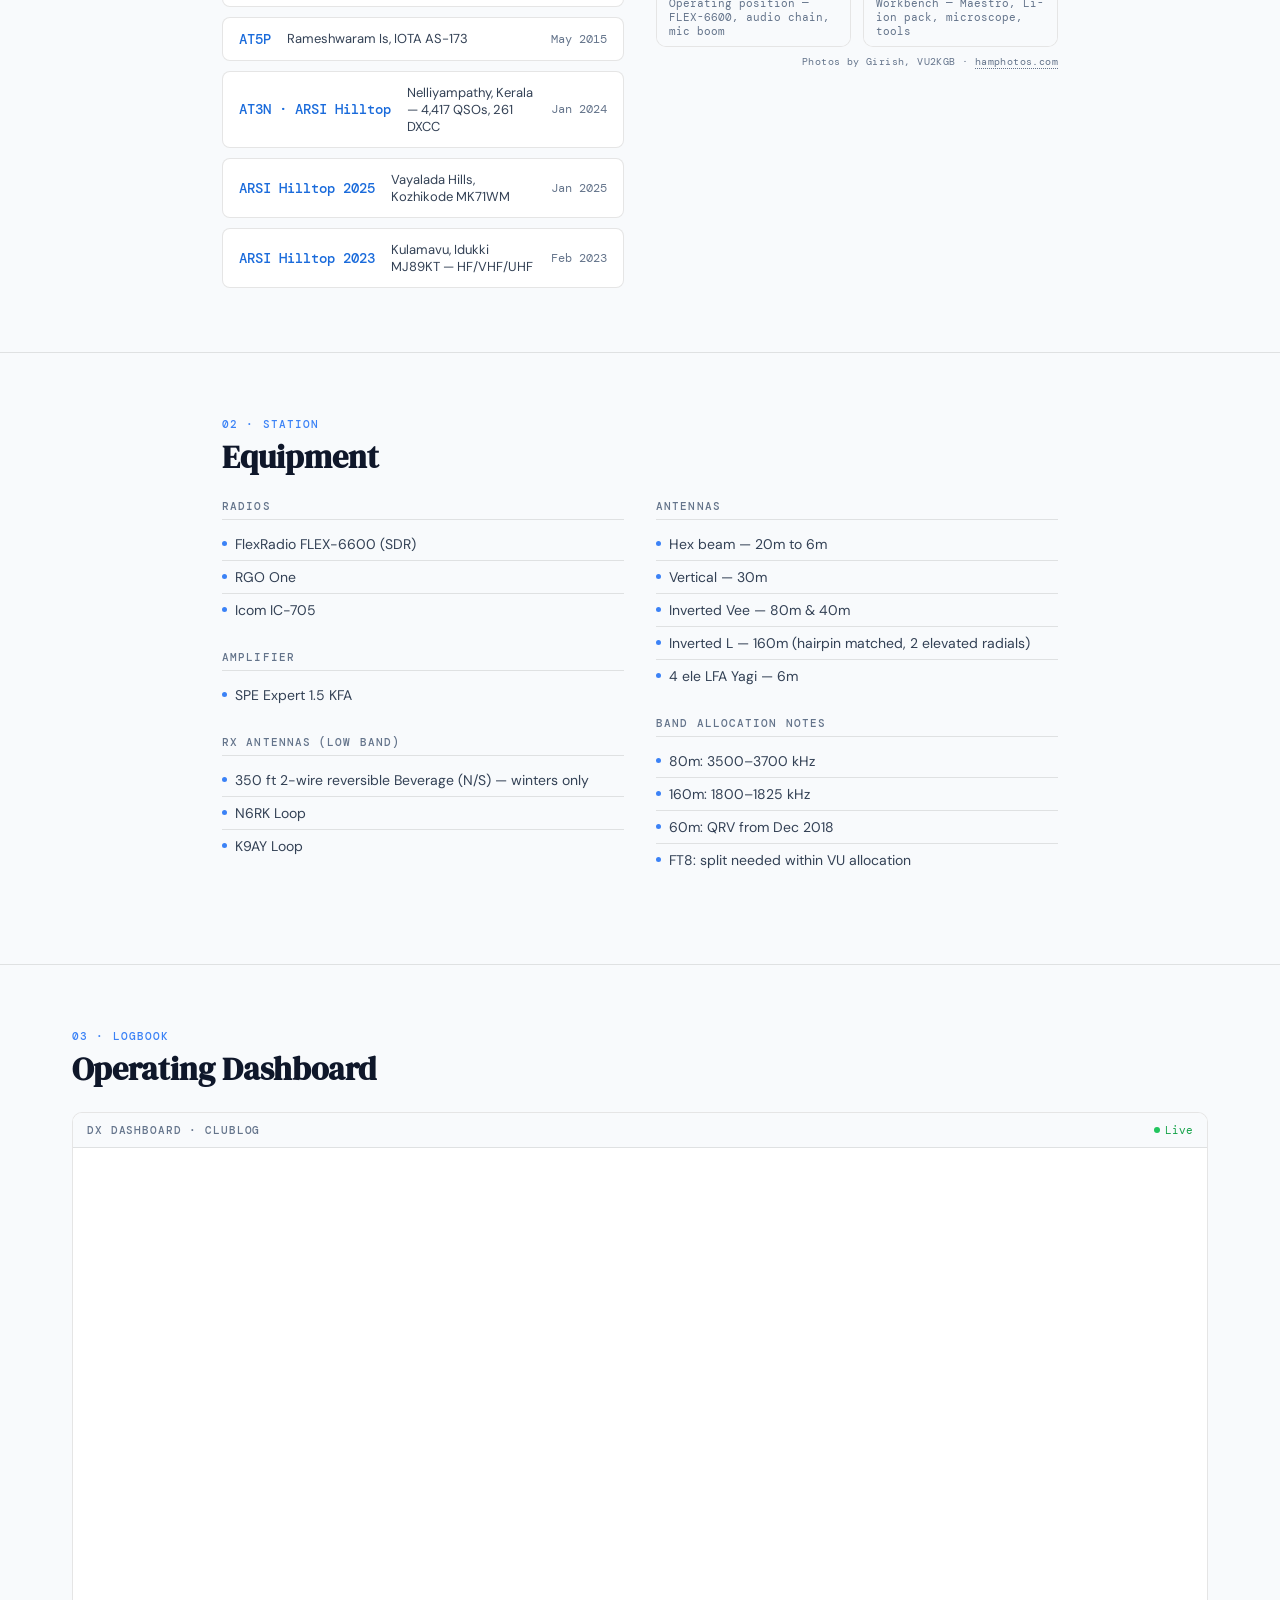
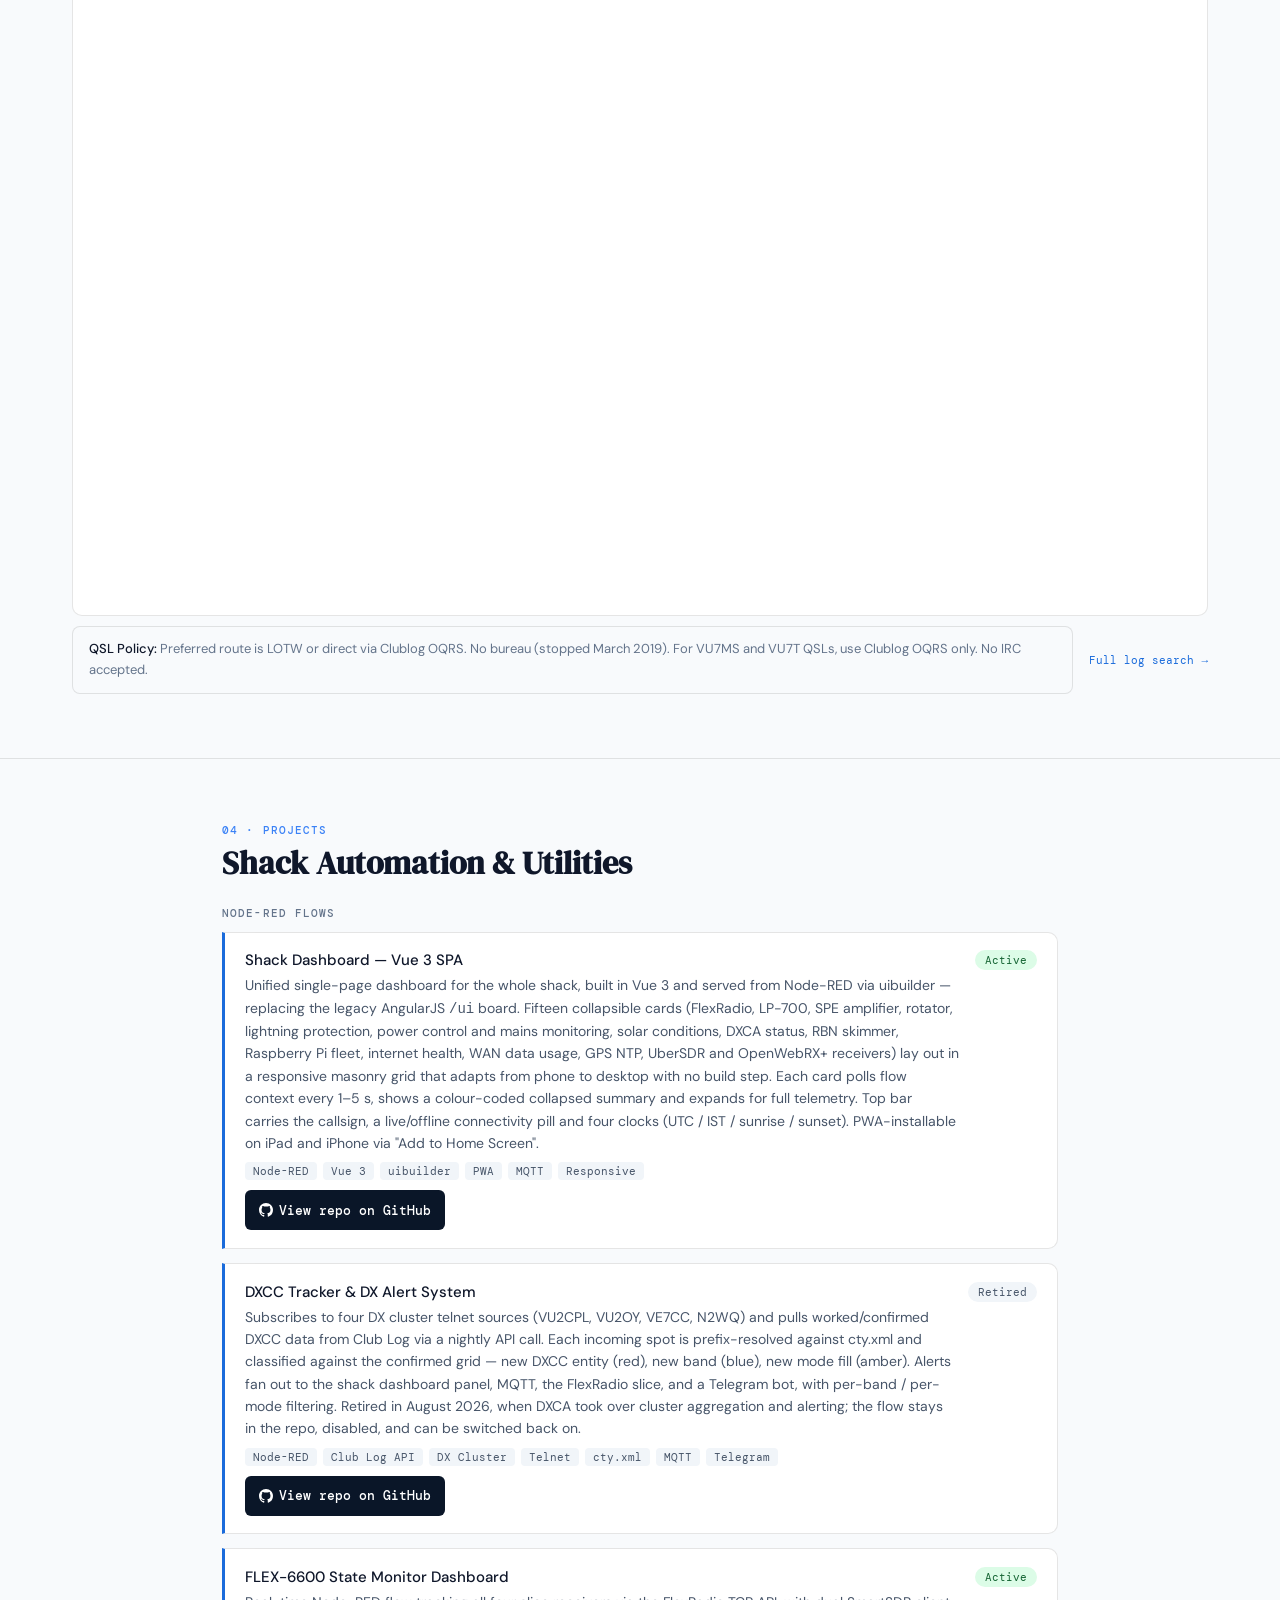
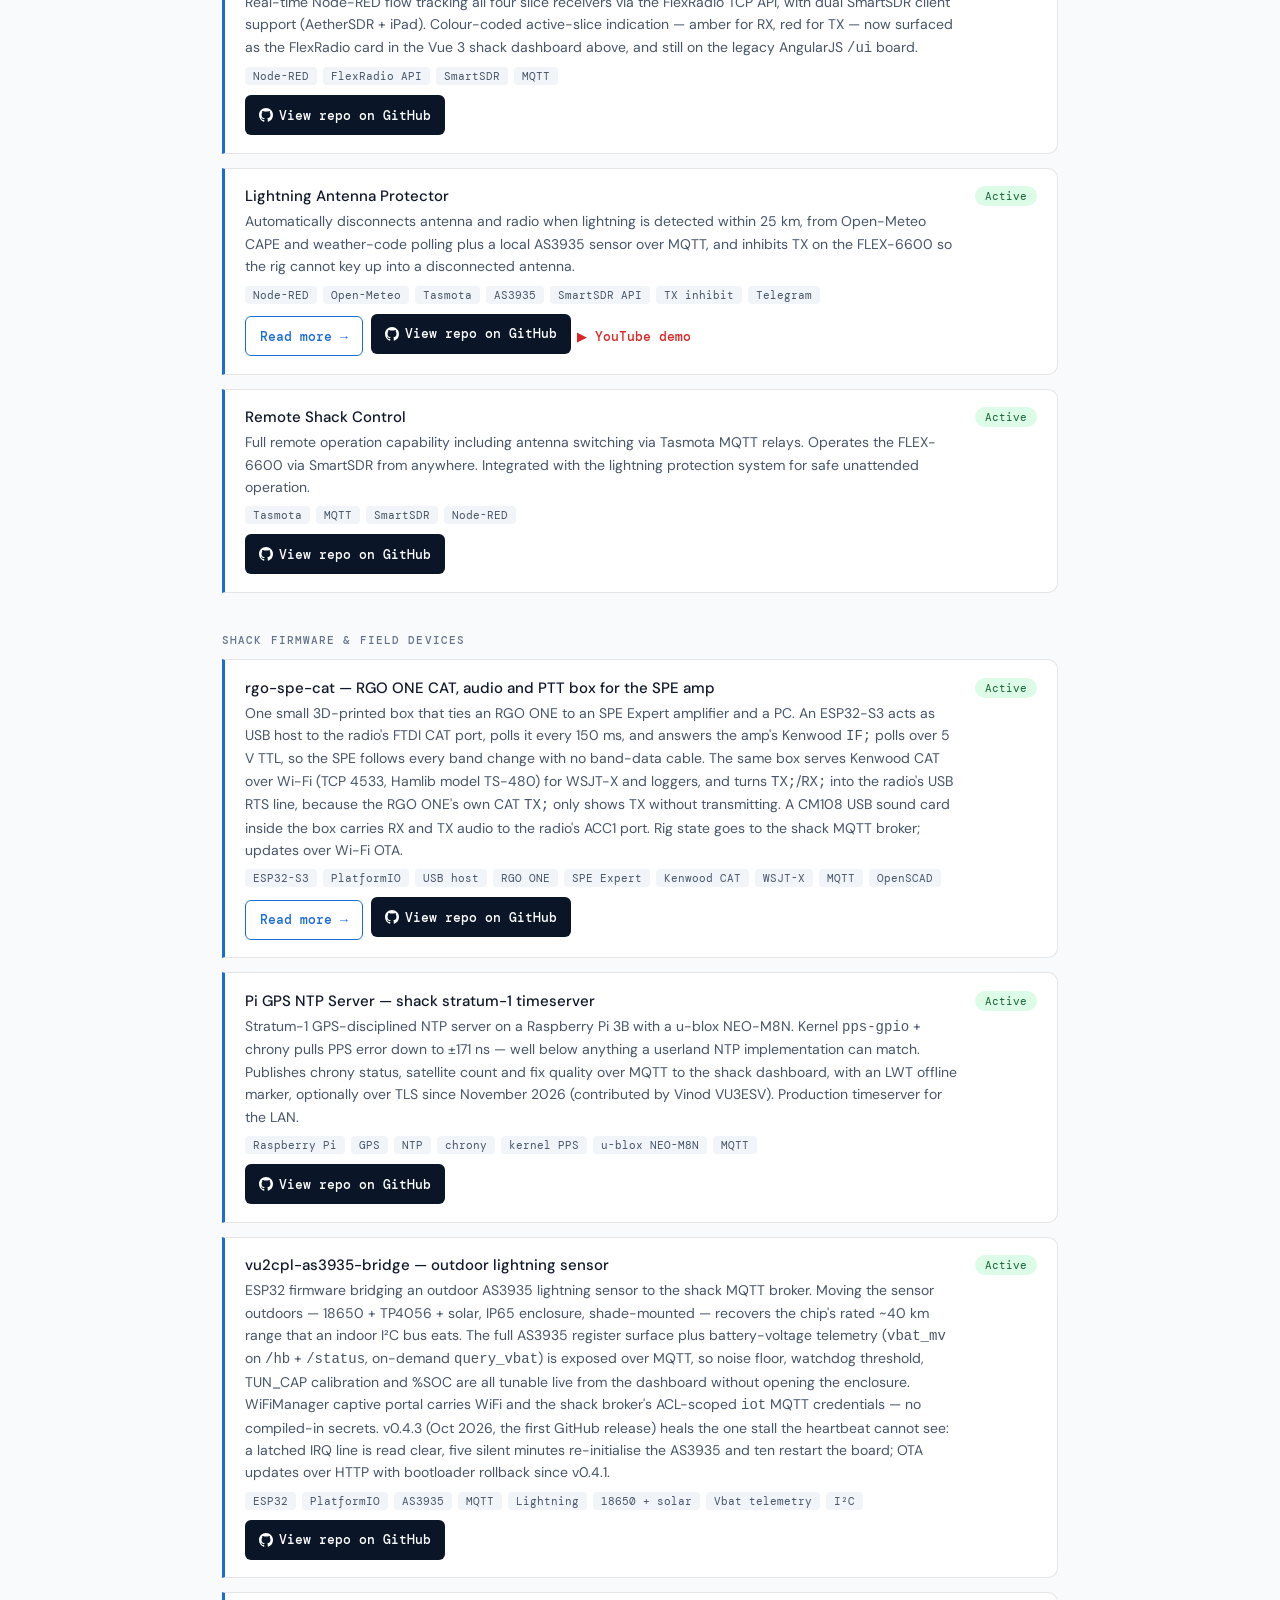
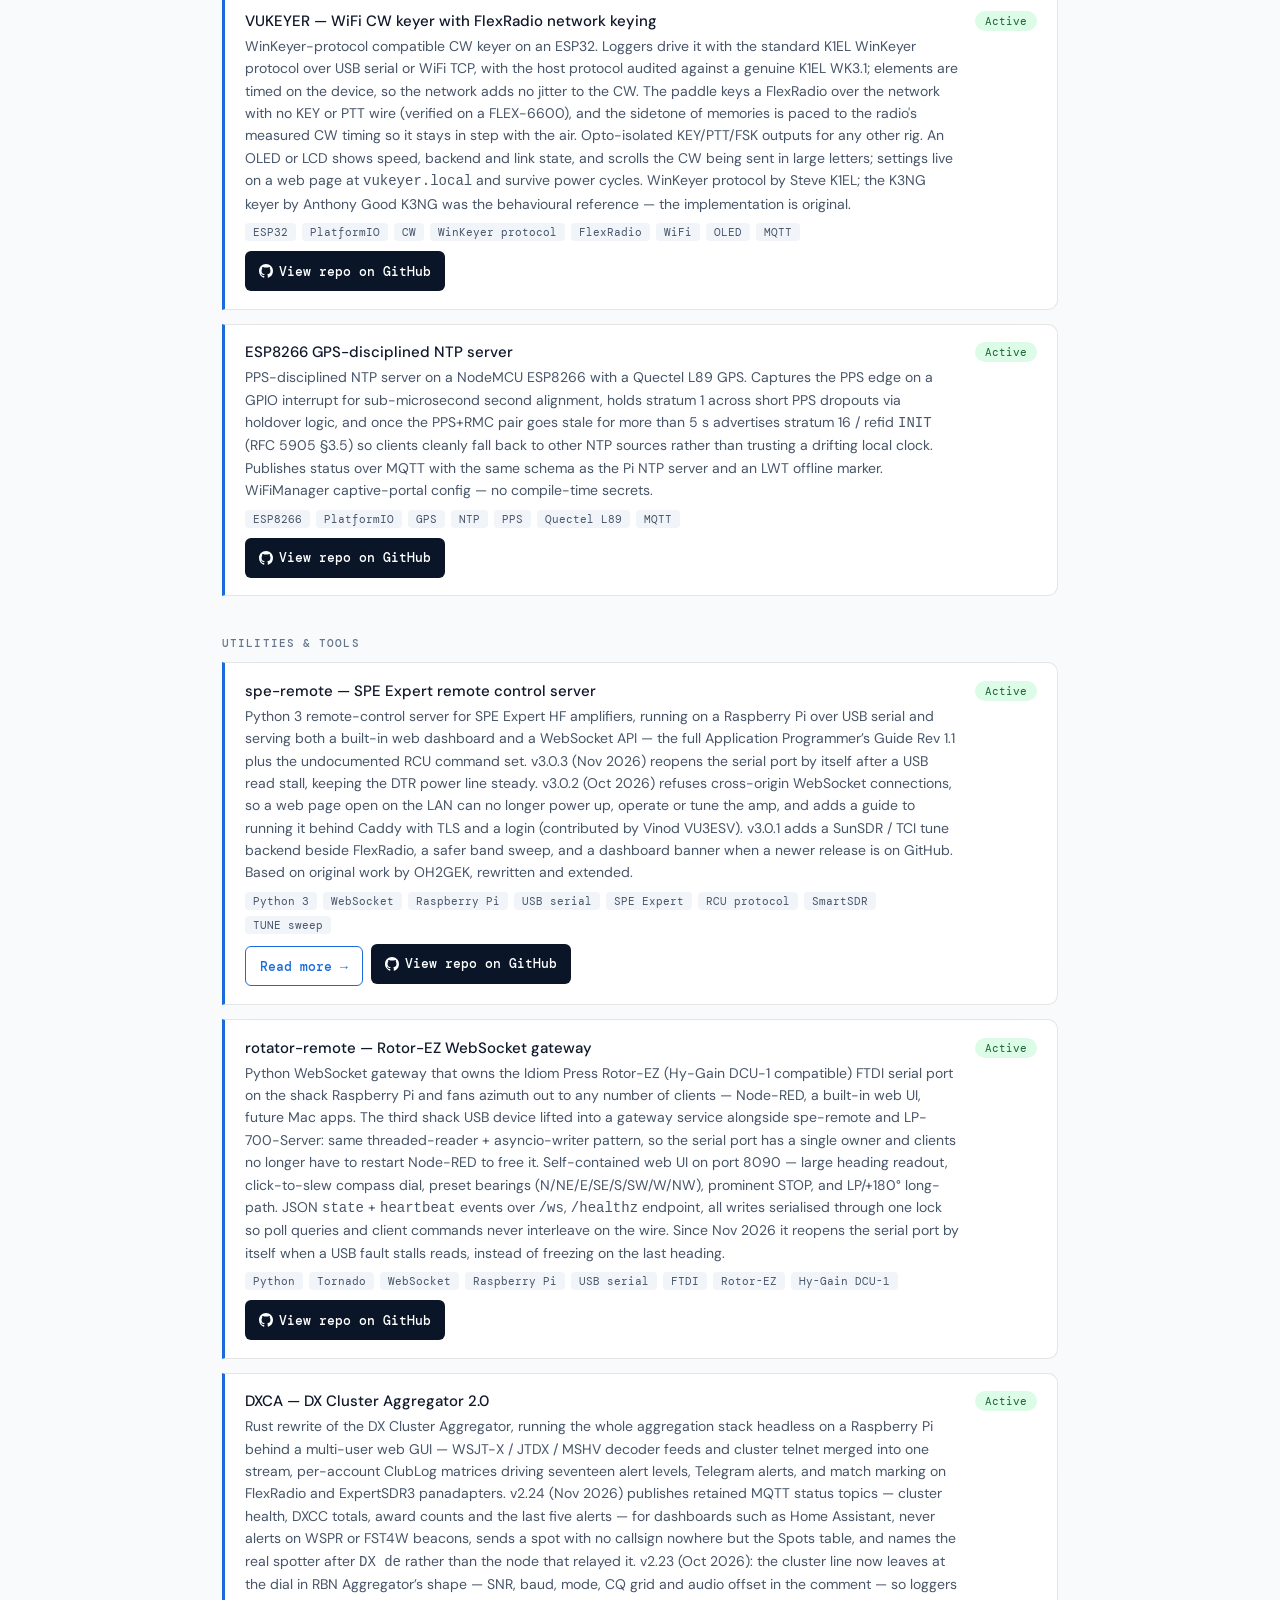
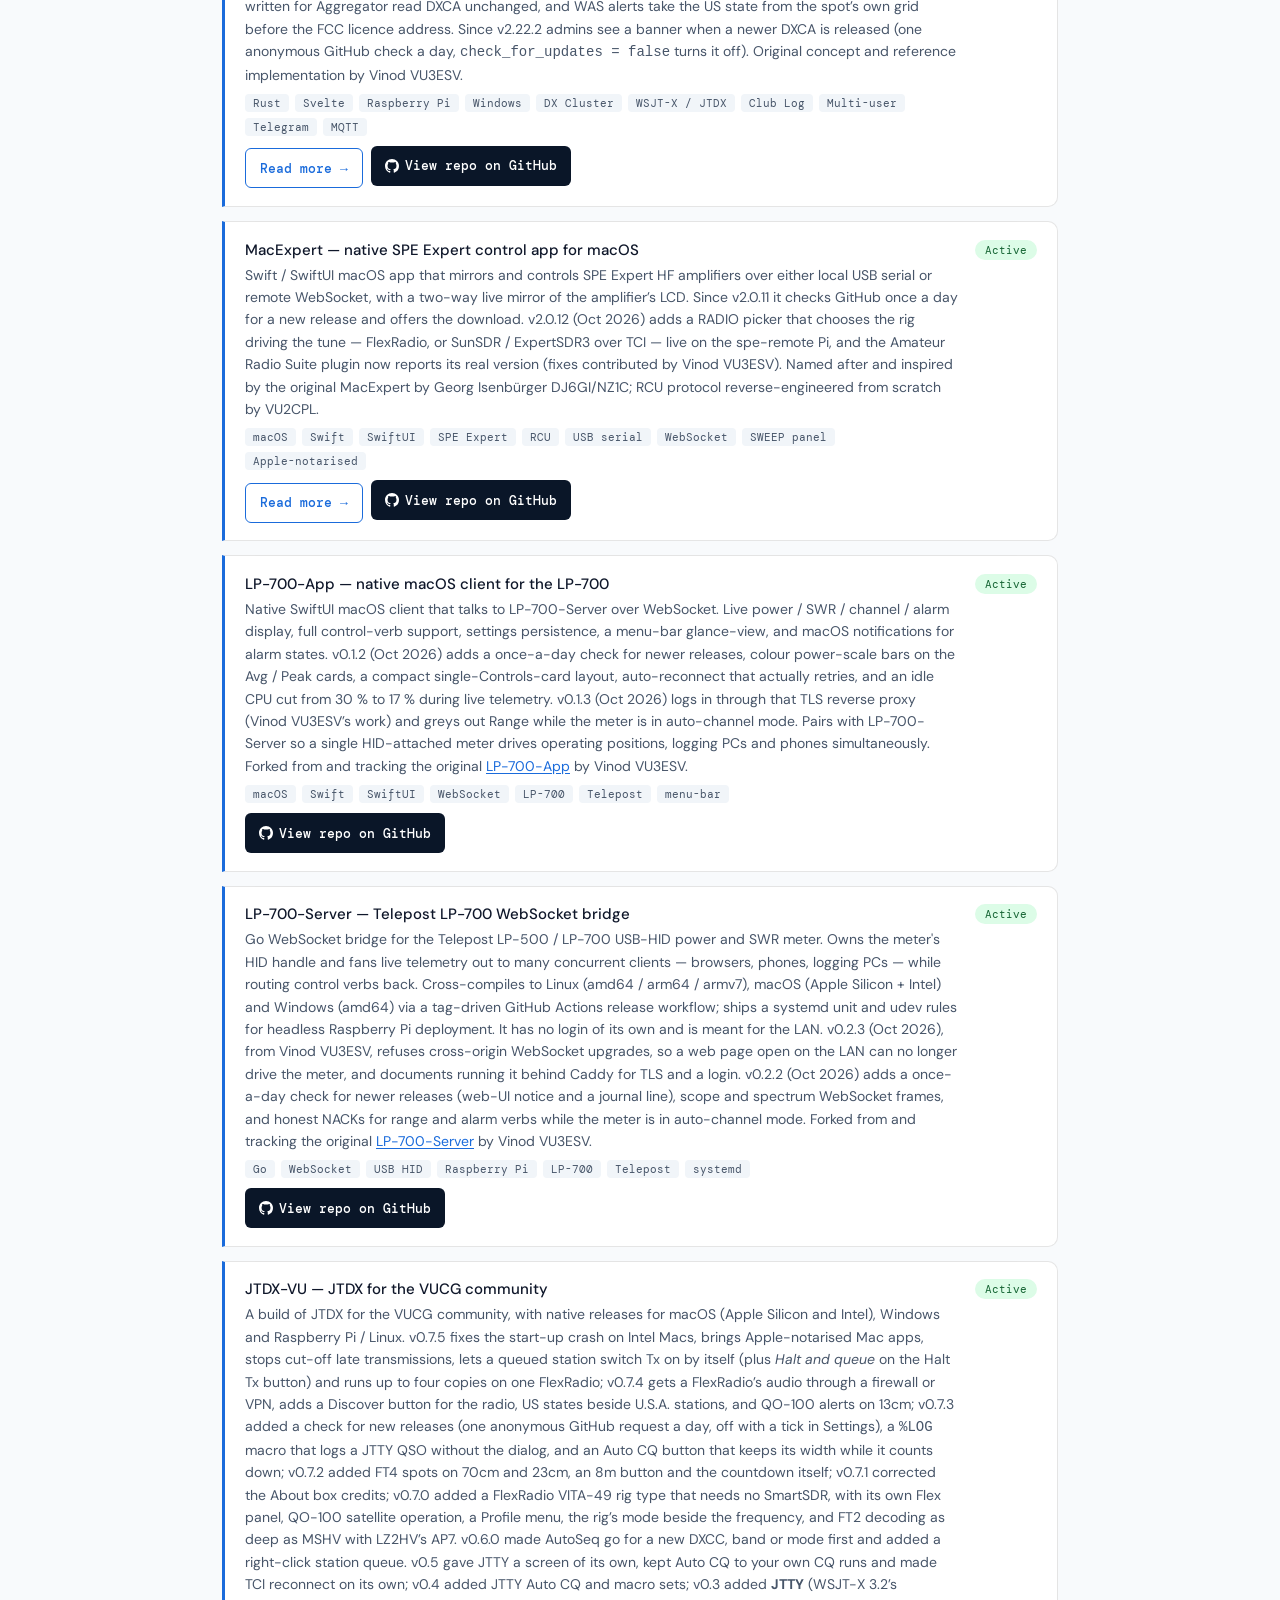
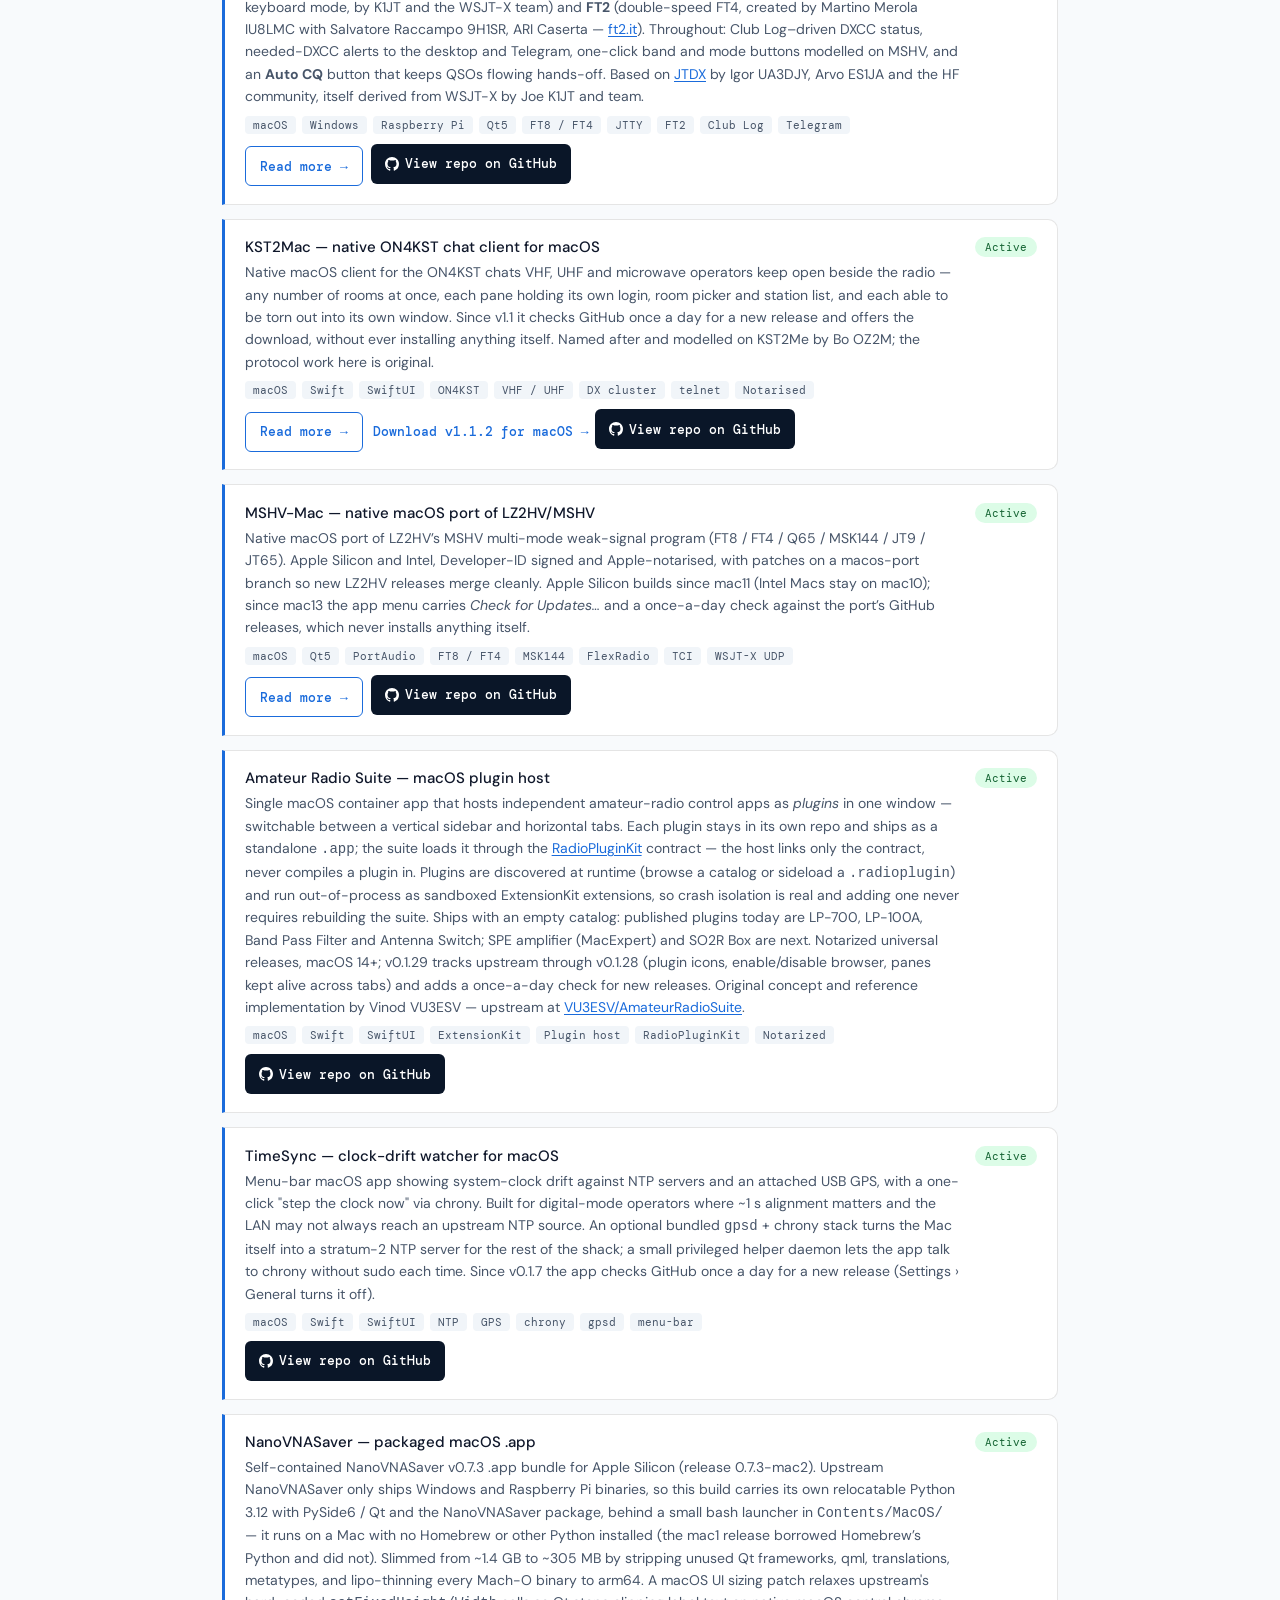
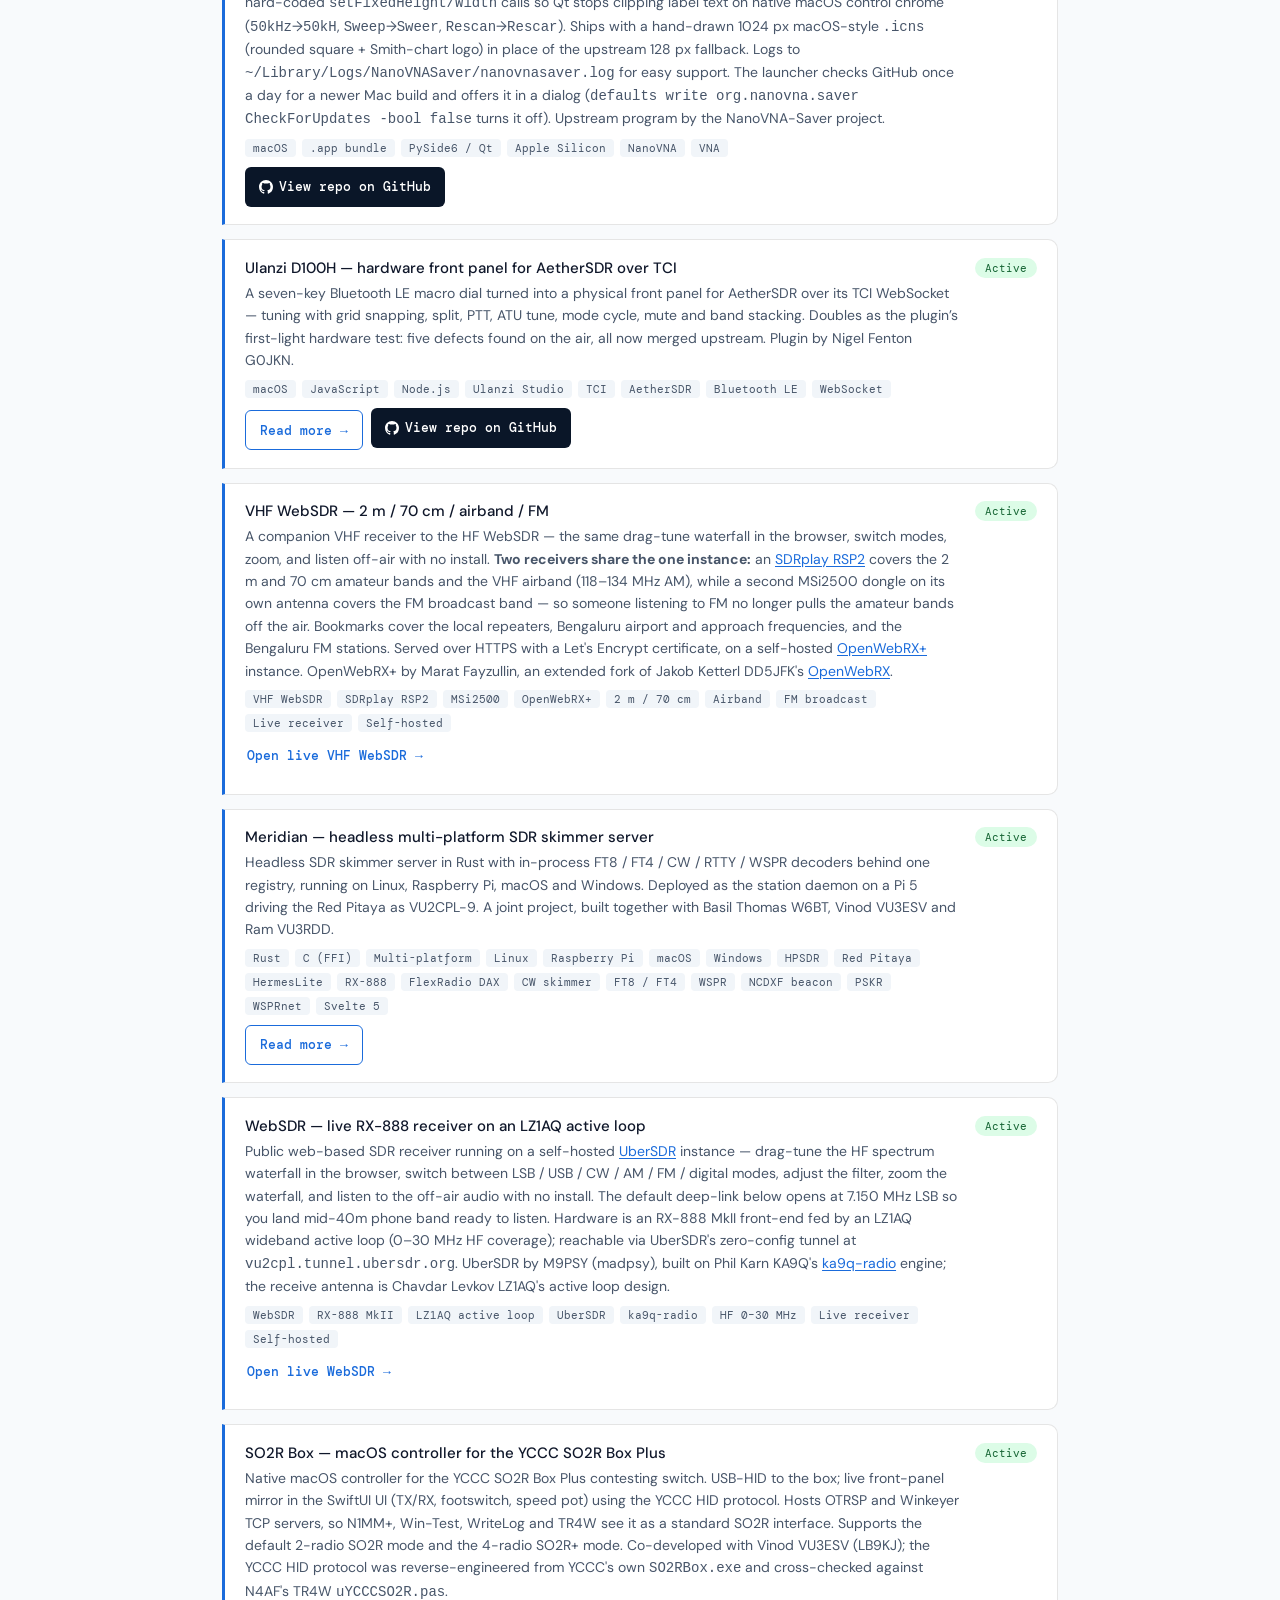
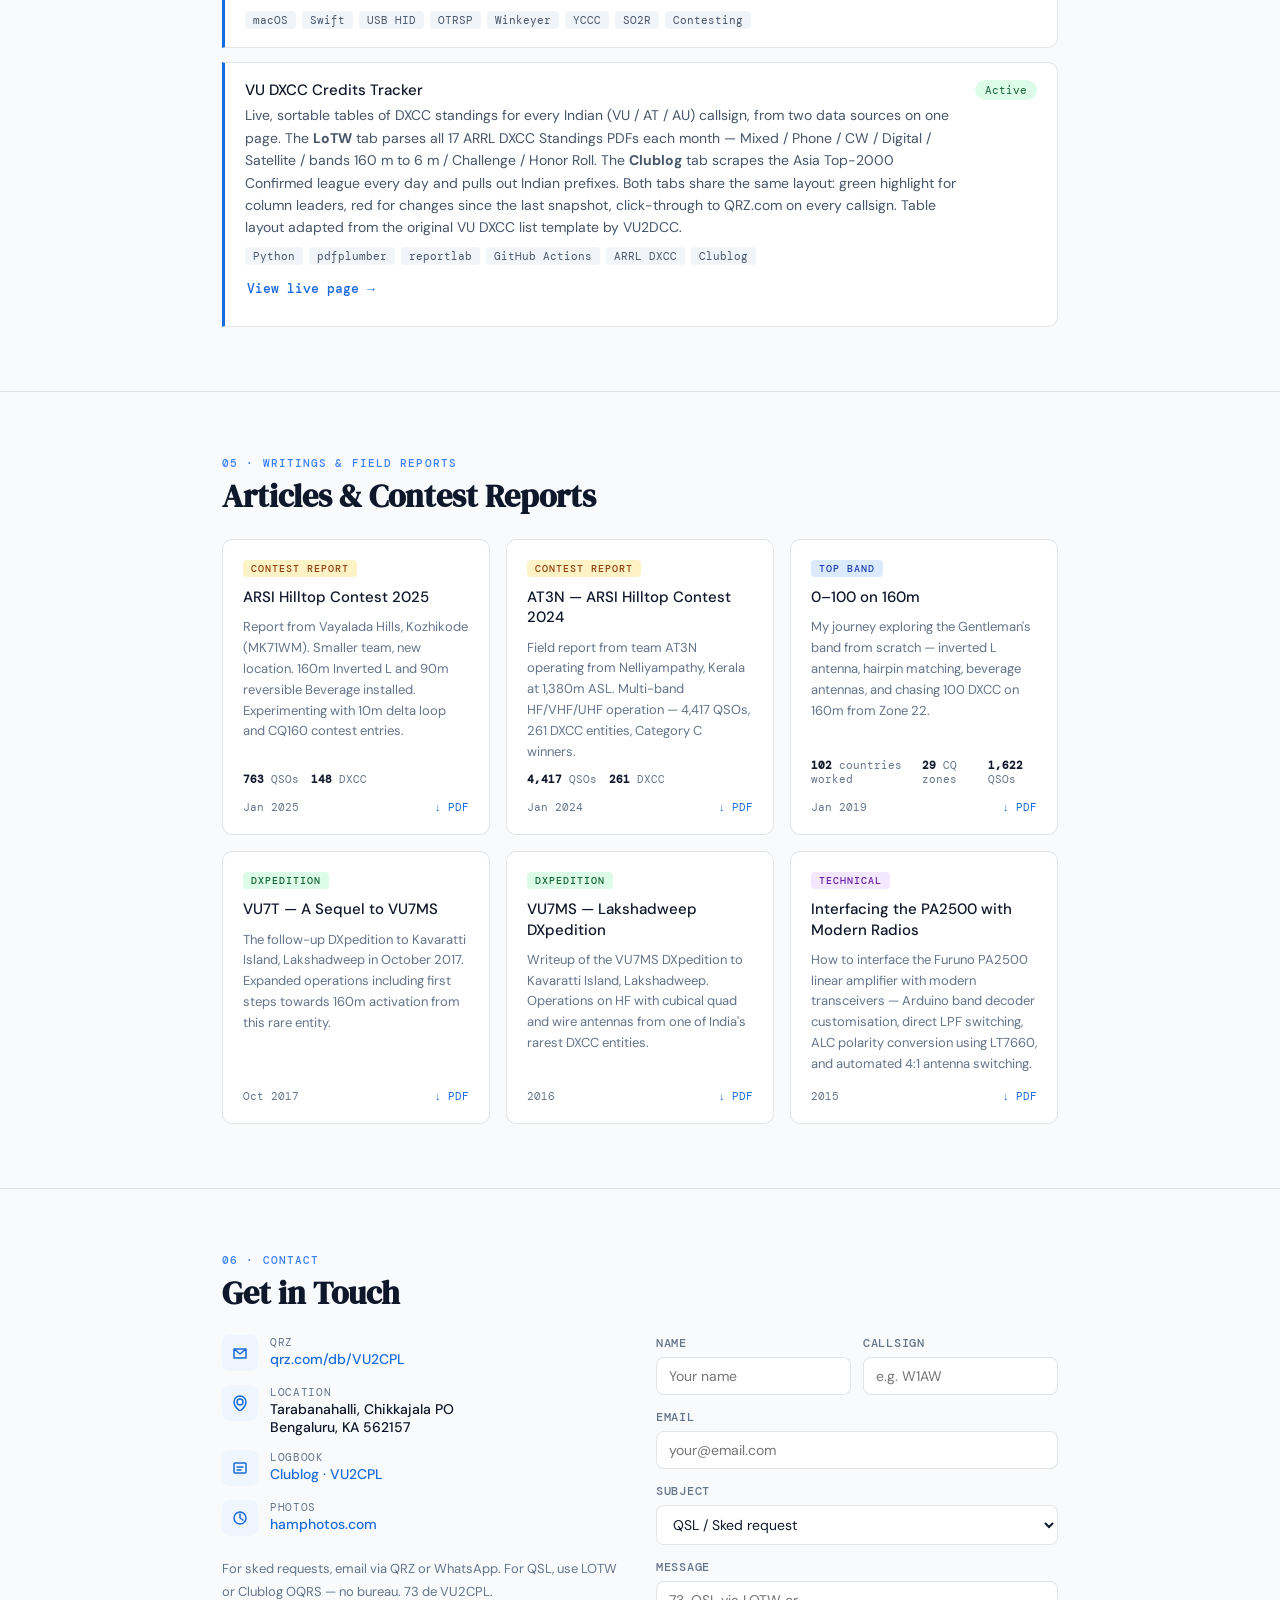
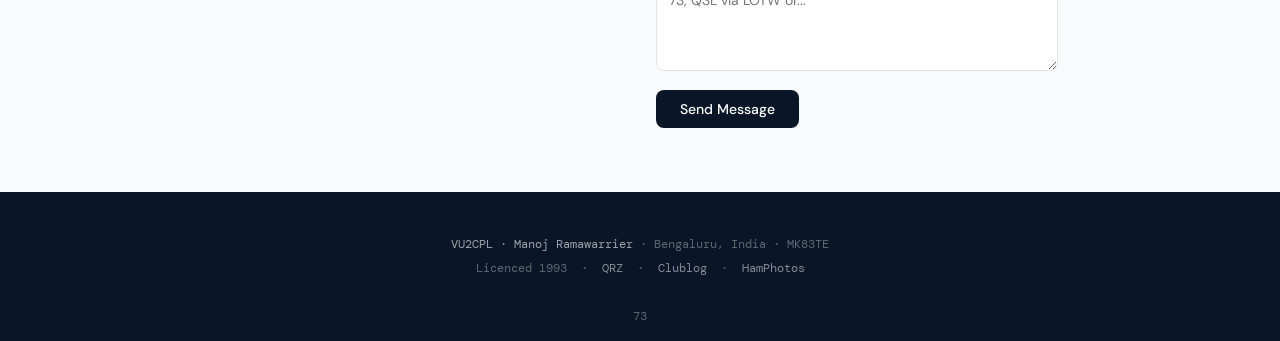
==== commit edd61709: "spe-remote v3.0.3 and the rotator-remote stall fix on the site spe-remote card and project page lead" ====
--- a/index.html
+++ b/index.html
@@ -322,6 +322,31 @@
   <div class="project-list">
     <div class="project-card">
       <div>
+        <div class="project-name">spe-remote — SPE Expert remote control server</div>
+        <div class="project-desc">Python 3 remote-control server for SPE Expert HF amplifiers, running on a Raspberry Pi over USB serial and serving both a built-in web dashboard and a WebSocket API — the full Application Programmer’s Guide Rev 1.1 plus the undocumented RCU command set. v3.0.3 (Nov 2026) reopens the serial port by itself after a USB read stall, keeping the DTR power line steady. v3.0.2 (Oct 2026) refuses cross-origin WebSocket connections, so a web page open on the LAN can no longer power up, operate or tune the amp, and adds a guide to running it behind Caddy with TLS and a login (contributed by Vinod VU3ESV). v3.0.1 adds a SunSDR / TCI tune backend beside FlexRadio, a safer band sweep, and a dashboard banner when a newer release is on GitHub. Based on original work by OH2GEK, rewritten and extended.</div>
+        <div class="project-tags"><span class="proj-tag">Python 3</span><span class="proj-tag">WebSocket</span><span class="proj-tag">Raspberry Pi</span><span class="proj-tag">USB serial</span><span class="proj-tag">SPE Expert</span><span class="proj-tag">RCU protocol</span><span class="proj-tag">SmartSDR</span><span class="proj-tag">TUNE sweep</span></div>
+        <a class="read-more" href="/projects/spe-remote/">Read more &rarr;</a>
+        <a class="repo-btn" href="https://github.com/vu2cpl/spe-remote" target="_blank" rel="noopener">
+          <svg width="14" height="14" viewBox="0 0 16 16" fill="currentColor" aria-hidden="true"><path d="M8 0C3.58 0 0 3.58 0 8c0 3.54 2.29 6.53 5.47 7.59.4.07.55-.17.55-.38 0-.19-.01-.82-.01-1.49-2.01.37-2.53-.49-2.69-.94-.09-.23-.48-.94-.82-1.13-.28-.15-.68-.52-.01-.53.63-.01 1.08.58 1.23.82.72 1.21 1.87.87 2.33.66.07-.52.28-.87.51-1.07-1.78-.2-3.64-.89-3.64-3.95 0-.87.31-1.59.82-2.15-.08-.2-.36-1.02.08-2.12 0 0 .67-.21 2.2.82.64-.18 1.32-.27 2-.27.68 0 1.36.09 2 .27 1.53-1.04 2.2-.82 2.2-.82.44 1.1.16 1.92.08 2.12.51.56.82 1.27.82 2.15 0 3.07-1.87 3.75-3.65 3.95.29.25.54.73.54 1.48 0 1.07-.01 1.93-.01 2.2 0 .21.15.46.55.38A8.013 8.013 0 0016 8c0-4.42-3.58-8-8-8z"/></svg>
+          View repo on GitHub
+        </a>
+      </div>
+      <span class="status-badge status-active">Active</span>
+    </div>
+    <div class="project-card">
+      <div>
+        <div class="project-name">rotator-remote — Rotor-EZ WebSocket gateway</div>
+        <div class="project-desc">Python WebSocket gateway that owns the Idiom Press Rotor-EZ (Hy-Gain DCU-1 compatible) FTDI serial port on the shack Raspberry Pi and fans azimuth out to any number of clients — Node-RED, a built-in web UI, future Mac apps. The third shack USB device lifted into a gateway service alongside spe-remote and LP-700-Server: same threaded-reader + asyncio-writer pattern, so the serial port has a single owner and clients no longer have to restart Node-RED to free it. Self-contained web UI on port 8090 — large heading readout, click-to-slew compass dial, preset bearings (N/NE/E/SE/S/SW/W/NW), prominent STOP, and LP/+180° long-path. JSON <code>state</code> + <code>heartbeat</code> events over <code>/ws</code>, <code>/healthz</code> endpoint, all writes serialised through one lock so poll queries and client commands never interleave on the wire. Since Nov 2026 it reopens the serial port by itself when a USB fault stalls reads, instead of freezing on the last heading.</div>
+        <div class="project-tags"><span class="proj-tag">Python</span><span class="proj-tag">Tornado</span><span class="proj-tag">WebSocket</span><span class="proj-tag">Raspberry Pi</span><span class="proj-tag">USB serial</span><span class="proj-tag">FTDI</span><span class="proj-tag">Rotor-EZ</span><span class="proj-tag">Hy-Gain DCU-1</span></div>
+        <a class="repo-btn" href="https://github.com/vu2cpl/rotator-remote" target="_blank" rel="noopener">
+          <svg width="14" height="14" viewBox="0 0 16 16" fill="currentColor" aria-hidden="true"><path d="M8 0C3.58 0 0 3.58 0 8c0 3.54 2.29 6.53 5.47 7.59.4.07.55-.17.55-.38 0-.19-.01-.82-.01-1.49-2.01.37-2.53-.49-2.69-.94-.09-.23-.48-.94-.82-1.13-.28-.15-.68-.52-.01-.53.63-.01 1.08.58 1.23.82.72 1.21 1.87.87 2.33.66.07-.52.28-.87.51-1.07-1.78-.2-3.64-.89-3.64-3.95 0-.87.31-1.59.82-2.15-.08-.2-.36-1.02.08-2.12 0 0 .67-.21 2.2.82.64-.18 1.32-.27 2-.27.68 0 1.36.09 2 .27 1.53-1.04 2.2-.82 2.2-.82.44 1.1.16 1.92.08 2.12.51.56.82 1.27.82 2.15 0 3.07-1.87 3.75-3.65 3.95.29.25.54.73.54 1.48 0 1.07-.01 1.93-.01 2.2 0 .21.15.46.55.38A8.013 8.013 0 0016 8c0-4.42-3.58-8-8-8z"/></svg>
+          View repo on GitHub
+        </a>
+      </div>
+      <span class="status-badge status-active">Active</span>
+    </div>
+    <div class="project-card">
+      <div>
         <div class="project-name">DXCA — DX Cluster Aggregator 2.0</div>
         <div class="project-desc">Rust rewrite of the DX Cluster Aggregator, running the whole aggregation stack headless on a Raspberry Pi behind a multi-user web GUI — WSJT-X / JTDX / MSHV decoder feeds and cluster telnet merged into one stream, per-account ClubLog matrices driving seventeen alert levels, Telegram alerts, and match marking on FlexRadio and ExpertSDR3 panadapters. v2.24 (Nov 2026) publishes retained MQTT status topics &mdash; cluster health, DXCC totals, award counts and the last five alerts &mdash; for dashboards such as Home Assistant, never alerts on WSPR or FST4W beacons, sends a spot with no callsign nowhere but the Spots table, and names the real spotter after <code>DX de</code> rather than the node that relayed it. v2.23 (Oct 2026): the cluster line now leaves at the dial in RBN Aggregator&rsquo;s shape &mdash; SNR, baud, mode, CQ grid and audio offset in the comment &mdash; so loggers written for Aggregator read DXCA unchanged, and WAS alerts take the US state from the spot&rsquo;s own grid before the FCC licence address. Since v2.22.2 admins see a banner when a newer DXCA is released (one anonymous GitHub check a day, <code>check_for_updates = false</code> turns it off). Original concept and reference implementation by Vinod VU3ESV.</div>
         <div class="project-tags"><span class="proj-tag">Rust</span><span class="proj-tag">Svelte</span><span class="proj-tag">Raspberry Pi</span><span class="proj-tag">Windows</span><span class="proj-tag">DX Cluster</span><span class="proj-tag">WSJT-X / JTDX</span><span class="proj-tag">Club Log</span><span class="proj-tag">Multi-user</span><span class="proj-tag">Telegram</span><span class="proj-tag">MQTT</span></div>
@@ -340,19 +365,6 @@
         <div class="project-tags"><span class="proj-tag">macOS</span><span class="proj-tag">Swift</span><span class="proj-tag">SwiftUI</span><span class="proj-tag">SPE Expert</span><span class="proj-tag">RCU</span><span class="proj-tag">USB serial</span><span class="proj-tag">WebSocket</span><span class="proj-tag">SWEEP panel</span><span class="proj-tag">Apple-notarised</span></div>
         <a class="read-more" href="/projects/macexpert/">Read more &rarr;</a>
         <a class="repo-btn" href="https://github.com/vu2cpl/macexpert-spe" target="_blank" rel="noopener">
-          <svg width="14" height="14" viewBox="0 0 16 16" fill="currentColor" aria-hidden="true"><path d="M8 0C3.58 0 0 3.58 0 8c0 3.54 2.29 6.53 5.47 7.59.4.07.55-.17.55-.38 0-.19-.01-.82-.01-1.49-2.01.37-2.53-.49-2.69-.94-.09-.23-.48-.94-.82-1.13-.28-.15-.68-.52-.01-.53.63-.01 1.08.58 1.23.82.72 1.21 1.87.87 2.33.66.07-.52.28-.87.51-1.07-1.78-.2-3.64-.89-3.64-3.95 0-.87.31-1.59.82-2.15-.08-.2-.36-1.02.08-2.12 0 0 .67-.21 2.2.82.64-.18 1.32-.27 2-.27.68 0 1.36.09 2 .27 1.53-1.04 2.2-.82 2.2-.82.44 1.1.16 1.92.08 2.12.51.56.82 1.27.82 2.15 0 3.07-1.87 3.75-3.65 3.95.29.25.54.73.54 1.48 0 1.07-.01 1.93-.01 2.2 0 .21.15.46.55.38A8.013 8.013 0 0016 8c0-4.42-3.58-8-8-8z"/></svg>
-          View repo on GitHub
-        </a>
-      </div>
-      <span class="status-badge status-active">Active</span>
-    </div>
-    <div class="project-card">
-      <div>
-        <div class="project-name">spe-remote — SPE Expert remote control server</div>
-        <div class="project-desc">Python 3 remote-control server for SPE Expert HF amplifiers, running on a Raspberry Pi over USB serial and serving both a built-in web dashboard and a WebSocket API — the full Application Programmer’s Guide Rev 1.1 plus the undocumented RCU command set. v3.0.2 (Oct 2026) refuses cross-origin WebSocket connections, so a web page open on the LAN can no longer power up, operate or tune the amp, and adds a guide to running it behind Caddy with TLS and a login (contributed by Vinod VU3ESV). v3.0.1 adds a SunSDR / TCI tune backend beside FlexRadio, a safer band sweep, and a dashboard banner when a newer release is on GitHub. Based on original work by OH2GEK, rewritten and extended.</div>
-        <div class="project-tags"><span class="proj-tag">Python 3</span><span class="proj-tag">WebSocket</span><span class="proj-tag">Raspberry Pi</span><span class="proj-tag">USB serial</span><span class="proj-tag">SPE Expert</span><span class="proj-tag">RCU protocol</span><span class="proj-tag">SmartSDR</span><span class="proj-tag">TUNE sweep</span></div>
-        <a class="read-more" href="/projects/spe-remote/">Read more &rarr;</a>
-        <a class="repo-btn" href="https://github.com/vu2cpl/spe-remote" target="_blank" rel="noopener">
           <svg width="14" height="14" viewBox="0 0 16 16" fill="currentColor" aria-hidden="true"><path d="M8 0C3.58 0 0 3.58 0 8c0 3.54 2.29 6.53 5.47 7.59.4.07.55-.17.55-.38 0-.19-.01-.82-.01-1.49-2.01.37-2.53-.49-2.69-.94-.09-.23-.48-.94-.82-1.13-.28-.15-.68-.52-.01-.53.63-.01 1.08.58 1.23.82.72 1.21 1.87.87 2.33.66.07-.52.28-.87.51-1.07-1.78-.2-3.64-.89-3.64-3.95 0-.87.31-1.59.82-2.15-.08-.2-.36-1.02.08-2.12 0 0 .67-.21 2.2.82.64-.18 1.32-.27 2-.27.68 0 1.36.09 2 .27 1.53-1.04 2.2-.82 2.2-.82.44 1.1.16 1.92.08 2.12.51.56.82 1.27.82 2.15 0 3.07-1.87 3.75-3.65 3.95.29.25.54.73.54 1.48 0 1.07-.01 1.93-.01 2.2 0 .21.15.46.55.38A8.013 8.013 0 0016 8c0-4.42-3.58-8-8-8z"/></svg>
           View repo on GitHub
         </a>
@@ -478,18 +490,6 @@
         <div class="project-desc">A companion VHF receiver to the HF WebSDR — the same drag-tune waterfall in the browser, switch modes, zoom, and listen off-air with no install. <strong>Two receivers share the one instance:</strong> an <a href="https://www.sdrplay.com/products/rsp2/" target="_blank" rel="noopener" style="color:var(--accent);">SDRplay RSP2</a> covers the 2 m and 70 cm amateur bands and the VHF airband (118–134 MHz AM), while a second MSi2500 dongle on its own antenna covers the FM broadcast band — so someone listening to FM no longer pulls the amateur bands off the air. Bookmarks cover the local repeaters, Bengaluru airport and approach frequencies, and the Bengaluru FM stations. Served over HTTPS with a Let's Encrypt certificate, on a self-hosted <a href="https://github.com/luarvique/openwebrx" target="_blank" rel="noopener" style="color:var(--accent);">OpenWebRX+</a> instance. OpenWebRX+ by Marat Fayzullin, an extended fork of Jakob Ketterl DD5JFK's <a href="https://github.com/jketterl/openwebrx" target="_blank" rel="noopener" style="color:var(--accent);">OpenWebRX</a>.</div>
         <div class="project-tags"><span class="proj-tag">VHF WebSDR</span><span class="proj-tag">SDRplay RSP2</span><span class="proj-tag">MSi2500</span><span class="proj-tag">OpenWebRX+</span><span class="proj-tag">2 m / 70 cm</span><span class="proj-tag">Airband</span><span class="proj-tag">FM broadcast</span><span class="proj-tag">Live receiver</span><span class="proj-tag">Self-hosted</span></div>
         <a class="yt-link" href="https://vu2cpl.ddns.net:8873/" target="_blank" rel="noopener" style="color:var(--accent);">Open live VHF WebSDR →</a>
-      </div>
-      <span class="status-badge status-active">Active</span>
-    </div>
-    <div class="project-card">
-      <div>
-        <div class="project-name">rotator-remote — Rotor-EZ WebSocket gateway</div>
-        <div class="project-desc">Python WebSocket gateway that owns the Idiom Press Rotor-EZ (Hy-Gain DCU-1 compatible) FTDI serial port on the shack Raspberry Pi and fans azimuth out to any number of clients — Node-RED, a built-in web UI, future Mac apps. The third shack USB device lifted into a gateway service alongside spe-remote and LP-700-Server: same threaded-reader + asyncio-writer pattern, so the serial port has a single owner and clients no longer have to restart Node-RED to free it. Self-contained web UI on port 8090 — large heading readout, click-to-slew compass dial, preset bearings (N/NE/E/SE/S/SW/W/NW), prominent STOP, and LP/+180° long-path. JSON <code>state</code> + <code>heartbeat</code> events over <code>/ws</code>, <code>/healthz</code> endpoint, all writes serialised through one lock so poll queries and client commands never interleave on the wire.</div>
-        <div class="project-tags"><span class="proj-tag">Python</span><span class="proj-tag">Tornado</span><span class="proj-tag">WebSocket</span><span class="proj-tag">Raspberry Pi</span><span class="proj-tag">USB serial</span><span class="proj-tag">FTDI</span><span class="proj-tag">Rotor-EZ</span><span class="proj-tag">Hy-Gain DCU-1</span></div>
-        <a class="repo-btn" href="https://github.com/vu2cpl/rotator-remote" target="_blank" rel="noopener">
-          <svg width="14" height="14" viewBox="0 0 16 16" fill="currentColor" aria-hidden="true"><path d="M8 0C3.58 0 0 3.58 0 8c0 3.54 2.29 6.53 5.47 7.59.4.07.55-.17.55-.38 0-.19-.01-.82-.01-1.49-2.01.37-2.53-.49-2.69-.94-.09-.23-.48-.94-.82-1.13-.28-.15-.68-.52-.01-.53.63-.01 1.08.58 1.23.82.72 1.21 1.87.87 2.33.66.07-.52.28-.87.51-1.07-1.78-.2-3.64-.89-3.64-3.95 0-.87.31-1.59.82-2.15-.08-.2-.36-1.02.08-2.12 0 0 .67-.21 2.2.82.64-.18 1.32-.27 2-.27.68 0 1.36.09 2 .27 1.53-1.04 2.2-.82 2.2-.82.44 1.1.16 1.92.08 2.12.51.56.82 1.27.82 2.15 0 3.07-1.87 3.75-3.65 3.95.29.25.54.73.54 1.48 0 1.07-.01 1.93-.01 2.2 0 .21.15.46.55.38A8.013 8.013 0 0016 8c0-4.42-3.58-8-8-8z"/></svg>
-          View repo on GitHub
-        </a>
       </div>
       <span class="status-badge status-active">Active</span>
     </div>
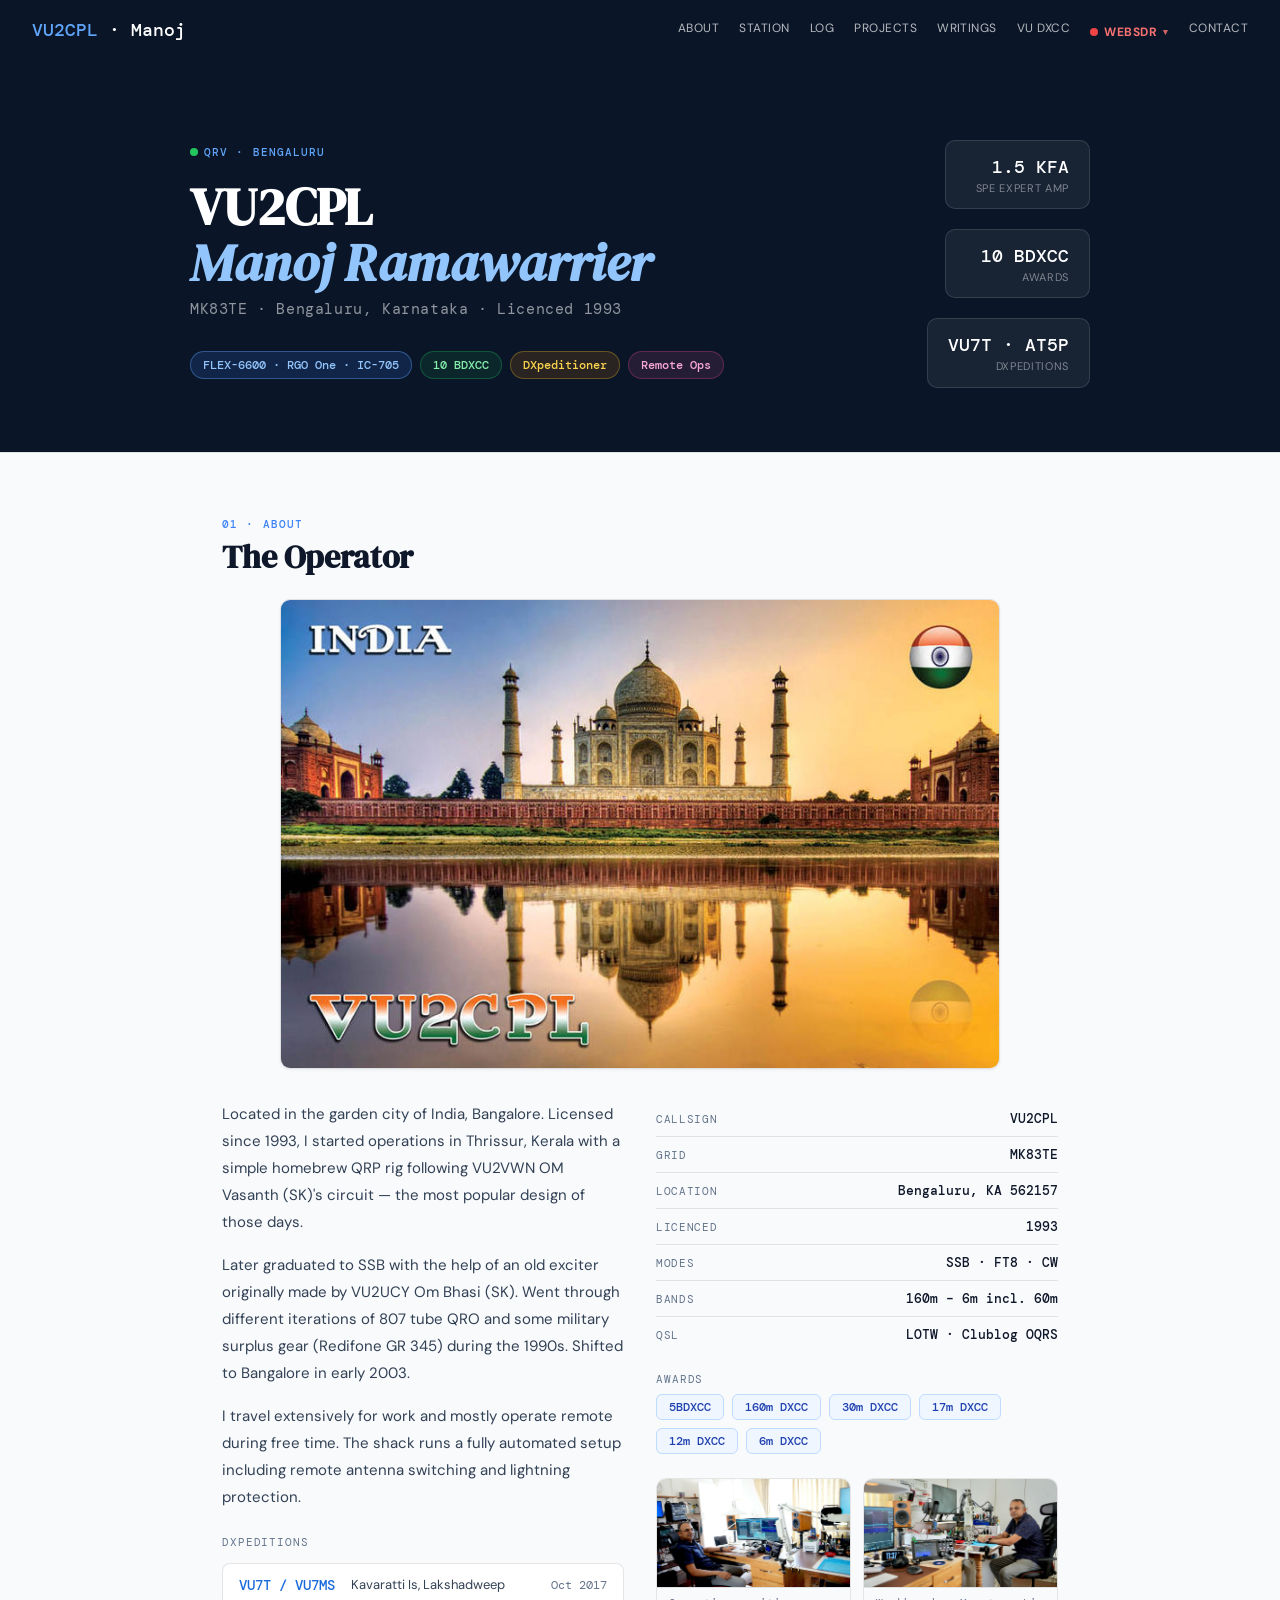
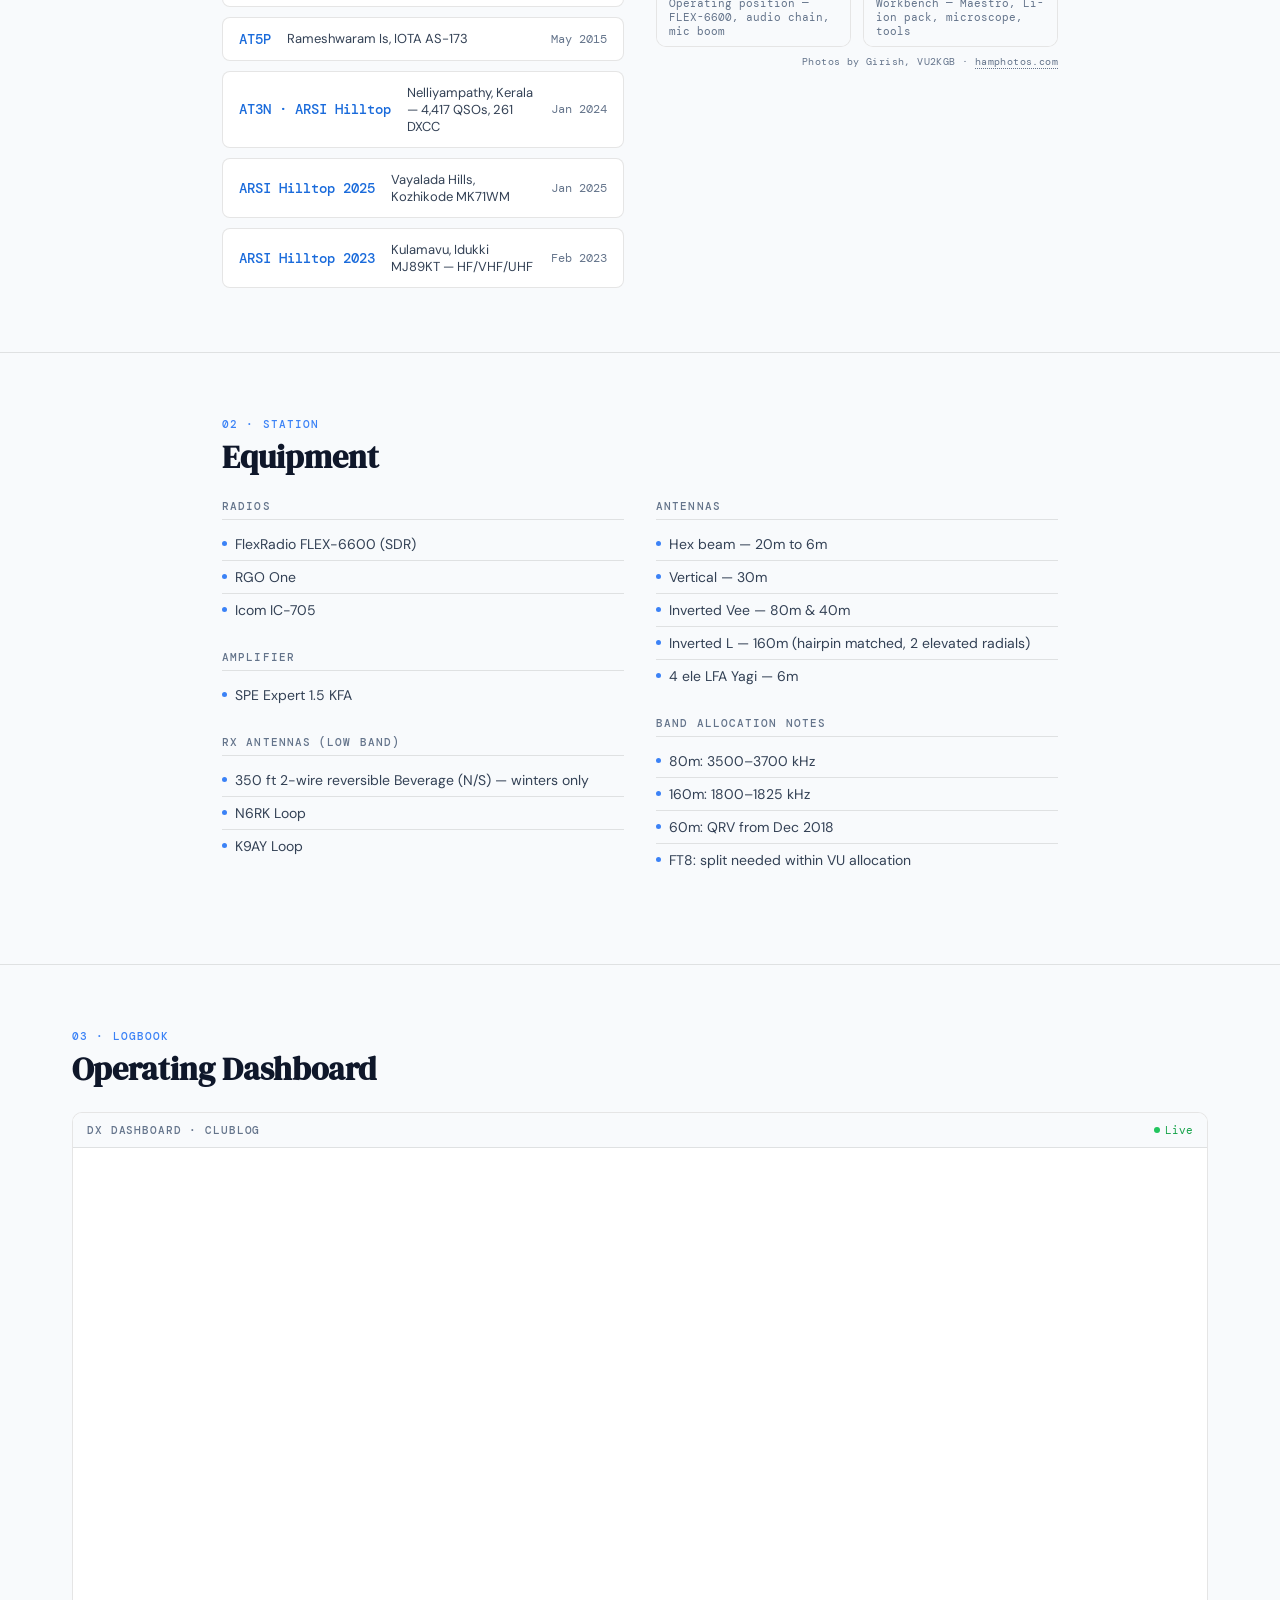
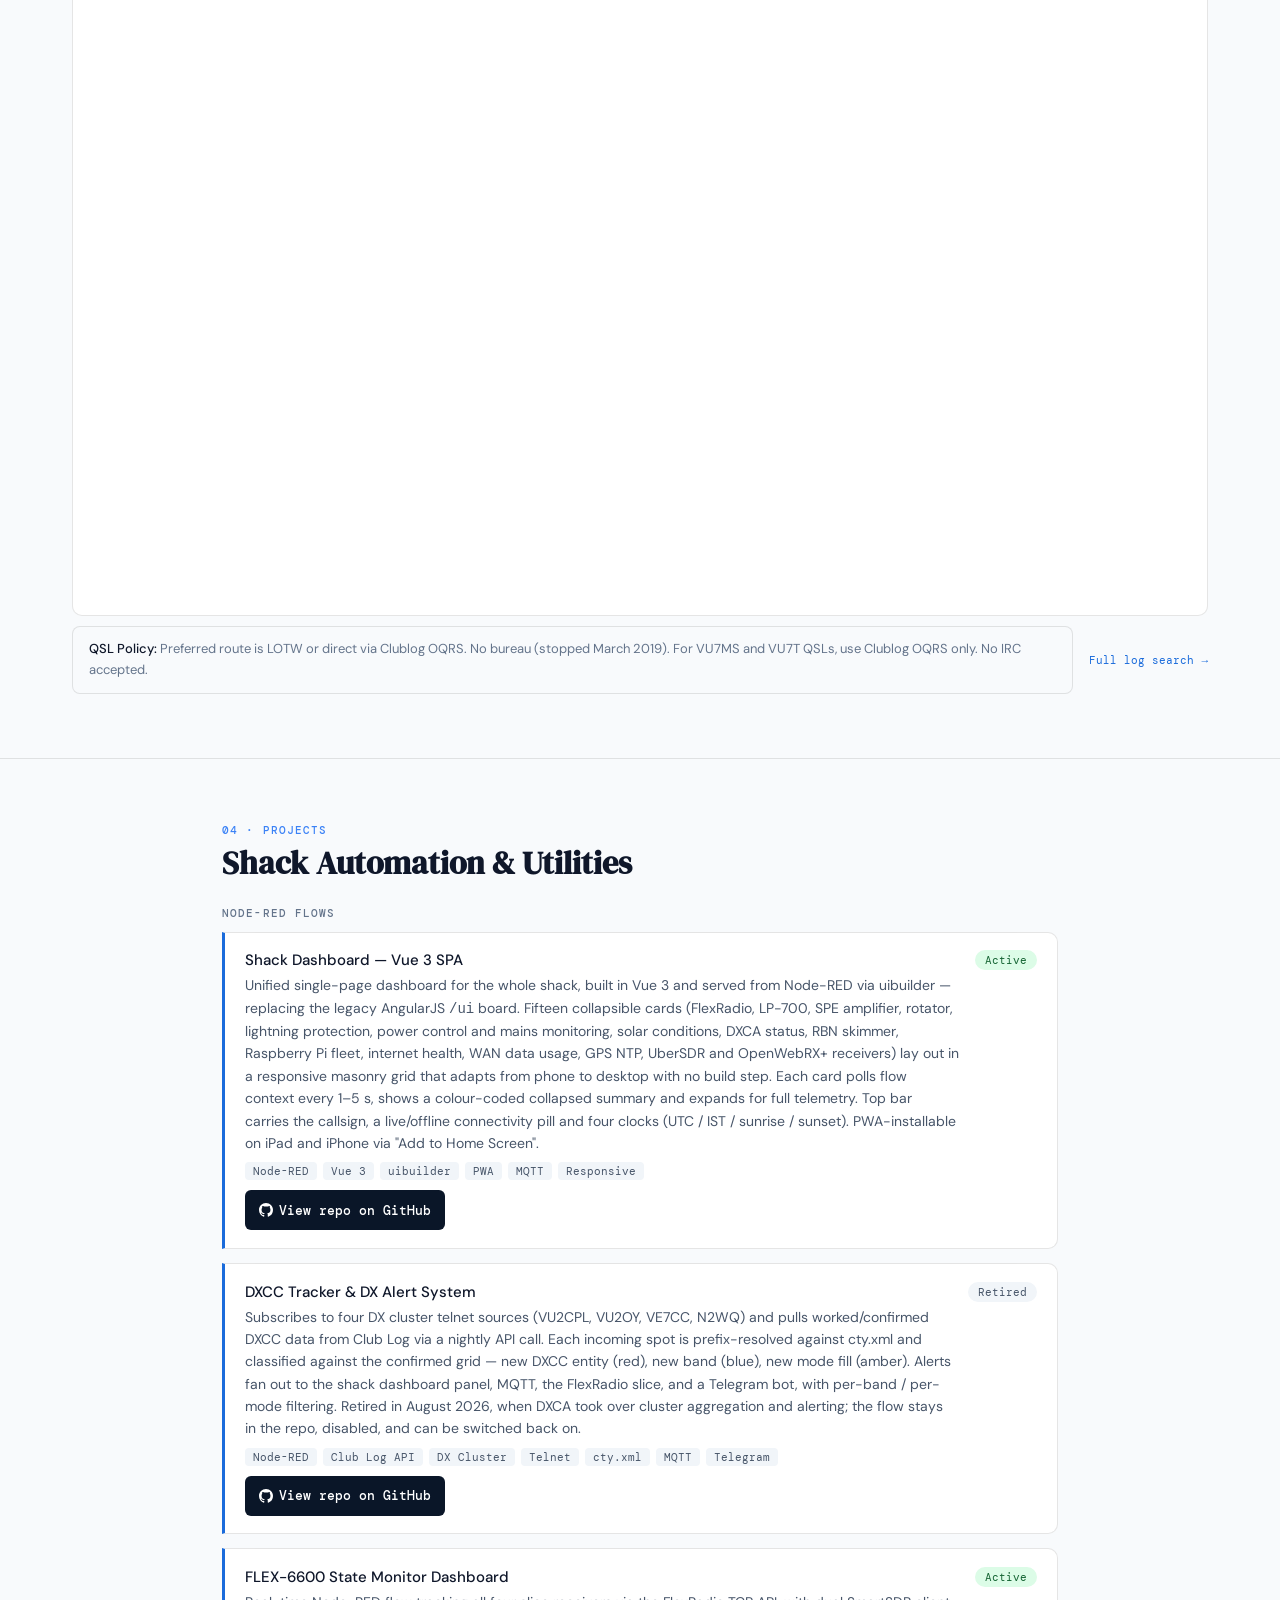
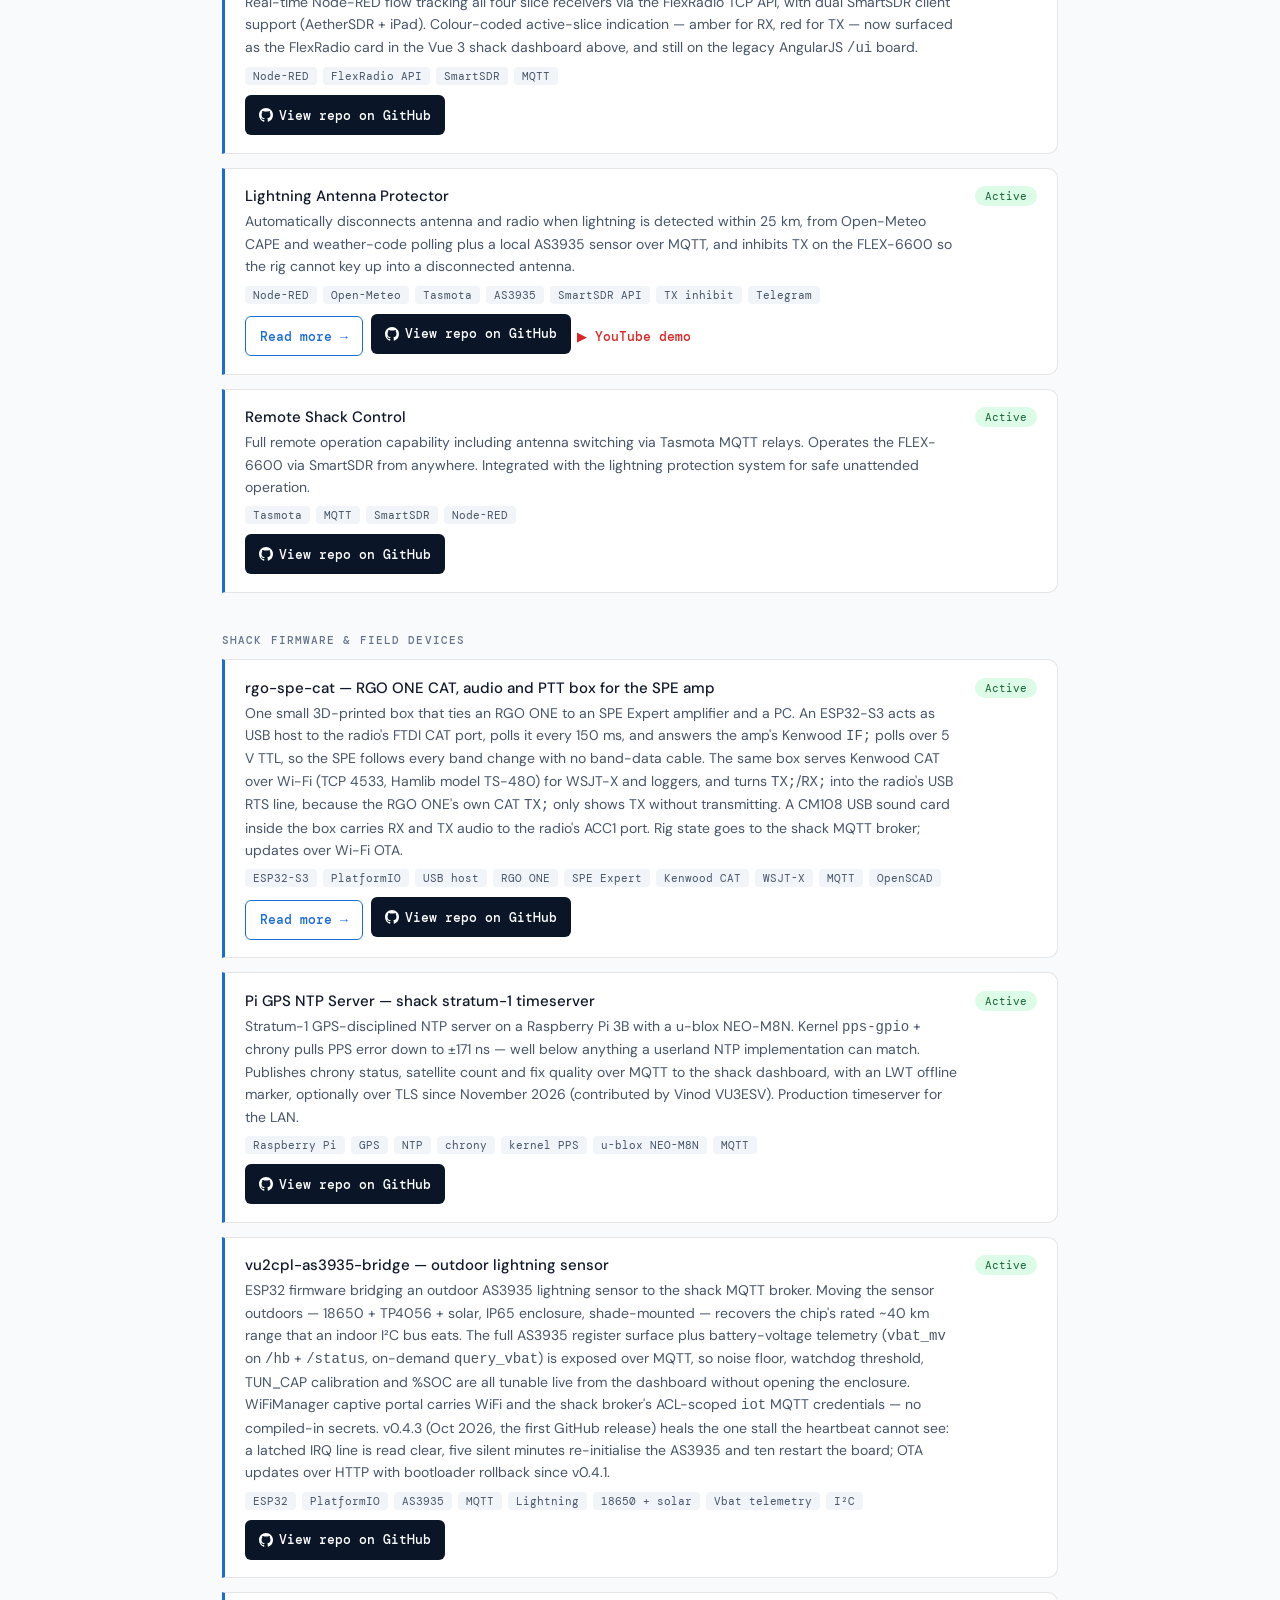
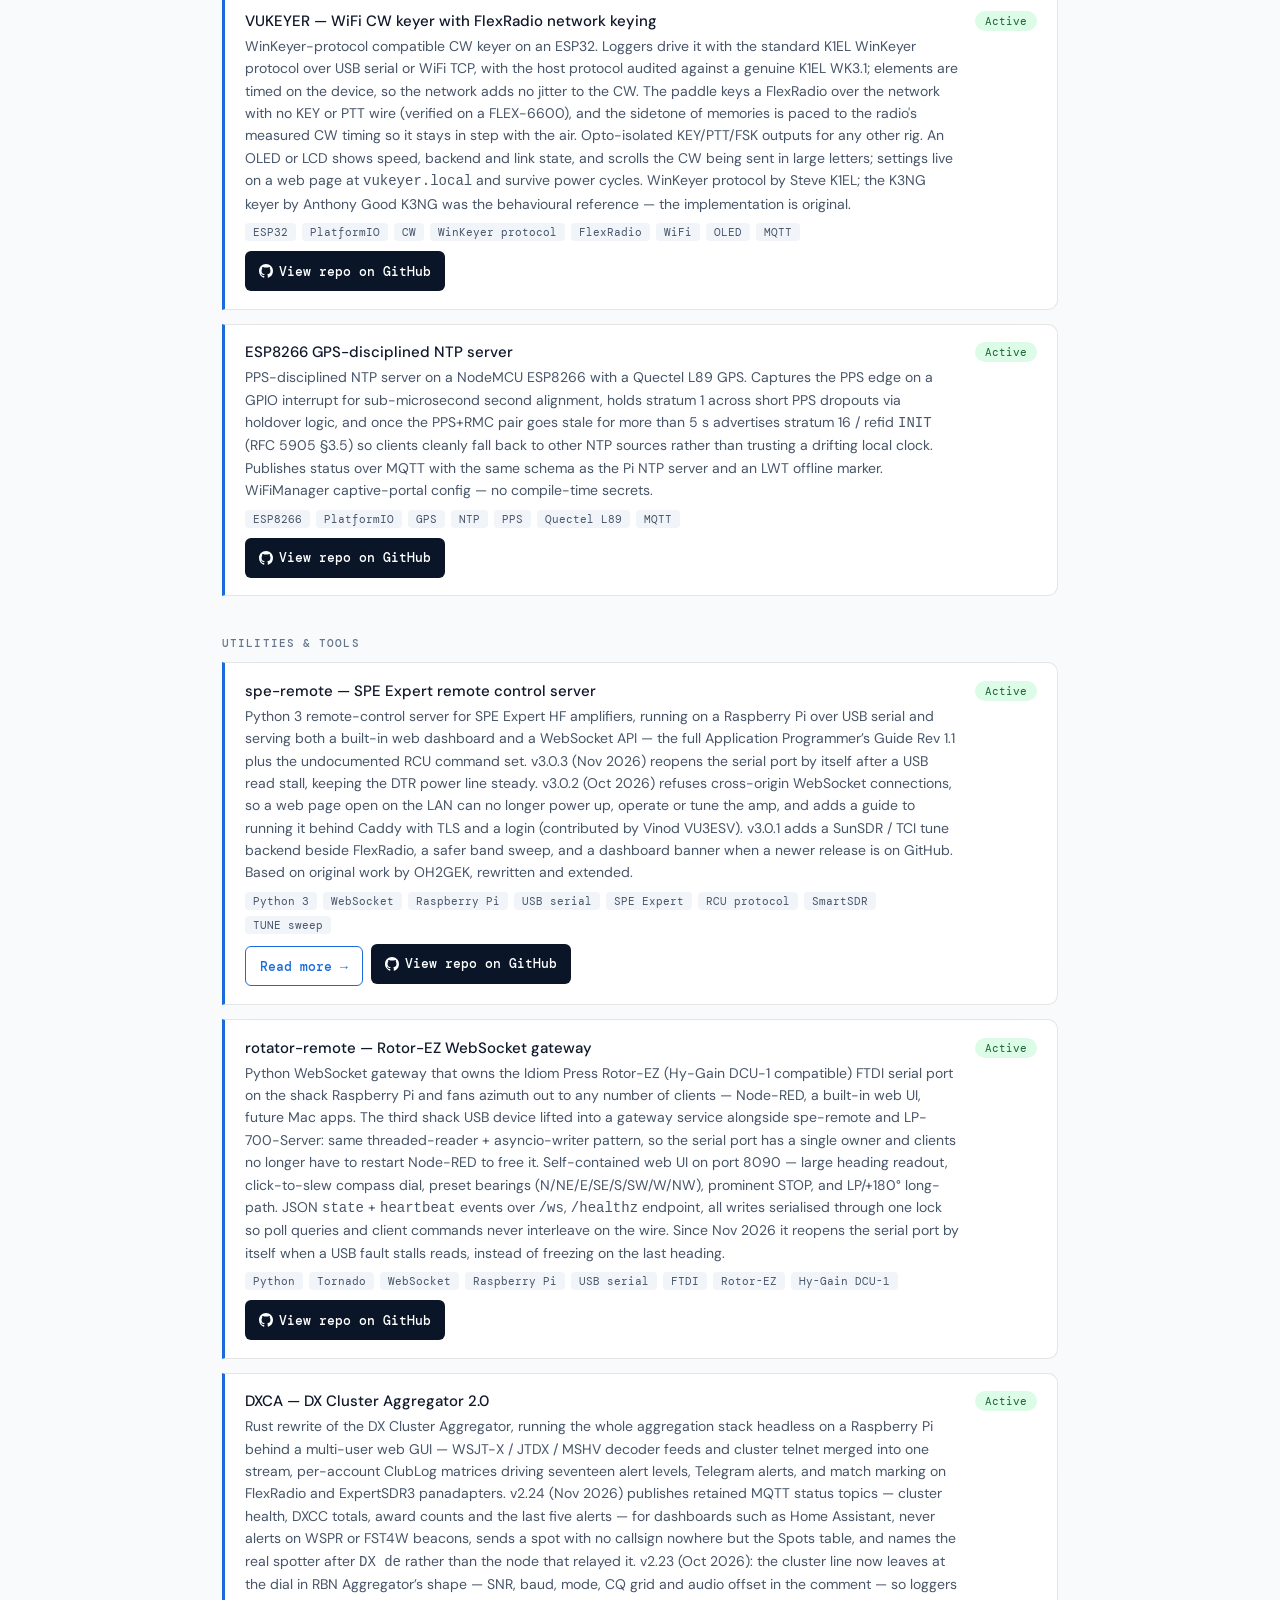
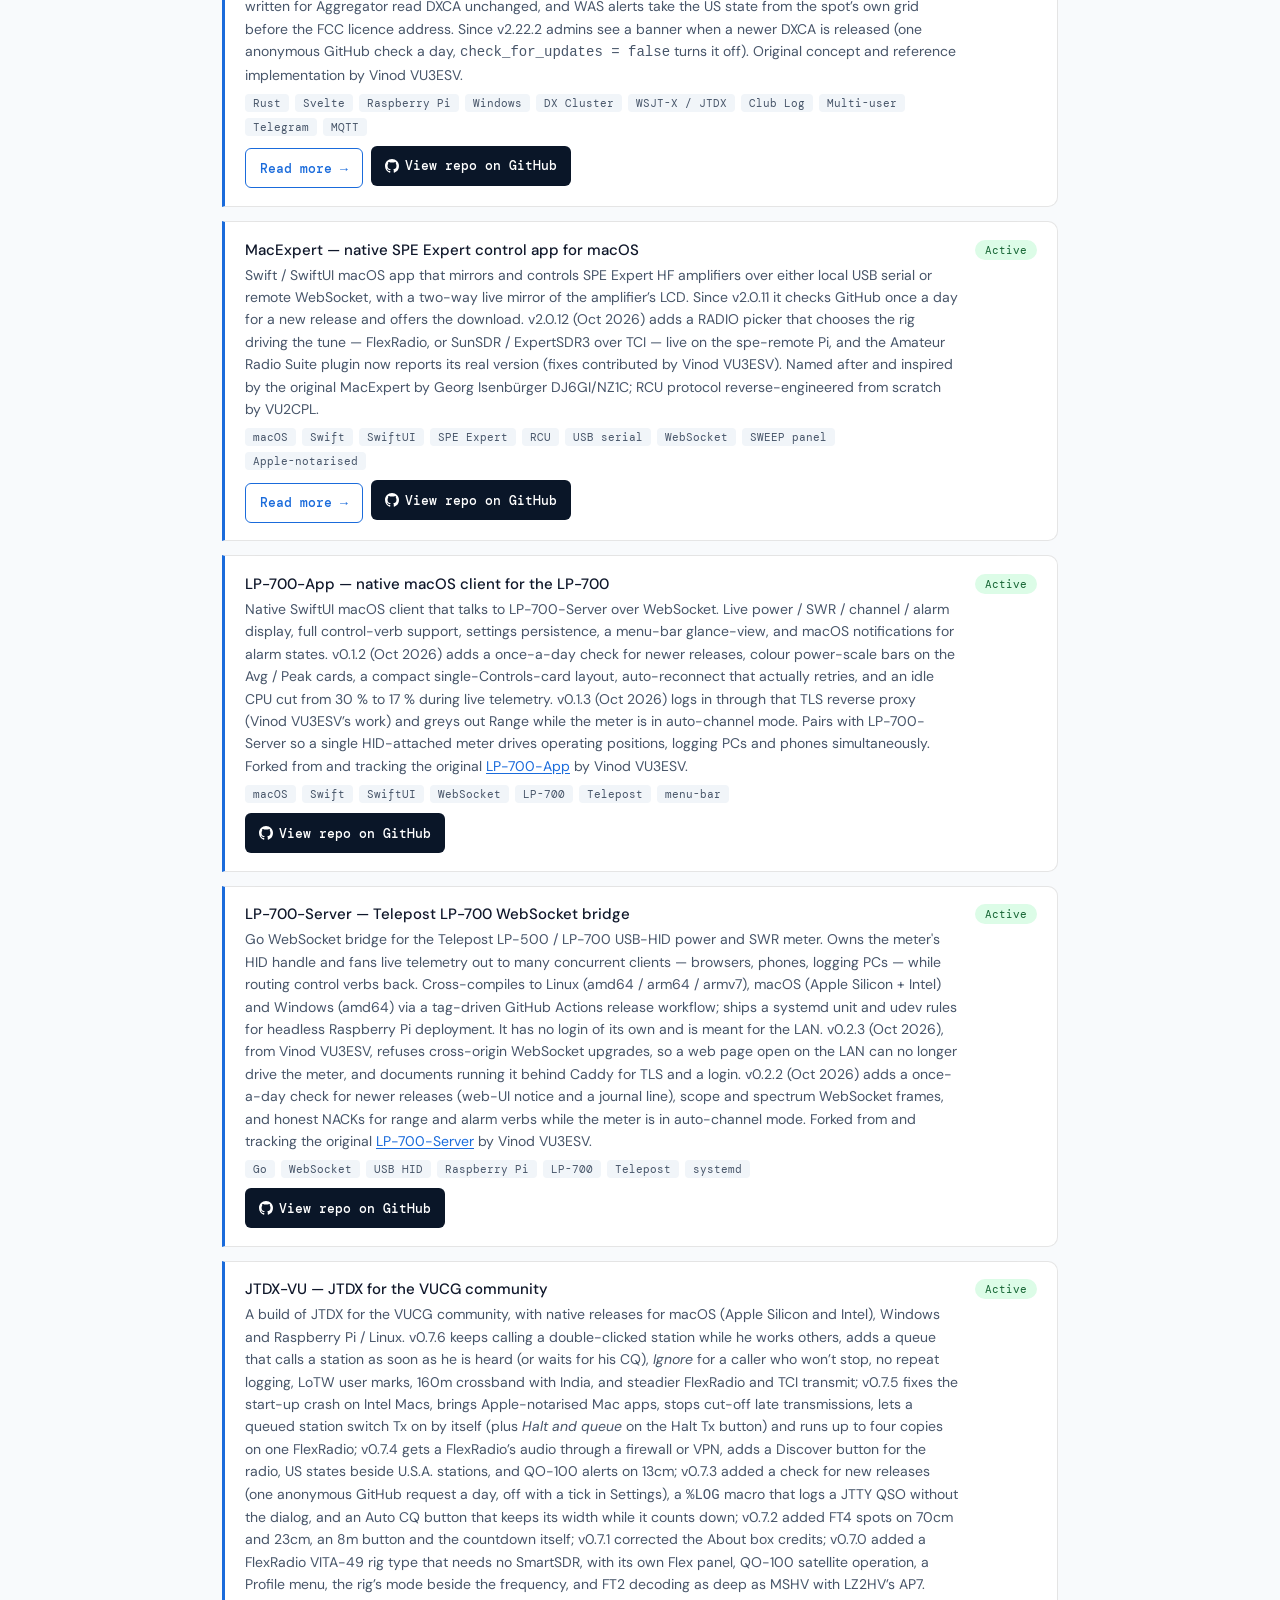
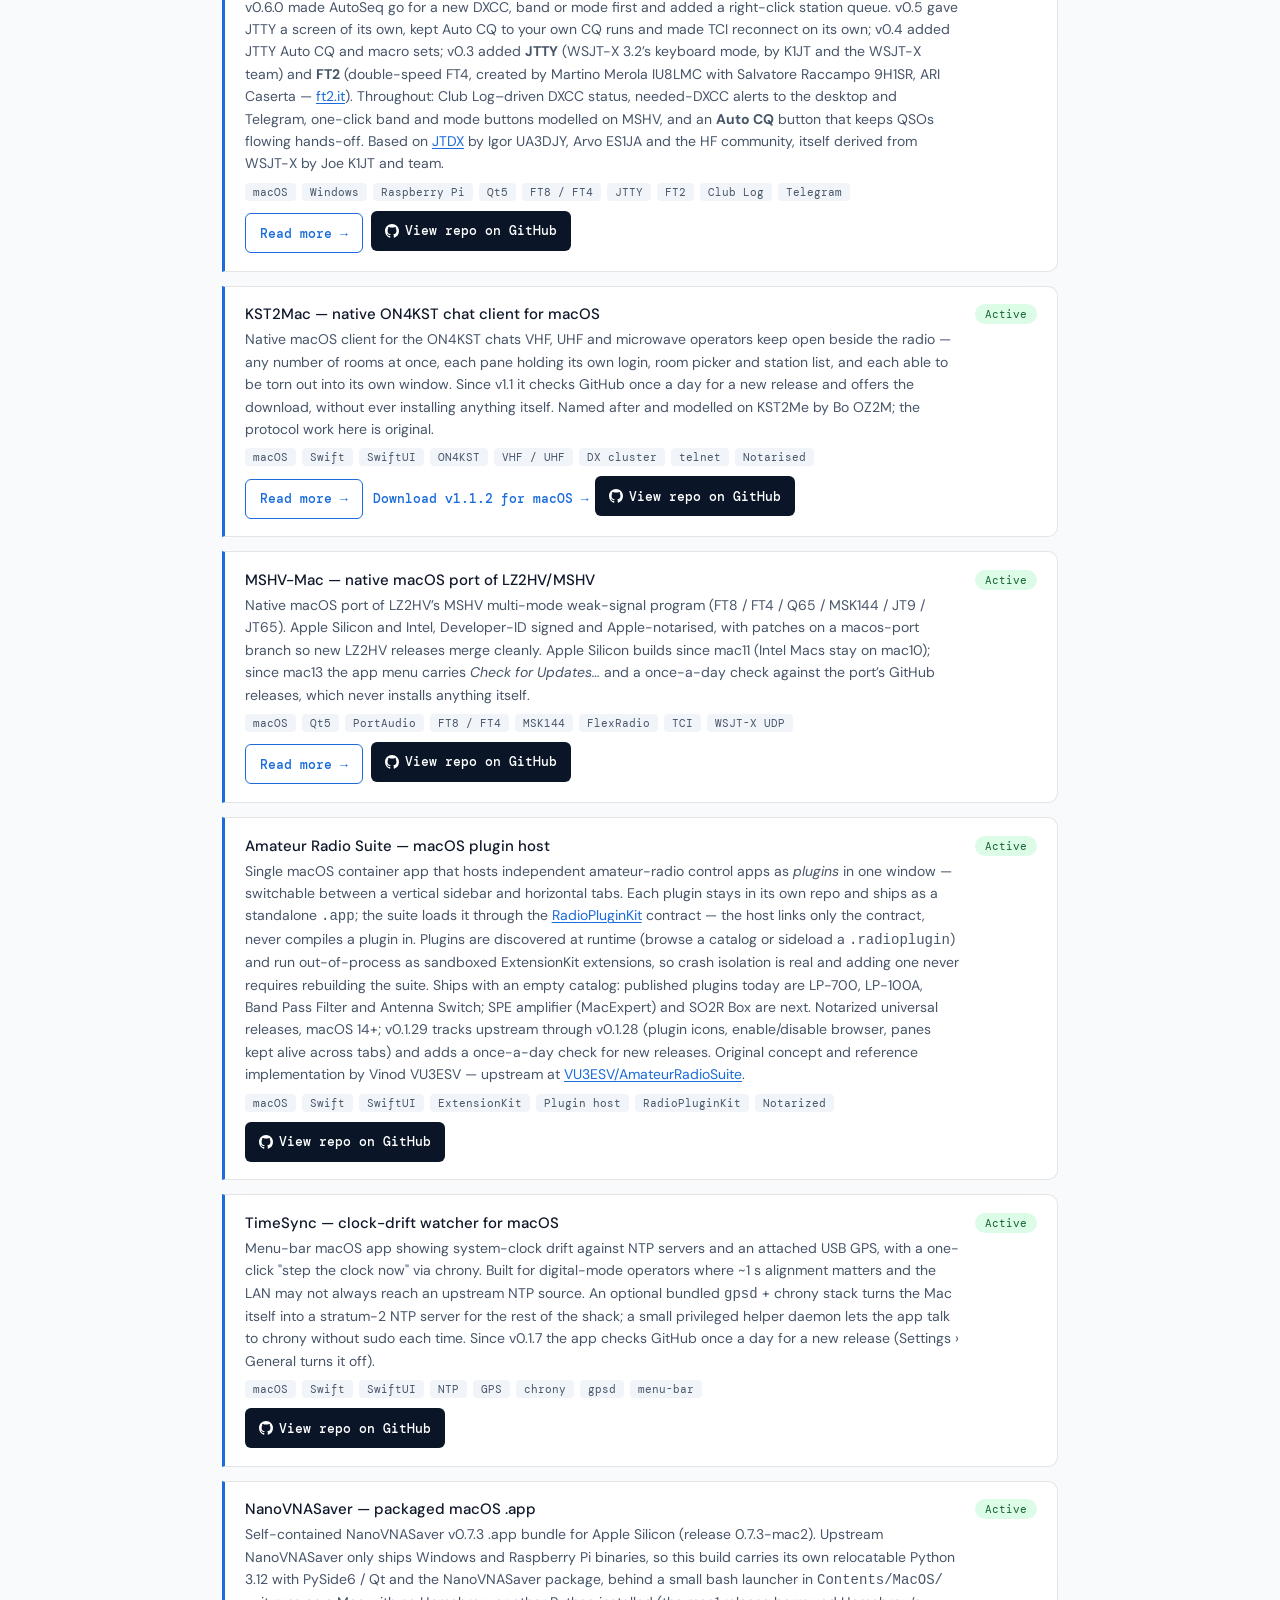
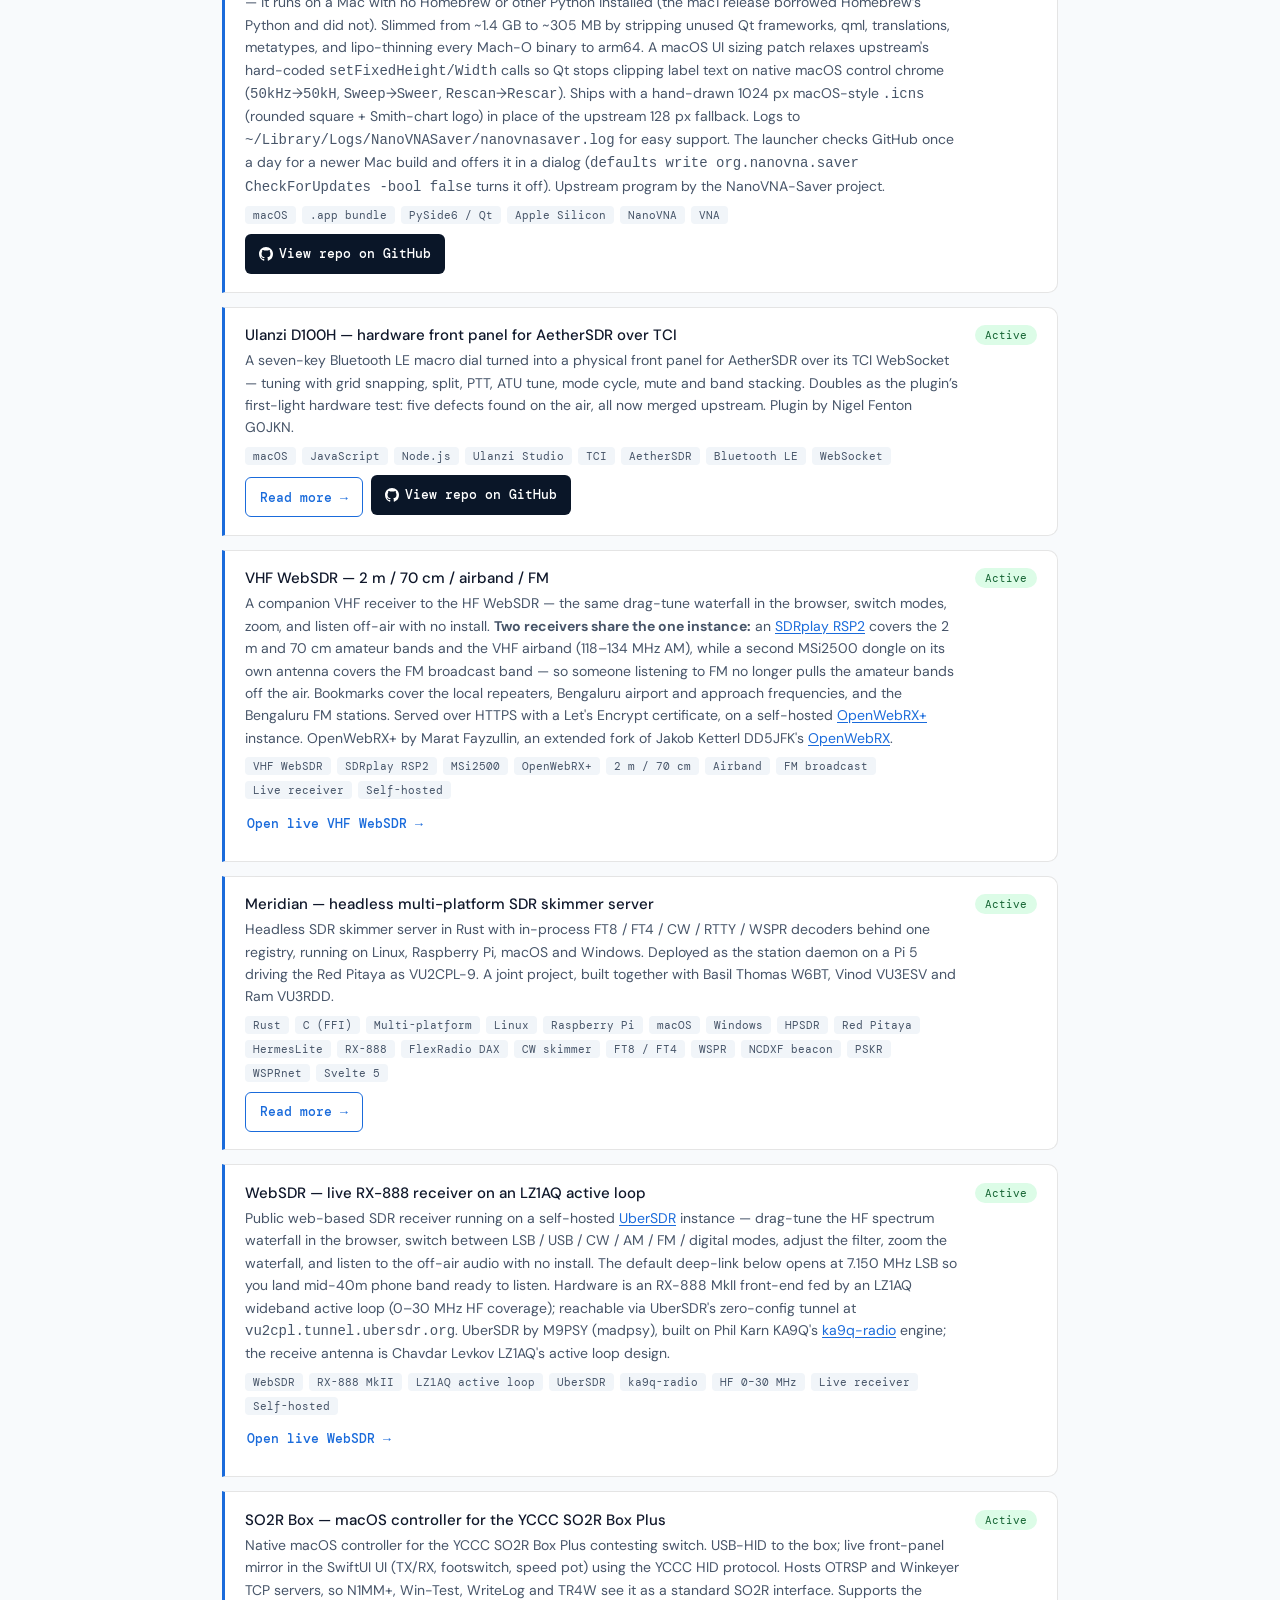
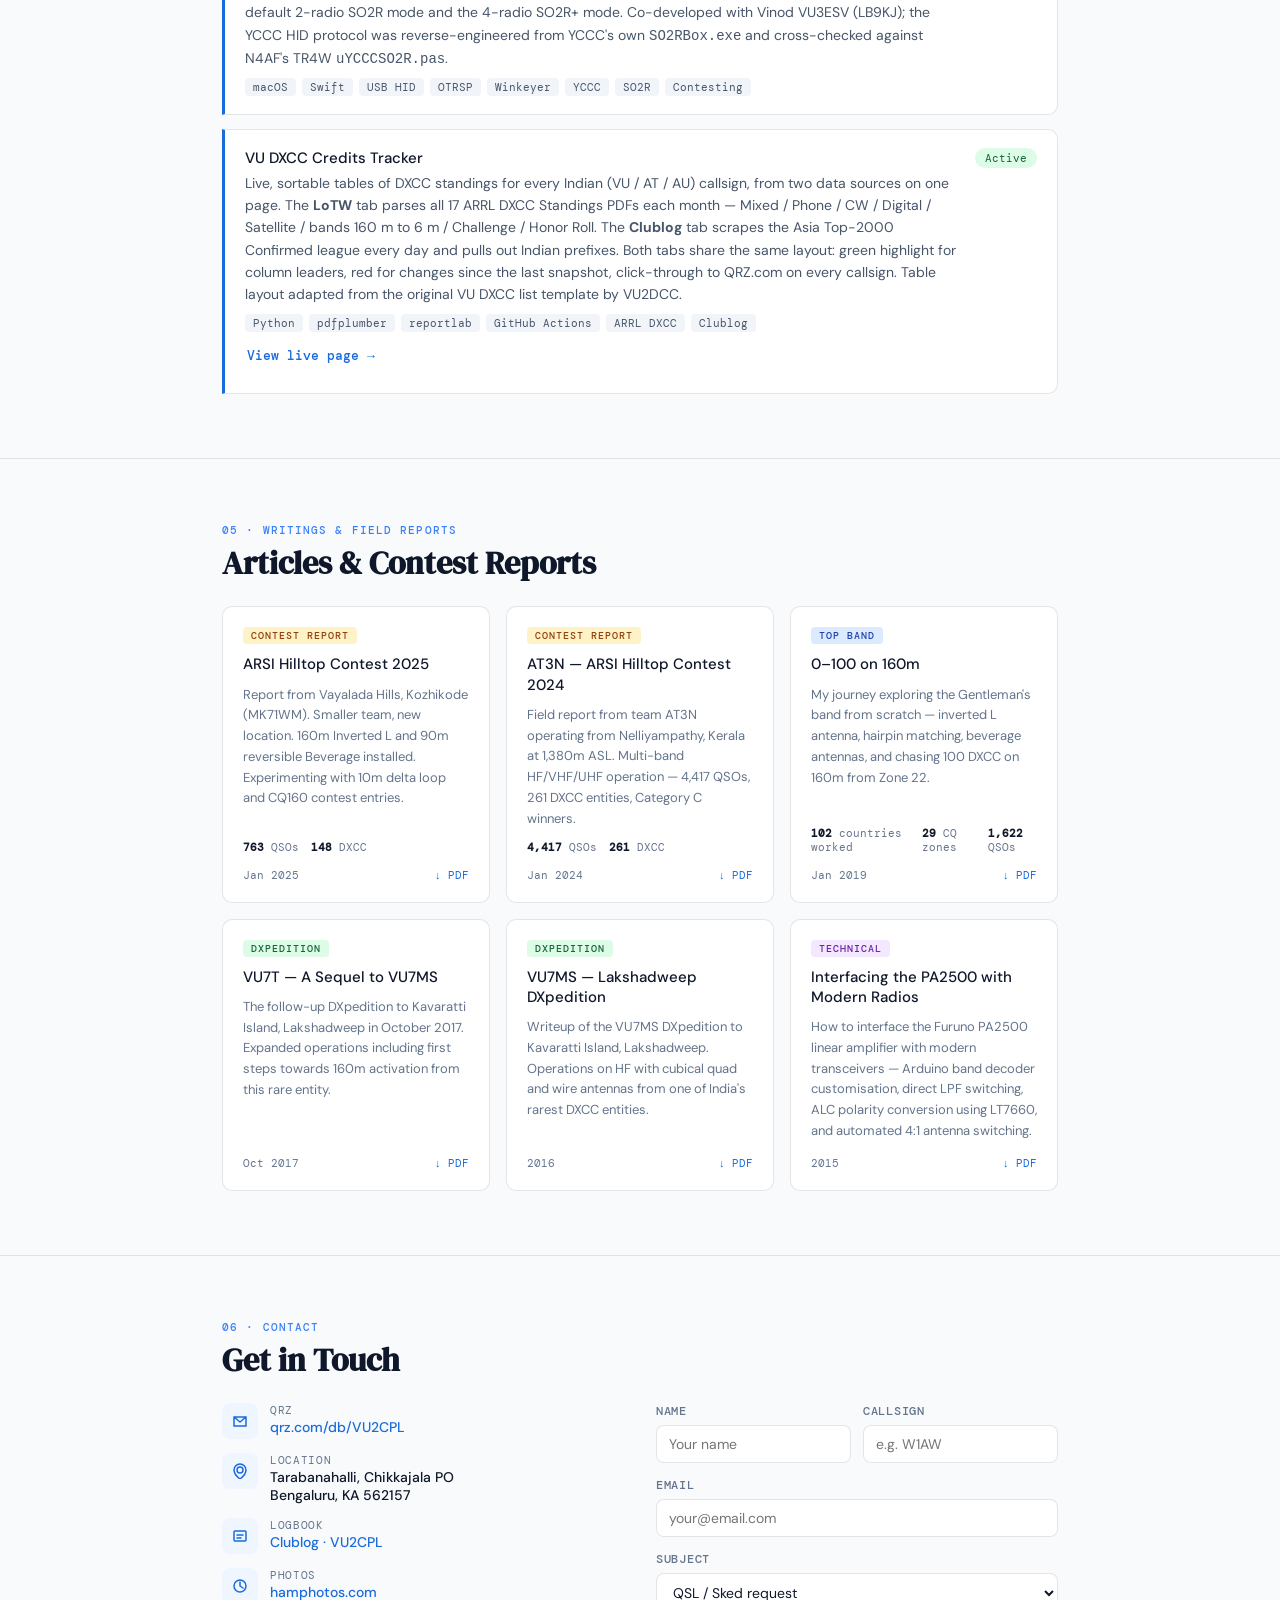
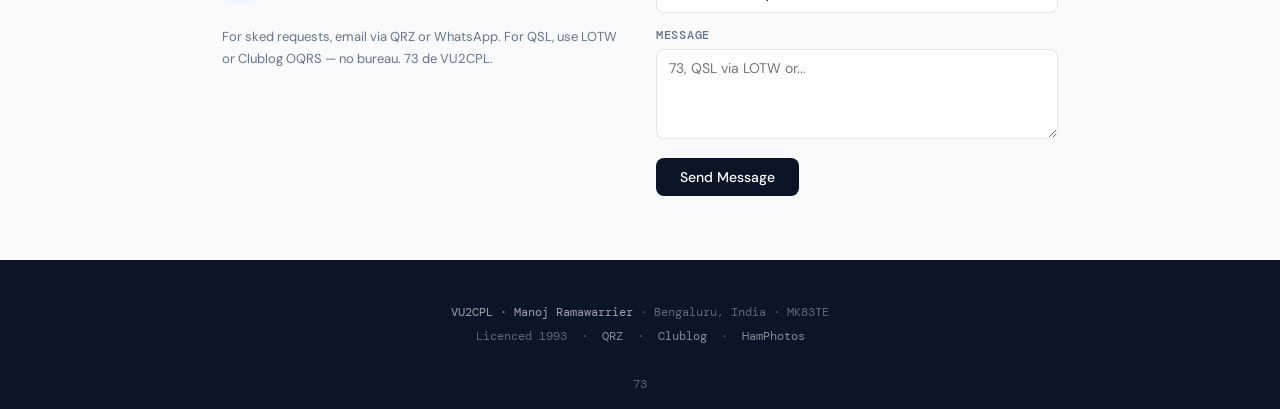
==== commit d549dd9d: "JTDX-VU v0.7.6: card, project page, downloads Home card leads with v0.7.6 (keeps calling a double-cl" ====
--- a/index.html
+++ b/index.html
@@ -398,7 +398,7 @@
     <div class="project-card">
       <div>
         <div class="project-name">JTDX-VU — JTDX for the VUCG community</div>
-        <div class="project-desc">A build of JTDX for the VUCG community, with native releases for macOS (Apple Silicon and Intel), Windows and Raspberry Pi / Linux. v0.7.5 fixes the start-up crash on Intel Macs, brings Apple-notarised Mac apps, stops cut-off late transmissions, lets a queued station switch Tx on by itself (plus <em>Halt and queue</em> on the Halt Tx button) and runs up to four copies on one FlexRadio; v0.7.4 gets a FlexRadio&rsquo;s audio through a firewall or VPN, adds a Discover button for the radio, US states beside U.S.A. stations, and QO-100 alerts on 13cm; v0.7.3 added a check for new releases (one anonymous GitHub request a day, off with a tick in Settings), a <code>%LOG</code> macro that logs a JTTY QSO without the dialog, and an Auto CQ button that keeps its width while it counts down; v0.7.2 added FT4 spots on 70cm and 23cm, an 8m button and the countdown itself; v0.7.1 corrected the About box credits; v0.7.0 added a FlexRadio VITA-49 rig type that needs no SmartSDR, with its own Flex panel, QO-100 satellite operation, a Profile menu, the rig&rsquo;s mode beside the frequency, and FT2 decoding as deep as MSHV with LZ2HV&rsquo;s AP7. v0.6.0 made AutoSeq go for a new DXCC, band or mode first and added a right-click station queue. v0.5 gave JTTY a screen of its own, kept Auto CQ to your own CQ runs and made TCI reconnect on its own; v0.4 added JTTY Auto CQ and macro sets; v0.3 added <strong>JTTY</strong> (WSJT-X 3.2&rsquo;s keyboard mode, by K1JT and the WSJT-X team) and <strong>FT2</strong> (double-speed FT4, created by Martino Merola IU8LMC with Salvatore Raccampo 9H1SR, ARI Caserta &mdash; <a href="https://ft2.it" target="_blank" rel="noopener" style="color:var(--accent);">ft2.it</a>). Throughout: Club Log–driven DXCC status, needed-DXCC alerts to the desktop and Telegram, one-click band and mode buttons modelled on MSHV, and an <strong>Auto CQ</strong> button that keeps QSOs flowing hands-off. Based on <a href="https://github.com/jtdx-project/jtdx" target="_blank" rel="noopener" style="color:var(--accent);">JTDX</a> by Igor UA3DJY, Arvo ES1JA and the HF community, itself derived from WSJT-X by Joe K1JT and team.</div>
+        <div class="project-desc">A build of JTDX for the VUCG community, with native releases for macOS (Apple Silicon and Intel), Windows and Raspberry Pi / Linux. v0.7.6 keeps calling a double-clicked station while he works others, adds a queue that calls a station as soon as he is heard (or waits for his CQ), <em>Ignore</em> for a caller who won&rsquo;t stop, no repeat logging, LoTW user marks, 160m crossband with India, and steadier FlexRadio and TCI transmit; v0.7.5 fixes the start-up crash on Intel Macs, brings Apple-notarised Mac apps, stops cut-off late transmissions, lets a queued station switch Tx on by itself (plus <em>Halt and queue</em> on the Halt Tx button) and runs up to four copies on one FlexRadio; v0.7.4 gets a FlexRadio&rsquo;s audio through a firewall or VPN, adds a Discover button for the radio, US states beside U.S.A. stations, and QO-100 alerts on 13cm; v0.7.3 added a check for new releases (one anonymous GitHub request a day, off with a tick in Settings), a <code>%LOG</code> macro that logs a JTTY QSO without the dialog, and an Auto CQ button that keeps its width while it counts down; v0.7.2 added FT4 spots on 70cm and 23cm, an 8m button and the countdown itself; v0.7.1 corrected the About box credits; v0.7.0 added a FlexRadio VITA-49 rig type that needs no SmartSDR, with its own Flex panel, QO-100 satellite operation, a Profile menu, the rig&rsquo;s mode beside the frequency, and FT2 decoding as deep as MSHV with LZ2HV&rsquo;s AP7. v0.6.0 made AutoSeq go for a new DXCC, band or mode first and added a right-click station queue. v0.5 gave JTTY a screen of its own, kept Auto CQ to your own CQ runs and made TCI reconnect on its own; v0.4 added JTTY Auto CQ and macro sets; v0.3 added <strong>JTTY</strong> (WSJT-X 3.2&rsquo;s keyboard mode, by K1JT and the WSJT-X team) and <strong>FT2</strong> (double-speed FT4, created by Martino Merola IU8LMC with Salvatore Raccampo 9H1SR, ARI Caserta &mdash; <a href="https://ft2.it" target="_blank" rel="noopener" style="color:var(--accent);">ft2.it</a>). Throughout: Club Log–driven DXCC status, needed-DXCC alerts to the desktop and Telegram, one-click band and mode buttons modelled on MSHV, and an <strong>Auto CQ</strong> button that keeps QSOs flowing hands-off. Based on <a href="https://github.com/jtdx-project/jtdx" target="_blank" rel="noopener" style="color:var(--accent);">JTDX</a> by Igor UA3DJY, Arvo ES1JA and the HF community, itself derived from WSJT-X by Joe K1JT and team.</div>
         <div class="project-tags"><span class="proj-tag">macOS</span><span class="proj-tag">Windows</span><span class="proj-tag">Raspberry Pi</span><span class="proj-tag">Qt5</span><span class="proj-tag">FT8 / FT4</span><span class="proj-tag">JTTY</span><span class="proj-tag">FT2</span><span class="proj-tag">Club Log</span><span class="proj-tag">Telegram</span></div>
         <a class="read-more" href="/projects/jtdx-vu/">Read more &rarr;</a>
         <a class="repo-btn" href="https://github.com/vu2cpl/jtdx-vu" target="_blank" rel="noopener">
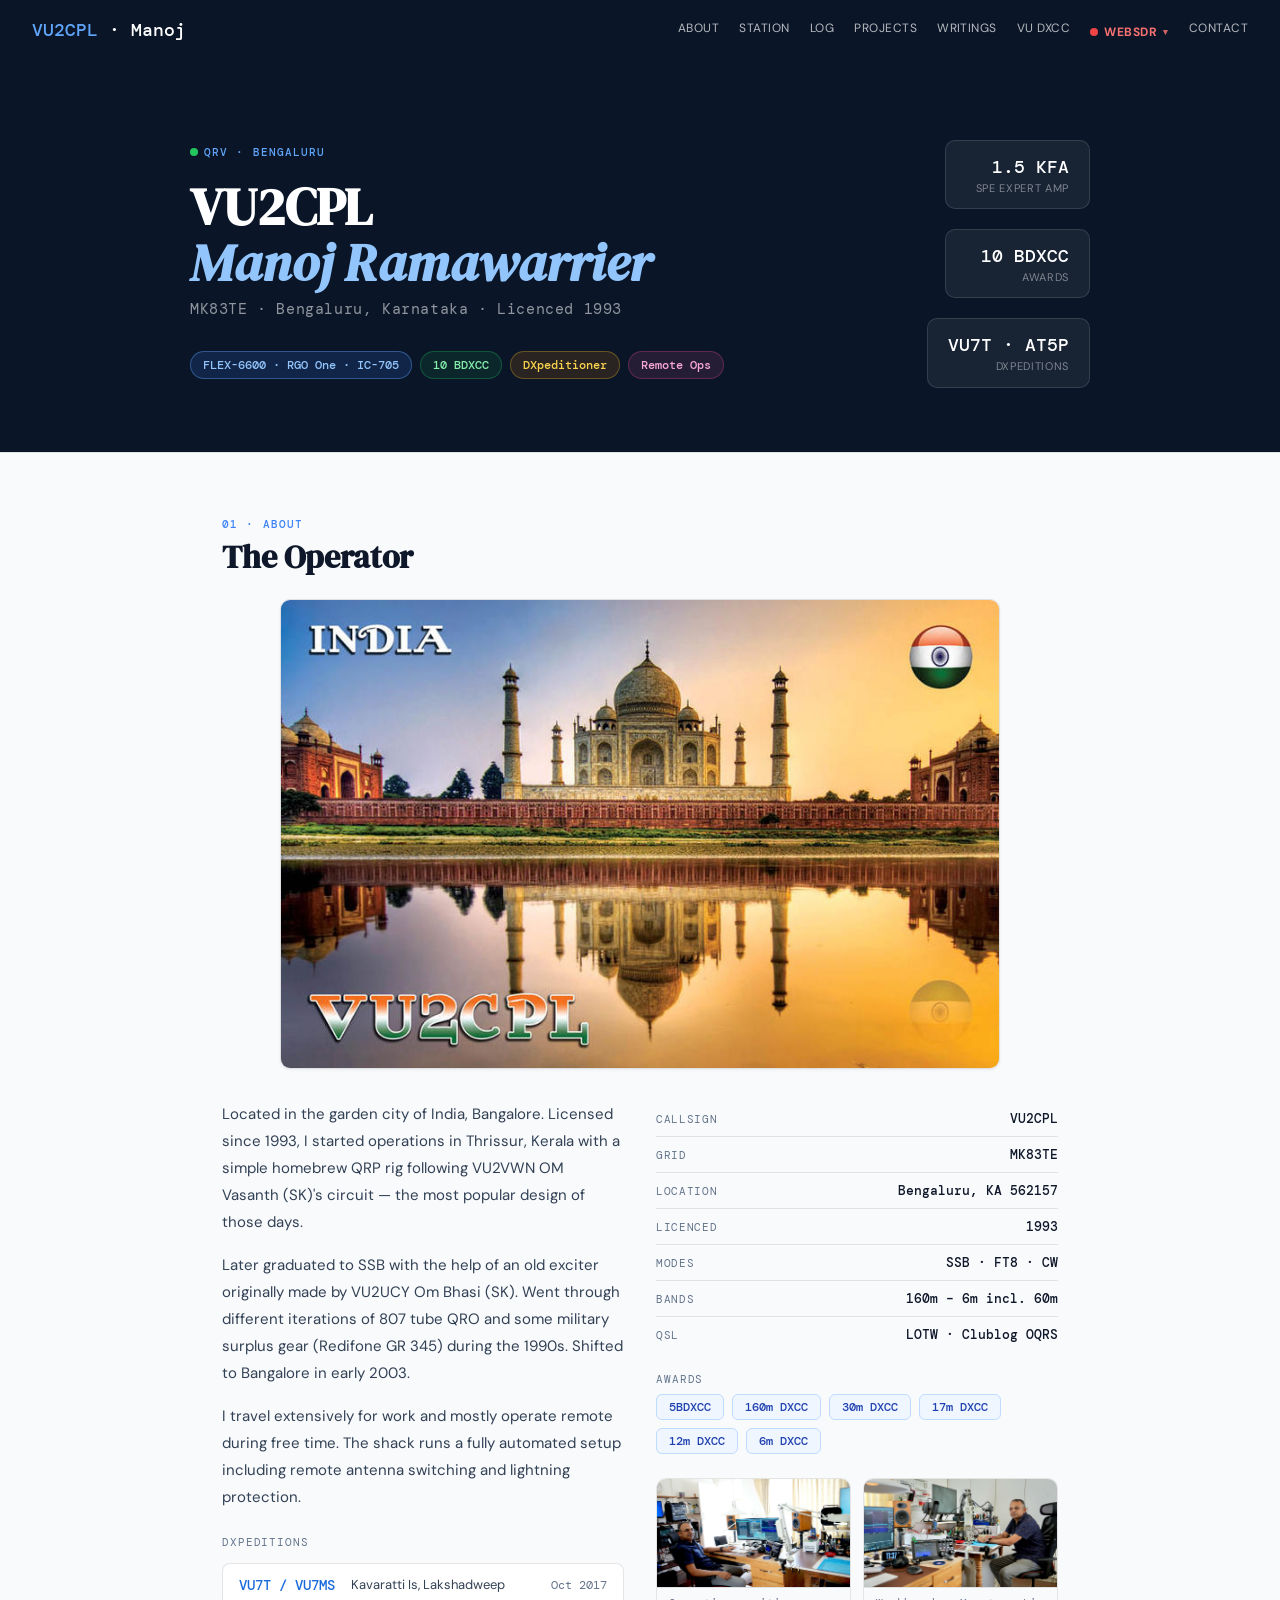
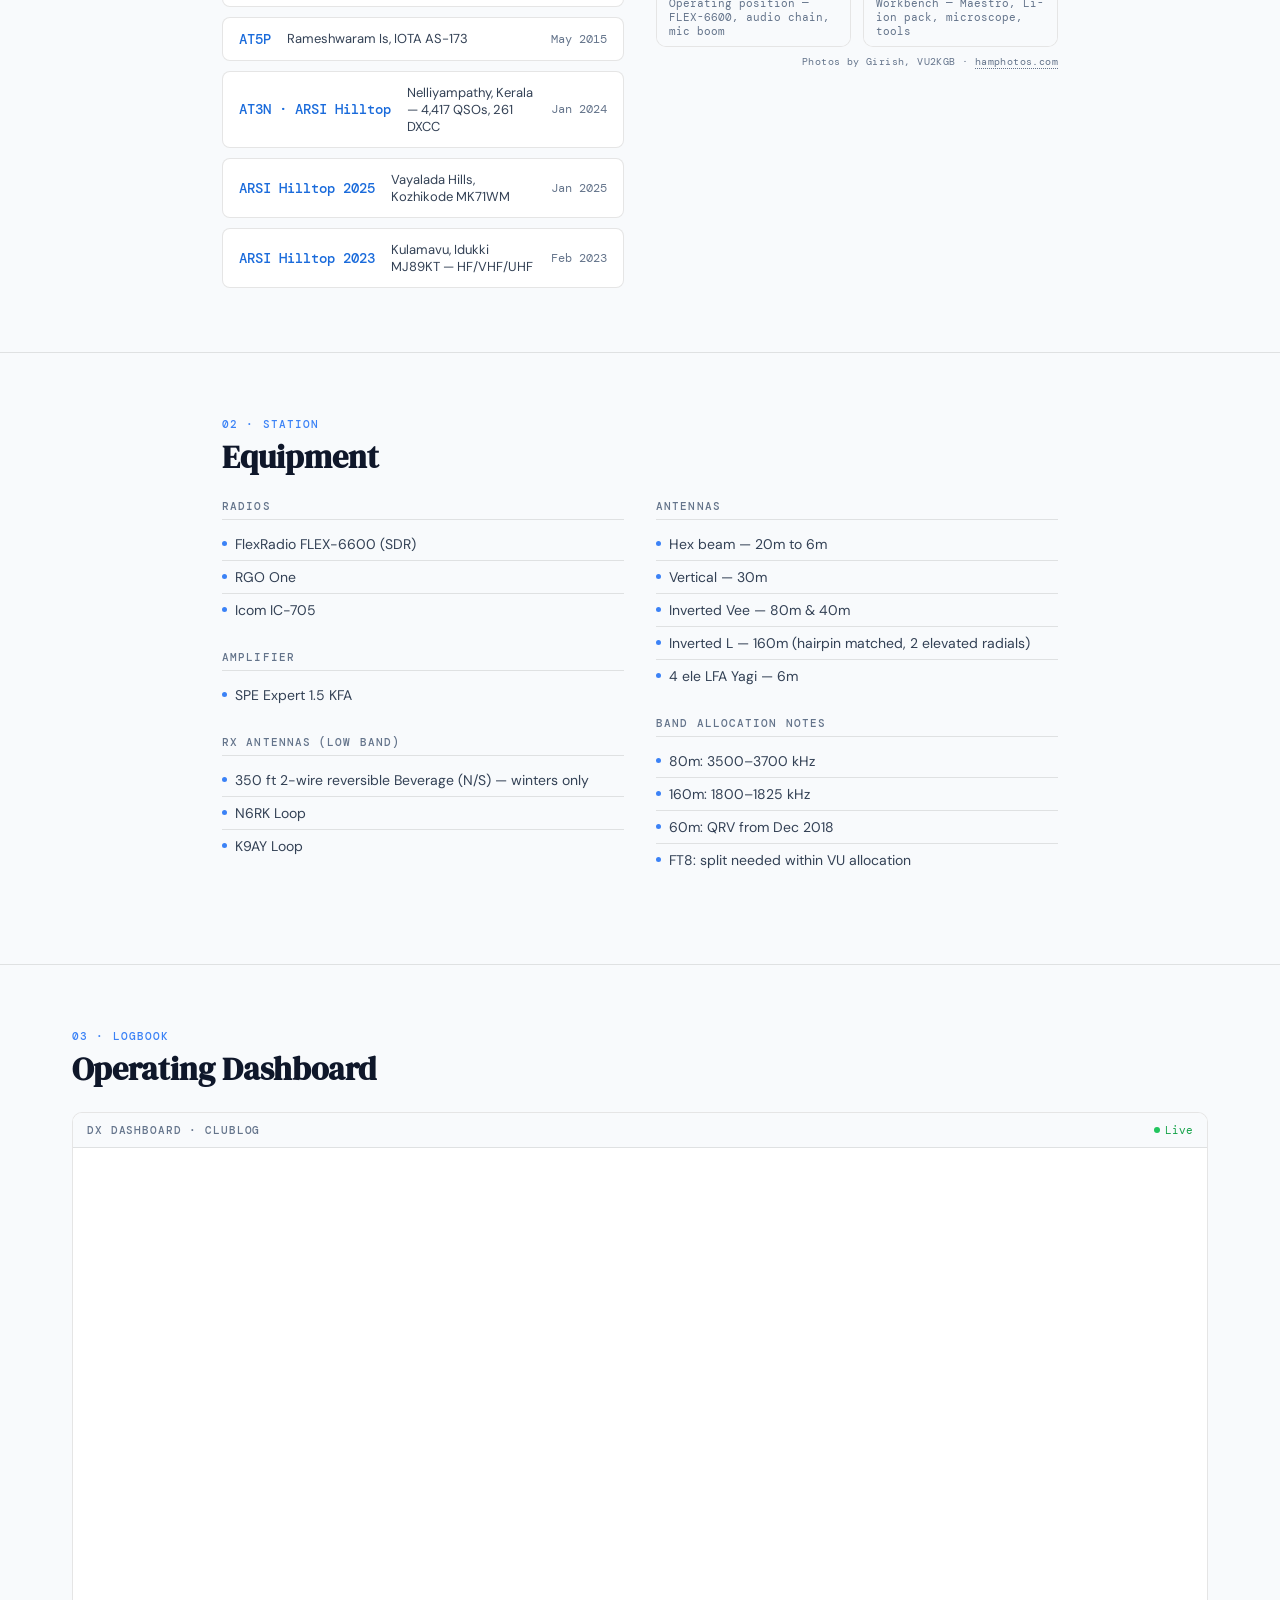
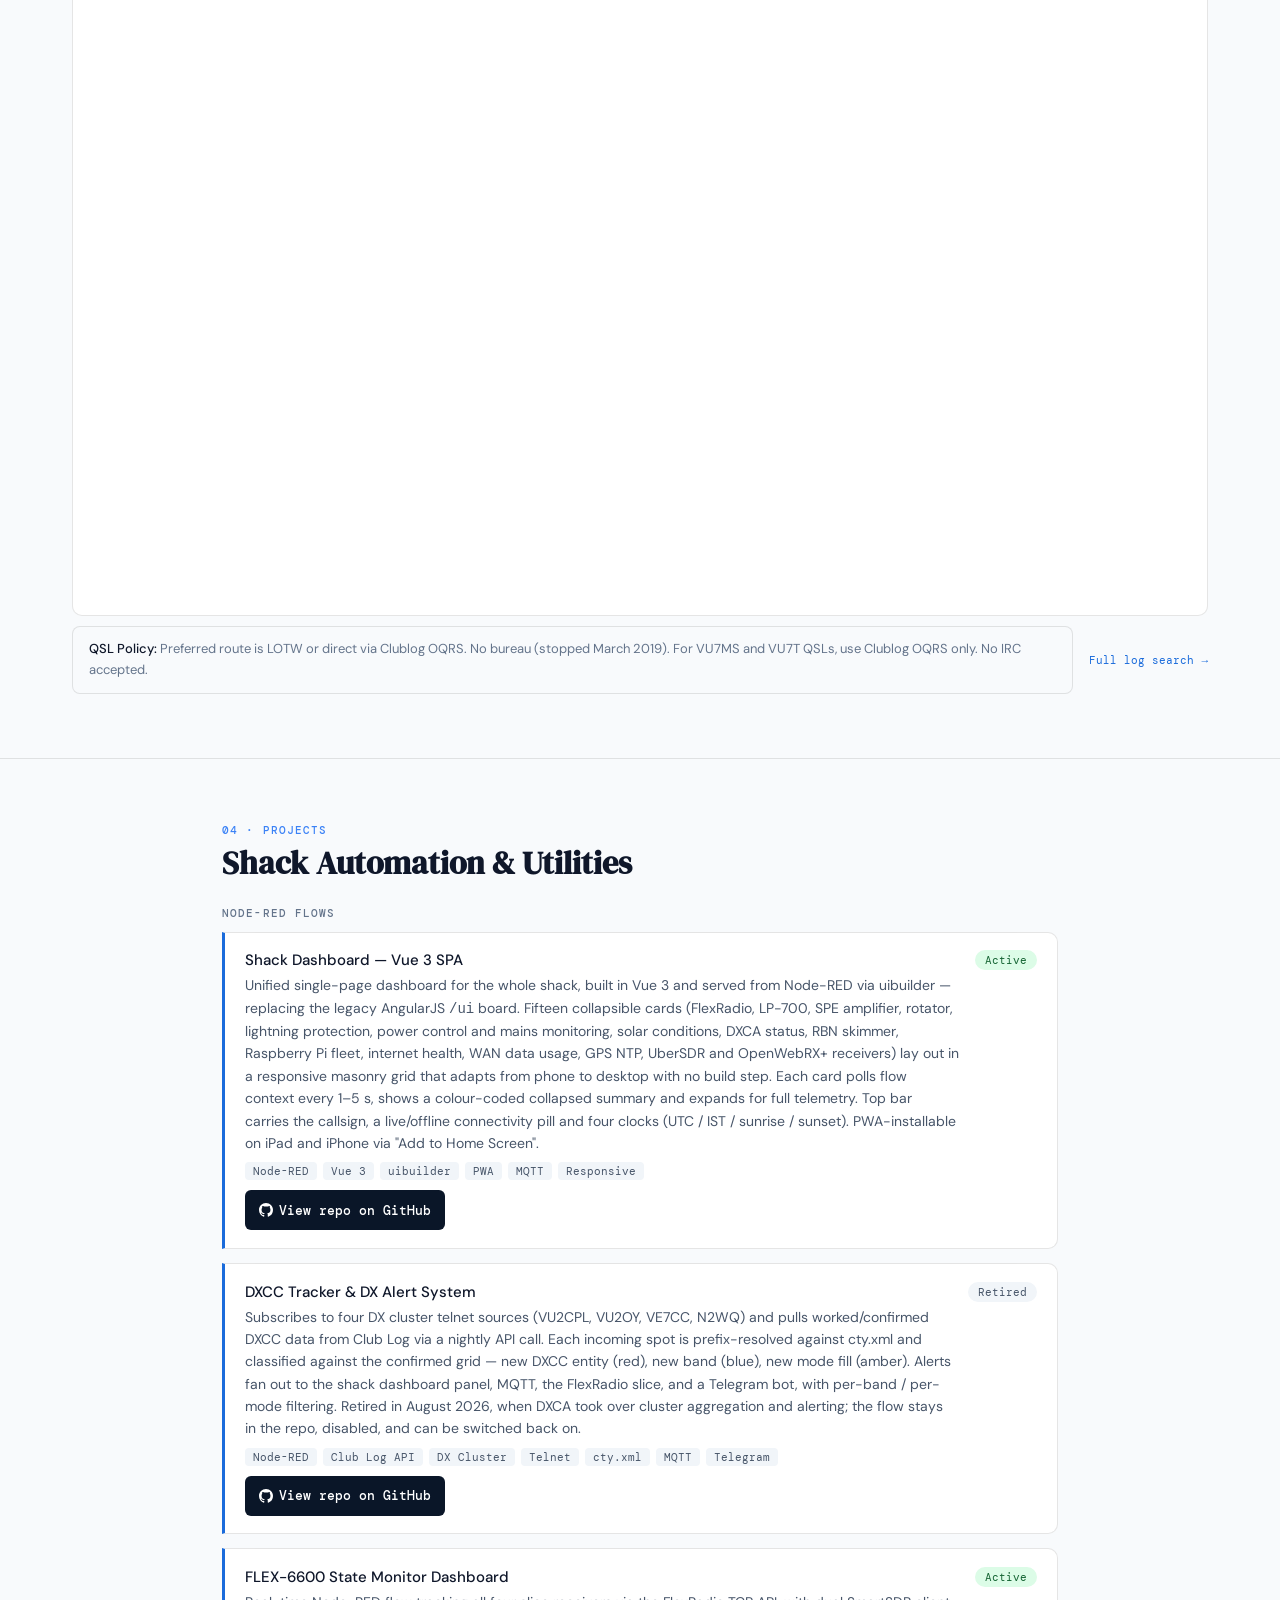
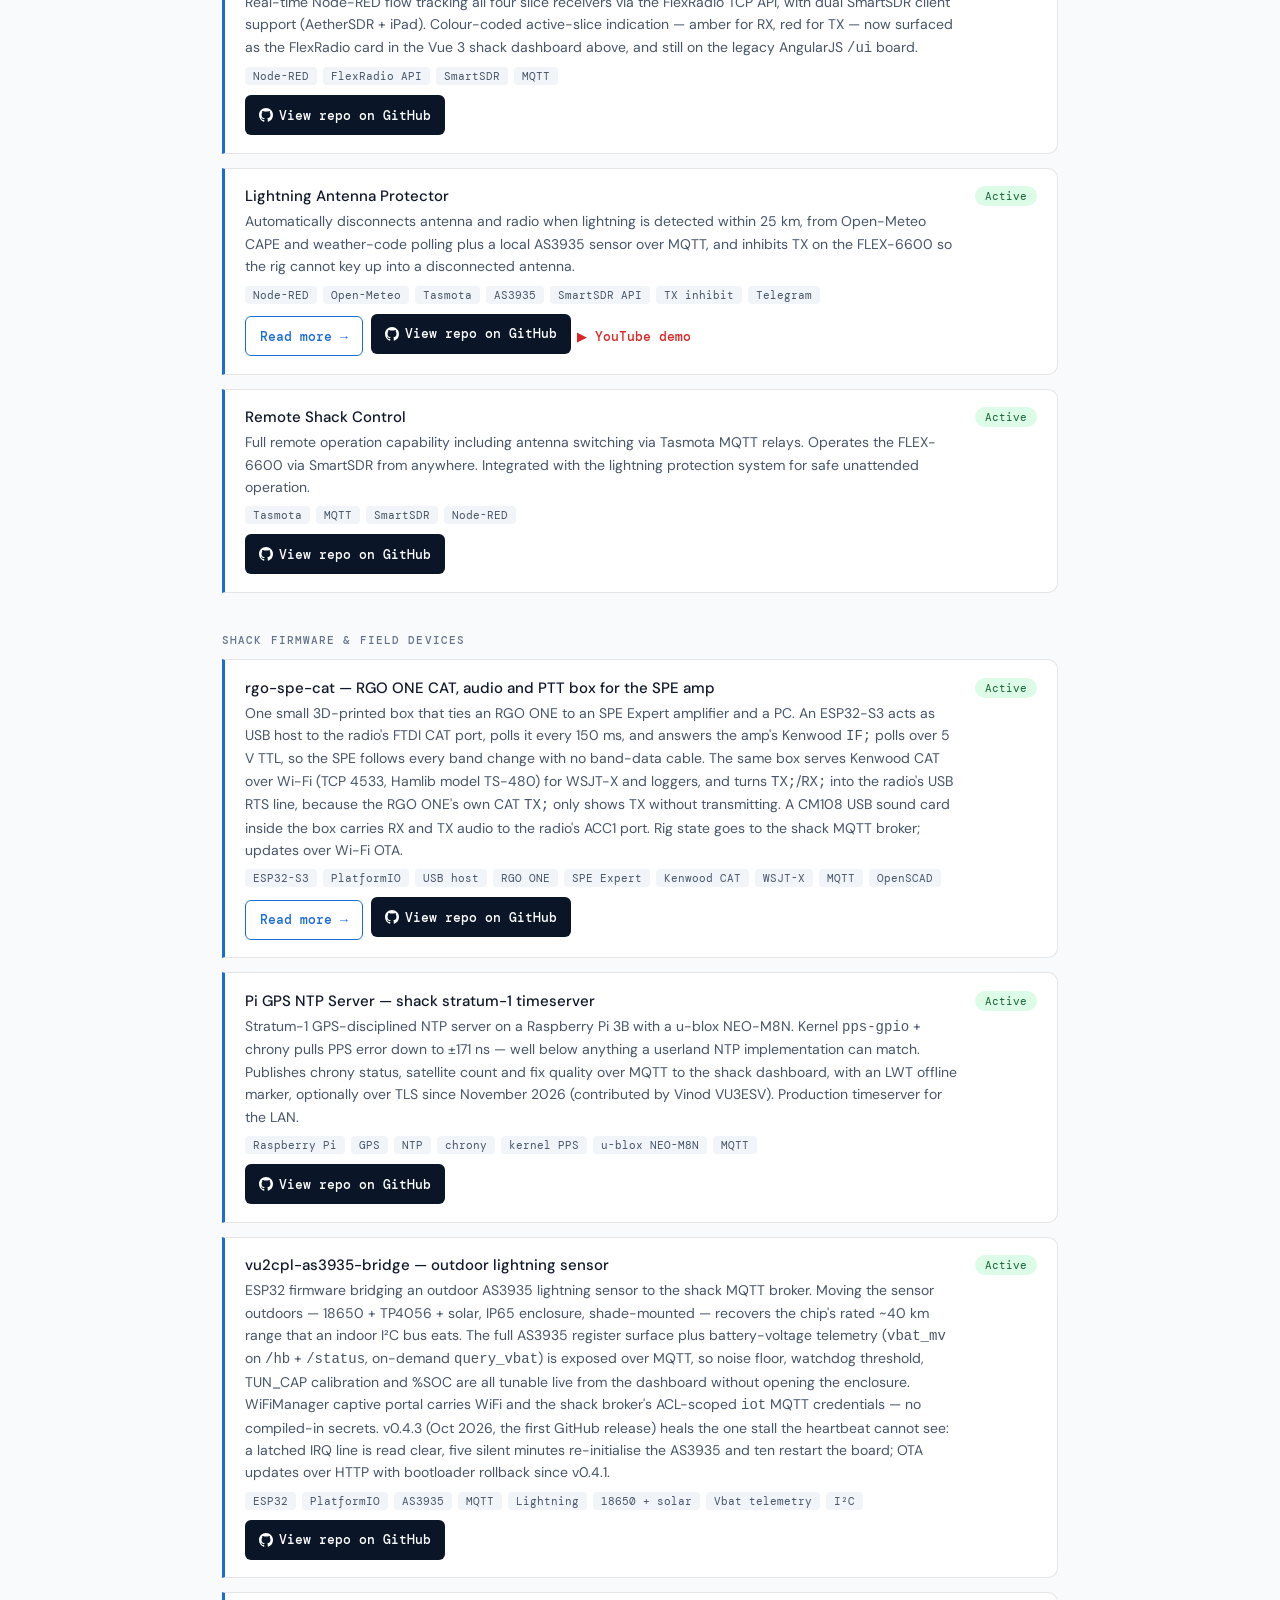
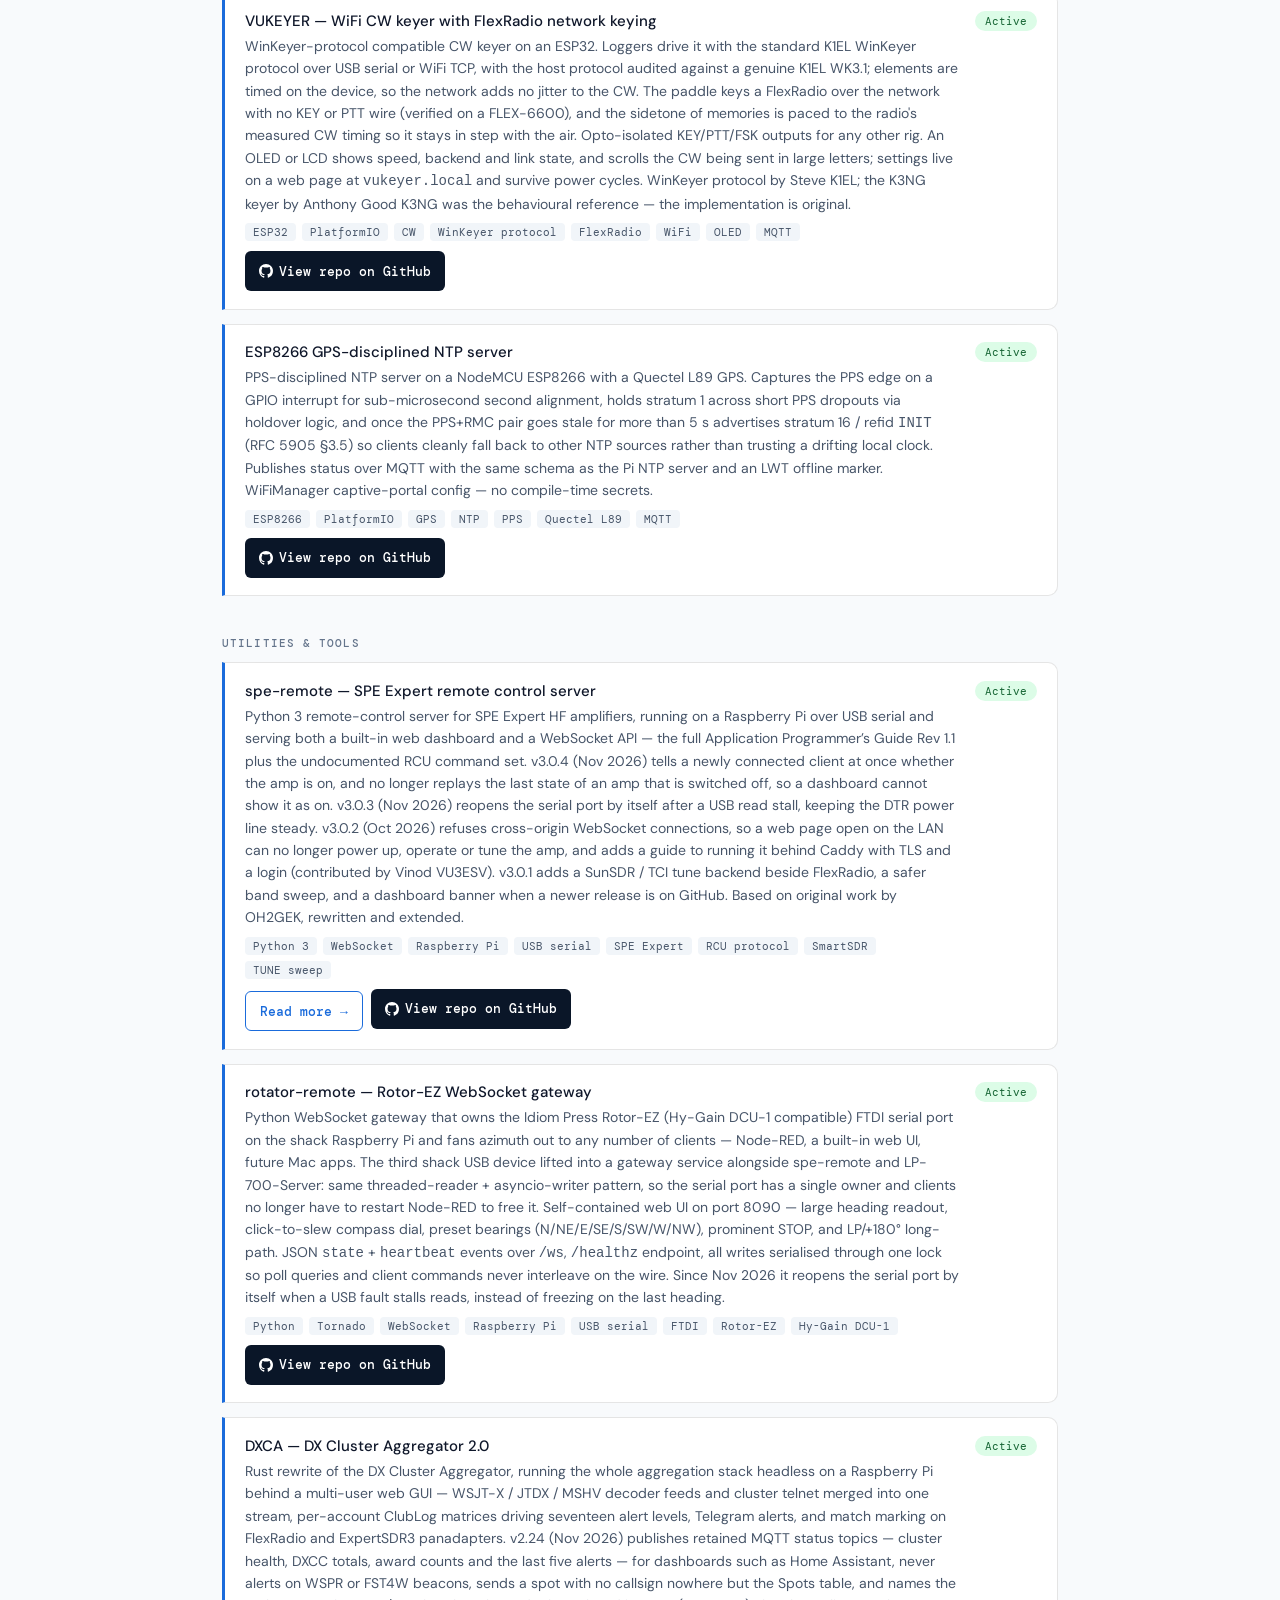
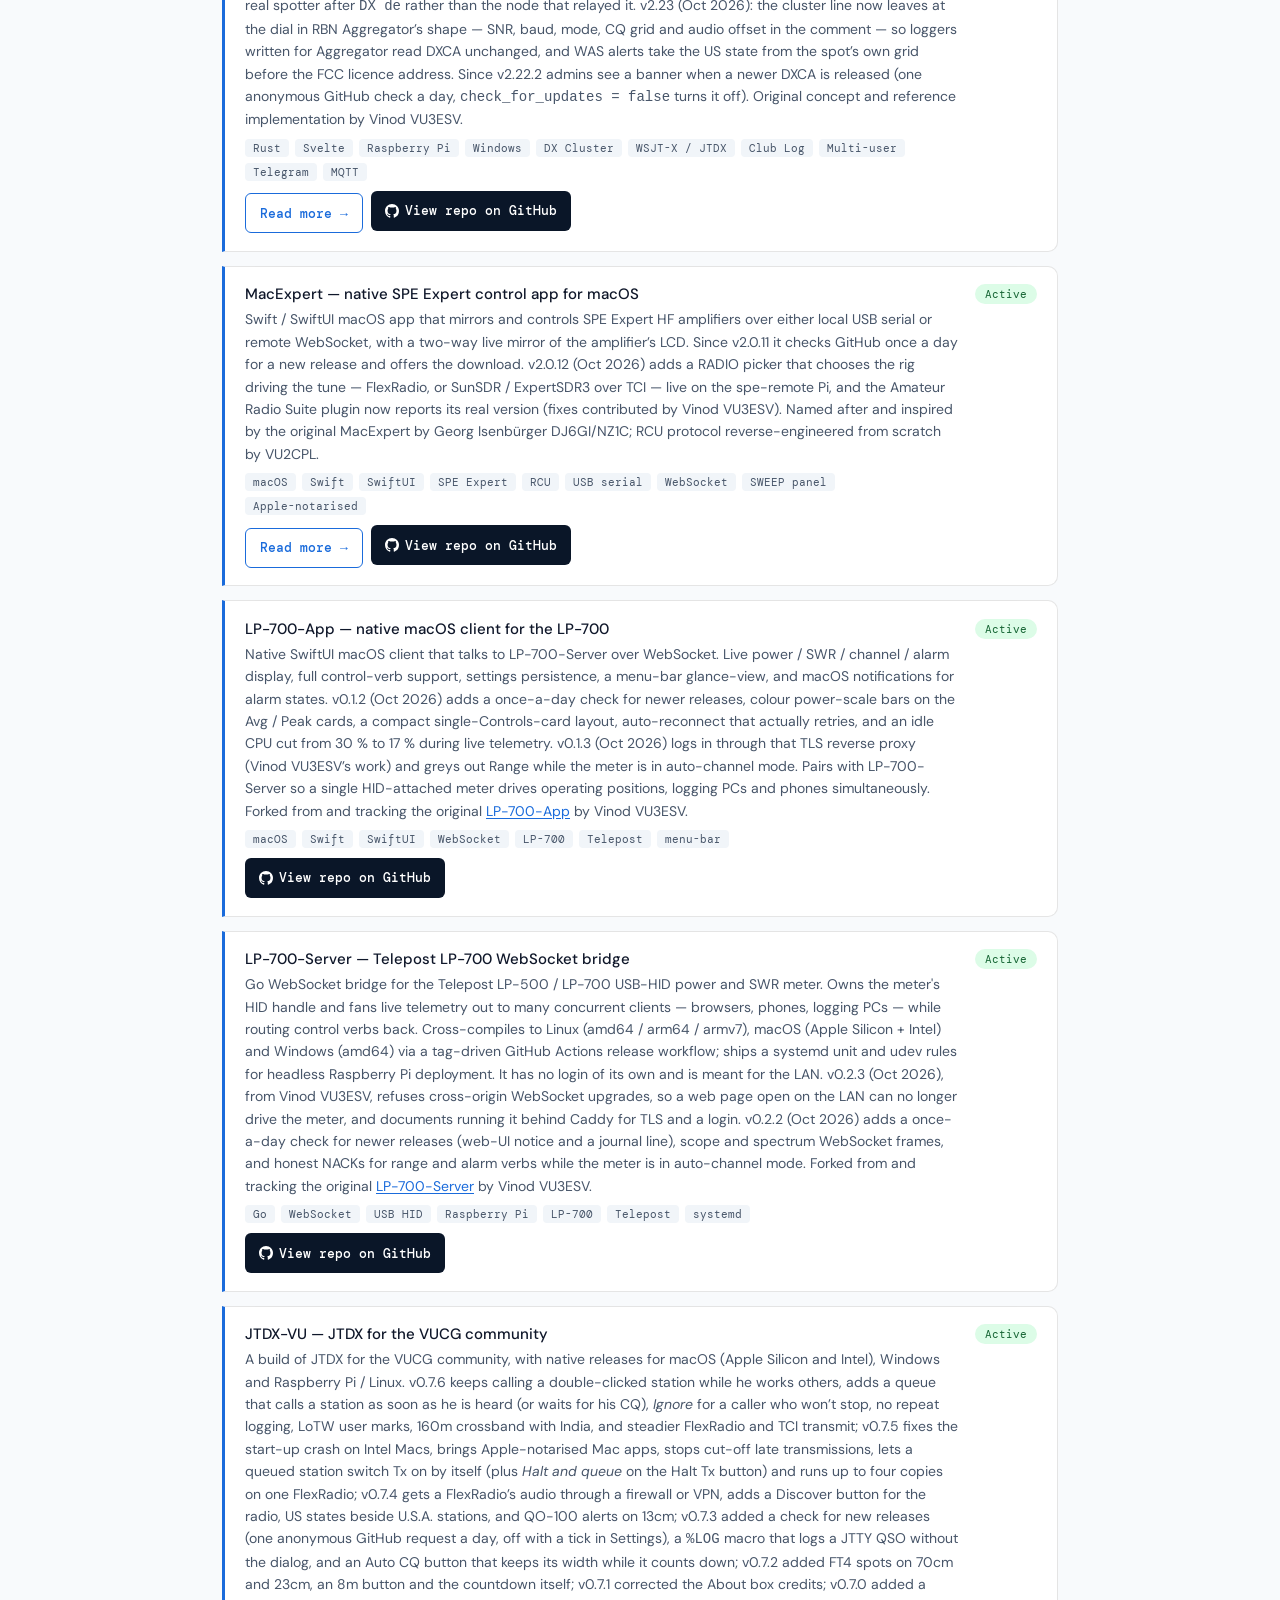
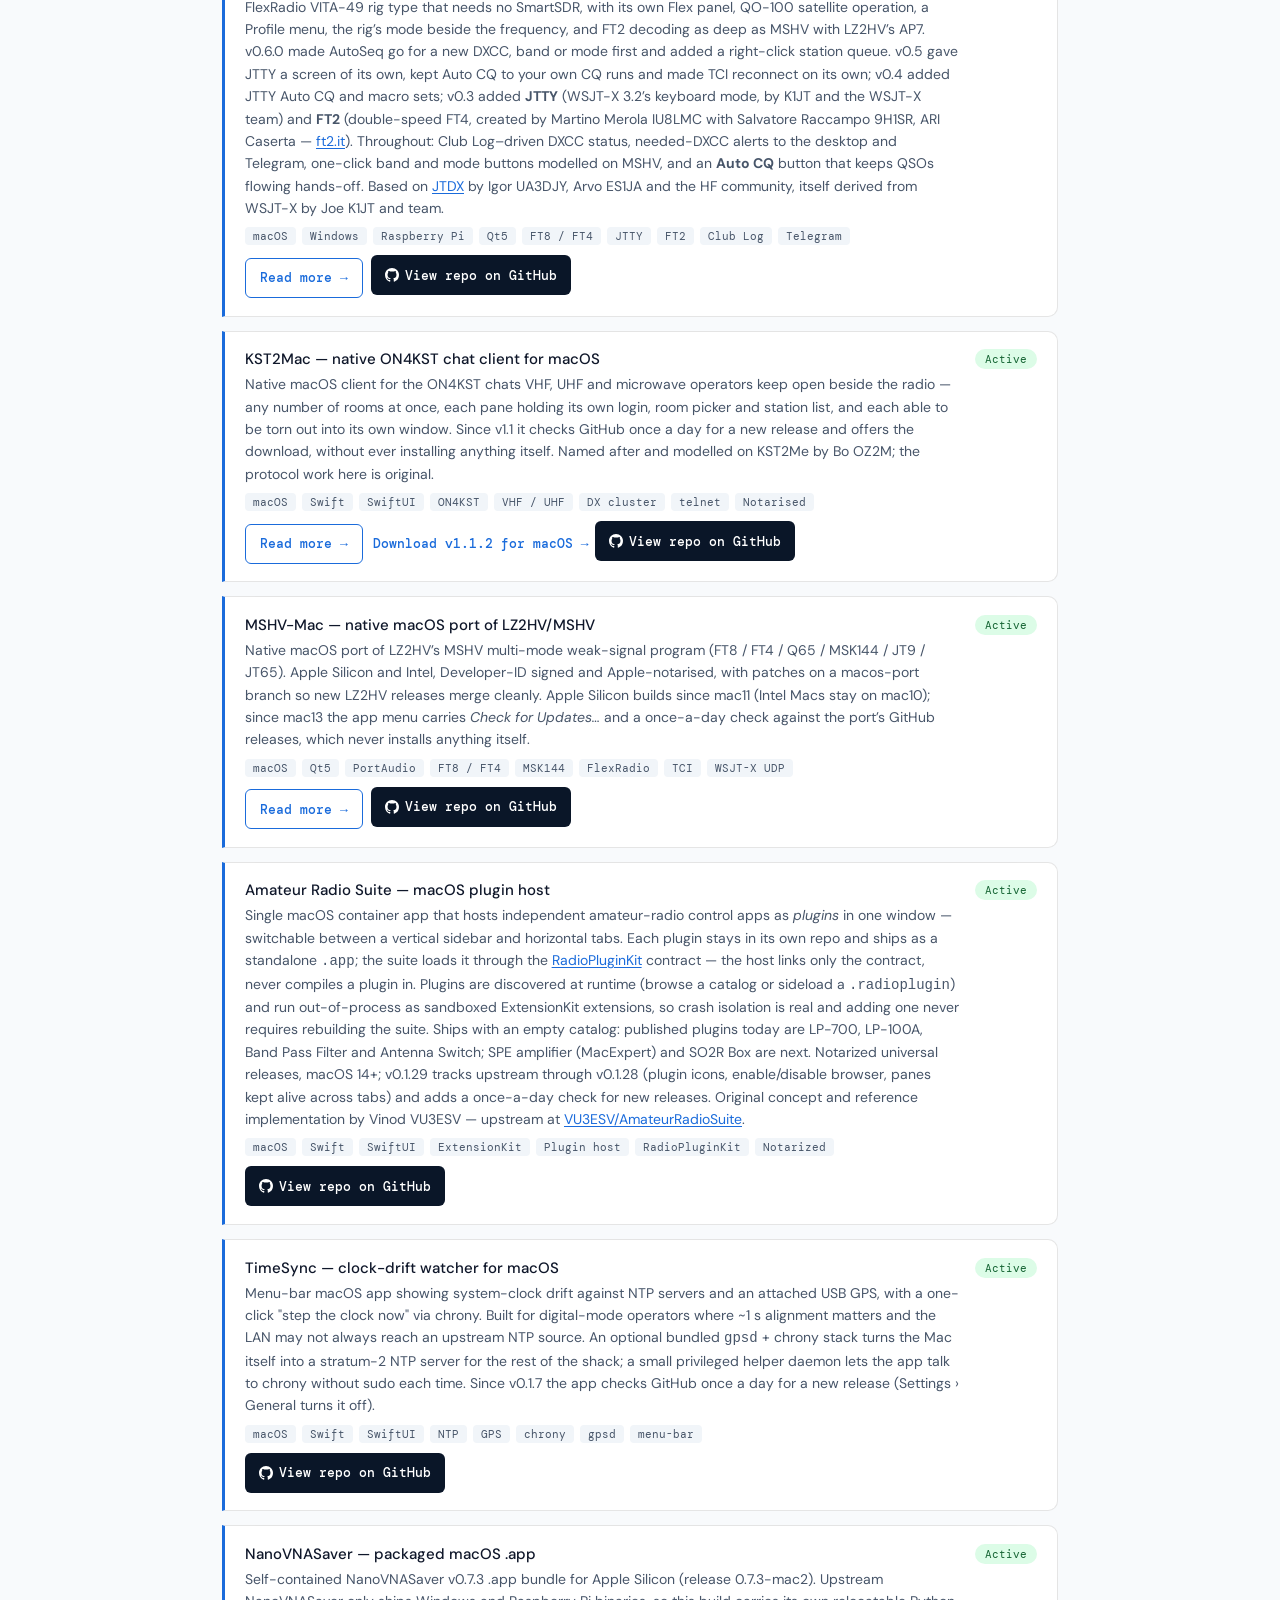
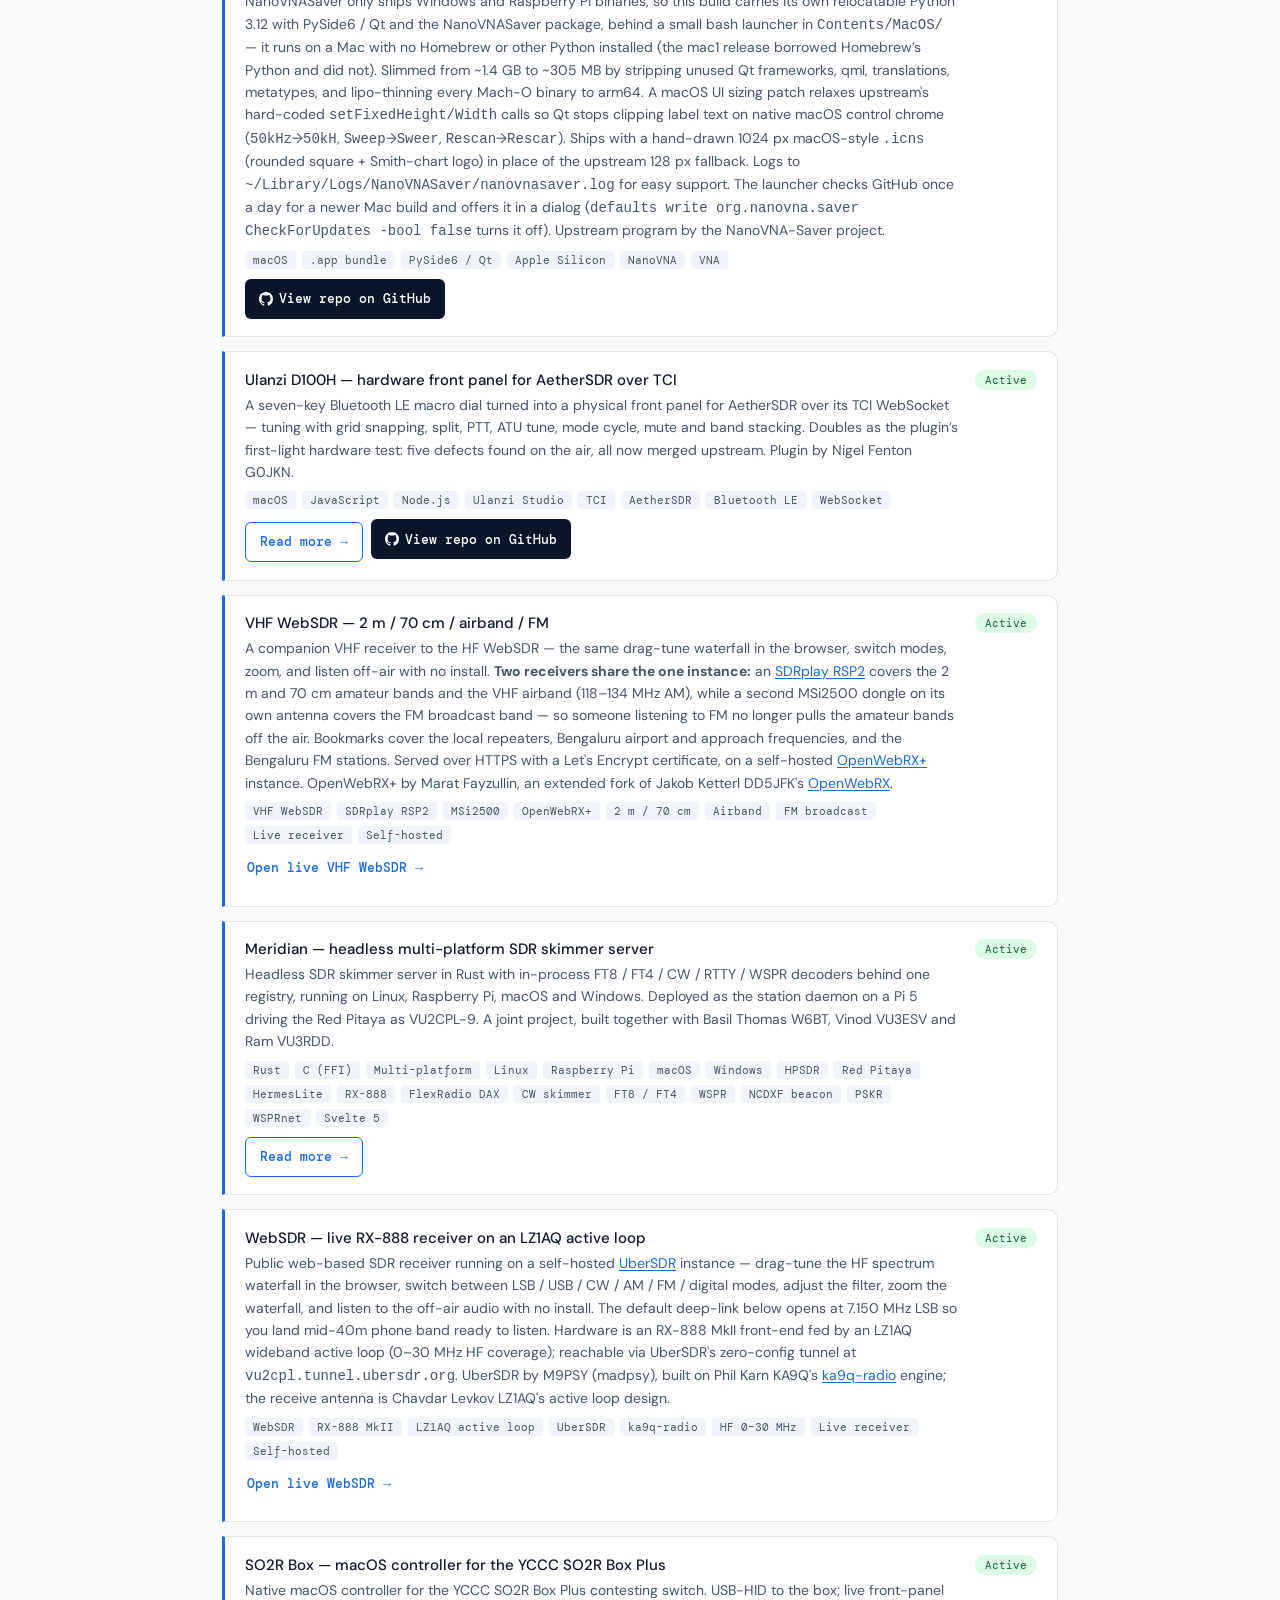
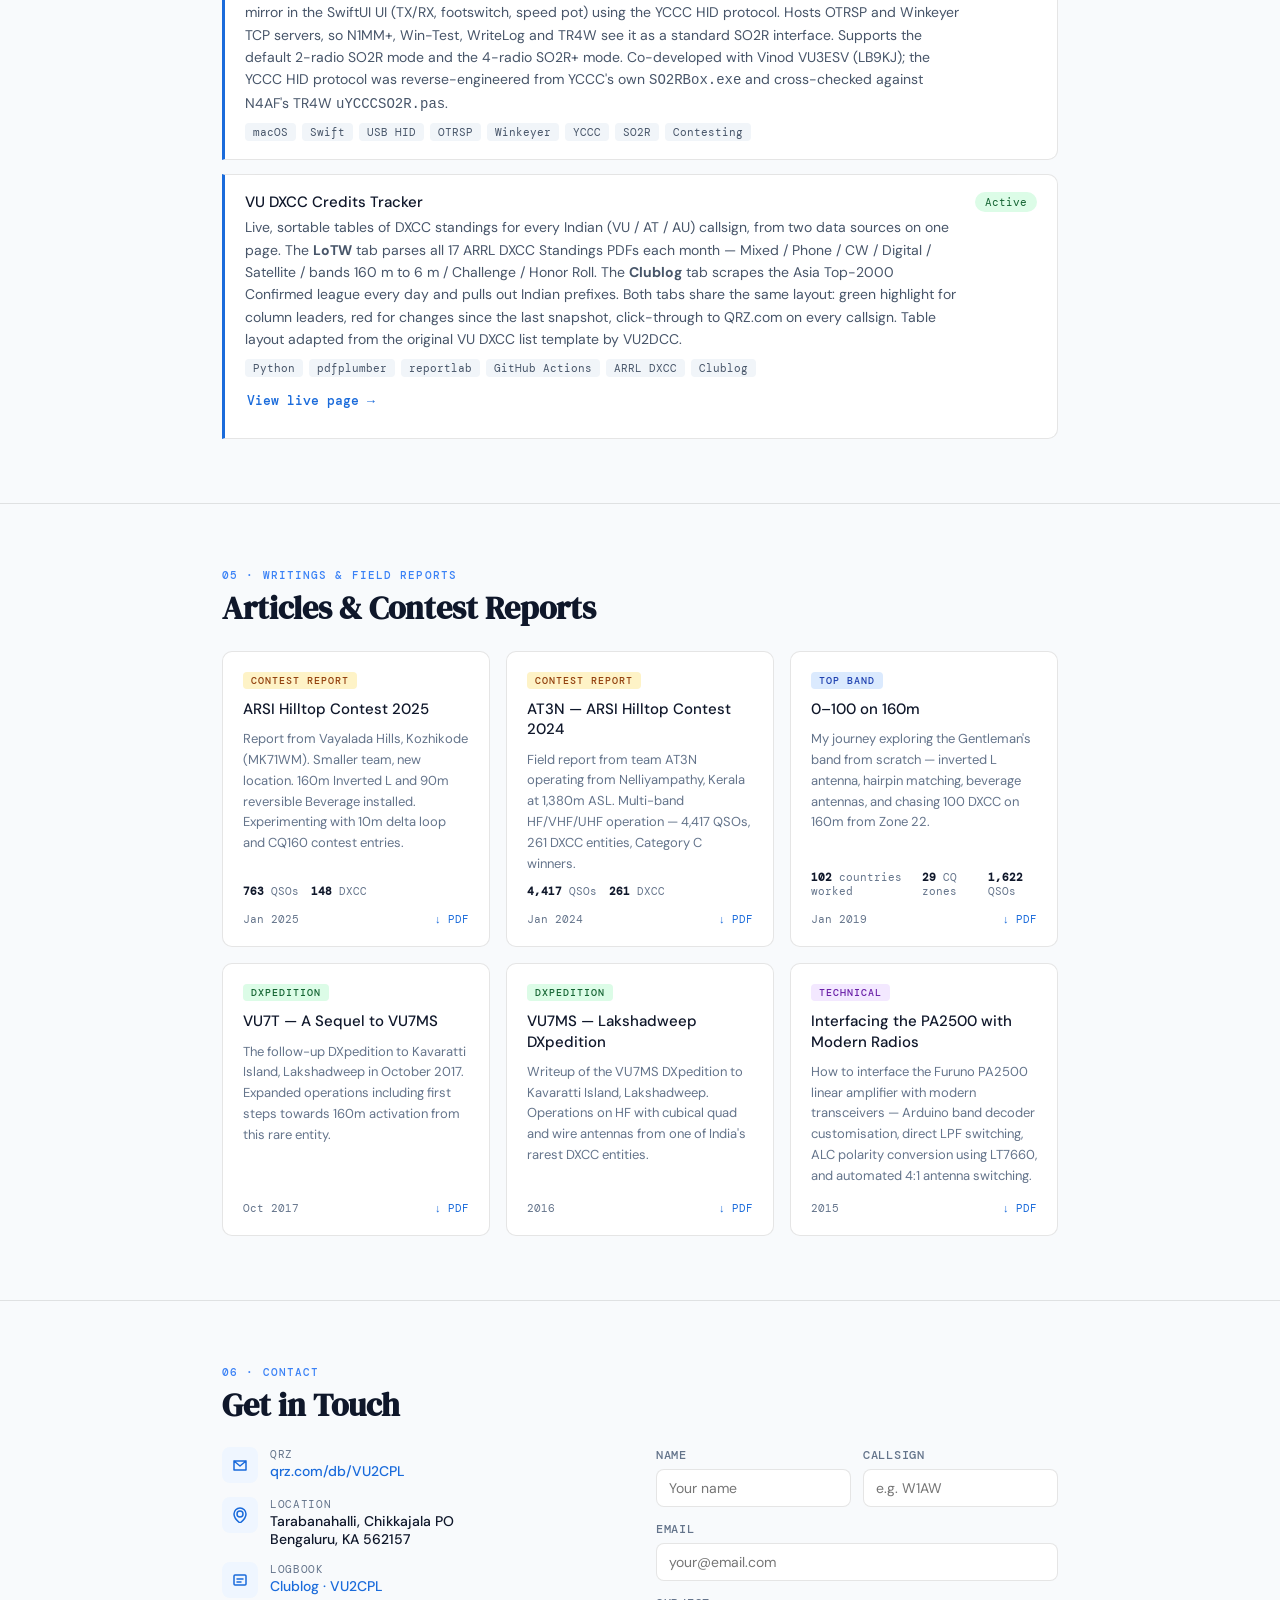
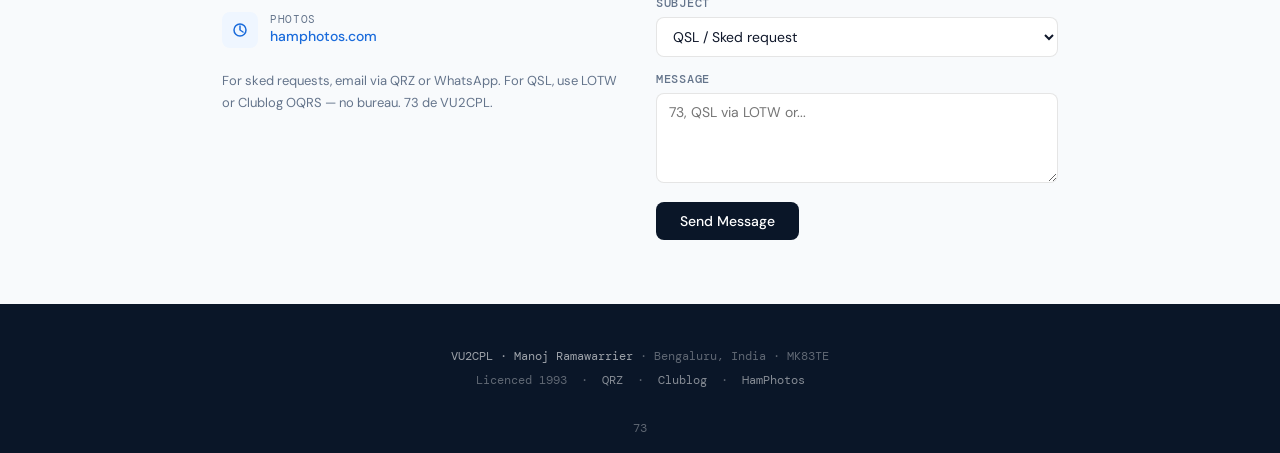
==== commit 5c1e6f21: "spe-remote v3.0.4 on the site Card and project page: the release stops the server replaying a switch" ====
--- a/index.html
+++ b/index.html
@@ -323,7 +323,7 @@
     <div class="project-card">
       <div>
         <div class="project-name">spe-remote — SPE Expert remote control server</div>
-        <div class="project-desc">Python 3 remote-control server for SPE Expert HF amplifiers, running on a Raspberry Pi over USB serial and serving both a built-in web dashboard and a WebSocket API — the full Application Programmer’s Guide Rev 1.1 plus the undocumented RCU command set. v3.0.3 (Nov 2026) reopens the serial port by itself after a USB read stall, keeping the DTR power line steady. v3.0.2 (Oct 2026) refuses cross-origin WebSocket connections, so a web page open on the LAN can no longer power up, operate or tune the amp, and adds a guide to running it behind Caddy with TLS and a login (contributed by Vinod VU3ESV). v3.0.1 adds a SunSDR / TCI tune backend beside FlexRadio, a safer band sweep, and a dashboard banner when a newer release is on GitHub. Based on original work by OH2GEK, rewritten and extended.</div>
+        <div class="project-desc">Python 3 remote-control server for SPE Expert HF amplifiers, running on a Raspberry Pi over USB serial and serving both a built-in web dashboard and a WebSocket API — the full Application Programmer’s Guide Rev 1.1 plus the undocumented RCU command set. v3.0.4 (Nov 2026) tells a newly connected client at once whether the amp is on, and no longer replays the last state of an amp that is switched off, so a dashboard cannot show it as on. v3.0.3 (Nov 2026) reopens the serial port by itself after a USB read stall, keeping the DTR power line steady. v3.0.2 (Oct 2026) refuses cross-origin WebSocket connections, so a web page open on the LAN can no longer power up, operate or tune the amp, and adds a guide to running it behind Caddy with TLS and a login (contributed by Vinod VU3ESV). v3.0.1 adds a SunSDR / TCI tune backend beside FlexRadio, a safer band sweep, and a dashboard banner when a newer release is on GitHub. Based on original work by OH2GEK, rewritten and extended.</div>
         <div class="project-tags"><span class="proj-tag">Python 3</span><span class="proj-tag">WebSocket</span><span class="proj-tag">Raspberry Pi</span><span class="proj-tag">USB serial</span><span class="proj-tag">SPE Expert</span><span class="proj-tag">RCU protocol</span><span class="proj-tag">SmartSDR</span><span class="proj-tag">TUNE sweep</span></div>
         <a class="read-more" href="/projects/spe-remote/">Read more &rarr;</a>
         <a class="repo-btn" href="https://github.com/vu2cpl/spe-remote" target="_blank" rel="noopener">
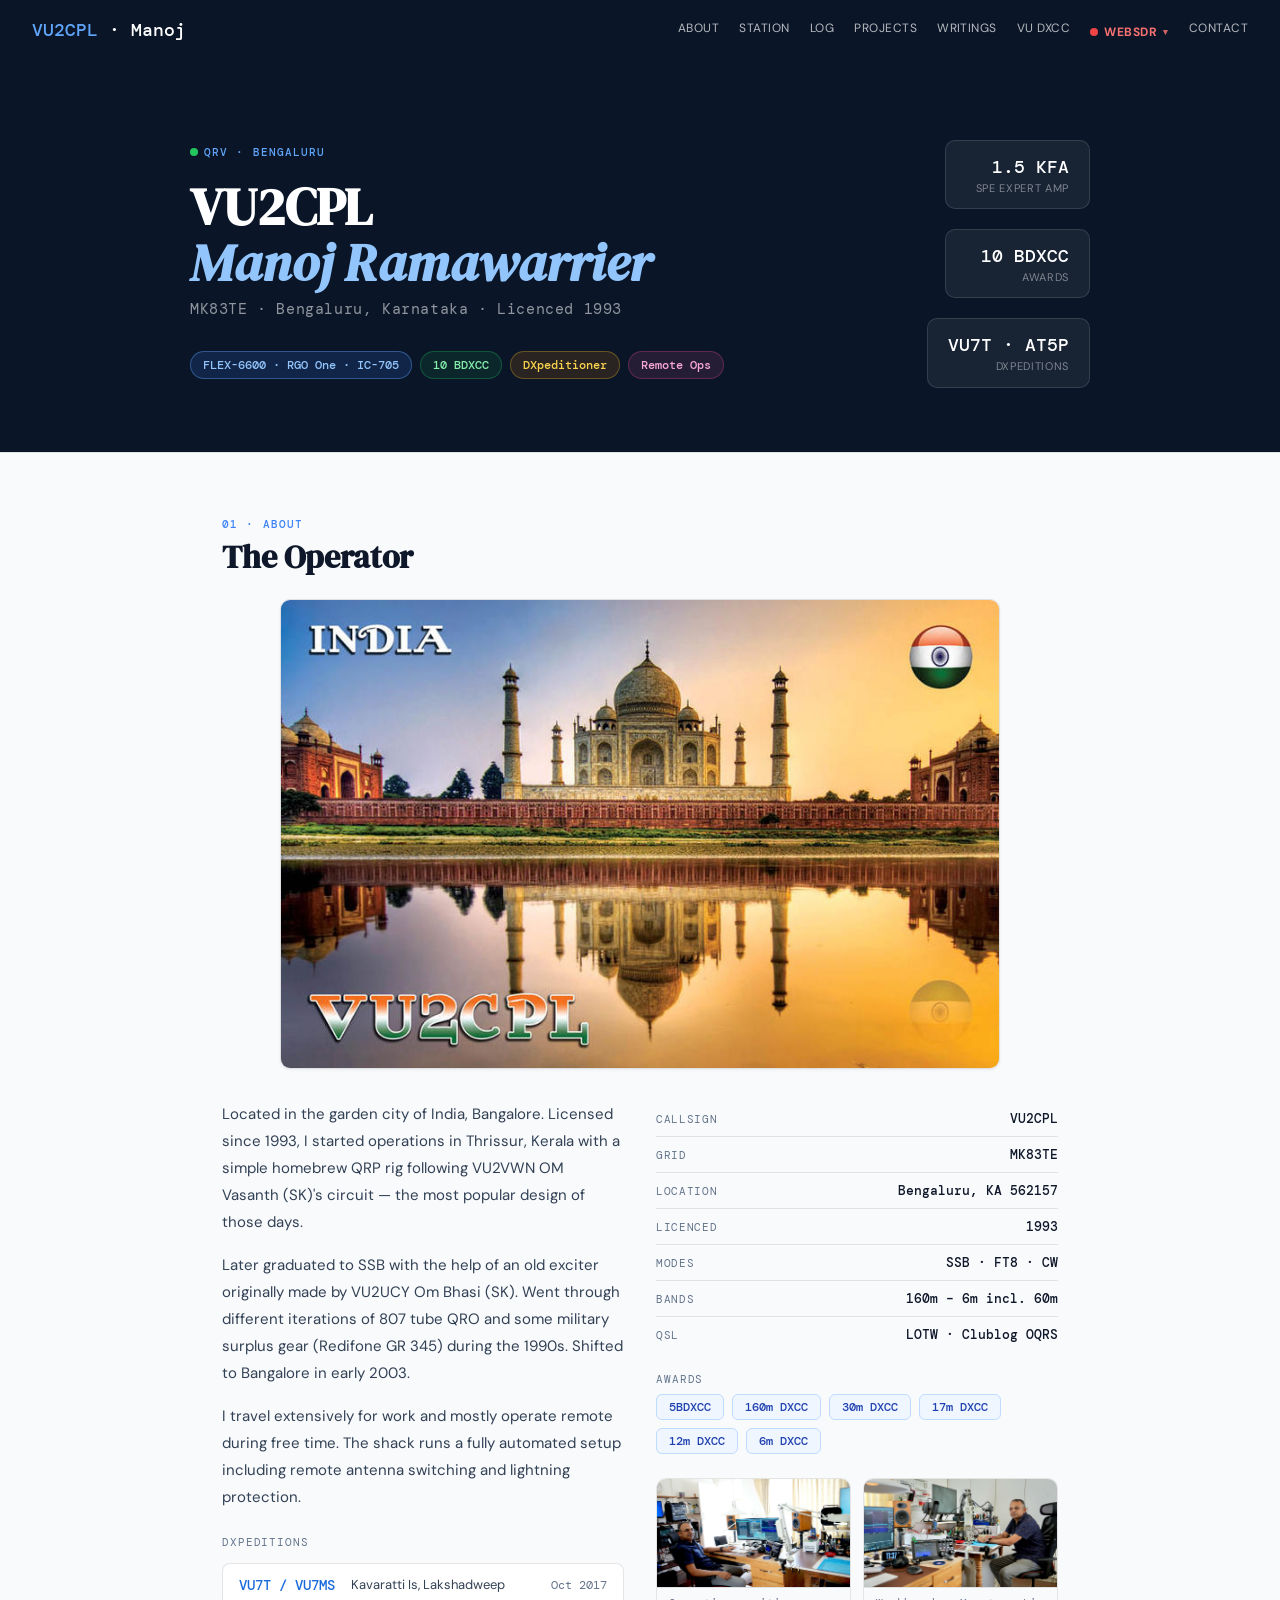
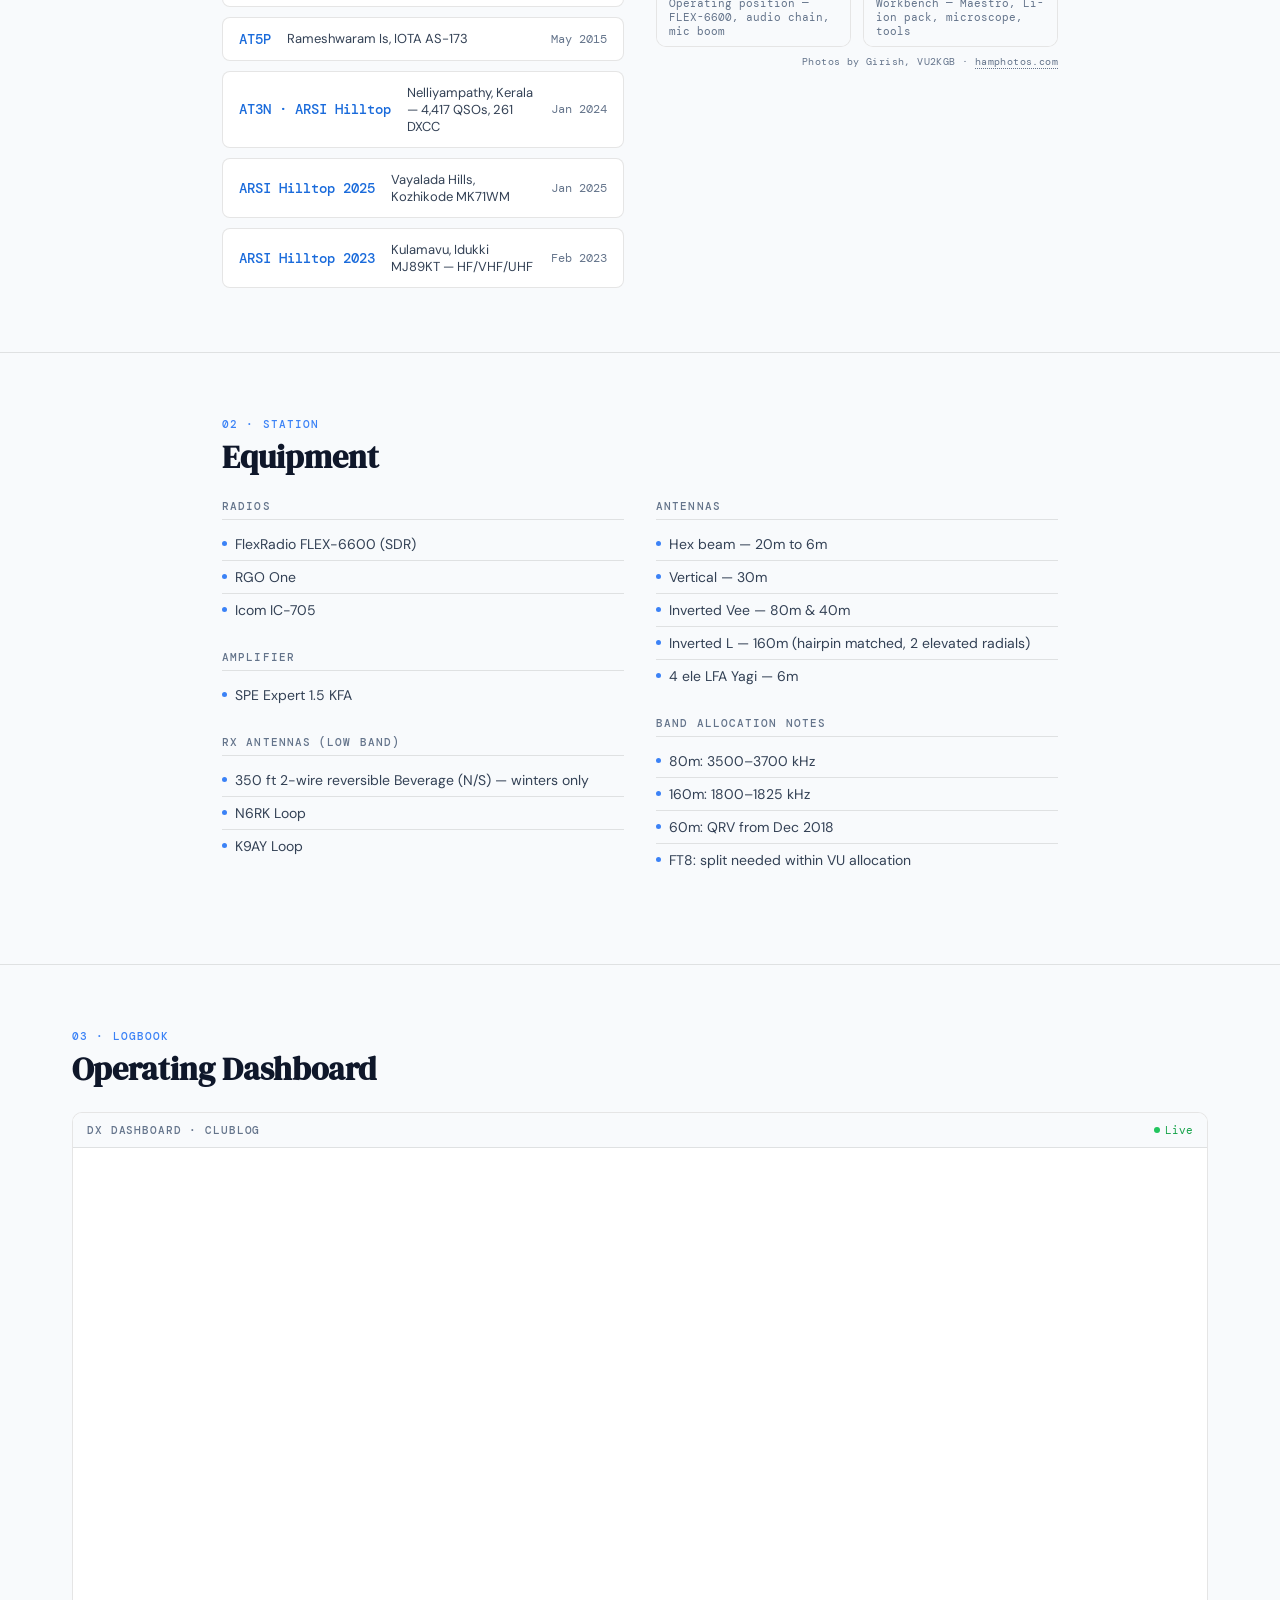
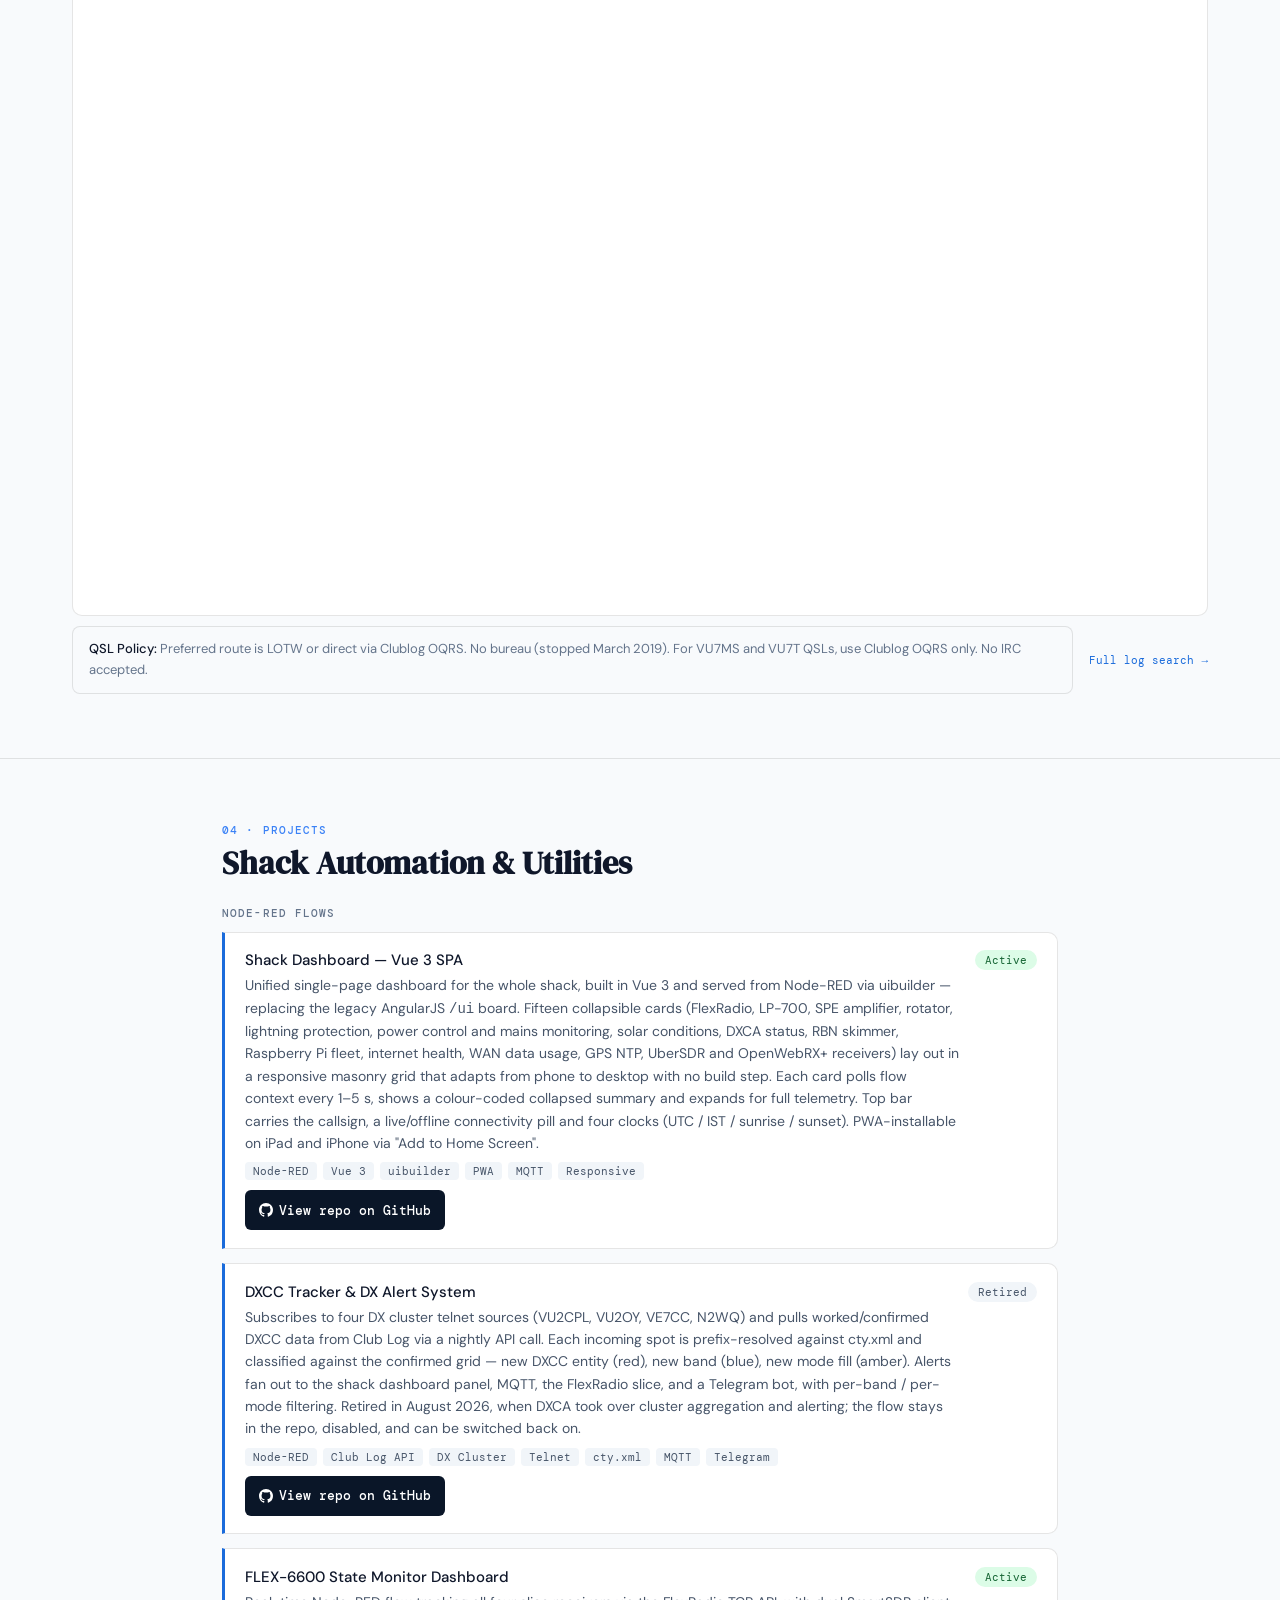
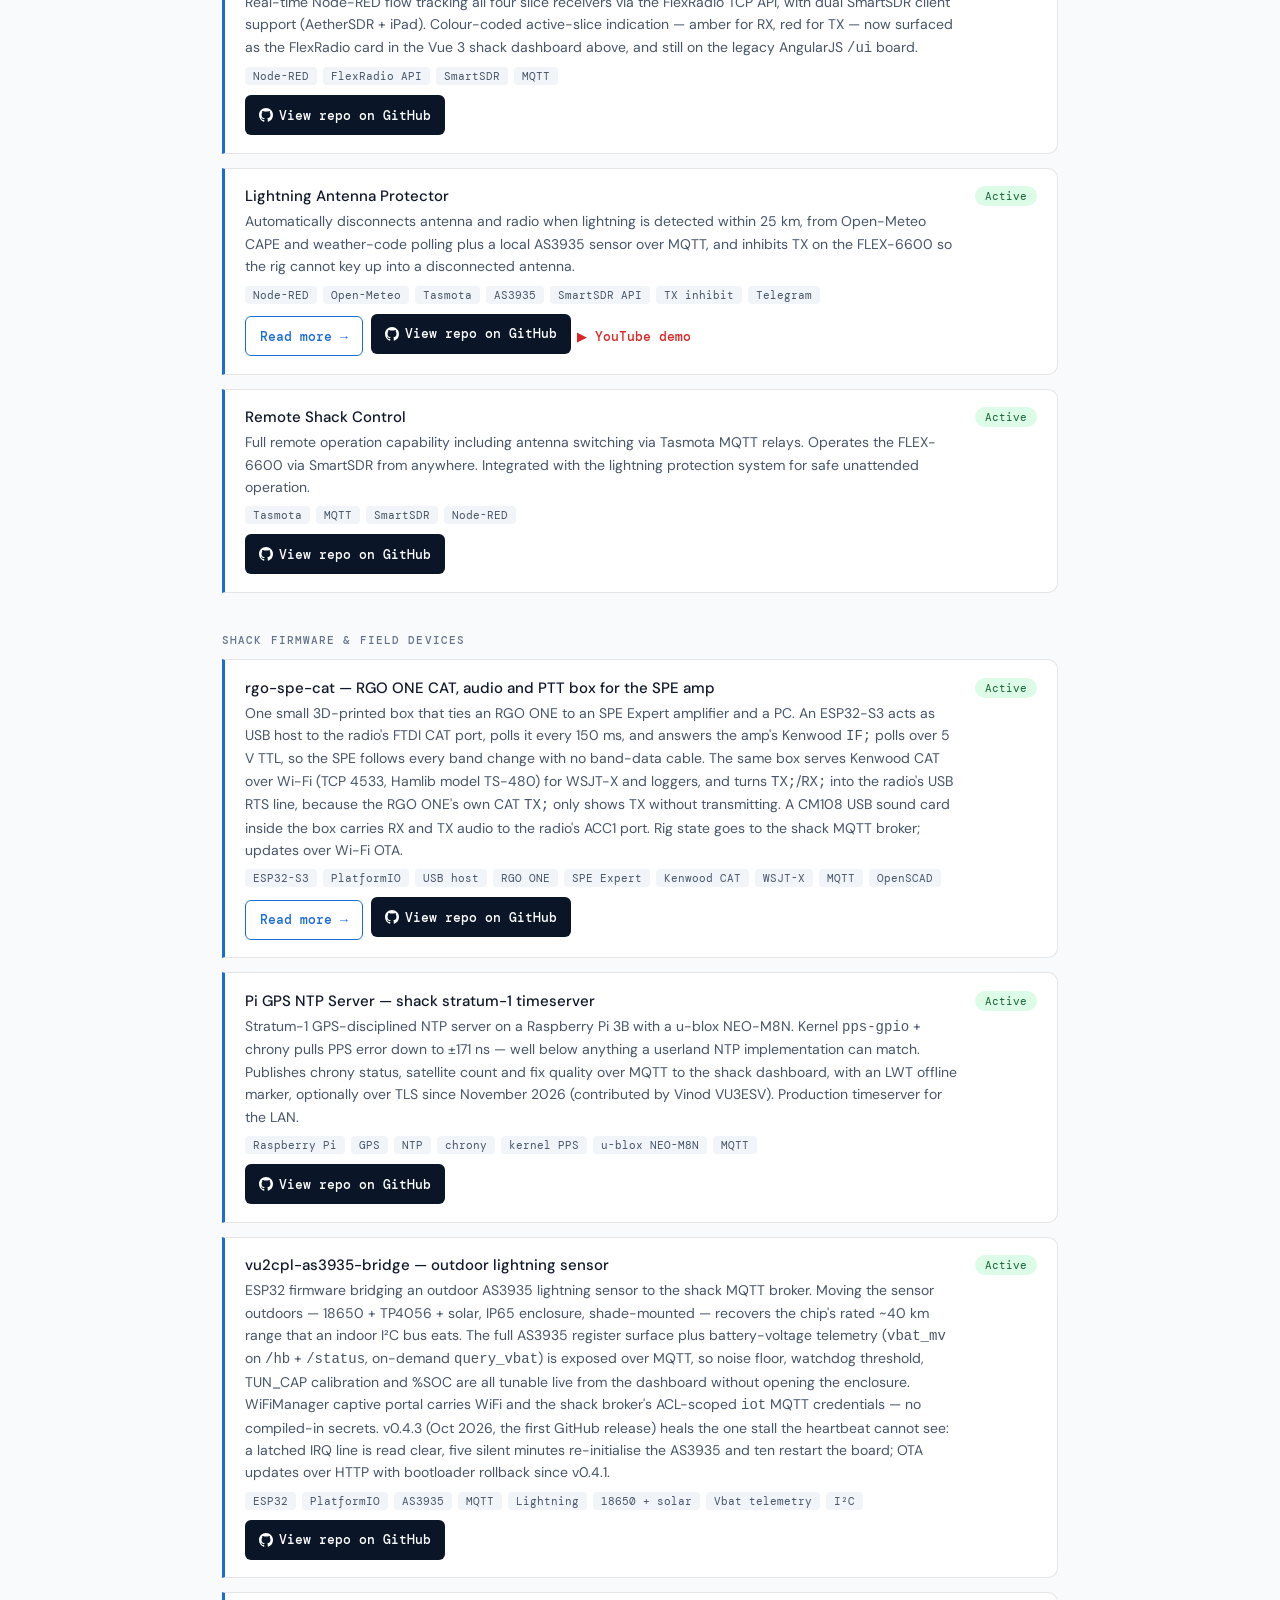
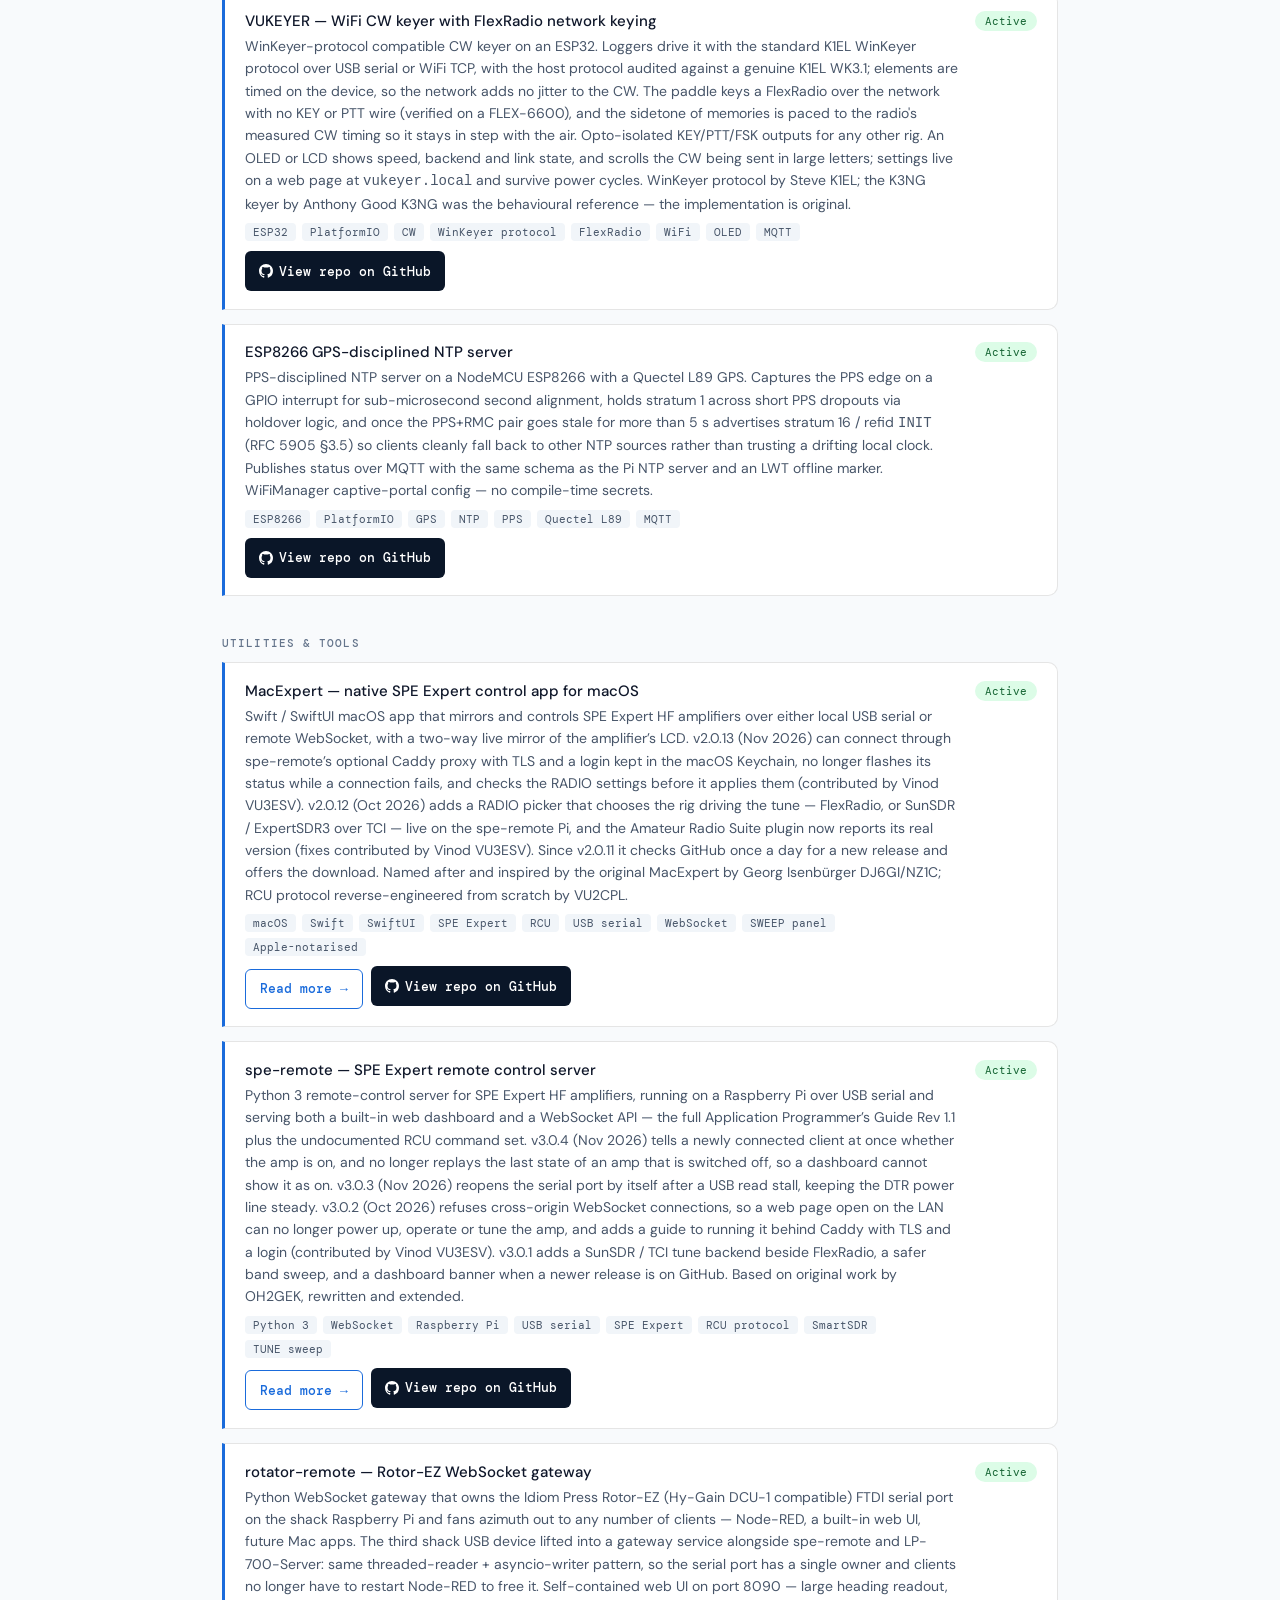
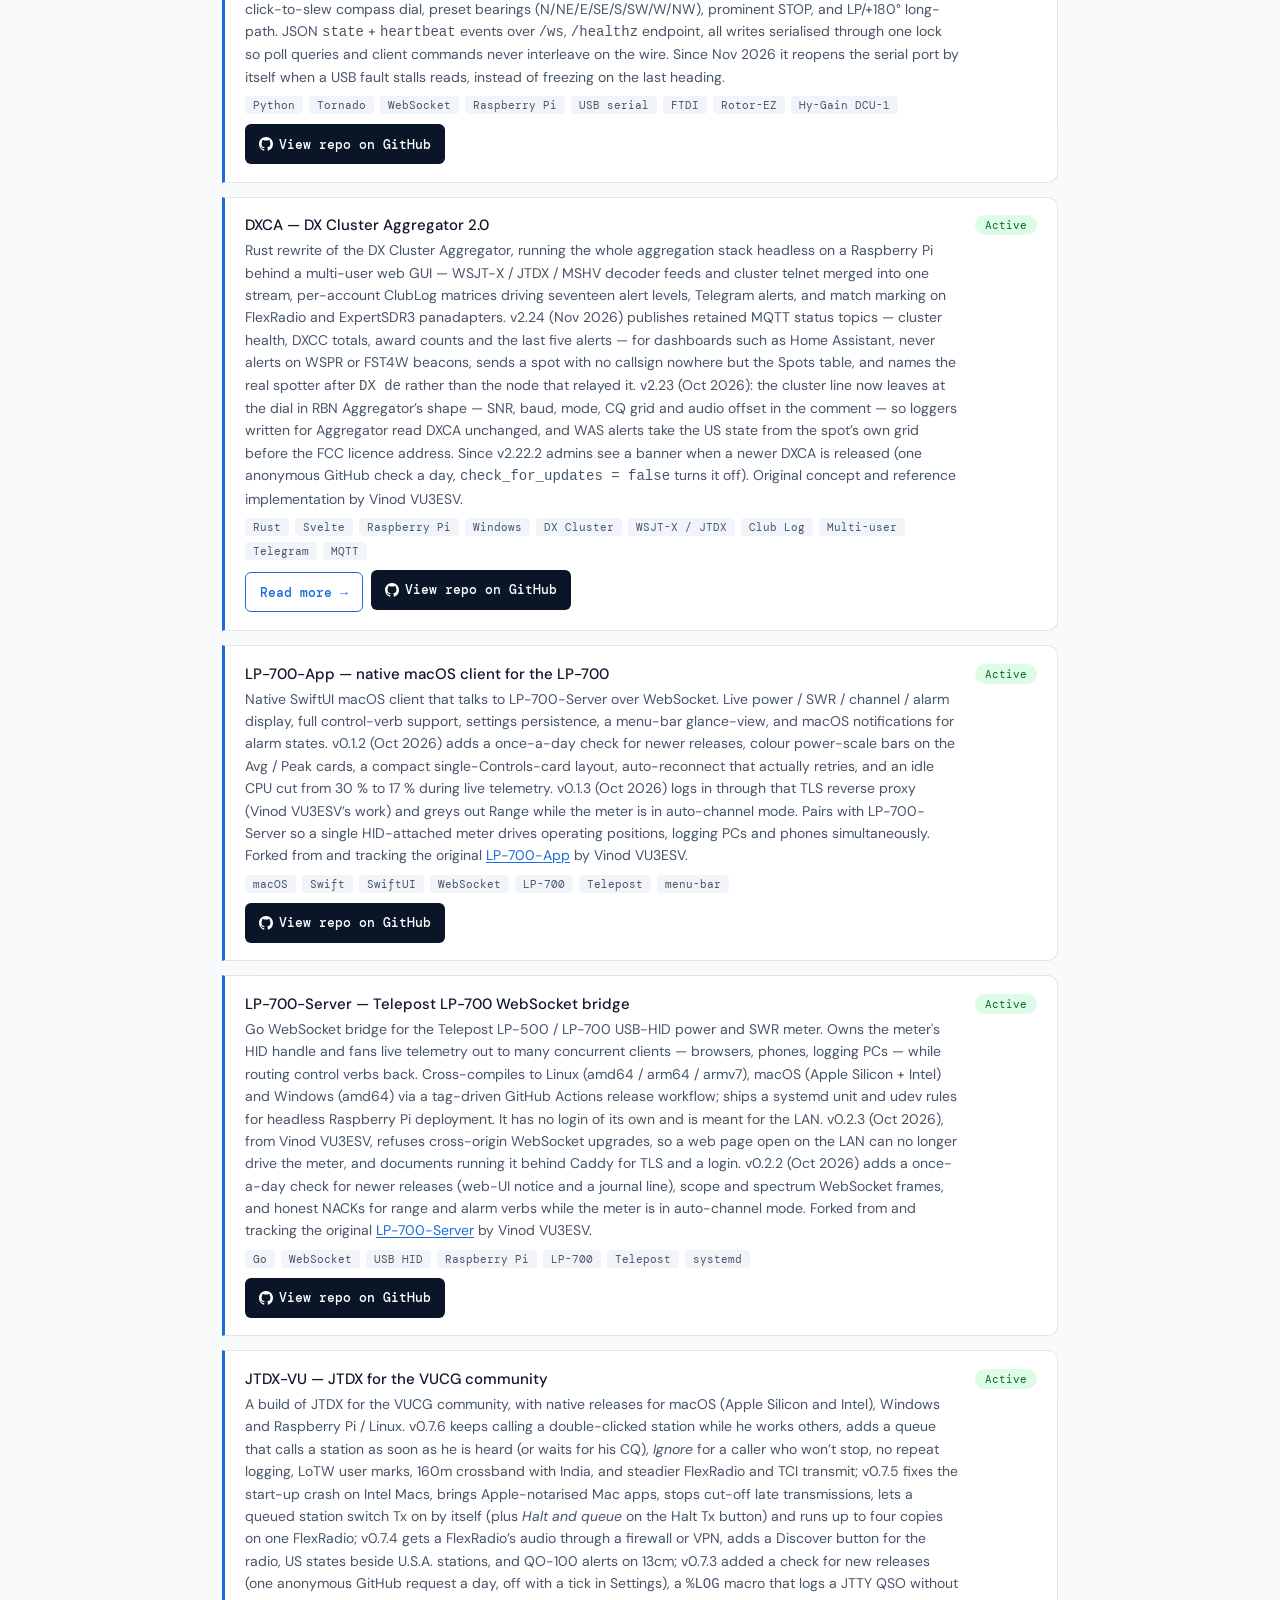
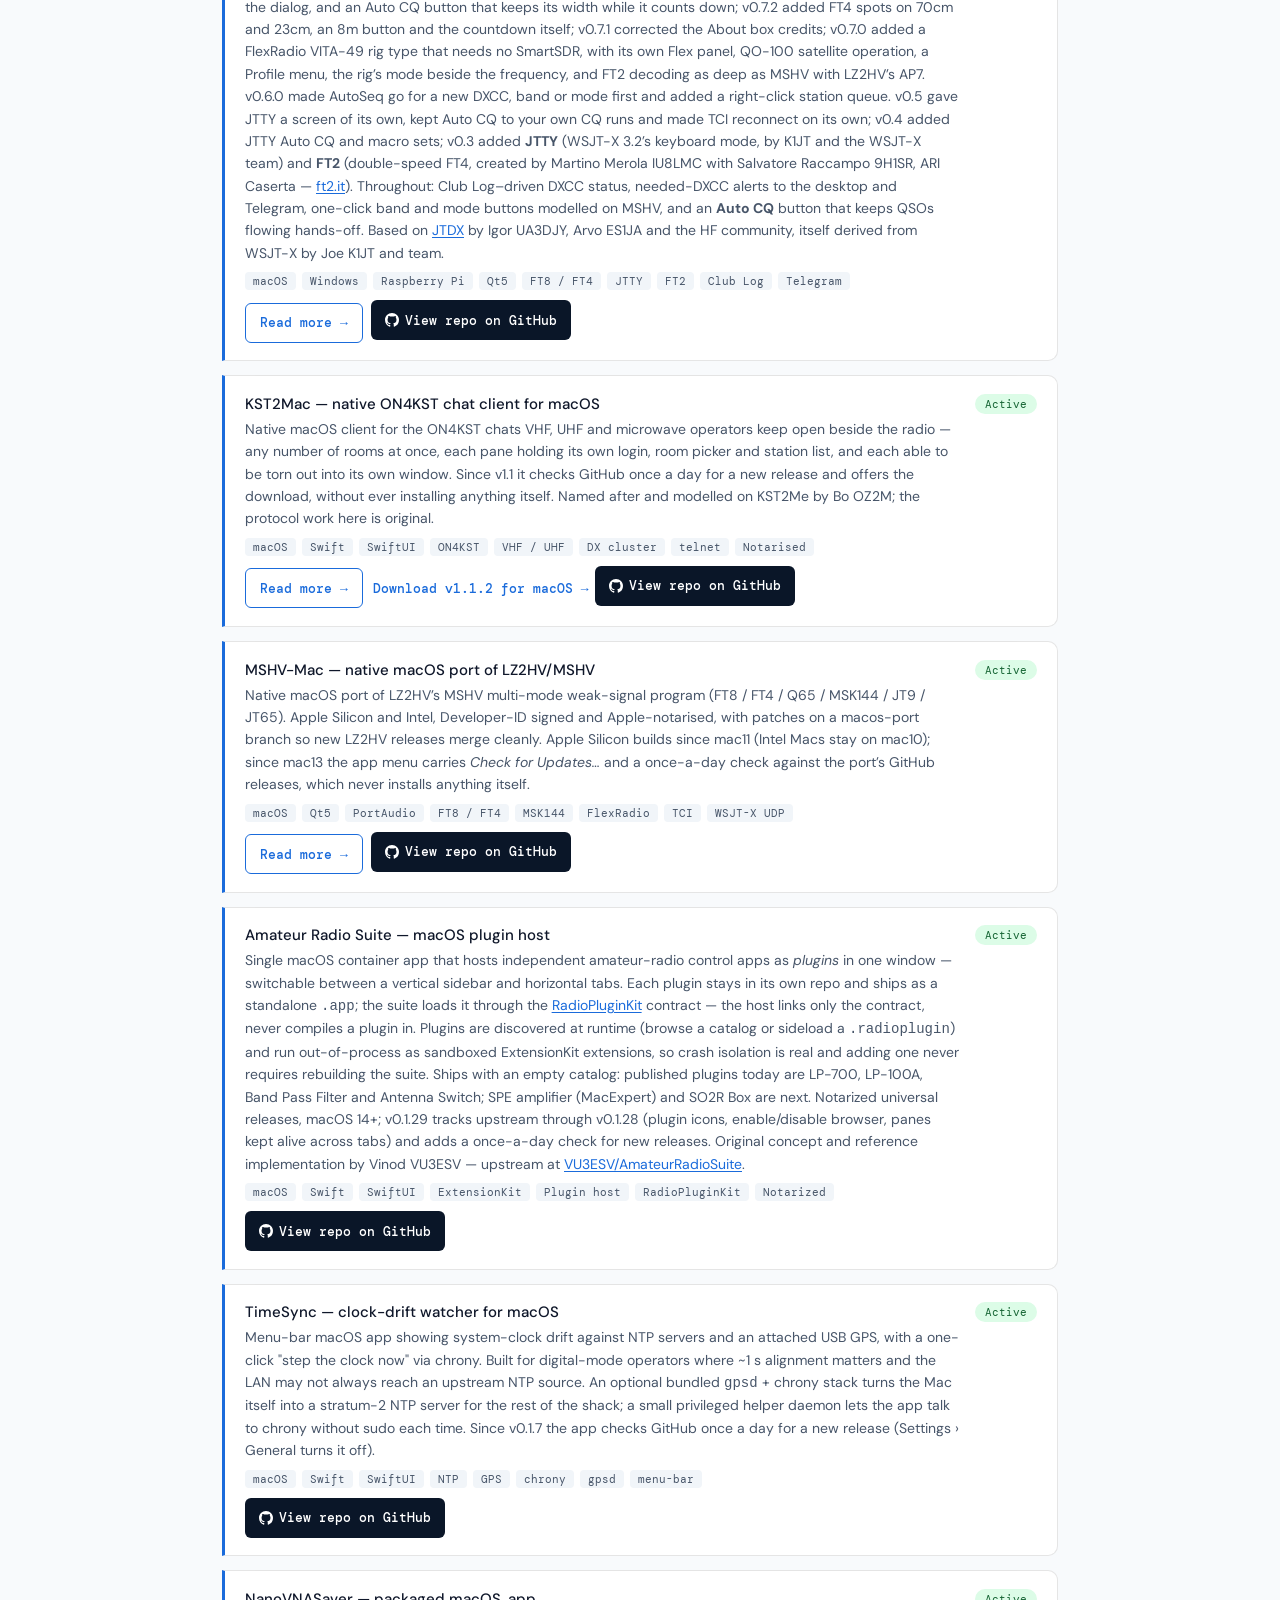
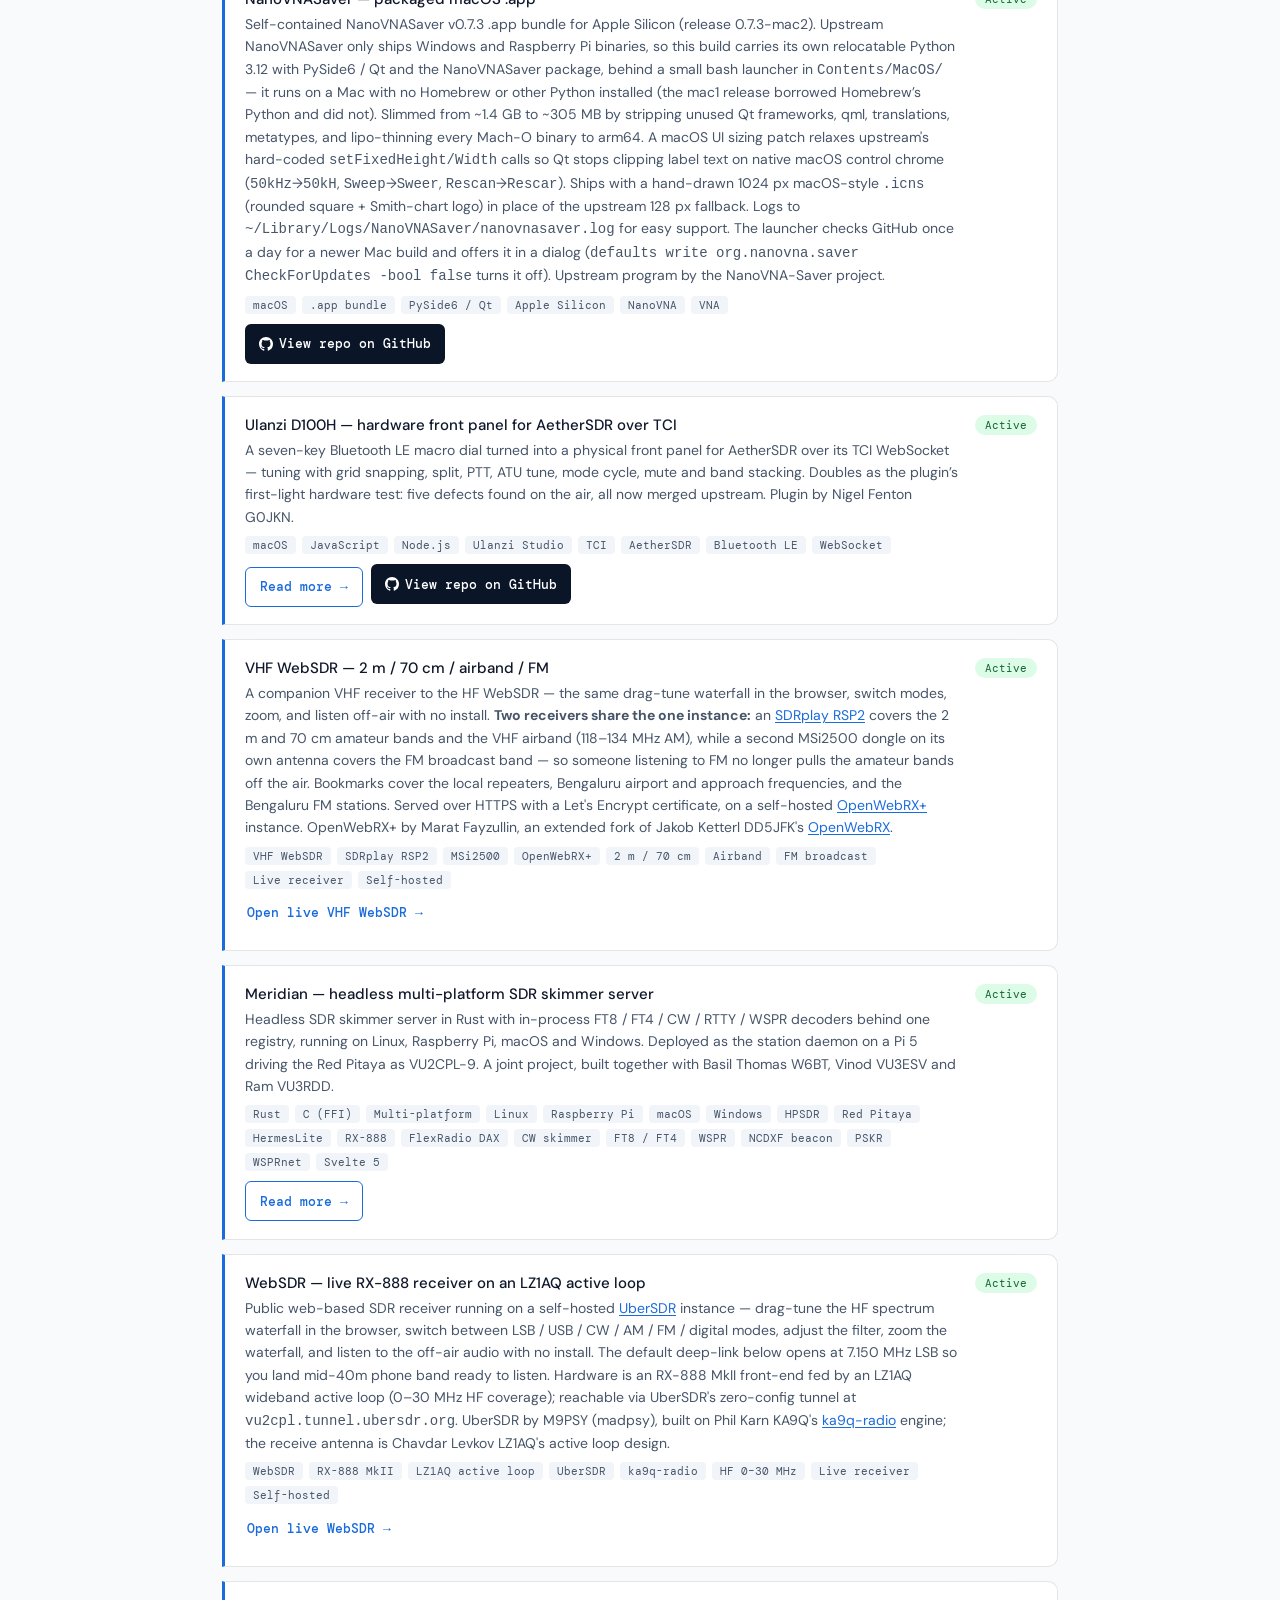
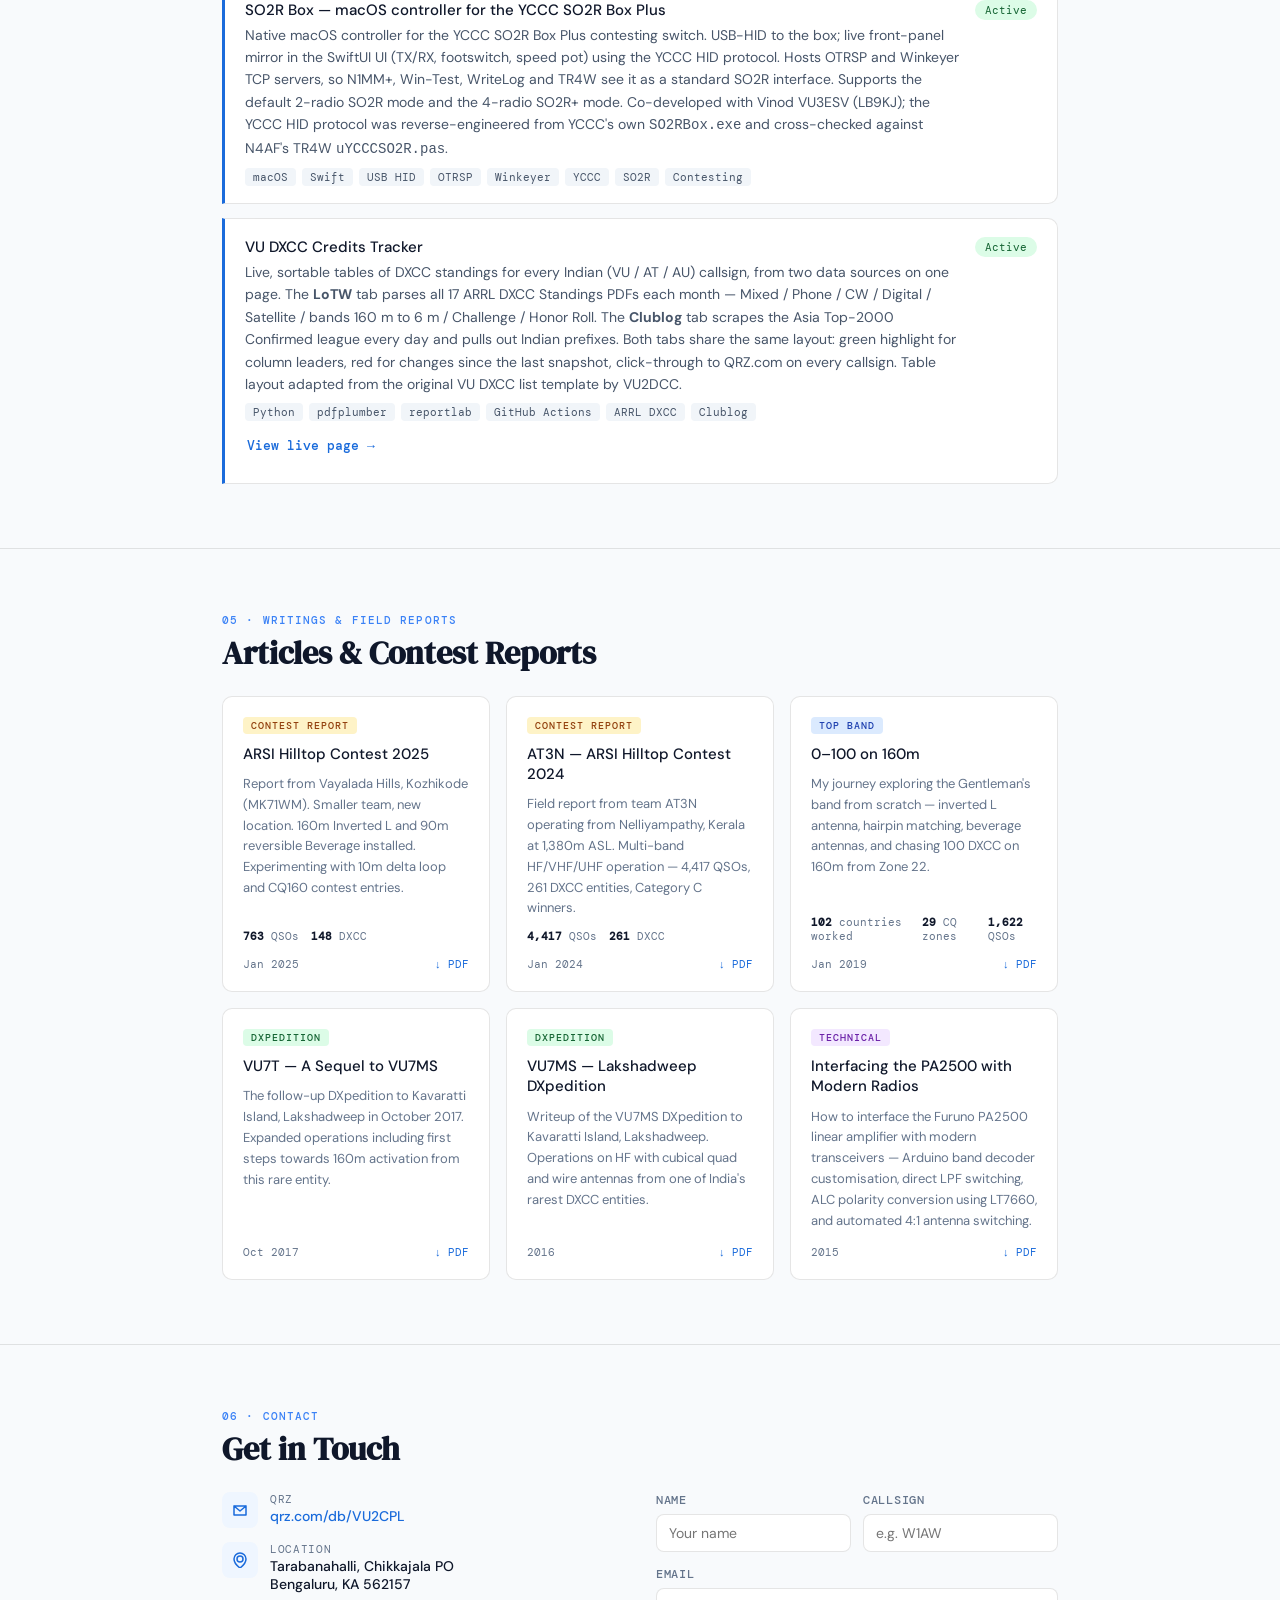
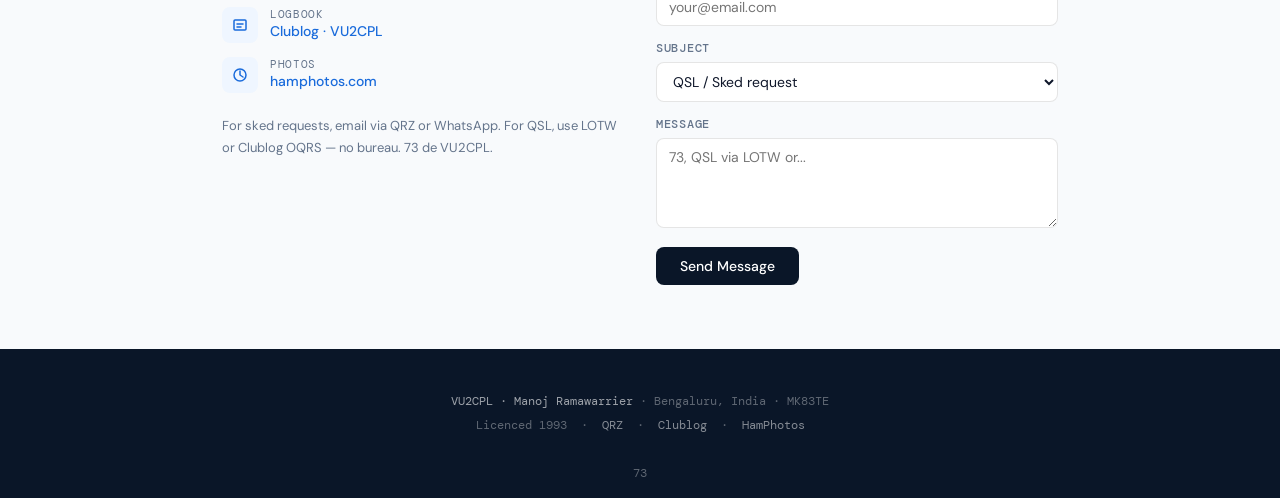
==== commit 8583b561: "MacExpert v2.0.13 on the site Card and project page describe v2.0.13: optional TLS proxy login, no s" ====
--- a/index.html
+++ b/index.html
@@ -322,6 +322,19 @@
   <div class="project-list">
     <div class="project-card">
       <div>
+        <div class="project-name">MacExpert — native SPE Expert control app for macOS</div>
+        <div class="project-desc">Swift / SwiftUI macOS app that mirrors and controls SPE Expert HF amplifiers over either local USB serial or remote WebSocket, with a two-way live mirror of the amplifier’s LCD. v2.0.13 (Nov 2026) can connect through spe-remote’s optional Caddy proxy with TLS and a login kept in the macOS Keychain, no longer flashes its status while a connection fails, and checks the RADIO settings before it applies them (contributed by Vinod VU3ESV). v2.0.12 (Oct 2026) adds a RADIO picker that chooses the rig driving the tune &mdash; FlexRadio, or SunSDR / ExpertSDR3 over TCI &mdash; live on the spe-remote Pi, and the Amateur Radio Suite plugin now reports its real version (fixes contributed by Vinod VU3ESV). Since v2.0.11 it checks GitHub once a day for a new release and offers the download. Named after and inspired by the original MacExpert by Georg Isenbürger DJ6GI/NZ1C; RCU protocol reverse-engineered from scratch by VU2CPL.</div>
+        <div class="project-tags"><span class="proj-tag">macOS</span><span class="proj-tag">Swift</span><span class="proj-tag">SwiftUI</span><span class="proj-tag">SPE Expert</span><span class="proj-tag">RCU</span><span class="proj-tag">USB serial</span><span class="proj-tag">WebSocket</span><span class="proj-tag">SWEEP panel</span><span class="proj-tag">Apple-notarised</span></div>
+        <a class="read-more" href="/projects/macexpert/">Read more &rarr;</a>
+        <a class="repo-btn" href="https://github.com/vu2cpl/macexpert-spe" target="_blank" rel="noopener">
+          <svg width="14" height="14" viewBox="0 0 16 16" fill="currentColor" aria-hidden="true"><path d="M8 0C3.58 0 0 3.58 0 8c0 3.54 2.29 6.53 5.47 7.59.4.07.55-.17.55-.38 0-.19-.01-.82-.01-1.49-2.01.37-2.53-.49-2.69-.94-.09-.23-.48-.94-.82-1.13-.28-.15-.68-.52-.01-.53.63-.01 1.08.58 1.23.82.72 1.21 1.87.87 2.33.66.07-.52.28-.87.51-1.07-1.78-.2-3.64-.89-3.64-3.95 0-.87.31-1.59.82-2.15-.08-.2-.36-1.02.08-2.12 0 0 .67-.21 2.2.82.64-.18 1.32-.27 2-.27.68 0 1.36.09 2 .27 1.53-1.04 2.2-.82 2.2-.82.44 1.1.16 1.92.08 2.12.51.56.82 1.27.82 2.15 0 3.07-1.87 3.75-3.65 3.95.29.25.54.73.54 1.48 0 1.07-.01 1.93-.01 2.2 0 .21.15.46.55.38A8.013 8.013 0 0016 8c0-4.42-3.58-8-8-8z"/></svg>
+          View repo on GitHub
+        </a>
+      </div>
+      <span class="status-badge status-active">Active</span>
+    </div>
+    <div class="project-card">
+      <div>
         <div class="project-name">spe-remote — SPE Expert remote control server</div>
         <div class="project-desc">Python 3 remote-control server for SPE Expert HF amplifiers, running on a Raspberry Pi over USB serial and serving both a built-in web dashboard and a WebSocket API — the full Application Programmer’s Guide Rev 1.1 plus the undocumented RCU command set. v3.0.4 (Nov 2026) tells a newly connected client at once whether the amp is on, and no longer replays the last state of an amp that is switched off, so a dashboard cannot show it as on. v3.0.3 (Nov 2026) reopens the serial port by itself after a USB read stall, keeping the DTR power line steady. v3.0.2 (Oct 2026) refuses cross-origin WebSocket connections, so a web page open on the LAN can no longer power up, operate or tune the amp, and adds a guide to running it behind Caddy with TLS and a login (contributed by Vinod VU3ESV). v3.0.1 adds a SunSDR / TCI tune backend beside FlexRadio, a safer band sweep, and a dashboard banner when a newer release is on GitHub. Based on original work by OH2GEK, rewritten and extended.</div>
         <div class="project-tags"><span class="proj-tag">Python 3</span><span class="proj-tag">WebSocket</span><span class="proj-tag">Raspberry Pi</span><span class="proj-tag">USB serial</span><span class="proj-tag">SPE Expert</span><span class="proj-tag">RCU protocol</span><span class="proj-tag">SmartSDR</span><span class="proj-tag">TUNE sweep</span></div>
@@ -352,19 +365,6 @@
         <div class="project-tags"><span class="proj-tag">Rust</span><span class="proj-tag">Svelte</span><span class="proj-tag">Raspberry Pi</span><span class="proj-tag">Windows</span><span class="proj-tag">DX Cluster</span><span class="proj-tag">WSJT-X / JTDX</span><span class="proj-tag">Club Log</span><span class="proj-tag">Multi-user</span><span class="proj-tag">Telegram</span><span class="proj-tag">MQTT</span></div>
         <a class="read-more" href="/projects/dxca/">Read more &rarr;</a>
         <a class="repo-btn" href="https://github.com/vu2cpl/dxca" target="_blank" rel="noopener">
-          <svg width="14" height="14" viewBox="0 0 16 16" fill="currentColor" aria-hidden="true"><path d="M8 0C3.58 0 0 3.58 0 8c0 3.54 2.29 6.53 5.47 7.59.4.07.55-.17.55-.38 0-.19-.01-.82-.01-1.49-2.01.37-2.53-.49-2.69-.94-.09-.23-.48-.94-.82-1.13-.28-.15-.68-.52-.01-.53.63-.01 1.08.58 1.23.82.72 1.21 1.87.87 2.33.66.07-.52.28-.87.51-1.07-1.78-.2-3.64-.89-3.64-3.95 0-.87.31-1.59.82-2.15-.08-.2-.36-1.02.08-2.12 0 0 .67-.21 2.2.82.64-.18 1.32-.27 2-.27.68 0 1.36.09 2 .27 1.53-1.04 2.2-.82 2.2-.82.44 1.1.16 1.92.08 2.12.51.56.82 1.27.82 2.15 0 3.07-1.87 3.75-3.65 3.95.29.25.54.73.54 1.48 0 1.07-.01 1.93-.01 2.2 0 .21.15.46.55.38A8.013 8.013 0 0016 8c0-4.42-3.58-8-8-8z"/></svg>
-          View repo on GitHub
-        </a>
-      </div>
-      <span class="status-badge status-active">Active</span>
-    </div>
-    <div class="project-card">
-      <div>
-        <div class="project-name">MacExpert — native SPE Expert control app for macOS</div>
-        <div class="project-desc">Swift / SwiftUI macOS app that mirrors and controls SPE Expert HF amplifiers over either local USB serial or remote WebSocket, with a two-way live mirror of the amplifier’s LCD. Since v2.0.11 it checks GitHub once a day for a new release and offers the download. v2.0.12 (Oct 2026) adds a RADIO picker that chooses the rig driving the tune &mdash; FlexRadio, or SunSDR / ExpertSDR3 over TCI &mdash; live on the spe-remote Pi, and the Amateur Radio Suite plugin now reports its real version (fixes contributed by Vinod VU3ESV). Named after and inspired by the original MacExpert by Georg Isenbürger DJ6GI/NZ1C; RCU protocol reverse-engineered from scratch by VU2CPL.</div>
-        <div class="project-tags"><span class="proj-tag">macOS</span><span class="proj-tag">Swift</span><span class="proj-tag">SwiftUI</span><span class="proj-tag">SPE Expert</span><span class="proj-tag">RCU</span><span class="proj-tag">USB serial</span><span class="proj-tag">WebSocket</span><span class="proj-tag">SWEEP panel</span><span class="proj-tag">Apple-notarised</span></div>
-        <a class="read-more" href="/projects/macexpert/">Read more &rarr;</a>
-        <a class="repo-btn" href="https://github.com/vu2cpl/macexpert-spe" target="_blank" rel="noopener">
           <svg width="14" height="14" viewBox="0 0 16 16" fill="currentColor" aria-hidden="true"><path d="M8 0C3.58 0 0 3.58 0 8c0 3.54 2.29 6.53 5.47 7.59.4.07.55-.17.55-.38 0-.19-.01-.82-.01-1.49-2.01.37-2.53-.49-2.69-.94-.09-.23-.48-.94-.82-1.13-.28-.15-.68-.52-.01-.53.63-.01 1.08.58 1.23.82.72 1.21 1.87.87 2.33.66.07-.52.28-.87.51-1.07-1.78-.2-3.64-.89-3.64-3.95 0-.87.31-1.59.82-2.15-.08-.2-.36-1.02.08-2.12 0 0 .67-.21 2.2.82.64-.18 1.32-.27 2-.27.68 0 1.36.09 2 .27 1.53-1.04 2.2-.82 2.2-.82.44 1.1.16 1.92.08 2.12.51.56.82 1.27.82 2.15 0 3.07-1.87 3.75-3.65 3.95.29.25.54.73.54 1.48 0 1.07-.01 1.93-.01 2.2 0 .21.15.46.55.38A8.013 8.013 0 0016 8c0-4.42-3.58-8-8-8z"/></svg>
           View repo on GitHub
         </a>
